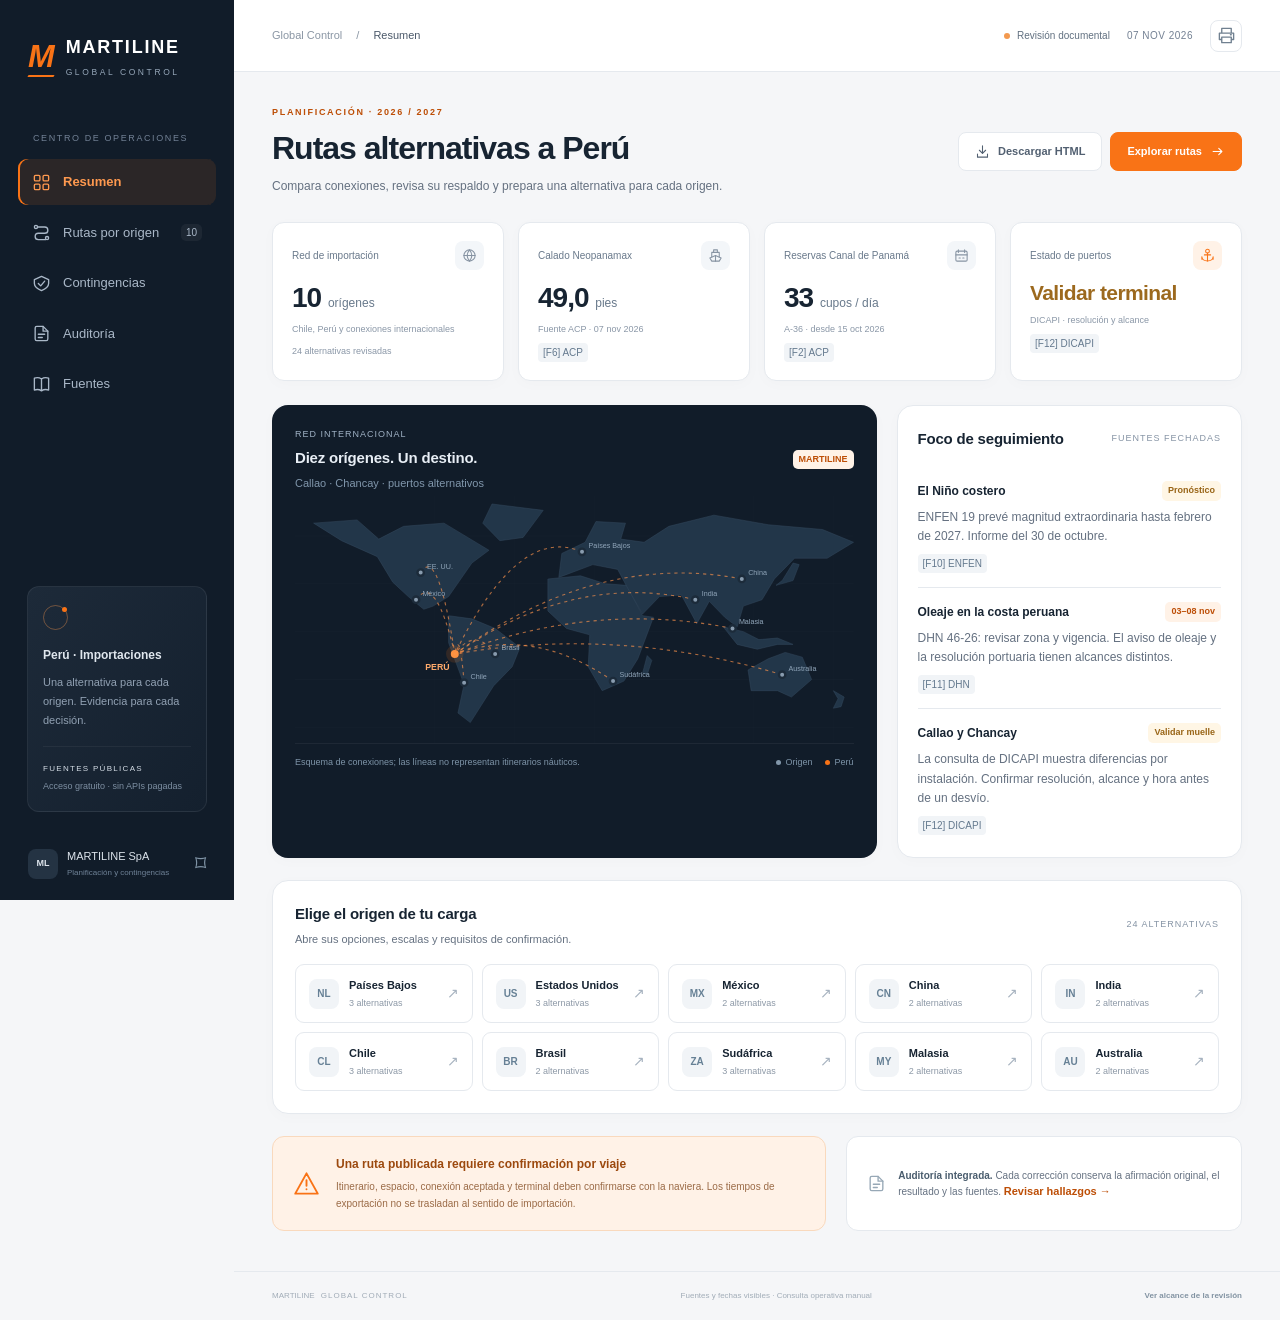
==== index.html @ 48097416 "Add MARTILINE Global Control routes dashboard and source audit" ====
<!doctype html>
<html lang="es">
<head>
  <meta charset="UTF-8">
  <meta name="viewport" content="width=device-width, initial-scale=1">
  <meta name="description" content="MARTILINE Global Control: rutas alternativas de importación a Perú, contingencias y auditoría de fuentes oficiales.">
  <meta name="theme-color" content="#111a27">
  <title>MARTILINE · Global Control</title>
  <style>:root{--ink:#172432;--muted:#657181;--light:#95a1ad;--orange:#f97316;--orange-dark:#bd4e06;--orange-soft:#fff2e7;--navy:#111c29;--navy2:#182737;--bg:#f5f6f8;--line:#e5e9ee;--paper:#fff;--green:#087d66;--green-soft:#eaf6f1;--amber:#986416;--amber-soft:#fff6e5;--red:#ad4b47;--red-soft:#fff0ef;--radius:16px;--shadow:0 3px 15px #14223505;font-family:Inter,"Segoe UI",Arial,sans-serif;color-scheme:light}
*{box-sizing:border-box}body{margin:0;background:var(--bg);color:var(--ink);font-size:14px;line-height:1.5}button,input,select,textarea{font:inherit}button,a,input,select,textarea{-webkit-tap-highlight-color:transparent}button{cursor:pointer}a{color:inherit;text-decoration:none}button{color:inherit}button:disabled{cursor:default;opacity:.55}button:focus-visible,a:focus-visible,input:focus-visible,select:focus-visible,textarea:focus-visible{outline:3px solid #fb923c;outline-offset:3px}button svg,a svg{flex-shrink:0}svg.icon{width:19px;height:19px;fill:none;stroke:currentColor;stroke-width:1.7;stroke-linecap:round;stroke-linejoin:round}.skip{position:fixed;left:260px;top:-60px;background:var(--navy);color:white;padding:12px 20px;z-index:100}.skip:focus{top:8px}
.sidebar{position:fixed;inset:0 auto 0 0;width:234px;background:var(--navy);color:#b6c2cf;z-index:20;display:flex;flex-direction:column;padding:32px 18px 20px}.brand{display:flex;align-items:center;gap:12px;color:white;padding:2px 10px 37px;font-weight:800;letter-spacing:1.8px;font-size:18px}.brand small{display:block;font-size:8.5px;letter-spacing:2.6px;font-weight:500;color:#95a6b8;margin-top:5px}.brand-mark{font-style:italic;font-size:32px;color:var(--orange);font-weight:900;line-height:1;letter-spacing:-7px;position:relative;padding-right:6px}.brand-mark:after{content:"";position:absolute;width:26px;height:2px;background:var(--orange);left:0;bottom:-5px;transform:skewX(-30deg)}.nav-caption{font-size:9px;letter-spacing:1.6px;color:#728195;padding:0 15px;margin:16px 0 14px}.nav-button{border:0;background:none;width:100%;display:flex;align-items:center;gap:12px;padding:13px 14px;margin-bottom:5px;border-radius:9px;text-align:left;color:#aab8c8;font-size:13px}.nav-button:hover{background:#ffffff08;color:#fff}.nav-button.active{background:#f973161c;color:#ff994f;box-shadow:inset 2px 0 var(--orange);font-weight:600}.nav-button .count{margin-left:auto;min-width:21px;padding:1px 5px;text-align:center;background:#ffffff0d;font-size:10px;border-radius:5px}.sidebar-note{margin:auto 9px 35px;border:1px solid #ffffff12;border-radius:12px;padding:18px 15px;background:linear-gradient(125deg,#1d2a39,#14202e);position:relative}.orbit{width:25px;height:25px;display:block;border:1px solid #ff9a4f60;border-radius:50%;margin-bottom:14px;position:relative}.orbit:after{content:"";position:absolute;width:5px;height:5px;background:var(--orange);border-radius:50%;right:0;top:1px}.sidebar-note strong{font-size:12px;color:#e0e7ee}.sidebar-note p{font-size:11px;line-height:1.7;color:#91a1b3;margin:8px 0 16px}.sidebar-rule{height:1px;background:#ffffff0d;margin:16px 0}.mini-label{display:block;font-size:8px;letter-spacing:1.3px;color:#d5dde6}.sidebar-note small{display:block;font-size:9px;color:#7d8fa2;margin-top:5px}.sidebar-bottom{display:flex;gap:9px;align-items:center;padding:0 10px;font-size:11px;color:#dce3eb}.sidebar-bottom small{display:block;color:#6f8297;font-size:8px;margin-top:3px}.company-avatar{width:30px;height:30px;background:#243343;border-radius:8px;display:grid;place-items:center;font-size:9px;font-weight:700}.secure{margin-left:auto;color:#8195a7;font-size:22px}.workspace{margin-left:234px}.topbar{min-height:72px;padding:0 38px;border-bottom:1px solid var(--line);background:var(--paper);display:flex;align-items:center;justify-content:space-between;gap:15px}.breadcrumb{display:flex;align-items:center;gap:14px;font-size:11px;color:#8a96a4}.breadcrumb strong{color:#4a5869;font-weight:500}.topbar-right{display:flex;align-items:center;gap:17px}.topbar time{font-size:10px;letter-spacing:.5px;color:#738093}.review-pill{font-size:10px;color:#617080;display:flex;align-items:center;gap:7px}.review-pill i{width:6px;height:6px;background:#f3994f;border-radius:50%}.icon-button{width:32px;height:32px;background:white;border:1px solid var(--line);border-radius:8px;display:grid;place-items:center;color:#708090}.icon-button:hover{border-color:var(--orange);color:var(--orange)}main{max-width:1600px;margin:0 auto;padding:34px 38px 40px;min-height:calc(100vh - 130px)}.page-head{display:flex;align-items:center;justify-content:space-between;gap:20px;margin-bottom:26px}.eyebrow{font-size:9px;font-weight:700;color:var(--orange-dark);letter-spacing:1.7px;text-transform:uppercase;margin:0 0 9px}.page-head h1{font-size:clamp(25px,2.5vw,34px);line-height:1.2;letter-spacing:-1px;margin:0 0 10px;font-weight:700}.page-head p{margin:0;font-size:12px;color:var(--muted);max-width:760px;line-height:1.6}.head-actions{display:flex;gap:8px;flex-shrink:0}.button{display:inline-flex;align-items:center;justify-content:center;gap:8px;min-height:39px;padding:10px 16px;background:var(--orange);color:#fff;border:1px solid var(--orange);font-size:11px;font-weight:600;border-radius:8px;transition:background .15s;white-space:nowrap}.button:hover{background:#df610c;border-color:#df610c}.button.secondary{background:white;color:#526071;border-color:var(--line)}.button.secondary:hover{border-color:#f2b282;color:var(--orange-dark)}.button.dark{background:#1d2d3e;border-color:#1d2d3e;color:#edf1f5}.button svg.icon{width:15px;height:15px}.text-button{background:none;border:0;padding:0;color:var(--orange-dark);font-size:11px;font-weight:600}.text-button:hover{text-decoration:underline}.section-heading{display:flex;align-items:center;justify-content:space-between;margin-bottom:17px;gap:10px}.section-heading h2{font-size:15px;margin:0;font-weight:650;letter-spacing:-.2px}.section-heading p{font-size:11px;color:var(--muted);margin:5px 0 0}.section-kicker{color:#8694a5;letter-spacing:1px;font-size:9px;text-transform:uppercase}.muted{color:var(--muted)}.small{font-size:11px}.tiny{font-size:10px}.stats{display:grid;grid-template-columns:repeat(4,minmax(0,1fr));gap:14px;margin-bottom:24px}.stat{background:white;border:1px solid var(--line);border-radius:12px;padding:18px 19px;box-shadow:var(--shadow)}.stat-top{display:flex;align-items:center;justify-content:space-between;color:#69798b;font-size:10px;font-weight:500;margin-bottom:10px}.stat-icon{width:29px;height:29px;border-radius:8px;background:#f3f6f9;color:#8794a3;display:grid;place-items:center}.stat-icon.orange{background:var(--orange-soft);color:var(--orange)}.stat-icon svg{width:15px;height:15px}.stat-value{font-size:28px;font-weight:650;letter-spacing:-1px;line-height:1.25}.stat-value span{font-size:12px;font-weight:500;letter-spacing:0;color:#68798b}.stat-value.pending{font-size:21px;letter-spacing:-.6px;color:#9c691e;margin:8px 0 3px}.stat-detail{font-size:9px;color:#8a97a7;margin-top:8px;display:flex;gap:5px;align-items:center;flex-wrap:wrap}.stat-detail .source-ref{font-size:9px}.panel{background:white;border:1px solid var(--line);border-radius:var(--radius);padding:22px;box-shadow:var(--shadow)}.overview-grid{display:grid;grid-template-columns:minmax(0,1.75fr) minmax(280px,1fr);gap:20px}.network-panel{background:var(--navy);color:#e8eef5;border:0;overflow:hidden;padding:23px 23px 18px;position:relative}.network-panel .section-heading{margin-bottom:0}.network-panel .section-heading p{color:#8197ac}.network-panel .section-kicker{color:#9fb1c4}.network-map{width:100%;display:block;aspect-ratio:700/310;margin-top:5px}.network-map .land{fill:#223649;stroke:#354b60;stroke-width:.6}.network-map .grid-line{stroke:#ffffff07;stroke-width:.7}.network-map .point{fill:#899caf;stroke:#1c2b3a;stroke-width:3}.network-map .point.active{fill:#ff9749;stroke:#f9731625;stroke-width:9}.network-map .point.peru{fill:#ff9749;stroke:#f9731625;stroke-width:12}.network-map .route-line{stroke:#ff944c;fill:none;stroke-width:1.4;stroke-dasharray:4 5;opacity:.65}.network-map .label{font:9px "Segoe UI",sans-serif;fill:#91a6ba}.network-map .peru-label{font:bold 11px "Segoe UI",sans-serif;fill:#ffab6c}.map-foot{display:flex;justify-content:space-between;align-items:center;color:#7e94a8;font-size:9px;border-top:1px solid #ffffff0e;padding-top:12px;gap:15px}.map-legend{display:flex;gap:12px;align-items:center;white-space:nowrap}.dot{width:5px;height:5px;border-radius:50%;display:inline-block;margin-right:5px;background:#8297aa}.dot.orange{background:var(--orange)}.pulse-panel{padding:22px 20px}.pulse-item{padding:14px 0;border-bottom:1px solid var(--line)}.pulse-item:first-of-type{padding-top:4px}.pulse-item:last-child{border-bottom:0;padding-bottom:0}.pulse-top{display:flex;gap:10px;align-items:center;justify-content:space-between}.pulse-top strong{font-size:12px;font-weight:600}.pulse-item p{font-size:12px;line-height:1.65;color:var(--muted);margin:7px 0}.pill{font-size:9px;font-weight:600;border-radius:5px;padding:3px 6px;white-space:nowrap;display:inline-flex;gap:5px;align-items:center}.pill.green{color:var(--green);background:var(--green-soft)}.pill.amber{color:var(--amber);background:var(--amber-soft)}.pill.orange{color:var(--orange-dark);background:var(--orange-soft)}.pill.red{color:var(--red);background:var(--red-soft)}.pill.gray{color:#687c92;background:#edf1f6}.sources-inline{display:flex;gap:6px;flex-wrap:wrap;align-items:center}.source-ref{border:0;padding:2px 5px;border-radius:4px;background:#f1f4f7;color:#64798e;font-size:10px;cursor:pointer}.source-ref:hover{background:var(--orange-soft);color:var(--orange-dark)}.network-panel .source-ref{background:#2c3b4d;color:#b3c0cc}.origins-panel{margin-top:22px}.origin-grid{display:grid;grid-template-columns:repeat(5,minmax(0,1fr));gap:9px}.origin-shortcut{padding:12px 13px;border:1px solid var(--line);background:#fff;border-radius:9px;text-align:left;display:flex;gap:10px;align-items:center;transition:all .15s}.origin-shortcut:hover{border-color:#f7bf96;background:#fffaf6;transform:translateY(-1px)}.country-code{width:30px;height:30px;border-radius:8px;background:#f1f4f7;color:#668095;font-size:10px;font-weight:700;display:grid;place-items:center;flex-shrink:0}.origin-shortcut strong{font-size:11px;font-weight:600;display:block}.origin-shortcut small{font-size:9px;color:#8c98a6;display:block;margin-top:3px}.origin-shortcut .arrow-short{margin-left:auto;font-size:14px;color:#a6b2bf}.lower-grid{display:grid;grid-template-columns:1.4fr 1fr;gap:20px;margin-top:22px}.focus-note{background:var(--orange-soft);border:1px solid #f9d9bd;border-radius:12px;padding:18px 20px;display:flex;align-items:center;gap:16px}.focus-note h3{font-size:12px;margin:0 0 5px;color:#9c490e}.focus-note p{font-size:10px;margin:0;line-height:1.7;color:#9b6b47}.focus-note .icon{flex-shrink:0;color:var(--orange);width:27px;height:27px}.scope-note{display:flex;gap:12px;align-items:center;padding:16px 20px;background:white;border:1px solid var(--line);border-radius:12px}.scope-note p{font-size:10px;color:var(--muted);margin:0}.scope-note strong{font-weight:600;color:#4a5d6e}.scope-note .icon{color:#97a8b6;flex-shrink:0}
.toolbar{display:flex;gap:12px;align-items:flex-end;flex-wrap:wrap;background:white;border:1px solid var(--line);padding:17px 20px;border-radius:12px;margin-bottom:20px}.control-label{font-size:10px;color:#718092;display:flex;flex-direction:column;gap:6px;min-width:170px}.control-label select,.control-label input,.control-label textarea{border:1px solid #dde4eb;border-radius:7px;min-height:36px;padding:7px 11px;background:white;color:#33475a;font-size:12px}.control-label.grow{flex:1}.toggle-control{display:flex;align-items:center;gap:8px;font-size:11px;min-height:36px;margin-left:auto;color:#5b6c7b;cursor:pointer}.toggle-control input{accent-color:var(--orange);width:16px;height:16px;cursor:pointer}.route-layout{display:grid;grid-template-columns:205px minmax(0,1fr);gap:20px}.origin-list{padding:10px;background:white;border:1px solid var(--line);border-radius:12px;align-self:start}.origin-list button{width:100%;display:flex;gap:10px;align-items:center;padding:10px;border:0;border-radius:8px;background:white;text-align:left;margin:2px 0}.origin-list button:hover{background:#f6f8fa}.origin-list button.active{background:var(--orange-soft);color:var(--orange-dark)}.origin-list button.active .country-code{background:#ffe4d0;color:var(--orange-dark)}.origin-list strong{display:block;font-size:11px;font-weight:600}.origin-list small{display:block;font-size:9px;color:#8b98a7}.origin-list .active small{color:#b2825c}.origin-intro{margin-bottom:17px}.origin-intro h2{font-size:21px;letter-spacing:-.4px;margin:0 0 8px}.origin-intro p{font-size:11px;color:var(--muted);line-height:1.7;max-width:850px;margin:0}.option-tabs{display:flex;gap:7px;flex-wrap:wrap;margin-bottom:15px}.option-tab{border:1px solid var(--line);background:white;border-radius:8px;padding:10px 13px;font-size:11px;display:flex;gap:8px;align-items:center;text-align:left}.option-tab[aria-pressed=true]{border-color:#fbbd90;background:#fff8f1;color:var(--orange-dark)}.option-tab .dot{margin:0;background:#a3b1bf}.option-tab .dot.documentada{background:var(--green)}.route-card{padding:24px;background:white;border:1px solid var(--line);border-radius:14px}.route-card-head{display:flex;justify-content:space-between;align-items:flex-start;gap:16px;margin-bottom:20px}.route-card-head h3{font-size:16px;margin:0 0 6px;letter-spacing:-.2px}.route-card-head p{font-size:11px;color:#7c8b99;margin:0}.route-path{display:flex;align-items:stretch;gap:0;padding:20px 0 23px;overflow-x:auto;border-top:1px solid #eef1f4;border-bottom:1px solid #eef1f4;margin-bottom:21px}.route-stop{min-width:98px;max-width:170px;flex:1;position:relative;padding-right:19px}.route-stop:last-child{padding-right:0}.route-stop:after{content:"";position:absolute;left:16px;top:7px;height:1px;width:calc(100% - 16px);background:#dbe3eb}.route-stop:last-child:after{display:none}.stop-dot{height:15px;width:15px;background:#fff;border:2px solid #a1b1c2;border-radius:50%;position:relative;z-index:1;margin-bottom:10px}.route-stop:first-child .stop-dot{border-color:var(--orange);background:var(--orange)}.route-stop:last-child .stop-dot{border-color:var(--green);background:var(--green)}.route-stop strong{display:block;font-size:11px;line-height:1.5;font-weight:600;padding-right:8px}.route-stop small{display:block;color:#95a1ac;font-size:9px;margin-top:4px}.route-facts{display:grid;grid-template-columns:1fr 1fr;gap:18px;margin-bottom:20px}.route-facts dt{font-size:9px;letter-spacing:.7px;color:#8393a3;text-transform:uppercase;margin-bottom:5px}.route-facts dd{font-size:12px;line-height:1.65;margin:0;color:#43596e}.route-explanation{font-size:12px;line-height:1.8;padding:13px 15px;background:#f6f8fa;border-radius:9px;color:#65758a;margin:0 0 17px;border-left:2px solid #bcc9d5}.requirements{padding:0;margin:10px 0 0;list-style:none;display:grid;grid-template-columns:1fr 1fr;gap:9px}.requirements li{font-size:12px;color:#65778a;display:flex;gap:7px;align-items:flex-start;line-height:1.6}.requirements .icon{width:14px;height:14px;color:#c28a62;flex-shrink:0;margin-top:2px}.route-card-foot{border-top:1px solid var(--line);margin-top:21px;padding-top:15px;display:flex;align-items:center;justify-content:space-between;gap:12px}.empty{background:white;border:1px dashed #ced9e2;border-radius:12px;text-align:center;padding:45px 25px;color:#7c8c9e;font-size:12px}.empty h3{font-size:15px;color:#4c6074}.compare-section{margin-top:28px}.table-wrap{overflow-x:auto;background:white;border:1px solid var(--line);border-radius:12px}table{border-collapse:collapse;width:100%;font-size:11px}th{text-align:left;background:#f9fafc;color:#8391a2;font-size:9px;text-transform:uppercase;letter-spacing:.6px;font-weight:600;padding:13px 15px;white-space:nowrap}td{padding:13px 15px;border-top:1px solid var(--line);color:#607183;line-height:1.6;vertical-align:top}td strong{font-weight:600;color:#314b61}tbody tr:hover{background:#fffdfb}.table-wrap td:first-child{min-width:120px}.legend-bar{display:flex;gap:16px;align-items:center;flex-wrap:wrap;font-size:10px;color:#8797a7;margin:14px 0}.legend-bar strong{font-weight:600}.info-strip{display:flex;gap:10px;padding:14px 16px;font-size:11px;line-height:1.7;color:#6c7c8f;background:#eef2f6;border-radius:9px;margin-bottom:20px}.info-strip .icon{flex-shrink:0;width:17px;margin-top:2px}.info-strip.amber{background:var(--amber-soft);color:#966d2e}.contingency-grid{display:grid;grid-template-columns:minmax(0,1.2fr) minmax(300px,1fr);gap:20px;align-items:start}.scenario-options{display:grid;grid-template-columns:1fr 1fr;gap:10px;margin:17px 0}.scenario-card{border:1px solid var(--line);background:white;border-radius:10px;text-align:left;padding:15px;display:flex;align-items:flex-start;gap:10px}.scenario-card .icon{color:#8395a7;flex-shrink:0}.scenario-card strong{font-size:11px;display:block;font-weight:600}.scenario-card small{font-size:10px;display:block;color:#8c9aaa;margin-top:5px;line-height:1.5}.scenario-card[aria-pressed=true]{background:var(--orange-soft);border-color:#f9bd92}.scenario-card[aria-pressed=true] .icon{color:var(--orange)}.scenario-details{background:#f7f9fb;border-radius:10px;padding:20px;margin-top:18px}.scenario-details h3{font-size:13px;margin:0 0 9px}.scenario-details p{font-size:12px;color:#6b7d8f;line-height:1.8}.action-steps{list-style:none;counter-reset:step;padding:0;margin:15px 0 0}.action-steps li{counter-increment:step;display:flex;gap:11px;margin:12px 0;align-items:flex-start;font-size:12px;color:#62768a;line-height:1.7}.action-steps li:before{content:counter(step);font-size:10px;background:white;border:1px solid #dce5ec;width:23px;height:23px;min-width:23px;border-radius:6px;display:grid;place-items:center;color:#bc6c33}.checklist{padding:0;margin:15px 0;list-style:none}.checklist li{border-bottom:1px solid var(--line);padding:13px 0}.checklist li:last-child{border:0}.checklist label{display:flex;gap:11px;align-items:flex-start;cursor:pointer}.checklist input{width:16px;height:16px;margin-top:2px;accent-color:var(--orange);flex-shrink:0}.checklist strong{display:block;font-size:11px;font-weight:600}.checklist small{display:block;font-size:10px;color:#8a98a8;margin-top:4px;line-height:1.6}.checklist input:checked+span strong{color:#428d79}.progress-track{height:5px;border-radius:5px;background:#edf0f4;overflow:hidden}.progress-track span{display:block;background:var(--orange);height:100%;transition:width .2s}.checklist-caption{display:flex;justify-content:space-between;font-size:10px;color:#8c9bab;margin-top:8px}.ports-grid{display:grid;grid-template-columns:repeat(3,1fr);gap:13px;margin-top:20px}.port-card{background:white;border:1px solid var(--line);border-radius:12px;padding:18px}.port-card h3{font-size:13px;margin:0 0 9px}.port-card p{font-size:10px;line-height:1.8;color:#7c8ea0}.port-card .button{font-size:10px;padding:7px 10px;min-height:32px;margin-top:5px}.audit-summary{display:grid;grid-template-columns:repeat(3,1fr);gap:14px;margin-bottom:20px}.audit-stat{padding:20px;background:white;border:1px solid var(--line);border-radius:12px;display:flex;align-items:center;gap:15px}.audit-stat b{font-size:29px;letter-spacing:-1px;color:var(--orange-dark)}.audit-stat strong{font-size:11px;display:block;color:#536a7e}.audit-stat small{font-size:10px;color:#8c9aac}.audit-list{display:grid;gap:12px}.audit-item{background:white;border:1px solid var(--line);border-radius:12px;overflow:hidden}.audit-item summary{cursor:pointer;display:flex;gap:13px;align-items:center;padding:18px 20px;list-style:none}.audit-item summary::-webkit-details-marker{display:none}.audit-item summary:after{content:"+";margin-left:auto;color:#97a8b8;font-size:18px}.audit-item[open] summary:after{content:"−"}.audit-index{font-size:10px;color:#a0acb8;min-width:20px}.audit-item summary strong{font-size:12px;font-weight:600}.audit-content{border-top:1px solid var(--line);padding:19px 20px 19px 53px}.audit-columns{display:grid;grid-template-columns:1fr 1fr;gap:28px}.audit-columns h4{font-size:9px;color:#8b9aab;text-transform:uppercase;letter-spacing:.8px;margin:0 0 8px}.audit-columns p{font-size:12px;line-height:1.9;color:#657b8e;margin:0 0 13px}.audit-columns .correction{color:#345e69}.audit-item .sources-inline{margin-top:10px}.methodology{margin-top:23px;padding:20px 22px;border:1px solid var(--line);border-radius:12px;background:#eef2f6}.methodology h3{font-size:13px;margin:0 0 9px}.methodology p{font-size:11px;color:#6c7e8e;line-height:1.9;margin:0}.source-grid{display:grid;grid-template-columns:repeat(3,minmax(0,1fr));gap:14px}.source-card{padding:20px;background:white;border:1px solid var(--line);border-radius:12px;display:flex;flex-direction:column;gap:11px}.source-card .source-card-top{display:flex;justify-content:space-between;align-items:center;gap:10px}.source-card .publisher{color:#8091a3;font-size:9px;text-transform:uppercase;letter-spacing:.7px}.source-card h3{font-size:13px;line-height:1.6;margin:0;font-weight:600}.source-card p{color:#7b8b9d;font-size:12px;line-height:1.8;margin:0}.source-card .source-bottom{display:flex;align-items:center;justify-content:space-between;margin-top:auto;padding-top:7px;font-size:10px;color:#95a2b0}.source-card a{font-size:10px;font-weight:600;color:var(--orange-dark)}.source-card a:hover{text-decoration:underline}.filter-chips{display:flex;gap:7px;flex-wrap:wrap;margin-bottom:20px}.filter-chip{font-size:10px;background:white;border:1px solid var(--line);padding:7px 12px;border-radius:7px;color:#7a8c9e}.filter-chip.active{border-color:#f6bf94;color:var(--orange-dark);background:var(--orange-soft)}.app-footer{display:flex;justify-content:space-between;gap:15px;padding:18px 38px;border-top:1px solid var(--line);font-size:8px;color:#a1acb7;align-items:center}.app-footer b{font-weight:400;letter-spacing:1px;margin-left:4px}.app-footer .text-button{font-size:8px;color:#8293a2}.toast{position:fixed;bottom:25px;right:25px;max-width:420px;background:#1e3245;color:white;border-radius:9px;padding:13px 20px;font-size:12px;opacity:0;pointer-events:none;transform:translateY(12px);transition:all .2s;z-index:100;box-shadow:0 8px 35px #0003}.toast.show{opacity:1;transform:translateY(0)}dialog{max-width:580px;width:calc(100% - 40px);border:1px solid var(--line);border-radius:16px;padding:30px;box-shadow:0 20px 80px #15243330;color:var(--ink)}dialog::backdrop{background:#111c2960;backdrop-filter:blur(3px)}dialog h2{font-size:20px;line-height:1.4;letter-spacing:-.4px;margin:15px 0}dialog p{font-size:12px;line-height:1.9;color:#6d8193}dialog .button{margin:15px 5px 0 0}dialog .source-url{font-size:10px;overflow-wrap:anywhere;color:#8d9aab}.noscript{position:fixed;inset:50px;background:white;padding:30px;z-index:200}.audit-item:target{outline:2px solid var(--orange)}
@media(min-width:1600px){main{padding-top:42px}.network-map{aspect-ratio:700/290}.stat{padding:22px 24px}.stat-value{font-size:32px}}
@media(max-width:1190px){.sidebar{width:202px;padding-left:12px;padding-right:12px}.workspace{margin-left:202px}.brand{font-size:16px;gap:9px;padding-left:8px}.brand small{font-size:7px}.topbar{padding:0 25px}main{padding:28px 25px 35px}.overview-grid{grid-template-columns:minmax(0,1.45fr) minmax(260px,1fr);gap:15px}.stat{padding:15px}.stat-top{font-size:9px}.stat-value{font-size:25px}.origin-grid{grid-template-columns:repeat(5,1fr)}.origin-shortcut{padding:10px 9px;gap:7px}.origin-shortcut strong{font-size:10px}.origin-shortcut .arrow-short{display:none}.source-grid{grid-template-columns:repeat(2,1fr)}.route-layout{grid-template-columns:175px 1fr}.contingency-grid{grid-template-columns:1.1fr 1fr}.lower-grid{grid-template-columns:1fr 1fr}.app-footer{padding-left:25px;padding-right:25px}}
@media(max-width:980px){.sidebar{width:178px}.workspace{margin-left:178px}.brand{font-size:14px;padding-bottom:26px}.brand small{letter-spacing:1.6px}.brand-mark{font-size:27px}.nav-caption{padding-left:10px;font-size:8px}.nav-button{padding:12px 10px;font-size:11px;gap:9px}.sidebar-note{margin-left:3px;margin-right:3px}.sidebar-bottom{padding:0 4px}.sidebar-bottom small{font-size:7px}.topbar-right{gap:10px}.topbar time{font-size:8px}.review-pill{font-size:9px}.page-head{align-items:flex-start}.head-actions{flex-direction:column}.page-head h1{font-size:27px}.overview-grid{grid-template-columns:1fr}.pulse-panel{display:grid;grid-template-columns:repeat(3,1fr);gap:18px}.pulse-panel .section-heading{grid-column:1/-1;margin-bottom:0}.pulse-item{border:0;padding:0!important}.pulse-top{align-items:flex-start;gap:6px;flex-direction:column}.origin-grid{grid-template-columns:repeat(5,1fr)}.origin-shortcut{flex-direction:column;align-items:flex-start}.stats{gap:9px}.stat-value{font-size:22px}.stat-value.pending{font-size:16px}.stat-icon{width:24px;height:24px}.stat-detail{font-size:8px}.route-layout{grid-template-columns:1fr}.origin-list{display:flex;overflow-x:auto;padding:7px;gap:4px}.origin-list button{min-width:125px;max-width:150px;padding:7px}.route-facts{gap:14px}.contingency-grid{grid-template-columns:1fr}.checklist{display:grid;grid-template-columns:1fr 1fr;gap:0 18px}.ports-grid{grid-template-columns:repeat(2,1fr)}.audit-summary{gap:8px}.audit-stat{padding:14px;gap:10px}.audit-stat strong{font-size:10px}.audit-stat small{font-size:9px}.toolbar .toggle-control{margin-left:0}.lower-grid{grid-template-columns:1fr}.app-footer>span:nth-child(2){display:none}}
@media(max-width:720px){.sidebar{position:sticky;top:0;inset:0 0 auto;width:100%;padding:12px 16px 0;display:block;box-shadow:0 3px 12px #16253612}.brand{font-size:16px;padding:0 2px 12px;gap:13px}.brand-mark{font-size:25px}.brand small{display:inline;margin-left:9px;letter-spacing:1.8px;font-size:7px}.nav-caption,.sidebar-note,.sidebar-bottom{display:none}#navigation{display:flex;gap:1px;overflow-x:auto;scrollbar-width:none}.nav-button{width:auto;min-width:max-content;margin:0;padding:10px 10px;font-size:10px;border-radius:6px 6px 0 0;gap:6px}.nav-button.active{box-shadow:inset 0 -2px var(--orange)}.nav-button .icon{width:15px;height:15px}.nav-button .count{display:none}.workspace{margin-left:0}.topbar{min-height:49px;padding:0 18px}.breadcrumb{font-size:9px;gap:9px}.topbar-right{gap:9px}.review-pill{font-size:8px}.topbar time{display:none}.icon-button{width:27px;height:27px}.icon-button svg{width:15px}main{padding:24px 18px 30px}.page-head{gap:12px;margin-bottom:22px}.page-head h1{font-size:25px;letter-spacing:-.6px}.page-head p{font-size:11px}.eyebrow{font-size:8px;margin-bottom:8px}.head-actions .button{font-size:9px;min-height:34px;padding:8px 10px}.head-actions .button svg{display:none}.stats{grid-template-columns:1fr 1fr;gap:10px;margin-bottom:18px}.stat{padding:14px 16px}.stat-top{font-size:9px}.stat-value{font-size:25px}.stat-value.pending{font-size:21px}.stat-detail{font-size:9px}.overview-grid{gap:17px}.panel{padding:18px}.network-panel{padding:18px 15px 14px}.network-map{margin:12px 0}.map-foot{align-items:flex-start;font-size:8px}.map-legend{font-size:8px;gap:9px}.pulse-panel{gap:16px;padding:18px}.pulse-item p{font-size:9px}.pulse-top strong{font-size:10px}.pill{font-size:8px}.source-ref{font-size:9px}.origin-grid{grid-template-columns:repeat(2,1fr);gap:8px}.origin-shortcut{flex-direction:row;align-items:center;padding:11px;gap:10px}.origin-shortcut strong{font-size:11px}.origin-shortcut .arrow-short{display:block}.section-heading h2{font-size:14px}.section-kicker{font-size:8px}.focus-note,.scope-note{padding:16px}.toolbar{padding:14px;gap:12px}.control-label{min-width:130px;flex:1}.control-label select{font-size:11px;max-width:100%;width:100%}.toolbar .toggle-control{font-size:10px;width:100%;min-height:24px}.route-card{padding:18px}.route-card-head{gap:10px}.route-card-head h3{font-size:14px}.route-card-head p{font-size:10px}.route-facts{grid-template-columns:1fr}.requirements{grid-template-columns:1fr}.route-card-foot{align-items:flex-start;flex-direction:column}.route-stop{min-width:108px}.source-grid{grid-template-columns:1fr}.scenario-options{gap:8px}.scenario-card{padding:12px;gap:8px}.scenario-card strong{font-size:10px}.scenario-card small{font-size:9px}.scenario-card .icon{width:16px}.checklist{display:block}.ports-grid{grid-template-columns:1fr 1fr}.port-card{padding:15px}.port-card h3{font-size:12px}.audit-summary{grid-template-columns:1fr 1fr 1fr;gap:8px}.audit-stat{display:block;padding:13px 10px}.audit-stat b{font-size:25px}.audit-stat strong{font-size:9px;margin-top:5px}.audit-stat small{display:none}.audit-item summary{padding:15px 14px;gap:9px;flex-wrap:wrap}.audit-item summary strong{font-size:11px;flex:1}.audit-item summary .pill{order:4;margin-left:29px}.audit-item summary:after{margin-left:5px}.audit-content{padding:17px}.audit-columns{grid-template-columns:1fr;gap:5px}.app-footer{padding:17px 18px;gap:10px;font-size:7px}.app-footer .text-button{font-size:7px}.toast{bottom:15px;right:15px;left:15px;max-width:none}.skip{left:15px}.methodology{padding:17px}.source-card{padding:18px}.info-strip{font-size:10px}}
@media(prefers-reduced-motion:reduce){*{scroll-behavior:auto!important;transition:none!important}}
@media print{body{background:#fff;font-size:11px}.sidebar,.topbar,.app-footer,.head-actions,.toolbar,.toast,dialog,.filter-chips,.icon-button{display:none!important}.workspace{margin:0}main{padding:0;max-width:none}.page-head h1{font-size:25px}.audit-item,.panel,.stat,.source-card,.route-card{box-shadow:none;break-inside:avoid}.audit-item{margin-bottom:10px}.audit-content{display:block!important}.audit-item summary{padding:12px}.audit-item summary:after{display:none}.audit-columns{gap:18px}.audit-columns p{font-size:10px}.audit-summary{margin:15px 0}.source-ref{border:1px solid #ddd}.source-grid{grid-template-columns:1fr 1fr}.source-card a:after{content:" (" attr(href) ")";font-size:8px;overflow-wrap:anywhere;display:block;color:#637281}.network-panel{-webkit-print-color-adjust:exact;print-color-adjust:exact}.audit-item .sources-inline:after{content:"Documentos y enlaces completos en la sección Fuentes del dashboard";display:block;font-size:8px;color:#888}.source-url{overflow-wrap:anywhere}}
</style>

</head>
<body>
  <a class="skip" href="#main">Saltar al contenido</a>
  <aside class="sidebar" aria-label="Navegación principal">
    <a class="brand" href="#resumen" aria-label="Martiline Global Control, inicio"><span class="brand-mark" aria-hidden="true">M<span></span></span><span>MARTILINE<small>GLOBAL CONTROL</small></span></a>
    <div class="nav-caption">CENTRO DE OPERACIONES</div>
    <nav id="navigation"></nav>
    <div class="sidebar-note"><span class="orbit" aria-hidden="true"></span><strong>Perú · Importaciones</strong><p>Una alternativa para cada origen. Evidencia para cada decisión.</p><div class="sidebar-rule"></div><span class="mini-label">FUENTES PÚBLICAS</span><small>Acceso gratuito · sin APIs pagadas</small></div>
    <div class="sidebar-bottom"><span class="company-avatar">ML</span><div>MARTILINE SpA<small>Planificación y contingencias</small></div><span class="secure" title="Panel de planificación" aria-hidden="true">⌑</span></div>
  </aside>
  <div class="workspace">
    <header class="topbar"><div class="breadcrumb"><span>Global Control</span><span aria-hidden="true">/</span><strong id="breadcrumb">Resumen</strong></div><div class="topbar-right"><span class="review-pill"><i aria-hidden="true"></i>Revisión documental</span><time datetime="2026-11-07">07 NOV 2026</time><button class="icon-button" id="print-button" title="Imprimir informe de auditoría" aria-label="Imprimir informe de auditoría"></button></div></header>
    <main id="main" tabindex="-1"></main>
    <footer class="app-footer"><span>MARTILINE <b>GLOBAL CONTROL</b></span><span>Fuentes y fechas visibles · Consulta operativa manual</span><button class="text-button" data-view="auditoria">Ver alcance de la revisión</button></footer>
  </div>
  <div class="toast" id="toast" role="status" aria-live="polite"></div>
  <dialog id="source-dialog" aria-labelledby="source-dialog-title"><div id="source-dialog-content"></div><button class="button secondary" id="close-dialog">Cerrar</button></dialog>
  <noscript><div class="noscript">Activa JavaScript para utilizar los filtros y leer las rutas. Las fuentes oficiales deben consultarse antes de una reserva.</div></noscript>
<script>window.MARTILINE_DATA = {
  "meta": {
    "auditedAt": "2026-11-07",
    "timezone": "America/Santiago",
    "version": "1.0"
  },
  "sources": [
    {
      "id": "acp-advisories",
      "number": 1,
      "title": "ACP — Advisory to Shipping, índice 2026",
      "shortName": "ACP",
      "publisher": "Autoridad del Canal de Panamá",
      "url": "https://pancanal.com/en/maritime-services/advisory-to-shipping/",
      "publishedAt": null,
      "dateNote": "Fecha de publicación no visible; consulta del 7-nov-2026.",
      "summary": "El índice consultado llega al aviso A-40-2026 y enlaza A-36, A-39 y A-29.",
      "coverage": "Índice de avisos oficiales consultado; no garantiza ausencia de una publicación posterior fuera del índice.",
      "category": "Canal",
      "access": "Consulta pública sin pago. Documento o página oficial leídos; vigencia y alcance según ficha."
    },
    {
      "id": "acp-a36",
      "number": 2,
      "title": "ACP A-36-2026 — Cupos Neopanamax, calado y reservas",
      "shortName": "ACP",
      "publisher": "Autoridad del Canal de Panamá",
      "url": "https://pancanal.com/wp-content/uploads/2026/04/ADV-36-2026-Increase-in-the-Number-of-Neopanamax-Booking-Slots-Draft-Adjustment-and-Transit-Reservation-System.pdf",
      "publishedAt": "2026-09-28",
      "dateNote": "",
      "summary": "Establece 10 cupos Neopanamax y 33 cupos totales diarios de reserva desde 15-oct-2026; calado máximo Neopanamax 14,94 m (49,0 pies) hasta nuevo aviso.",
      "coverage": "PDF oficial, fecha interna 28-sep-2026. La carpeta URL /2026/04 y el título técnico del PDF no son la fecha de emisión. Cupos de reserva no equivalen a tránsitos diarios realizados.",
      "category": "Canal",
      "access": "Consulta pública sin pago. Documento o página oficial leídos; vigencia y alcance según ficha."
    },
    {
      "id": "acp-a39",
      "number": 3,
      "title": "ACP A-39-2026 — Modificaciones al sistema de reservas",
      "shortName": "ACP",
      "publisher": "Autoridad del Canal de Panamá",
      "url": "https://pancanal.com/wp-content/uploads/2026/10/ADV-39-2026-Modifications-to-the-Transit-Reservation-Booking-System.pdf",
      "publishedAt": "2026-10-21",
      "dateNote": "",
      "summary": "Restablece reservas de último minuto Panamax; señala persistencia del déficit hídrico y riesgo de demoras extensas sin reserva.",
      "coverage": "Confirma condiciones de reserva y déficit; no establece un nuevo calado máximo.",
      "category": "Canal",
      "access": "Consulta pública sin pago. Documento o página oficial leídos; vigencia y alcance según ficha."
    },
    {
      "id": "acp-a40",
      "number": 4,
      "title": "ACP A-40-2026 — Requisitos NetZero y cambios de reservas",
      "shortName": "ACP",
      "publisher": "Autoridad del Canal de Panamá",
      "url": "https://pancanal.com/wp-content/uploads/2026/10/ADV-40-2026-Updated-NetZero-Slot-Eligibility-Requirements.pdf",
      "publishedAt": "2026-10-30",
      "dateNote": "",
      "summary": "Actualiza elegibilidad NetZero desde 1-nov y asignación de cupos cancelados Neopanamax. Reitera déficit hídrico y necesidad de reserva para garantizar fecha.",
      "coverage": "Último aviso del índice revisado. No modifica en el texto los 49 pies ni los 33 cupos fijados en A-36.",
      "category": "Canal",
      "access": "Consulta pública sin pago. Documento o página oficial leídos; vigencia y alcance según ficha."
    },
    {
      "id": "acp-a29",
      "number": 5,
      "title": "ACP A-29-2026 — Medidas por precipitaciones reducidas",
      "shortName": "ACP",
      "publisher": "Autoridad del Canal de Panamá",
      "url": "https://pancanal.com/wp-content/uploads/2026/08/ADV-29-2026-Additional-Measures-to-Address-Reduced-Precipitation-in-the-Canal-Watershed.pdf",
      "publishedAt": "2026-08-20",
      "dateNote": "",
      "summary": "Documenta déficit hidrológico y preocupación por disponibilidad de agua durante enero–abril de 2027.",
      "coverage": "Contexto histórico de riesgo; sus cupos y ajustes anteriores no deben sustituir los avisos posteriores. No acredita un calado futuro obligatorio de 44 pies.",
      "category": "Canal",
      "access": "Consulta pública sin pago. Documento o página oficial leídos; vigencia y alcance según ficha."
    },
    {
      "id": "acp-gatun-20261107",
      "number": 6,
      "title": "ACP — Gatun Water Indicators, 7-nov-2026",
      "shortName": "ACP",
      "publisher": "Autoridad del Canal de Panamá",
      "url": "https://evtms-rpts.pancanal.com/eng/h2o/GatunWaterIndicators.pdf",
      "publishedAt": "2026-11-07",
      "dateNote": "",
      "summary": "PDF diario fechado 7-nov-2026: nivel oficial Gatún 87,1 pies y calado oficial Neopanamax 49,0 pies; Panamax 39,5 pies.",
      "coverage": "La misma URL cambia con el tiempo. Los calados proyectados son estimaciones; el propio PDF remite a los avisos oficiales para límites autorizados.",
      "category": "Canal",
      "access": "Consulta pública sin pago. Documento o página oficial leídos; vigencia y alcance según ficha."
    },
    {
      "id": "acp-gatun-index",
      "number": 7,
      "title": "ACP — Gatun Water Level Indicators, recursos públicos",
      "shortName": "ACP",
      "publisher": "Autoridad del Canal de Panamá",
      "url": "https://evtms-rpts.pancanal.com/eng/h2o/index.html",
      "publishedAt": null,
      "dateNote": "Fecha de publicación no visible; consulta del 7-nov-2026.",
      "summary": "La página anuncia dashboard, PDF diario, niveles históricos CSV y proyecciones CSV.",
      "coverage": "PDF leído. Los endpoints CSV y su descarga automática no fueron verificados. No constituye una API documentada comprobada.",
      "category": "Canal",
      "access": "Consulta pública sin pago. Documento o página oficial leídos; vigencia y alcance según ficha."
    },
    {
      "id": "noaa-enso-20261008",
      "number": 8,
      "title": "NOAA CPC — ENSO Diagnostic Discussion, 8 October 2026",
      "shortName": "NOAA CPC",
      "publisher": "NOAA Climate Prediction Center / NCEP / NWS",
      "url": "https://www.cpc.ncep.noaa.gov/products/analysis_monitoring/enso_disc_oct2026/ensodisc.shtml",
      "publishedAt": "2026-10-08",
      "dateNote": "",
      "summary": "Informa Niño 1+2 de +3,9 °C y un escenario fuerte a muy fuerte con probabilidad superior al 83% hasta enero–marzo de 2027. Próxima discusión mensual: 12-nov-2026.",
      "coverage": "Valores del informe mensual de octubre, no mediciones nuevas del 7-nov. El texto distingue probabilidad climática de impactos locales; no garantiza cierres portuarios.",
      "category": "Clima",
      "access": "Consulta pública sin pago. Documento o página oficial leídos; vigencia y alcance según ficha."
    },
    {
      "id": "enfen18",
      "number": 9,
      "title": "ENFEN — Comunicado Oficial N.º 18-2026",
      "shortName": "ENFEN",
      "publisher": "Comisión Multisectorial ENFEN",
      "url": "https://enfen.imarpe.gob.pe/download/comunicado-oficial-enfen-n-18-2026/",
      "publishedAt": "2026-10-16",
      "dateNote": "",
      "summary": "Pronosticaba magnitud extraordinaria del Niño costero hasta enero de 2027.",
      "coverage": "Respalda el contenido histórico del HTML; reemplazado para seguimiento por comunicado 19 del 30-oct.",
      "category": "Clima",
      "access": "Consulta pública sin pago. Documento o página oficial leídos; vigencia y alcance según ficha."
    },
    {
      "id": "enfen19",
      "number": 10,
      "title": "ENFEN — Comunicado Oficial N.º 19-2026",
      "shortName": "ENFEN",
      "publisher": "Comisión Multisectorial ENFEN",
      "url": "https://enfen.imarpe.gob.pe/download/comunicado-oficial-enfen-n-19-2026/",
      "publishedAt": "2026-10-30",
      "dateNote": "",
      "summary": "Proyecta magnitud extraordinaria del Niño costero hasta febrero de 2027 y descenso gradual posterior. Prevé lluvias superiores a lo normal en costa norte y central; próxima publicación 13-nov.",
      "coverage": "Se abrió también el PDF oficial. Es un pronóstico regional, no una constatación de cierre de una carretera o puerto concreto.",
      "category": "Clima",
      "access": "Consulta pública sin pago. Documento o página oficial leídos; vigencia y alcance según ficha."
    },
    {
      "id": "dhn-avisos",
      "number": 11,
      "title": "DHN — Avisos especiales de oleaje, aviso 46-26",
      "shortName": "DHN",
      "publisher": "Dirección de Hidrografía y Navegación, Marina de Guerra del Perú",
      "url": "https://www.dhn.mil.pe/portal/avisos-especiales",
      "publishedAt": "2026-11-03",
      "dateNote": "",
      "summary": "Aviso 46-26 válido del 3 al 8-nov-2026: oleaje del suroeste con variaciones por tramo costero. El mismo archivo contiene el aviso 42-26, válido 20–25-oct, y posteriores.",
      "coverage": "La página es un archivo dinámico de avisos. Pronostica oleaje; no prueba por sí misma que Callao o Chancay estén cerrados o abiertos.",
      "category": "Clima",
      "access": "Consulta pública sin pago. Documento o página oficial leídos; vigencia y alcance según ficha."
    },
    {
      "id": "dicapi-status",
      "number": 12,
      "title": "DICAPI — Estado de Puertos",
      "shortName": "DICAPI",
      "publisher": "Dirección General de Capitanías y Guardacostas, Marina de Guerra del Perú",
      "url": "https://www.dicapi.mil.pe/estado-de-puertos",
      "publishedAt": null,
      "dateNote": "Fecha de publicación no visible; consulta del 7-nov-2026.",
      "summary": "Portal oficial consultado de forma interactiva. Se pudieron leer resúmenes y registros de Callao y Chancay; la observación no acredita un estado agregado vigente para todos sus terminales.",
      "coverage": "Callao: resumen de 8 abiertos, frente a un registro superior de cierre parcial para Bahía del Callao (rada y Muelle Grau). Chancay: resumen de 2 abiertos, 2 parciales y 2 cerrados; muelles 1/2 en rojo y 3/4 en verde. El alcance y la vigencia deben conciliarse por terminal y resolución. Las dos resoluciones PDF enlazadas no se pudieron abrir. API pública documentada no localizada.",
      "category": "Puertos",
      "access": "Consulta interactiva del portal completada; dos PDF enlazados no leídos"
    },
    {
      "id": "andina-84-20261023",
      "number": 13,
      "title": "Andina — Oleajes anómalos: 84 puertos permanecen cerrados",
      "shortName": "Andina",
      "publisher": "Agencia Peruana de Noticias Andina, con vocero de DHN y reporte COEN/INDECI",
      "url": "https://andina.pe/agencia/noticia-oleajes-anomalos-84-puertos-permanecen-cerrados-el-litoral-peruano-1097093.aspx",
      "publishedAt": "2026-10-23",
      "dateNote": "",
      "summary": "Reportó 84 instalaciones cerradas el 23-oct: 36 en litoral norte y 48 en centro, sin cierres reportados en sur para ese corte.",
      "coverage": "Prensa estatal con declaraciones directas y reporte oficial citado. Evidencia histórica del 23-oct, no estado vigente el 7-nov ni una lista verificada de terminales.",
      "category": "Puertos",
      "access": "Consulta pública sin pago. Documento o página oficial leídos; vigencia y alcance según ficha."
    },
    {
      "id": "dicapi-callao-rc269-link",
      "number": 14,
      "title": "DICAPI — resolución enlazada RC 269-2026, Bahía del Callao",
      "shortName": "DICAPI",
      "publisher": "Dirección General de Capitanías y Guardacostas, Marina de Guerra del Perú",
      "url": "https://www.dicapi.mil.pe/storage/state-ports/6819cb52-189e-4596-af64-3825ad55d0f0.pdf",
      "publishedAt": null,
      "dateNote": "El registro del portal muestra 31-oct-2026, 09:00; zona horaria no identificada. PDF no leído.",
      "summary": "Enlace observado desde el registro de Bahía del Callao (rada y Muelle Grau). La fila superior mostraba cierre parcial, nivel III, RC 269-2026/MGP/DICAPI/CO.",
      "coverage": "Se verificó el enlace y la información mostrada por el portal, no el contenido, vigencia ni alcance jurídico del PDF. No atribuir a toda Callao este estado.",
      "category": "Puertos",
      "access": "Enlace oficial observado; apertura del PDF no completada"
    },
    {
      "id": "dicapi-chancay-rc085-link",
      "number": 15,
      "title": "DICAPI — resolución enlazada RC 085-2026, muelle 3 Chancay",
      "shortName": "DICAPI",
      "publisher": "Dirección General de Capitanías y Guardacostas, Marina de Guerra del Perú",
      "url": "https://www.dicapi.mil.pe/storage/state-ports/ad4ac3fe-4e43-4839-9a47-e2763f651f92.pdf",
      "publishedAt": null,
      "dateNote": "El registro del portal muestra 25-oct-2026, 17:30; zona horaria no identificada. PDF no leído.",
      "summary": "Enlace observado al consultar el muelle 3. La fila superior mostraba puerto abierto, nivel I, RC 085-2026/MGP/DICAPI/CY.",
      "coverage": "Se verificó el enlace y la información mostrada por el portal, no el contenido, vigencia ni alcance jurídico del PDF. No atribuir a todo Chancay este estado.",
      "category": "Puertos",
      "access": "Enlace oficial observado; apertura del PDF no completada"
    },
    {
      "id": "atl-swx",
      "number": 16,
      "title": "SWX: actualización de rotación desde junio de 2025",
      "shortName": "Hapag-Lloyd",
      "publisher": "Hapag-Lloyd",
      "url": "https://www.hapag-lloyd.com/es/services-information/news/2025/05/shipping-with-our-south-america-westcoast-service-heres-an-updat.html",
      "publishedAt": "2025-05-28",
      "dateNote": "",
      "summary": "La rotación publicada une Rotterdam y otros puertos del norte de Europa con Callao. La retirada de Manzanillo, Panamá, se limita al sentido norte; el recorrido sur lo conserva. Revalidar itinerario por viaje.",
      "coverage": "Alcance limitado al documento y su fecha. La rotación publicada une Rotterdam y otros puertos del norte de Europa con Callao. La retirada de Manzanillo, Panamá, se limita al sentido norte; el recorrido sur lo conserva. Revalidar itinerario por viaje.",
      "category": "Navieras",
      "access": "Consulta pública sin pago. Documento abierto; fecha visible en resultado oficial indexado"
    },
    {
      "id": "atl-msw",
      "number": 17,
      "title": "MSW incorpora Callao: primera escala anunciada el 18 de abril de 2026",
      "shortName": "Hapag-Lloyd",
      "publisher": "Hapag-Lloyd",
      "url": "https://www.hapag-lloyd.com/es/services-information/news/2026/03/shipping-with-our-msw-service--here-s-an-update-for-your-cargo-p.headless.html",
      "publishedAt": null,
      "dateNote": "Aviso de marzo de 2026; día de publicación no expuesto. Primera escala anunciada: 18-04-2026.",
      "summary": "Confirma el enlace Mediterráneo–Callao y la exposición al Canal. Una conexión desde Rotterdam al Mediterráneo requiere validar el tramo adicional y el transbordo; no constituye una alternativa sin Panamá.",
      "coverage": "Alcance limitado al documento y su fecha. Confirma el enlace Mediterráneo–Callao y la exposición al Canal. Una conexión desde Rotterdam al Mediterráneo requiere validar el tramo adicional y el transbordo; no constituye una alternativa sin Panamá.",
      "category": "Navieras",
      "access": "Consulta pública sin pago. Documento abierto"
    },
    {
      "id": "atl-pcrc",
      "number": 18,
      "title": "APM Terminals adquiere Panama Canal Railway Company",
      "shortName": "APM Terminals",
      "publisher": "APM Terminals",
      "url": "https://www2.apmterminals.com/en/news/news-releases/2025/250402-apm-terminals-acquires-panama-canal-railway-co",
      "publishedAt": "2025-04-02",
      "dateNote": "",
      "summary": "Confirma la adquisición y una infraestructura ferroviaria de 76 km para movimiento de carga entre ambos océanos. No acredita cupos, tránsito integral ni una conexión contratada desde Europa o USA hacia Perú.",
      "coverage": "Alcance limitado al documento y su fecha. Confirma la adquisición y una infraestructura ferroviaria de 76 km para movimiento de carga entre ambos océanos. No acredita cupos, tránsito integral ni una conexión contratada desde Europa o USA hacia Perú.",
      "category": "Terrestre",
      "access": "Consulta pública sin pago. Documento abierto"
    },
    {
      "id": "atl-ecx",
      "number": 19,
      "title": "ECX: cambio de rotación desde el 13 de marzo de 2026",
      "shortName": "Hapag-Lloyd",
      "publisher": "Hapag-Lloyd",
      "url": "https://www.hapag-lloyd.com/es/services-information/news/2026/02/shipping-with-our-ecx-service--here-s-a-rotation-update.html",
      "publishedAt": null,
      "dateNote": "Aviso de febrero de 2026; día de publicación no expuesto. Cambio efectivo: 13-03-2026.",
      "summary": "Publica un servicio Europa–costa este sudamericana que incluye Rotterdam y Santos/Itapoá. Sirve como evidencia del primer tramo de una alternativa vía Brasil; la conexión con CON debe cotizarse y confirmarse.",
      "coverage": "Alcance limitado al documento y su fecha. Publica un servicio Europa–costa este sudamericana que incluye Rotterdam y Santos/Itapoá. Sirve como evidencia del primer tramo de una alternativa vía Brasil; la conexión con CON debe cotizarse y confirmarse.",
      "category": "Navieras",
      "access": "Consulta pública sin pago. Documento abierto"
    },
    {
      "id": "atl-con",
      "number": 20,
      "title": "CON: ajuste temporal de escalas chilenas desde el 3 de agosto de 2026",
      "shortName": "Hapag-Lloyd",
      "publisher": "Hapag-Lloyd",
      "url": "https://www.hapag-lloyd.com/en/services-information/offices-localinfo/local-news/2026/07/shipping-to-or-from-chile--here-s-a-temporary-adjustment-for-our.html",
      "publishedAt": null,
      "dateNote": "Aviso de julio de 2026; día de publicación no expuesto. Inicio del ajuste: 03-08-2026.",
      "summary": "La rotación incluye puertos brasileños, San Antonio y Callao. La frecuencia quincenal mencionada corresponde a Antofagasta/Puerto Angamos; no demuestra que Callao sea quincenal ni que todo CON tenga esa frecuencia.",
      "coverage": "Alcance limitado al documento y su fecha. La rotación incluye puertos brasileños, San Antonio y Callao. La frecuencia quincenal mencionada corresponde a Antofagasta/Puerto Angamos; no demuestra que Callao sea quincenal ni que todo CON tenga esa frecuencia.",
      "category": "Navieras",
      "access": "Consulta pública sin pago. Documento abierto"
    },
    {
      "id": "atl-intra",
      "number": 21,
      "title": "Red Intra Americas de Hapag-Lloyd",
      "shortName": "Hapag-Lloyd",
      "publisher": "Hapag-Lloyd",
      "url": "https://www.hapag-lloyd.com/de/services-information/routes-trades/trades/irt-americas.html",
      "publishedAt": null,
      "dateNote": "Página de producto sin fecha de publicación visible",
      "summary": "Describe CON por el Estrecho de Magallanes y las conexiones México Pacífico–costa oeste sudamericana. Publica servicios regionales, sin garantizar espacio ni tránsito de una operación particular.",
      "coverage": "Alcance limitado al documento y su fecha. Describe CON por el Estrecho de Magallanes y las conexiones México Pacífico–costa oeste sudamericana. Publica servicios regionales, sin garantizar espacio ni tránsito de una operación particular.",
      "category": "Navieras",
      "access": "Consulta pública sin pago. Documento abierto"
    },
    {
      "id": "atl-amerxl",
      "number": 22,
      "title": "Ficha de servicio Americas XL (AMERXL)",
      "shortName": "CMA CGM",
      "publisher": "CMA CGM",
      "url": "https://www.cma-cgm.com/ebusiness/schedules/line-services/flyer/AMERXL",
      "publishedAt": null,
      "dateNote": "Ficha de producto sin fecha visible; consulta del 07-11-2026",
      "summary": "Publica frecuencia semanal y una secuencia sur desde Port Everglades, Filadelfia y Nueva York hasta Cartagena, Guayaquil y Callao. Los días de la ficha son orientativos y no sustituyen el itinerario del viaje.",
      "coverage": "Alcance limitado al documento y su fecha. Publica frecuencia semanal y una secuencia sur desde Port Everglades, Filadelfia y Nueva York hasta Cartagena, Guayaquil y Callao. Los días de la ficha son orientativos y no sustituyen el itinerario del viaje.",
      "category": "Navieras",
      "access": "Consulta pública sin pago. Documento abierto"
    },
    {
      "id": "atl-amerxl-schedule",
      "number": 23,
      "title": "Itinerarios AMERXL con escalas de octubre y noviembre de 2026",
      "shortName": "CMA CGM",
      "publisher": "CMA CGM",
      "url": "https://www.cma-cgm.com/ebusiness/schedules/line-services/schedules/AMERXL",
      "publishedAt": null,
      "dateNote": "Contenido dinámico; muestra viajes de octubre/noviembre de 2026 en el índice consultado",
      "summary": "La consulta indexada muestra el paso por Panamá y omisiones de Callao en algunos viajes. La apertura directa no expone toda la tabla dinámica: el próximo embarque debe confirmarse en el buscador de la naviera.",
      "coverage": "Alcance limitado al documento y su fecha. La consulta indexada muestra el paso por Panamá y omisiones de Callao en algunos viajes. La apertura directa no expone toda la tabla dinámica: el próximo embarque debe confirmarse en el buscador de la naviera.",
      "category": "Navieras",
      "access": "Fuente pública localizada en índice; apertura directa limitada. Tabla recuperada por búsqueda; apertura directa mostró solo interfaz y condiciones"
    },
    {
      "id": "atl-wcca-2024",
      "number": 24,
      "title": "Cobertura WCCA2 de la costa oeste americana",
      "shortName": "Maersk",
      "publisher": "Maersk",
      "url": "https://www.maersk.com/de-de/news/articles/2024/05/13/west-coast-america-coverage",
      "publishedAt": "2024-05-13",
      "dateNote": "",
      "summary": "Publica una conexión Los Ángeles/Port Hueneme–Centroamérica–Balboa. Es antecedente histórico, modificado posteriormente; no usar sus escalas ni tránsitos de 2024 como itinerario vigente.",
      "coverage": "Alcance limitado al documento y su fecha. Publica una conexión Los Ángeles/Port Hueneme–Centroamérica–Balboa. Es antecedente histórico, modificado posteriormente; no usar sus escalas ni tránsitos de 2024 como itinerario vigente.",
      "category": "Navieras",
      "access": "Consulta pública sin pago. Documento abierto"
    },
    {
      "id": "atl-wcca-2026",
      "number": 25,
      "title": "Maersk North America Market Update — February 2026",
      "shortName": "Maersk",
      "publisher": "Maersk",
      "url": "https://www.maersk.com/news/articles/2026/02/06/north-america-market-update-february",
      "publishedAt": "2026-02-06",
      "dateNote": "",
      "summary": "Informa la retirada de Manzanillo, México, de WCCA2; menciona Peru Feeder y otros servicios del Pacífico. La continuidad de una conexión USA–Perú debe confirmarse por viaje, puerto de transbordo y ventana operativa.",
      "coverage": "Alcance limitado al documento y su fecha. Informa la retirada de Manzanillo, México, de WCCA2; menciona Peru Feeder y otros servicios del Pacífico. La continuidad de una conexión USA–Perú debe confirmarse por viaje, puerto de transbordo y ventana operativa.",
      "category": "Navieras",
      "access": "Consulta pública sin pago. Documento abierto"
    },
    {
      "id": "atl-ax4",
      "number": 26,
      "title": "AX4: nuevas escalas y terminales desde abril de 2026",
      "shortName": "ONE",
      "publisher": "Ocean Network Express (ONE)",
      "url": "https://www.one-line.com/en/local-information/mx/news/ax4-update-one-announces-enhancement-new-port-calls-and-terminal",
      "publishedAt": "2026-04-06",
      "dateNote": "",
      "summary": "La publicación oficial indexada anuncia frecuencia semanal y la secuencia Ensenada–Lázaro Cárdenas–Manzanillo–Callao; terminal DP World en Callao. La apertura directa devuelve 403, por lo que se declara esta limitación de recuperación.",
      "coverage": "Alcance limitado al documento y su fecha. La publicación oficial indexada anuncia frecuencia semanal y la secuencia Ensenada–Lázaro Cárdenas–Manzanillo–Callao; terminal DP World en Callao. La apertura directa devuelve 403, por lo que se declara esta limitación de recuperación.",
      "category": "Navieras",
      "access": "Fuente pública localizada en índice; apertura directa limitada. Contenido oficial recuperado por buscador; apertura directa 403"
    },
    {
      "id": "atl-gulf-saec",
      "number": 27,
      "title": "MSC incorpora Suape al servicio Gulf to SAEC I",
      "shortName": "MSC",
      "publisher": "MSC",
      "url": "https://www.msc.com/tr/newsroom/customer-advisories/2026/october/msc-strengthens-northeast-brazil-connectivity-with-new-suape-port-call",
      "publishedAt": "2026-10-12",
      "dateNote": "El buscador usa 12/10/2026 y la página cambia el orden al formatear; octubre y anuncio de escala del 26-oct confirman 12 de octubre.",
      "summary": "Rotación publicada con Santos/Río de Janeiro–Cartagena y primera nueva escala en Suape prevista para el 26 de octubre. Respalda un tramo Brasil–Cartagena; el enlace a Callao es una conexión adicional a confirmar.",
      "coverage": "Alcance limitado al documento y su fecha. Rotación publicada con Santos/Río de Janeiro–Cartagena y primera nueva escala en Suape prevista para el 26 de octubre. Respalda un tramo Brasil–Cartagena; el enlace a Callao es una conexión adicional a confirmar.",
      "category": "Navieras",
      "access": "Consulta pública sin pago. Documento abierto"
    },
    {
      "id": "atl-sat",
      "number": 28,
      "title": "SAT retira Santos y pasa a utilizar Paranaguá",
      "shortName": "Hapag-Lloyd",
      "publisher": "Hapag-Lloyd",
      "url": "https://www.hapag-lloyd.com/es/services-information/news/2025/09/shipping-with-our-south-america-africa-triangle--sat--service--h.html",
      "publishedAt": null,
      "dateNote": "Aviso de septiembre de 2025; día de publicación no expuesto. Retirada de Santos desde noviembre de 2025.",
      "summary": "Publica la secuencia Durban–Luanda–Paranaguá en el retorno a Brasil. No permite enlazar automáticamente Durban–Santos con CON; tampoco demuestra que ningún otro operador sirva Durban–Santos.",
      "coverage": "Alcance limitado al documento y su fecha. Publica la secuencia Durban–Luanda–Paranaguá en el retorno a Brasil. No permite enlazar automáticamente Durban–Santos con CON; tampoco demuestra que ningún otro operador sirva Durban–Santos.",
      "category": "Navieras",
      "access": "Consulta pública sin pago. Documento abierto"
    },
    {
      "id": "atl-africa-week35",
      "number": 29,
      "title": "Week 35 – Africa Operational Update",
      "shortName": "Hapag-Lloyd",
      "publisher": "Hapag-Lloyd",
      "url": "https://www.hapag-lloyd.com/en/services-information/operational-updates/updates/2026/08/ops-update-africa-week35.html",
      "publishedAt": "2026-08-24",
      "dateNote": "",
      "summary": "Confirma actividad de SA1 y SA2 entre Sudáfrica y Asia durante 2026. No confirma una conexión única Sudáfrica–Perú ni su duración total.",
      "coverage": "Alcance limitado al documento y su fecha. Confirma actividad de SA1 y SA2 entre Sudáfrica y Asia durante 2026. No confirma una conexión única Sudáfrica–Perú ni su duración total.",
      "category": "Navieras",
      "access": "Consulta pública sin pago. Documento abierto"
    },
    {
      "id": "atl-africa-week45",
      "number": 30,
      "title": "Week 45 – Africa Operational Update",
      "shortName": "Hapag-Lloyd",
      "publisher": "Hapag-Lloyd",
      "url": "https://www.hapag-lloyd.com/en/services-information/operational-updates/updates/2026/11/ops-update-africa-week45.html",
      "publishedAt": "2026-11-06",
      "dateNote": "",
      "summary": "Confirma ajustes de SAT asociados a esperas en Paranaguá y la reanudación de una rotación SAX desde Cape Town a London Gateway. Es evidencia operativa reciente, no una reserva de Sudáfrica a Perú.",
      "coverage": "Alcance limitado al documento y su fecha. Confirma ajustes de SAT asociados a esperas en Paranaguá y la reanudación de una rotación SAX desde Cape Town a London Gateway. Es evidencia operativa reciente, no una reserva de Sudáfrica a Perú.",
      "category": "Navieras",
      "access": "Consulta pública sin pago. Documento abierto"
    },
    {
      "id": "p_msc_alpaca",
      "number": 31,
      "title": "MSC announces Alpaca: rotación Ningbo–Busan–Callao",
      "shortName": "MSC",
      "publisher": "MSC",
      "url": "https://www.msc.com/ko/newsroom/news/2025/july/msc-launches-fast-new-alpaca-service-for-trade-far-east-to-south-america-west-coast",
      "publishedAt": "2025-07-31",
      "dateNote": "",
      "summary": "Anuncio de servicio semanal para septiembre de 2025. Publica Ningbo–Busan–Callao y continuación a puertos chilenos. No verifica una salida de noviembre de 2026.",
      "coverage": "Alcance limitado al documento y su fecha. Anuncio de servicio semanal para septiembre de 2025. Publica Ningbo–Busan–Callao y continuación a puertos chilenos. No verifica una salida de noviembre de 2026.",
      "category": "Navieras",
      "access": "Consulta pública sin pago. Documento o página oficial leídos; vigencia y alcance según ficha."
    },
    {
      "id": "p_apm_23",
      "number": 32,
      "title": "APM Callao anuncia el servicio Alpaca con 23 días Asia–Perú",
      "shortName": "APM Terminals",
      "publisher": "APM Terminals Callao",
      "url": "https://akamai.apmterminals.com/es/callao/customer-zone/news-and-alerts/2025/251126-APM-Terminals-Callao-and-MSC-Launch-the-Alpaca-Service",
      "publishedAt": "2025-11-26",
      "dateNote": "",
      "summary": "Publica 23 días de tránsito desde Asia al Callao y frecuencia semanal. Es referencia comercial fechada, no un compromiso para cualquier origen asiático o cualquier viaje.",
      "coverage": "Alcance limitado al documento y su fecha. Publica 23 días de tránsito desde Asia al Callao y frecuencia semanal. Es referencia comercial fechada, no un compromiso para cualquier origen asiático o cualquier viaje.",
      "category": "Puertos",
      "access": "Consulta pública sin pago. Documento o página oficial leídos; vigencia y alcance según ficha."
    },
    {
      "id": "p_cosco_23_export",
      "number": 33,
      "title": "COSCO: Chancay Express transporta plátanos peruanos a Shanghái",
      "shortName": "COSCO",
      "publisher": "COSCO SHIPPING, publicación de su cuenta corporativa",
      "url": "https://www.linkedin.com/posts/coscoshipping_coscoshipping-connectingtheworld-letsgodigital-activity-7503422987459694592-UdIi",
      "publishedAt": null,
      "dateNote": "Fecha exacta no visible; la página indica hace 1 mes",
      "summary": "La publicación define expresamente 23 días para Chancay→Shanghái. No prueba el tránsito inverso de importación a Perú ni dos salidas semanales WSA5.",
      "coverage": "Alcance limitado al documento y su fecha. La publicación define expresamente 23 días para Chancay→Shanghái. No prueba el tránsito inverso de importación a Perú ni dos salidas semanales WSA5.",
      "category": "Navieras",
      "access": "Consulta pública sin pago. Documento o página oficial leídos; vigencia y alcance según ficha."
    },
    {
      "id": "p_oocl_tlp5",
      "number": 34,
      "title": "OOCL TLP5: programa por servicio",
      "shortName": "OOCL",
      "publisher": "OOCL",
      "url": "https://www.oocl.com/SiteCollectionDocuments/OOCL/eServices/Sailing%20Schedule%20by%20Service/TLP5_LT.pdf",
      "publishedAt": "2025-11-19",
      "dateNote": "",
      "summary": "El programa histórico muestra Shanghái, Qingdao, puertos mexicanos, Buenaventura, Guayaquil y Chancay antes de retornar a Shanghái. La dirección hacia Perú tiene escalas; verificar rotación y calendario actuales.",
      "coverage": "Alcance limitado al documento y su fecha. El programa histórico muestra Shanghái, Qingdao, puertos mexicanos, Buenaventura, Guayaquil y Chancay antes de retornar a Shanghái. La dirección hacia Perú tiene escalas; verificar rotación y calendario actuales.",
      "category": "Navieras",
      "access": "Consulta pública sin pago. Documento o página oficial leídos; vigencia y alcance según ficha."
    },
    {
      "id": "p_hlag_iax",
      "number": 35,
      "title": "Hapag-Lloyd India Asia Express (IAX)",
      "shortName": "Hapag-Lloyd",
      "publisher": "Hapag-Lloyd",
      "url": "https://www.hapag-lloyd.com/en/services-information/news/2025/01/iax-service-india-north-america-asia.html",
      "publishedAt": null,
      "dateNote": "2025-01; día no visible",
      "summary": "Publica conexión desde Mundra vía Singapur, Qingdao, Tianjin/Xingang y Busan a partir de febrero de 2025. No publica en este anuncio una conexión contratada hasta Perú.",
      "coverage": "Alcance limitado al documento y su fecha. Publica conexión desde Mundra vía Singapur, Qingdao, Tianjin/Xingang y Busan a partir de febrero de 2025. No publica en este anuncio una conexión contratada hasta Perú.",
      "category": "Navieras",
      "access": "Consulta pública sin pago. Documento o página oficial leídos; vigencia y alcance según ficha."
    },
    {
      "id": "p_oocl_cix3",
      "number": 36,
      "title": "OOCL India: rutas de servicio",
      "shortName": "OOCL",
      "publisher": "OOCL",
      "url": "https://www.oocl.com/india/eng/localinformation/serviceprofile/Pages/ServiceRoute.aspx",
      "publishedAt": null,
      "dateNote": "Sin fecha de actualización visible",
      "summary": "CIX3 eastbound enumera Nhava Sheva, Pipavav, Port Klang, Singapur, Hong Kong, Shanghái, Ningbo y Xiamen. Sirve como prueba de un tramo hacia hubs asiáticos; no confirma una conexión India–Perú.",
      "coverage": "Alcance limitado al documento y su fecha. CIX3 eastbound enumera Nhava Sheva, Pipavav, Port Klang, Singapur, Hong Kong, Shanghái, Ningbo y Xiamen. Sirve como prueba de un tramo hacia hubs asiáticos; no confirma una conexión India–Perú.",
      "category": "Navieras",
      "access": "Consulta pública sin pago. Documento o página oficial leídos; vigencia y alcance según ficha."
    },
    {
      "id": "p_oocl_sis",
      "number": 37,
      "title": "OOCL anuncia Southeast Asia–Indian Subcontinent Service",
      "shortName": "OOCL",
      "publisher": "OOCL",
      "url": "https://www.oocl.com/eng/aboutoocl/corporatemessages/2026/Pages/01Apr2026.aspx",
      "publishedAt": "2026-04-01",
      "dateNote": "",
      "summary": "Anuncia SIS desde el 24 de abril de 2026. Rotación con Nhava Sheva, Mundra, Karachi, Port Klang y Singapur. Confirma conectividad intraasiática, sin ofrecer un tránsito a Perú.",
      "coverage": "Alcance limitado al documento y su fecha. Anuncia SIS desde el 24 de abril de 2026. Rotación con Nhava Sheva, Mundra, Karachi, Port Klang y Singapur. Confirma conectividad intraasiática, sin ofrecer un tránsito a Perú.",
      "category": "Navieras",
      "access": "Consulta pública sin pago. Documento o página oficial leídos; vigencia y alcance según ficha."
    },
    {
      "id": "p_msc_bungaraya",
      "number": 38,
      "title": "MSC Intra Asia Network: Bungaraya northbound",
      "shortName": "MSC",
      "publisher": "MSC",
      "url": "https://www.msc.com/-/media/files/msc-cargo/msc-solutions/trades/east-west-network/intra-asia-network.pdf?rev=d8727e94f23044419862557c2e339422",
      "publishedAt": null,
      "dateNote": "Sin fecha de edición visible",
      "summary": "El PDF oficial publica cobertura norte desde Port Klang y Penang hacia Shanghái, Ningbo y Nansha. Sus tiempos son indicativos. No prueba el enlace con Alpaca ni una fecha de transbordo.",
      "coverage": "Alcance limitado al documento y su fecha. El PDF oficial publica cobertura norte desde Port Klang y Penang hacia Shanghái, Ningbo y Nansha. Sus tiempos son indicativos. No prueba el enlace con Alpaca ni una fecha de transbordo.",
      "category": "Navieras",
      "access": "Consulta pública sin pago. Documento o página oficial leídos; vigencia y alcance según ficha."
    },
    {
      "id": "p_cnc_kcm2",
      "number": 39,
      "title": "CNC KCM2: rotación norte Malasia–China",
      "shortName": "CNC",
      "publisher": "CNC / Grupo CMA CGM",
      "url": "https://www.cnc-line.com/ebusiness/schedules/line-services/flyer/KCM2CNC",
      "publishedAt": null,
      "dateNote": "Sin fecha de actualización visible",
      "summary": "La ficha publica Port Klang–Singapur–Nansha–Xiamen–Qingdao–Tianjin en dirección norte. No se debe usar su tramo sur para deducir una conexión inversa hacia Perú.",
      "coverage": "Alcance limitado al documento y su fecha. La ficha publica Port Klang–Singapur–Nansha–Xiamen–Qingdao–Tianjin en dirección norte. No se debe usar su tramo sur para deducir una conexión inversa hacia Perú.",
      "category": "Navieras",
      "access": "Consulta pública sin pago. Documento o página oficial leídos; vigencia y alcance según ficha."
    },
    {
      "id": "p_maersk_melbourne",
      "number": 40,
      "title": "Melbourne Star: escala estacional en Southern Star",
      "shortName": "Maersk",
      "publisher": "Maersk",
      "url": "https://www.maersk.com/news/articles/2026/07/06/melbourne-star-seasonal-inducement-of-southern-star-oceania-network",
      "publishedAt": "2026-07-06",
      "dateNote": "",
      "summary": "Anuncia escalas de Melbourne para agosto–5 de octubre de 2026 y tiempos indicativos a Tanjung Pelepas/Singapur. No confirma una salida de Melbourne en noviembre ni el tránsito total a Perú.",
      "coverage": "Alcance limitado al documento y su fecha. Anuncia escalas de Melbourne para agosto–5 de octubre de 2026 y tiempos indicativos a Tanjung Pelepas/Singapur. No confirma una salida de Melbourne en noviembre ni el tránsito total a Perú.",
      "category": "Navieras",
      "access": "Consulta pública sin pago. Documento o página oficial leídos; vigencia y alcance según ficha."
    },
    {
      "id": "p_cma_pad",
      "number": 41,
      "title": "CMA CGM Panama Direct Line: ficha de marzo de 2026",
      "shortName": "CMA CGM",
      "publisher": "CMA CGM",
      "url": "https://www.cma-cgm.com/assets/public/documents/PAD_2.pdf",
      "publishedAt": null,
      "dateNote": "2026-03",
      "summary": "Ficha oficial de PAD con Australia, Nueva Zelanda, Europa y costa este de Estados Unidos. La rotación mostrada no incluye Pisco; por ser anterior no refuta por sí sola un cambio anunciado para diciembre.",
      "coverage": "Alcance limitado al documento y su fecha. Ficha oficial de PAD con Australia, Nueva Zelanda, Europa y costa este de Estados Unidos. La rotación mostrada no incluye Pisco; por ser anterior no refuta por sí sola un cambio anunciado para diciembre.",
      "category": "Navieras",
      "access": "Consulta pública sin pago. Documento o página oficial leídos; vigencia y alcance según ficha."
    },
    {
      "id": "p_cma_pisco_cutoff",
      "number": 42,
      "title": "CMA CGM Perú: standard cut-offs, enero 2026",
      "shortName": "CMA CGM",
      "publisher": "CMA CGM Perú",
      "url": "https://www.cma-cgm.com/assets/public/documents/PERU%20EXPORTATION%20SCHEDULE%20%E2%80%93%20Standard%20Cut-Off%20-%20Jan%202026.pdf",
      "publishedAt": null,
      "dateNote": "2026-01",
      "summary": "El documento incluye Panama Direct Line (RTWPAN) en Pisco. Son instrucciones de exportación de enero; no acreditan aceptación de importaciones desde Australia ni la temporada diciembre 2026.",
      "coverage": "Alcance limitado al documento y su fecha. El documento incluye Panama Direct Line (RTWPAN) en Pisco. Son instrucciones de exportación de enero; no acreditan aceptación de importaciones desde Australia ni la temporada diciembre 2026.",
      "category": "Navieras",
      "access": "Consulta pública sin pago. Documento o página oficial leídos; vigencia y alcance según ficha."
    },
    {
      "id": "p_hlag_chile",
      "number": 43,
      "title": "Hapag-Lloyd Chile: servicios locales",
      "shortName": "Hapag-Lloyd",
      "publisher": "Hapag-Lloyd",
      "url": "https://www.hapag-lloyd.com/es/services-information/offices-localinfo/latin-america/chile.html",
      "publishedAt": null,
      "dateNote": "Sin fecha específica de actualización de servicios",
      "summary": "La sección Servicios lista AN2 hacia Perú, CON hacia Callao/Guayaquil y WS3 como feeder a Callao. AND se identifica separadamente como cabotaje chileno.",
      "coverage": "Alcance limitado al documento y su fecha. La sección Servicios lista AN2 hacia Perú, CON hacia Callao/Guayaquil y WS3 como feeder a Callao. AND se identifica separadamente como cabotaje chileno.",
      "category": "Navieras",
      "access": "Consulta pública sin pago. Documento o página oficial leídos; vigencia y alcance según ficha."
    },
    {
      "id": "p_iti_chancay",
      "number": 44,
      "title": "ITI y COSCO ponen en marcha Chancay Express",
      "shortName": "ITI",
      "publisher": "Iquique Terminal Internacional",
      "url": "https://www.iti.cl/iti-y-cosco-shipping-ponen-en-marcha-nuevo-servicio-chancay-express/",
      "publishedAt": "2025-02-21",
      "dateNote": "",
      "summary": "El terminal anuncia recaladas semanales y conexión Iquique–Chancay–Shanghái. Confirma un antecedente primario de conectividad; requiere verificar salida y aceptación actuales.",
      "coverage": "Alcance limitado al documento y su fecha. El terminal anuncia recaladas semanales y conexión Iquique–Chancay–Shanghái. Confirma un antecedente primario de conectividad; requiere verificar salida y aceptación actuales.",
      "category": "Puertos",
      "access": "Consulta pública sin pago. Documento o página oficial leídos; vigencia y alcance según ficha."
    },
    {
      "id": "p_chacalluta",
      "number": 45,
      "title": "Horarios de carga en Chacalluta y otros complejos",
      "shortName": "Pasos Fronterizos",
      "publisher": "Unidad de Pasos Fronterizos, Gobierno de Chile",
      "url": "https://www.pasosfronterizos.gov.cl/noticias/chacalluta-chungara-y-colchane-complejos-fronterizos-extienden-su-horario-24-7/",
      "publishedAt": "2024-05-15",
      "dateNote": "",
      "summary": "Documenta atención de transporte de carga por Chacalluta. No acredita estado vial ni horario vigente el día del embarque; la información diferencia carga, carga agrícola y vehículos vacíos.",
      "coverage": "Alcance limitado al documento y su fecha. Documenta atención de transporte de carga por Chacalluta. No acredita estado vial ni horario vigente el día del embarque; la información diferencia carga, carga agrícola y vehículos vacíos.",
      "category": "Terrestre",
      "access": "Consulta pública sin pago. Documento o página oficial leídos; vigencia y alcance según ficha."
    },
    {
      "id": "maersk-suez-sep2026",
      "number": 46,
      "title": "Structural changes to AE5, AE11, AE12 and ME2 Gemini services",
      "shortName": "Maersk",
      "publisher": "Maersk",
      "url": "https://www.maersk.com/news/articles/2026/09/14/structural-changes-ae5-ae11-ae12-me2-gemini-services",
      "publishedAt": "2026-09-14",
      "dateNote": "",
      "summary": "Anuncia rutas por Suez para cuatro servicios Gemini, sujetas a condiciones de seguridad. No menciona escolta naval.",
      "coverage": "Comunicado primario abierto completo. Es anuncio por servicios concretos; no acredita normalización de toda la red o ejecución de cada viaje.",
      "category": "Navieras",
      "access": "Consulta pública sin pago. Documento o página oficial leídos; vigencia y alcance según ficha."
    },
    {
      "id": "hapag-suez-sep2026",
      "number": 47,
      "title": "Routing update for our NE4, SE1, SE2 and IEX services",
      "shortName": "Hapag-Lloyd",
      "publisher": "Hapag-Lloyd",
      "url": "https://www.hapag-lloyd.com/es/services-information/news/2026/09/routing-update-for-our-ne4--se1--se2-and-iex-services.html",
      "publishedAt": null,
      "dateNote": "2026-09",
      "summary": "Anuncia transición de esos servicios por Mar Rojo, con salidas previstas de septiembre y octubre. Sujeta operación a seguimiento de seguridad.",
      "coverage": "Comunicado primario abierto. No se debe inferir escolta naval ni servicio general normalizado. Hay diferencia entre fechas de IEX/ME2 publicadas por ambas navieras; usar itinerario reservado para una expedición concreta.",
      "category": "Navieras",
      "access": "Consulta pública sin pago. Documento o página oficial leídos; vigencia y alcance según ficha."
    },
    {
      "id": "maersk-fm1-oct2026",
      "number": 48,
      "title": "FM1 service to re-launch on Gemini Network: Asia–Middle East",
      "shortName": "Maersk",
      "publisher": "Maersk",
      "url": "https://www.maersk.com/news/articles/2026/10/13/fm1-service-relaunch-gemini-network-asia-middle-east",
      "publishedAt": "2026-10-13",
      "dateNote": "",
      "summary": "Anuncia Qingdao–Ningbo–Tanjung Pelepas–Khor Fakkan–Singapore–Qingdao. Primera salida prevista 17-oct y llegada Khor Fakkan 16-nov; siguen restricciones de reservas y aceptación.",
      "coverage": "La rotación anunciada no incluye Jebel Ali. No confirma la ejecución del viaje ni cuantifica el tráfico total por Ormuz.",
      "category": "Navieras",
      "access": "Consulta pública sin pago. Documento o página oficial leídos; vigencia y alcance según ficha."
    },
    {
      "id": "segob-133-2026",
      "number": 49,
      "title": "Segob informa sobre movilizaciones de transportistas en 19 entidades del país",
      "shortName": "Segob México",
      "publisher": "Secretaría de Gobernación, México",
      "url": "https://www.gob.mx/segob/prensa/segob-informa-sobre-movilizaciones-de-transportistas-en-19-entidades-del-pais?idiom=es-MX",
      "publishedAt": "2026-10-26",
      "dateNote": "",
      "summary": "Comunicado 133 indexado: 38 puntos de manifestación en 19 entidades a las 09:30 del 26-oct.",
      "coverage": "Fuente oficial localizada y texto legible en resultado indexado; apertura directa falló. No equivale a 38 bloqueos totales ni a situación actual.",
      "category": "Terrestre",
      "access": "Fuente pública localizada en índice; apertura directa limitada. indexed_official_excerpt; direct_open_failed"
    },
    {
      "id": "segob-138-2026",
      "number": 50,
      "title": "Tras diálogo con Segob, CANACAR acuerda retirar bloqueos y sentarse a dialogar",
      "shortName": "Segob México",
      "publisher": "Secretaría de Gobernación, México",
      "url": "https://www.gob.mx/segob/prensa/acuerdan-segob-y-canacar-retiro-de-bloqueos-y-mesas-de-dialogo?idiom=es",
      "publishedAt": "2026-10-27",
      "dateNote": "",
      "summary": "Comunicado 138 indexado: organizaciones participantes se comprometieron a retirar bloqueos y suspender manifestaciones.",
      "coverage": "Fuente oficial indexada; apertura directa falló con error/403. Un compromiso no demuestra ejecución ni reapertura completa de todas las carreteras.",
      "category": "Terrestre",
      "access": "Fuente pública localizada en índice; apertura directa limitada. indexed_official_excerpt; direct_open_failed"
    },
    {
      "id": "cechap-chancay-jan2026",
      "number": 51,
      "title": "Puerto de Chancay en su primer año: Conectado al mar, ¿de espaldas a la ciudad? Reporte N.º 3",
      "shortName": "CECHAP",
      "publisher": "Universidad del Pacífico, CECHAP/CIUP, Observatorio de Chancay",
      "url": "https://cechap.up.edu.pe/wp-content/uploads/InformeChancay.pdf",
      "publishedAt": null,
      "dateNote": "2026-01",
      "summary": "Reporte primario de investigación: 286.255 TEU noviembre 2024–noviembre 2025, transbordo aproximado 45,5%. Usa datos APN y describe servicios de ese periodo.",
      "coverage": "PDF abierto. El porcentaje y posición portuaria son históricos; el informe no acredita 200.000 TEU del primer semestre de 2026 ni una red de servicios vigente a noviembre.",
      "category": "Puertos",
      "access": "Consulta pública sin pago. Documento o página oficial leídos; vigencia y alcance según ficha."
    },
    {
      "id": "tisur-containers",
      "number": 52,
      "title": "TISUR — Servicios de contenedores",
      "shortName": "TISUR",
      "publisher": "Terminal Internacional del Sur (operador Matarani)",
      "url": "https://tisur.com.pe/servicios/contenedores/",
      "publishedAt": null,
      "dateNote": "Fecha de publicación no visible; consulta del 7-nov-2026.",
      "summary": "Texto oficial indexado declara servicios de contenedores y líneas Evergreen/Hapag-Lloyd con itinerario regular.",
      "coverage": "Apertura directa falló 502; página sin fecha visible y sin calendario de viajes corroborado. No basta para confirmar una escala o espacio al 7-nov.",
      "category": "Puertos",
      "access": "Fuente pública localizada en índice; apertura directa limitada. indexed_operator_excerpt; direct_open_failed"
    },
    {
      "id": "apn-matarani-2025",
      "number": 53,
      "title": "Terminal Portuario de Matarani movilizó más de 8,3 millones de TM y registró fuerte crecimiento de contenedores en 2025",
      "shortName": "APN",
      "publisher": "Autoridad Portuaria Nacional, Perú",
      "url": "https://www.gob.pe/institucion/apn/noticias/1348766-terminal-portuario-de-matarani-movilizo-mas-de-8-3-millones-de-tm-y-registro-fuerte-crecimiento-en-movimiento-de-contenedores-en-el-2025",
      "publishedAt": "2026-02-06",
      "dateNote": "",
      "summary": "Nota oficial indexada reporta 8.392 TEU movilizados durante 2025 en Matarani.",
      "coverage": "Apertura directa falló 418. Acredita actividad histórica según autoridad, no itinerarios o capacidad disponible en una fecha actual.",
      "category": "Puertos",
      "access": "Fuente pública localizada en índice; apertura directa limitada. indexed_official_excerpt; direct_open_failed"
    }
  ],
  "origins": [
    {
      "id": "nl",
      "name": "Países Bajos",
      "overview": "La ruta SWX a Callao está publicada. Para evitar las esclusas, evaluar una conexión ferroviaria en Panamá o un transbordo en Brasil, ambos sujetos a confirmación integral.",
      "options": [
        {
          "id": "nl-swx",
          "label": "Base · SWX a Callao",
          "path": [
            "Rotterdam",
            "Puertos de Europa y Caribe",
            "Canal de Panamá",
            "Buenaventura / Posorja",
            "Callao"
          ],
          "mode": "Marítimo",
          "panama": true,
          "status": "documentada",
          "service": "Hapag-Lloyd SWX",
          "transit": "A confirmar para buque y viaje",
          "note": "El servicio publicado incluye Callao. Un servicio directo puede realizar escalas sin transbordar la carga; no significa navegación sin escalas.",
          "sourceIds": [
            "atl-swx"
          ],
          "requirements": [
            "Confirmar nave, viaje, ETA/ETD y escala efectiva en Callao",
            "Validar cupo, equipo y condiciones del embarque"
          ]
        },
        {
          "id": "nl-rail",
          "label": "Alterna · cruce ferroviario de Panamá",
          "path": [
            "Rotterdam",
            "Puerto atlántico de Panamá",
            "Ferrocarril interoceánico",
            "Balboa / terminal del Pacífico",
            "Callao"
          ],
          "mode": "Marítimo + ferrocarril + marítimo",
          "panama": false,
          "status": "propuesta",
          "service": "PCRC y conexiones marítimas por contratar",
          "transit": "Sin tiempo integral confirmado",
          "note": "La infraestructura ferroviaria existe. Falta confirmar los dos tramos marítimos, transferencia, cupo ferroviario y tiempo de espera; la duración del tren no es el tránsito puerta a puerta.",
          "sourceIds": [
            "atl-pcrc",
            "atl-wcca-2026"
          ],
          "requirements": [
            "Cotización integral de los tres tramos",
            "Confirmación escrita de terminales, ventanas y cupo ferroviario",
            "Revisar custodia, documentos, equipo y cargos de transferencias"
          ]
        },
        {
          "id": "nl-brazil",
          "label": "Alterna · Brasil y Magallanes",
          "path": [
            "Rotterdam",
            "Santos / Itapoá",
            "Transbordo a CON",
            "Estrecho de Magallanes",
            "San Antonio",
            "Callao"
          ],
          "mode": "Marítimo con transbordo",
          "panama": false,
          "status": "propuesta",
          "service": "ECX + CON, combinación a confirmar",
          "transit": "Sin tiempo integral confirmado",
          "note": "Los dos servicios están documentados; su encadenamiento comercial y la ventana de transbordo no se han confirmado.",
          "sourceIds": [
            "atl-ecx",
            "atl-con",
            "atl-intra"
          ],
          "requirements": [
            "Confirmar puerto común, terminal y ventana de conexión",
            "Solicitar cotización total y responsabilidad entre tramos",
            "Comparar plazo total con la necesidad real de entrega"
          ]
        }
      ]
    },
    {
      "id": "us",
      "name": "Estados Unidos",
      "overview": "Separar costa este/Golfo de costa oeste. El cruce de Panamá corresponde al itinerario elegido; no a toda carga estadounidense. Un puente terrestre al Pacífico requiere cotización total.",
      "options": [
        {
          "id": "us-amerxl",
          "label": "Base · costa este por AMERXL",
          "path": [
            "Port Everglades / Filadelfia / Nueva York",
            "Cartagena",
            "Canal de Panamá",
            "Guayaquil",
            "Callao"
          ],
          "mode": "Marítimo",
          "panama": true,
          "status": "documentada",
          "service": "CMA CGM AMERXL",
          "transit": "Referencia de ficha: 20 días Port Everglades–Callao; confirmar viaje",
          "note": "Frecuencia semanal publicada; la tabla dinámica puede contener omisiones por nave. La ficha comercial no garantiza el plazo de un booking.",
          "sourceIds": [
            "atl-amerxl",
            "atl-amerxl-schedule"
          ],
          "requirements": [
            "Confirmar puerto exacto de carga y escala de descarga en el viaje",
            "Verificar omisiones y ETA real antes de prometer fecha"
          ]
        },
        {
          "id": "us-pacific",
          "label": "Alterna · salida por el Pacífico",
          "path": [
            "Origen USA",
            "Camión / ferrocarril a costa oeste",
            "Los Ángeles / puerto confirmado",
            "Conexión del Pacífico a confirmar",
            "Callao"
          ],
          "mode": "Terrestre + marítimo con conexión",
          "panama": false,
          "status": "propuesta",
          "service": "Servicios de costa oeste y enlace a Perú por cotizar",
          "transit": "Sin tiempo integral confirmado",
          "note": "WCCA2 es antecedente para conectar con Centroamérica/Balboa. Manzanillo fue retirado según actualización de febrero de 2026; no fijar ese puerto ni copiar tránsitos de sentido inverso.",
          "sourceIds": [
            "atl-wcca-2024",
            "atl-wcca-2026"
          ],
          "requirements": [
            "Confirmar ruta sur actual y puerto de transbordo",
            "Verificar costo y plazo del traslado interno en USA",
            "Asegurar continuidad comercial hasta Callao sin cruce de esclusas"
          ]
        },
        {
          "id": "us-rail",
          "label": "Alterna · ferrocarril en Panamá",
          "path": [
            "Costa este / Golfo",
            "Puerto atlántico de Panamá",
            "Ferrocarril interoceánico",
            "Puerto del Pacífico",
            "Callao"
          ],
          "mode": "Marítimo + ferrocarril + marítimo",
          "panama": false,
          "status": "propuesta",
          "service": "PCRC y dos tramos marítimos por confirmar",
          "transit": "Sin tiempo integral confirmado",
          "note": "Evita el uso de esclusas en el cruce interoceánico propuesto. La capacidad ferroviaria y las conexiones marítimas deben confirmarse conjuntamente.",
          "sourceIds": [
            "atl-pcrc"
          ],
          "requirements": [
            "Confirmación de espacio en los tres tramos",
            "Terminales y transferencias acordadas",
            "Cotización de gastos locales y tiempo total"
          ]
        }
      ]
    },
    {
      "id": "mx",
      "name": "México",
      "overview": "El embarque desde el Pacífico mexicano ofrece conexiones publicadas con Callao sin Panamá. La carga del Golfo necesita resolver el traslado hacia un puerto del Pacífico o elegir otro itinerario marítimo.",
      "options": [
        {
          "id": "mx-ax4",
          "label": "Base · Pacífico mexicano–Callao",
          "path": [
            "Ensenada / Lázaro Cárdenas / Manzanillo",
            "Callao"
          ],
          "mode": "Marítimo",
          "panama": false,
          "status": "documentada",
          "service": "ONE AX4; otras opciones regionales a consultar",
          "transit": "A confirmar por puerto y viaje",
          "note": "El aviso oficial de abril de 2026 publica la secuencia de puertos y frecuencia semanal. Se recuperó por buscador; el sitio bloqueó la apertura directa con 403.",
          "sourceIds": [
            "atl-ax4",
            "atl-intra"
          ],
          "requirements": [
            "Confirmar servicio y espacio intra-Américas para el puerto mexicano elegido",
            "Verificar si la escala se mantiene en la nave propuesta"
          ]
        },
        {
          "id": "mx-land",
          "label": "Alterna · Golfo a puerto del Pacífico",
          "path": [
            "Veracruz / Altamira / origen interior",
            "Camión o ferrocarril a confirmar",
            "Manzanillo / Lázaro Cárdenas",
            "Callao"
          ],
          "mode": "Terrestre + marítimo",
          "panama": false,
          "status": "propuesta",
          "service": "Operador terrestre + servicio del Pacífico",
          "transit": "Sin tiempo integral confirmado",
          "note": "Es una propuesta multimodal. La existencia del tramo marítimo no acredita un producto terrestre integral ni un costo competitivo.",
          "sourceIds": [
            "atl-ax4"
          ],
          "requirements": [
            "Cotizar traslado interno según ubicación real de la carga",
            "Confirmar disponibilidad de equipo y recepción portuaria",
            "Verificar continuidad, plazo y costos completos"
          ]
        }
      ]
    },
    {
      "id": "cn",
      "name": "China",
      "overview": "Existen servicios transpacíficos documentados al Callao y Chancay. Confirmar sentido, escalas, nave y tránsito del viaje; la cifra WSA5 de 23 días corresponde a exportación desde Perú.",
      "options": [
        {
          "id": "cn-alpaca",
          "label": "Alpaca hacia Callao",
          "path": [
            "Ningbo",
            "Busan",
            "Callao"
          ],
          "mode": "Marítimo",
          "panama": false,
          "status": "documentada",
          "service": "MSC Alpaca",
          "transit": "Referencia publicada: 23 días Asia→Callao (APM, 26-nov-2025). Confirmar puerto exacto y viaje.",
          "note": "Rotación publicada por MSC en 2025; no implica cupo ni salida vigente. Servicio directo puede incluir escalas sin cambiar de buque.",
          "sourceIds": [
            "p_msc_alpaca",
            "p_apm_23"
          ],
          "requirements": [
            "Itinerario por nave/viaje y puerto de carga",
            "Confirmación de espacio y equipo",
            "Terminal y estado operativo al arribo"
          ]
        },
        {
          "id": "cn-chancay",
          "label": "Transpacífico hacia Chancay",
          "path": [
            "Shanghái",
            "Qingdao",
            "Pacífico mexicano",
            "Buenaventura",
            "Guayaquil",
            "Chancay"
          ],
          "mode": "Marítimo",
          "panama": false,
          "status": "documentada",
          "service": "OOCL TLP5 / familia de servicio WSA5",
          "transit": "No fijado: pedir tránsito China→Perú; no reutilizar 23 días del sentido Chancay→Shanghái.",
          "note": "La evidencia oficial de rotación consultada es del 19-nov-2025. Conservar como ruta documentada histórica y reconfirmar escala actual.",
          "sourceIds": [
            "p_oocl_tlp5",
            "p_cosco_23_export"
          ],
          "requirements": [
            "Rotación vigente en sentido este",
            "Confirmar número de escalas y transbordos",
            "Terminal, retiro y camión Chancay–destino"
          ]
        }
      ]
    },
    {
      "id": "in",
      "name": "India",
      "overview": "Hay tramos oficiales desde India a hubs asiáticos. El enlace completo a Perú se plantea para cotización; no se verificó un servicio directo ni un tránsito total con naviera.",
      "options": [
        {
          "id": "in-busan",
          "label": "Vía hub del norte de Asia",
          "path": [
            "Mundra",
            "Hub asiático (p. ej. Busan)",
            "Callao"
          ],
          "mode": "Marítimo con transbordo",
          "panama": false,
          "status": "propuesta",
          "service": "Tramo India–Asia documentado (IAX); conexión transpacífica a confirmar",
          "transit": "Pendiente de itinerario integrado y espera de conexión.",
          "note": "La existencia de IAX y de servicios Asia–Callao no prueba compatibilidad comercial ni transbordo entre ellos.",
          "sourceIds": [
            "p_hlag_iax",
            "p_msc_alpaca"
          ],
          "requirements": [
            "Cotización end-to-end con naviera/NVOCC",
            "Naviera receptora y terminal de transbordo",
            "Aceptación de mercancía y BL",
            "ETD/ETA de ambos tramos y margen de conexión"
          ]
        },
        {
          "id": "in-shanghai",
          "label": "Vía Shanghái hacia Chancay",
          "path": [
            "Nhava Sheva",
            "Hub de China",
            "Chancay"
          ],
          "mode": "Marítimo con transbordo",
          "panama": false,
          "status": "propuesta",
          "service": "CIX3 documenta India–China; enlace transpacífico a confirmar",
          "transit": "No verificado con naviera para el viaje completo.",
          "note": "Esquema de conexión. El tramo final puede incluir escalas mexicanas y sudamericanas; no es un servicio India–Perú directo.",
          "sourceIds": [
            "p_oocl_cix3",
            "p_oocl_tlp5"
          ],
          "requirements": [
            "Puerto/hub definitivo",
            "Confirmación de conexión bajo contrato de transporte",
            "Escalas, ventanas y disponibilidad",
            "Cotización total incluido transbordo"
          ]
        }
      ]
    },
    {
      "id": "cl",
      "name": "Chile",
      "overview": "Las fuentes primarias documentan servicios a Callao y Chancay y el paso terrestre Chacalluta. Debe elegirse según disponibilidad real, estado portuario y destino; no por una presunción general de menor riesgo climático.",
      "options": [
        {
          "id": "cl-callao",
          "label": "Servicio marítimo hacia Callao",
          "path": [
            "Puerto chileno confirmado",
            "Callao"
          ],
          "mode": "Marítimo",
          "panama": false,
          "status": "documentada",
          "service": "Hapag-Lloyd: AN2 / CON / WS3, según puerto y salida",
          "transit": "Consultar itinerario del servicio y sentido concreto.",
          "note": "La página local de la naviera publica servicios desde Chile hacia Perú. No se verificó una salida específica desde San Antonio. Tratar como transporte internacional, no como cabotaje chileno.",
          "sourceIds": [
            "p_hlag_chile"
          ],
          "requirements": [
            "Puerto chileno y nave/viaje",
            "Aceptar carga local Chile–Perú",
            "Cupo, equipo y terminal peruano",
            "Estado oficial de puerto al arribo"
          ]
        },
        {
          "id": "cl-chancay",
          "label": "Iquique hacia Chancay",
          "path": [
            "Iquique",
            "Chancay"
          ],
          "mode": "Marítimo",
          "panama": false,
          "status": "documentada",
          "service": "COSCO Chancay Express",
          "transit": "No verificado para una salida actual.",
          "note": "ITI anunció conexión y frecuencia semanal en febrero de 2025. Se requiere reconfirmar continuidad, sentido y aceptación local.",
          "sourceIds": [
            "p_iti_chancay"
          ],
          "requirements": [
            "Servicio y salida actualmente ofrecidos",
            "Aceptación de carga Iquique–Chancay",
            "Cupo/equipo y retiro terrestre"
          ]
        },
        {
          "id": "cl-road",
          "label": "Terrestre por Chacalluta–Santa Rosa",
          "path": [
            "Arica",
            "Chacalluta–Santa Rosa",
            "Tacna",
            "Destino en Perú"
          ],
          "mode": "Camión",
          "panama": false,
          "status": "propuesta",
          "service": "Transporte internacional terrestre a contratar",
          "transit": "Cotizar según origen, destino, frontera y condición vial.",
          "note": "El corredor está documentado oficialmente; la fuente no certifica su estado actual. Verificar por separado horario de carga, requisitos aduaneros y carretera.",
          "sourceIds": [
            "p_chacalluta"
          ],
          "requirements": [
            "Transportista habilitado y documentación",
            "Estado y horario vigente de frontera para el tipo de carga",
            "Condiciones de Panamericana y última milla",
            "Seguro, pesos/dimensiones y costo total"
          ]
        }
      ]
    },
    {
      "id": "br",
      "name": "Brasil",
      "overview": "CON ofrece un recorrido publicado a Callao por el extremo austral. Vía Cartagena existe una alternativa con conexión que vuelve a quedar expuesta a Panamá.",
      "options": [
        {
          "id": "br-con",
          "label": "Base · CON por Magallanes",
          "path": [
            "Itapoá / Río de Janeiro / Santos / Río Grande",
            "Estrecho de Magallanes",
            "San Antonio",
            "Callao"
          ],
          "mode": "Marítimo",
          "panama": false,
          "status": "documentada",
          "service": "Hapag-Lloyd CON",
          "transit": "A confirmar por puerto y viaje",
          "note": "Callao aparece en la rotación oficial. No se afirma una frecuencia quincenal para Perú ni exclusividad del servicio frente a todo el mercado.",
          "sourceIds": [
            "atl-con",
            "atl-intra"
          ],
          "requirements": [
            "Confirmar escala del puerto brasileño y de Callao en el viaje",
            "Solicitar tránsito y frecuencia vigentes",
            "Revisar ajustes de rotación estacional"
          ]
        },
        {
          "id": "br-cartagena",
          "label": "Alterna · conexión en Cartagena",
          "path": [
            "Santos / Río de Janeiro",
            "Cartagena",
            "Transbordo a servicio WCSA",
            "Canal de Panamá",
            "Callao"
          ],
          "mode": "Marítimo con transbordo",
          "panama": true,
          "status": "propuesta",
          "service": "MSC Gulf to SAEC I + conexión a Perú por confirmar",
          "transit": "Sin tiempo integral confirmado",
          "note": "Se documentan tramos a Cartagena y desde Cartagena a Callao, pero falta una confirmación comercial integral. No sirve para evitar el Canal.",
          "sourceIds": [
            "atl-gulf-saec",
            "atl-swx",
            "atl-msw"
          ],
          "requirements": [
            "Confirmar conexión, terminal y espera en Cartagena",
            "Validar cupo en ambos servicios",
            "Incluir recargos y exposición al Canal en la comparación"
          ]
        }
      ]
    },
    {
      "id": "za",
      "name": "Sudáfrica",
      "overview": "No quedó confirmado un servicio integral directo a Perú. Hay tramos publicados hacia Asia, Europa y Brasil; cada combinación a Callao debe validarse con una cotización e itinerario completos.",
      "options": [
        {
          "id": "za-asia",
          "label": "Propuesta · transbordo en Asia",
          "path": [
            "Durban / puerto sudafricano confirmado",
            "Hub asiático a confirmar",
            "Servicio transpacífico",
            "Callao"
          ],
          "mode": "Marítimo con transbordo",
          "panama": false,
          "status": "propuesta",
          "service": "SA1 / SA2 u otro enlace + transpacífico a contratar",
          "transit": "Sin tiempo integral confirmado",
          "note": "La actividad Sudáfrica–Asia está documentada en 2026. No se validaron los 57 días del agregador ni una conexión concreta hasta Perú.",
          "sourceIds": [
            "atl-africa-week35",
            "atl-ax4"
          ],
          "requirements": [
            "Confirmar hub común y tránsito completo en sentido Sudáfrica→Perú",
            "Validar ventanas y cantidad real de transbordos",
            "Comparar costo y plazo con la ruta vía Europa"
          ]
        },
        {
          "id": "za-brazil",
          "label": "Propuesta · Brasil y conexión a CON",
          "path": [
            "Durban",
            "Luanda",
            "Paranaguá",
            "Enlace brasileño a confirmar",
            "Santos / Itapoá",
            "Magallanes",
            "Callao"
          ],
          "mode": "Marítimo y conexión regional por definir",
          "panama": false,
          "status": "propuesta",
          "service": "SAT + enlace regional + CON, a confirmar",
          "transit": "Sin tiempo integral confirmado",
          "note": "SAT retiró Santos desde noviembre de 2025. Con la evidencia hallada hay un enlace faltante entre el puerto de llegada en Brasil y CON; no tratarlo como simple transbordo Durban–Santos–Callao.",
          "sourceIds": [
            "atl-sat",
            "atl-con",
            "atl-africa-week45"
          ],
          "requirements": [
            "Resolver y cotizar el enlace entre puertos o servicios de Brasil",
            "Confirmar si existe alternativa comercial con puerto común",
            "No asumir 13 días a partir del sentido inverso Santos→Durban"
          ]
        },
        {
          "id": "za-europe",
          "label": "Propuesta · conexión por Europa",
          "path": [
            "Cape Town / puerto sudafricano confirmado",
            "London Gateway / norte de Europa",
            "Transbordo a SWX",
            "Canal de Panamá",
            "Callao"
          ],
          "mode": "Marítimo con transbordo",
          "panama": true,
          "status": "propuesta",
          "service": "SAX + SWX, combinación por confirmar",
          "transit": "Sin tiempo integral confirmado",
          "note": "La actualización del 6 de noviembre documenta una salida SAX directa Cape Town–London Gateway; SWX cubre Europa–Callao. La combinación integral requiere confirmación.",
          "sourceIds": [
            "atl-africa-week45",
            "atl-swx"
          ],
          "requirements": [
            "Confirmar llegada y conexión en un puerto común",
            "Comparar distancia, plazo y costo total",
            "Validar exposición al Canal en el viaje propuesto"
          ]
        }
      ]
    },
    {
      "id": "my",
      "name": "Malasia",
      "overview": "Port Klang tiene tramos documentados hacia China. El enlace a Callao o Chancay requiere confirmar conexión; se retiran los tránsitos tomados del sentido Perú→Malasia.",
      "options": [
        {
          "id": "my-ningbo",
          "label": "Vía Ningbo hacia Callao",
          "path": [
            "Port Klang",
            "Ningbo (transbordo)",
            "Busan",
            "Callao"
          ],
          "mode": "Marítimo con transbordo",
          "panama": false,
          "status": "propuesta",
          "service": "MSC Bungaraya + enlace con Alpaca sujeto a confirmación",
          "transit": "No verificado para Malasia→Perú.",
          "note": "Ambos servicios tienen evidencia oficial independiente; no se confirmó un producto conectado ni el tiempo de espera.",
          "sourceIds": [
            "p_msc_bungaraya",
            "p_msc_alpaca"
          ],
          "requirements": [
            "Itinerario integrado MSC y conexión aceptada",
            "Equipo y aceptación de carga",
            "Cut-off de cada tramo",
            "Costo de transbordo y estadías"
          ]
        },
        {
          "id": "my-chancay",
          "label": "Vía China hacia Chancay",
          "path": [
            "Port Klang",
            "Hub chino (p. ej. Shanghái)",
            "Chancay"
          ],
          "mode": "Marítimo con transbordo",
          "panama": false,
          "status": "propuesta",
          "service": "Cobertura intra-Asia + transpacífico a seleccionar",
          "transit": "Pendiente de cotización e itinerario en sentido de importación.",
          "note": "La documentación intra-Asia prueba cobertura hacia China, no la conexión final ni una tarifa combinada.",
          "sourceIds": [
            "p_msc_bungaraya",
            "p_oocl_tlp5"
          ],
          "requirements": [
            "Seleccionar naviera con conexión aceptada",
            "Validar dirección de cada tramo",
            "Fecha de arribo a Chancay y retiro terrestre"
          ]
        }
      ]
    },
    {
      "id": "au",
      "name": "Australia",
      "overview": "Vía Asia es una alternativa a cotizar. La escala estacional PAD en Pisco para diciembre 2026 no quedó confirmada por un comunicado primario vigente en esta revisión.",
      "options": [
        {
          "id": "au-asia",
          "label": "Vía Asia hacia Callao",
          "path": [
            "Puerto australiano",
            "Hub del Sudeste Asiático",
            "Hub transpacífico",
            "Callao"
          ],
          "mode": "Marítimo con transbordos",
          "panama": false,
          "status": "propuesta",
          "service": "Oceanía–Asia + servicio transpacífico a contratar",
          "transit": "No verificado para Australia→Perú; retirar estimación genérica de 42 días.",
          "note": "Maersk documenta conectividad estacional Melbourne–hubs asiáticos en agosto–octubre de 2026. Esa publicación no confirma una salida posterior al 5-oct ni toda la conexión a Perú.",
          "sourceIds": [
            "p_maersk_melbourne",
            "p_msc_alpaca"
          ],
          "requirements": [
            "Elegir puerto australiano y servicio vigente",
            "Reconfirmar escalas estacionales",
            "Cotización completa y número de transbordos",
            "ETD/ETA por tramo"
          ]
        },
        {
          "id": "au-pisco",
          "label": "PAD a Pisco: pendiente de confirmación",
          "path": [
            "Australia",
            "Tauranga",
            "Pisco",
            "Destino terrestre en Perú"
          ],
          "mode": "Marítimo + camión",
          "panama": false,
          "status": "no_sustentada",
          "service": "Hipótesis estacional CMA CGM PAD",
          "transit": "Sin calendario primario de importación validado.",
          "note": "La ficha PAD de marzo no muestra Pisco; los cut-offs peruanos de enero sí lo mencionan para exportación. Ninguno confirma la nueva temporada diciembre 2026 ni carga Australia→Pisco. Mantener fuera de rutas disponibles hasta respuesta oficial.",
          "sourceIds": [
            "p_cma_pad",
            "p_cma_pisco_cutoff"
          ],
          "requirements": [
            "Comunicado oficial de temporada 2026–27",
            "Aceptación expresa de importación desde Australia",
            "Nave/viaje y fecha inicial efectiva",
            "Terminal, despacho y traslado Pisco–destino"
          ]
        }
      ]
    }
  ],
  "findings": [
    {
      "id": "risk-01",
      "title": "Calado y cupos de reserva del Canal",
      "category": "Riesgos",
      "level": "validado",
      "original": "Calado Neopanamax 49,0 pies; 33 cupos diarios desde 15-oct.",
      "verdict": "Confirmado, con precisión de alcance",
      "evidence": "A-36 fija ambos valores; el PDF oficial Gatún fechado 7-nov confirma 49,0 pies. A-39/A-40 consultados no alteran esas magnitudes.",
      "correction": "Mostrar «49,0 pies · calado Neopanamax, fuente 7-nov» y «33 cupos diarios de reserva · A-36, vigentes desde 15-oct». No llamarlos 33 tránsitos efectivamente realizados.",
      "sourceIds": [
        "acp-a36",
        "acp-a39",
        "acp-a40",
        "acp-gatun-20261107"
      ]
    },
    {
      "id": "risk-02",
      "title": "Escenario 2027 y umbrales de calado",
      "category": "Riesgos",
      "level": "corregido",
      "original": "La ventana crítica es enero a abril de 2027 y la ACP advirtió posible calado de 44 pies.",
      "verdict": "Riesgo estacional respaldado; cifra de 44 pies no verificada en fuente primaria revisada",
      "evidence": "A-29 expresa preocupación por enero–abril de 2027. Los avisos oficiales abiertos no establecen 44 pies; solo se localizaron notas secundarias sobre esa posibilidad.",
      "correction": "Mantener enero–abril como escenario de planificación y retirar 44 pies de los datos verificados. Un umbral interno de 47 pies también debe identificarse como propuesta empresarial, no regla ACP.",
      "sourceIds": [
        "acp-a29",
        "acp-a36",
        "acp-a40"
      ]
    },
    {
      "id": "risk-03",
      "title": "NOAA: datos mensuales con fecha visible",
      "category": "Riesgos",
      "level": "validado",
      "original": "NOAA 8-oct: Niño 1+2 +3,9 °C; El Niño fuerte a muy fuerte probable hasta enero–marzo 2027, >83%.",
      "verdict": "Confirmado como informe mensual de octubre",
      "evidence": "La discusión oficial del 8-oct contiene ambos datos y anuncia próxima edición el 12-nov.",
      "correction": "Conservar con fecha de publicación visible y etiqueta «informe mensual». No presentarlo como temperatura medida hoy ni deducir cierres locales de la probabilidad ENSO.",
      "sourceIds": [
        "noaa-enso-20261008"
      ]
    },
    {
      "id": "risk-04",
      "title": "ENFEN: actualización al comunicado 19",
      "category": "Riesgos",
      "level": "actualizado",
      "original": "ENFEN 18: magnitud extraordinaria hasta enero de 2027; próximo comunicado 30-oct.",
      "verdict": "Correcto históricamente; actualización requerida",
      "evidence": "ENFEN19 del 30-oct extiende la previsión extraordinaria hasta febrero de 2027; próxima edición 13-nov.",
      "correction": "Sustituir el estado principal por ENFEN19 y su horizonte; conservar ENFEN18 solo en historial. Mantener el carácter probabilístico del pronóstico.",
      "sourceIds": [
        "enfen18",
        "enfen19"
      ]
    },
    {
      "id": "risk-05",
      "title": "84 cierres: conservar solo como dato histórico",
      "category": "Puertos",
      "level": "corregido",
      "original": "84 puertos/caletas cerrados, KPI de situación.",
      "verdict": "Dato histórico confirmado; no válido como KPI actual",
      "evidence": "Andina documenta el corte de 23-oct con información DHN/COEN. No se obtuvo un nuevo conteo operativo fechado.",
      "correction": "Mover «84» a historial con fecha 23-oct. En estado actual de puertos usar «pendiente de verificación DICAPI» hasta comprobar terminal y hora.",
      "sourceIds": [
        "andina-84-20261023",
        "dicapi-status"
      ]
    },
    {
      "id": "risk-06",
      "title": "Oleaje: reemplazo del aviso vencido",
      "category": "Riesgos",
      "level": "actualizado",
      "original": "Aviso N.º 42 hasta el 25-oct como estado de oleaje.",
      "verdict": "Aviso vencido",
      "evidence": "DHN ya publica aviso 46-26 de 3-nov, válido hasta 8-nov; su archivo muestra los avisos intermedios.",
      "correction": "Mostrar aviso 46-26 y su validez. Separar «pronóstico de oleaje DHN» de «estado oficial del puerto DICAPI».",
      "sourceIds": [
        "dhn-avisos",
        "dicapi-status"
      ]
    },
    {
      "id": "risk-07",
      "title": "Desvíos sujetos a terminal y resolución vigente",
      "category": "Puertos",
      "level": "pendiente",
      "original": "Redirigir Callao a Chancay si está abierto, o Paita/Matarani ante cierre de costa centro.",
      "verdict": "Regla condicional de planificación; estado actual por terminal pendiente de confirmar",
      "evidence": "La consulta interactiva de DICAPI permitió leer resúmenes y registros de Callao/Chancay. Se observaron diferencias de alcance entre el agregado y las filas consultadas; no se abrieron los PDF de las resoluciones enlazadas. El aviso DHN describe oleaje y no resuelve esta validación por terminal.",
      "correction": "Mantener el estado actual por verificar hasta comprobar terminal, resolución vigente y alcance. Antes de desviar, confirmar aceptación de naviera, escala efectiva, capacidad, retiro terrestre y efecto aduanero. No derivar apertura/cierre del pronóstico regional ni del resumen agregado.",
      "sourceIds": [
        "dicapi-status",
        "dicapi-callao-rc269-link",
        "dicapi-chancay-rc085-link",
        "dhn-avisos"
      ]
    },
    {
      "id": "risk-08",
      "title": "Consulta gratuita e integración automática",
      "category": "Fuentes",
      "level": "corregido",
      "original": "Fuentes gratuitas para monitorear; estas fuentes sí se actualizan.",
      "verdict": "Consulta pública comprobada; integración automática no demostrada",
      "evidence": "ACP, NOAA, ENFEN y DHN se leyeron sin autenticación. DICAPI sí permitió consulta interactiva de resúmenes y registros. No se validó una API documentada ni una integración automática del dashboard; dos resoluciones PDF enlazadas no fueron leídas.",
      "correction": "Identificar las fuentes como consultas públicas, con sus fechas y límites. Ofrecer acceso manual DICAPI por terminal y resolución. El dashboard utiliza información auditada al corte y no debe simular actualización en vivo; automatización posterior sujeta a prueba de endpoint y condiciones.",
      "sourceIds": [
        "acp-advisories",
        "acp-gatun-index",
        "noaa-enso-20261008",
        "enfen19",
        "dhn-avisos",
        "dicapi-status"
      ]
    },
    {
      "id": "atl-f1",
      "title": "SWX y MSW: alcance de la conexión a Callao",
      "category": "Rutas",
      "level": "validado",
      "original": "SWX Rotterdam–Callao y MSW Mediterráneo–Callao",
      "verdict": "Sustentada con alcance",
      "evidence": "La rotación publicada une Rotterdam y otros puertos del norte de Europa con Callao. La retirada de Manzanillo, Panamá, se limita al sentido norte; el recorrido sur lo conserva. Revalidar itinerario por viaje. Confirma el enlace Mediterráneo–Callao y la exposición al Canal. Una conexión desde Rotterdam al Mediterráneo requiere validar el tramo adicional y el transbordo; no constituye una alternativa sin Panamá.",
      "correction": "Los servicios están documentados. MSW sigue expuesto a Panamá; para salir de Rotterdam vía Mediterráneo falta confirmar el tramo de conexión. La documentación no equivale a booking vigente.",
      "sourceIds": [
        "atl-swx",
        "atl-msw"
      ]
    },
    {
      "id": "atl-f2",
      "title": "El tiempo del tren no es el tránsito total",
      "category": "Rutas",
      "level": "corregido",
      "original": "PCRC mantiene un tiempo total cercano al cruce por agua; 1,5 h de tren",
      "verdict": "No sustentada como transito integral",
      "evidence": "Confirma la adquisición y una infraestructura ferroviaria de 76 km para movimiento de carga entre ambos océanos. No acredita cupos, tránsito integral ni una conexión contratada desde Europa o USA hacia Perú.",
      "correction": "Se confirma la infraestructura y adquisición. Retirar la equivalencia de tiempo total: incluir descarga, transferencia, espera, tren, nueva carga y conexión marítima.",
      "sourceIds": [
        "atl-pcrc"
      ]
    },
    {
      "id": "atl-f3",
      "title": "CON: frecuencia y exclusividad no generalizables",
      "category": "Rutas",
      "level": "corregido",
      "original": "CON es quincenal y Brasil depende de un único servicio",
      "verdict": "Generalizacion no sustentada",
      "evidence": "La rotación incluye puertos brasileños, San Antonio y Callao. La frecuencia quincenal mencionada corresponde a Antofagasta/Puerto Angamos; no demuestra que Callao sea quincenal ni que todo CON tenga esa frecuencia.",
      "correction": "El aviso asigna frecuencia quincenal a Antofagasta/Puerto Angamos. No prueba la frecuencia a Callao ni que no existan alternativas en todo el mercado.",
      "sourceIds": [
        "atl-con"
      ]
    },
    {
      "id": "atl-f4",
      "title": "USA Pacífico: validar ruta sur y conexión",
      "category": "Rutas",
      "level": "corregido",
      "original": "USA Pacífico–Manzanillo–Callao como alterna y 20 días del sentido inverso",
      "verdict": "Requiere correccion",
      "evidence": "Publica una conexión Los Ángeles/Port Hueneme–Centroamérica–Balboa. Es antecedente histórico, modificado posteriormente; no usar sus escalas ni tránsitos de 2024 como itinerario vigente. Informa la retirada de Manzanillo, México, de WCCA2; menciona Peru Feeder y otros servicios del Pacífico. La continuidad de una conexión USA–Perú debe confirmarse por viaje, puerto de transbordo y ventana operativa.",
      "correction": "Separar propuesta geográfica de conexión contratada. Maersk retiró Manzanillo de WCCA2 según boletín de febrero de 2026. No transferir al sentido USA→Perú un tránsito Perú→USA.",
      "sourceIds": [
        "atl-wcca-2024",
        "atl-wcca-2026"
      ]
    },
    {
      "id": "atl-f5",
      "title": "AMERXL: corregir la mezcla de rotaciones",
      "category": "Rutas",
      "level": "corregido",
      "original": "La base AMER-XL pasa por Kingston",
      "verdict": "Rotacion no coincide con ficha consultada",
      "evidence": "Publica frecuencia semanal y una secuencia sur desde Port Everglades, Filadelfia y Nueva York hasta Cartagena, Guayaquil y Callao. Los días de la ficha son orientativos y no sustituyen el itinerario del viaje. La consulta indexada muestra el paso por Panamá y omisiones de Callao en algunos viajes. La apertura directa no expone toda la tabla dinámica: el próximo embarque debe confirmarse en el buscador de la naviera.",
      "correction": "La ficha CMA CGM consultada muestra Cartagena y Guayaquil, no Kingston. Presentar cada servicio por separado y comprobar el buque/viaje; evitar mezclar AMERXL con ZCX.",
      "sourceIds": [
        "atl-amerxl",
        "atl-amerxl-schedule"
      ]
    },
    {
      "id": "atl-f6",
      "title": "Seaboard: nueve días sin vigencia confirmada",
      "category": "Rutas",
      "level": "pendiente",
      "original": "Seaboard Miami–Callao en nueve días, documento sin fecha",
      "verdict": "Vigencia no verificada",
      "evidence": "No quedó localizada una fuente primaria suficiente y fechada para validar el tránsito en 2026. Este límite no prueba que el servicio no exista.",
      "correction": "No conservar nueve días como KPI vigente. La investigación halló documentos antiguos y referencias de distintos alcances (LCL/puerto a puerto), insuficientes para fijar el tránsito de 2026.",
      "sourceIds": []
    },
    {
      "id": "atl-f7",
      "title": "México Pacífico: conexión publicada a Callao",
      "category": "Rutas",
      "level": "validado",
      "original": "México Pacífico–Callao sin Panamá",
      "verdict": "Sustentada con alcance",
      "evidence": "La publicación oficial indexada anuncia frecuencia semanal y la secuencia Ensenada–Lázaro Cárdenas–Manzanillo–Callao; terminal DP World en Callao. La apertura directa devuelve 403, por lo que se declara esta limitación de recuperación. Describe CON por el Estrecho de Magallanes y las conexiones México Pacífico–costa oeste sudamericana. Publica servicios regionales, sin garantizar espacio ni tránsito de una operación particular.",
      "correction": "AX4 está publicado para esta secuencia desde abril de 2026. Confirmar espacio y escalas por viaje. No convertir Salina Cruz–Perú ni una desconsolidación LCL en servicio verificado sin evidencia específica.",
      "sourceIds": [
        "atl-ax4",
        "atl-intra"
      ]
    },
    {
      "id": "atl-f8",
      "title": "Sudáfrica–Brasil: enlace faltante hacia CON",
      "category": "Rutas",
      "level": "corregido",
      "original": "Durban–Santos + CON como alterna y trece días del sentido Santos–Durban",
      "verdict": "Conexion no sustentada",
      "evidence": "Publica la secuencia Durban–Luanda–Paranaguá en el retorno a Brasil. No permite enlazar automáticamente Durban–Santos con CON; tampoco demuestra que ningún otro operador sirva Durban–Santos. La rotación incluye puertos brasileños, San Antonio y Callao. La frecuencia quincenal mencionada corresponde a Antofagasta/Puerto Angamos; no demuestra que Callao sea quincenal ni que todo CON tenga esa frecuencia. Confirma ajustes de SAT asociados a esperas en Paranaguá y la reanudación de una rotación SAX desde Cape Town a London Gateway. Es evidencia operativa reciente, no una reserva de Sudáfrica a Perú.",
      "correction": "SAT retiró Santos y usa Paranaguá desde noviembre de 2025. El circuito propuesto necesita un enlace adicional o un operador distinto confirmado. El dato inverso no valida el tránsito Durban→Brasil.",
      "sourceIds": [
        "atl-sat",
        "atl-con",
        "atl-africa-week45"
      ]
    },
    {
      "id": "atl-f9",
      "title": "Países Bajos vía Brasil: conexión por confirmar",
      "category": "Rutas",
      "level": "pendiente",
      "original": "Alternativa Holanda–Brasil–CON",
      "verdict": "Tramos documentados conexion pendiente",
      "evidence": "Publica un servicio Europa–costa este sudamericana que incluye Rotterdam y Santos/Itapoá. Sirve como evidencia del primer tramo de una alternativa vía Brasil; la conexión con CON debe cotizarse y confirmarse. La rotación incluye puertos brasileños, San Antonio y Callao. La frecuencia quincenal mencionada corresponde a Antofagasta/Puerto Angamos; no demuestra que Callao sea quincenal ni que todo CON tenga esa frecuencia.",
      "correction": "ECX y CON publican puertos comunes en Brasil. Mantener como propuesta hasta confirmar transbordo, cupo y precio integral; no prometer frecuencia combinada ni días adicionales sin cotización.",
      "sourceIds": [
        "atl-ecx",
        "atl-con"
      ]
    },
    {
      "id": "atl-f10",
      "title": "La exposición a Panamá depende del itinerario",
      "category": "Rutas",
      "level": "corregido",
      "original": "Toda carga desde costa este o Golfo cruza Panamá",
      "verdict": "Afirmacion absoluta incorrecta",
      "evidence": "Publica frecuencia semanal y una secuencia sur desde Port Everglades, Filadelfia y Nueva York hasta Cartagena, Guayaquil y Callao. Los días de la ficha son orientativos y no sustituyen el itinerario del viaje. Confirma la adquisición y una infraestructura ferroviaria de 76 km para movimiento de carga entre ambos océanos. No acredita cupos, tránsito integral ni una conexión contratada desde Europa o USA hacia Perú.",
      "correction": "El cruce depende del itinerario. La ruta marítima base estudiada lo utiliza; un puente terrestre o ferroviario puede evitar las esclusas. Mantener dependencia por opción, no por país completo.",
      "sourceIds": [
        "atl-amerxl",
        "atl-pcrc"
      ]
    },
    {
      "id": "p01",
      "title": "WSA5: corregir el sentido de los 23 días",
      "category": "Rutas",
      "level": "corregido",
      "original": "COSCO WSA5: Shanghái→Chancay directo en 23 días, dos salidas semanales.",
      "verdict": "Corregir",
      "evidence": "La publicación define expresamente 23 días para Chancay→Shanghái. No prueba el tránsito inverso de importación a Perú ni dos salidas semanales WSA5. El programa histórico muestra Shanghái, Qingdao, puertos mexicanos, Buenaventura, Guayaquil y Chancay antes de retornar a Shanghái. La dirección hacia Perú tiene escalas; verificar rotación y calendario actuales.",
      "correction": "La publicación corporativa de COSCO atribuye 23 días a Chancay→Shanghái. OOCL documenta escalas en el sentido hacia Perú. Retirar los 23 días de importación y la frecuencia de dos salidas hasta obtener respaldo específico.",
      "sourceIds": [
        "p_cosco_23_export",
        "p_oocl_tlp5"
      ]
    },
    {
      "id": "p02",
      "title": "Alpaca: 23 días como referencia comercial fechada",
      "category": "Rutas",
      "level": "validado",
      "original": "MSC Alpaca 23 días: el tránsito Asia–Perú más rápido publicado.",
      "verdict": "Parcialmente sustentado",
      "evidence": "Publica 23 días de tránsito desde Asia al Callao y frecuencia semanal. Es referencia comercial fechada, no un compromiso para cualquier origen asiático o cualquier viaje. Anuncio de servicio semanal para septiembre de 2025. Publica Ningbo–Busan–Callao y continuación a puertos chilenos. No verifica una salida de noviembre de 2026.",
      "correction": "APM publicó 23 días en noviembre de 2025 y MSC documentó la rotación. Conservar como referencia histórica comercial; no afirmar liderazgo universal ni vigencia para cualquier viaje.",
      "sourceIds": [
        "p_apm_23",
        "p_msc_alpaca"
      ]
    },
    {
      "id": "p03",
      "title": "India: falta validar la conexión completa",
      "category": "Rutas",
      "level": "pendiente",
      "original": "India–Perú: 55–79 días de agregador; rutas conectadas vía Asia.",
      "verdict": "Sin validacion completa",
      "evidence": "Publica conexión desde Mundra vía Singapur, Qingdao, Tianjin/Xingang y Busan a partir de febrero de 2025. No publica en este anuncio una conexión contratada hasta Perú. Anuncia SIS desde el 24 de abril de 2026. Rotación con Nhava Sheva, Mundra, Karachi, Port Klang y Singapur. Confirma conectividad intraasiática, sin ofrecer un tránsito a Perú. CIX3 eastbound enumera Nhava Sheva, Pipavav, Port Klang, Singapur, Hong Kong, Shanghái, Ningbo y Xiamen. Sirve como prueba de un tramo hacia hubs asiáticos; no confirma una conexión India–Perú.",
      "correction": "Se documentaron tramos India–Asia. Mostrar las conexiones a Perú como propuestas pendientes y solicitar tránsito completo de naviera; retirar el rango de agregador como base operativa.",
      "sourceIds": [
        "p_hlag_iax",
        "p_oocl_sis",
        "p_oocl_cix3"
      ]
    },
    {
      "id": "p04",
      "title": "Malasia: retirar el tránsito del sentido inverso",
      "category": "Rutas",
      "level": "corregido",
      "original": "Malasia–Perú: referencia 38–39 días en sentido Perú→Malasia.",
      "verdict": "Corregir",
      "evidence": "El PDF oficial publica cobertura norte desde Port Klang y Penang hacia Shanghái, Ningbo y Nansha. Sus tiempos son indicativos. No prueba el enlace con Alpaca ni una fecha de transbordo. La ficha publica Port Klang–Singapur–Nansha–Xiamen–Qingdao–Tianjin en dirección norte. No se debe usar su tramo sur para deducir una conexión inversa hacia Perú.",
      "correction": "El sentido inverso no acredita el tránsito de importación. Sustituir por pendiente de itinerario Malasia→Perú.",
      "sourceIds": [
        "p_msc_bungaraya",
        "p_cnc_kcm2"
      ]
    },
    {
      "id": "p05",
      "title": "Dos servicios no garantizan un transbordo aceptado",
      "category": "Rutas",
      "level": "pendiente",
      "original": "Evergreen NCX + MSC Alpaca o cualquier combinación de navieras se presenta como alternativa enlazada.",
      "verdict": "Requiere confirmacion comercial",
      "evidence": "El PDF oficial publica cobertura norte desde Port Klang y Penang hacia Shanghái, Ningbo y Nansha. Sus tiempos son indicativos. No prueba el enlace con Alpaca ni una fecha de transbordo. Anuncio de servicio semanal para septiembre de 2025. Publica Ningbo–Busan–Callao y continuación a puertos chilenos. No verifica una salida de noviembre de 2026.",
      "correction": "Publicar dos servicios no prueba un producto contratado, transferencia de carga ni espacio. Exigir cotización completa y conexión aceptada. Incluso los tramos de una misma naviera deben validarse por viaje.",
      "sourceIds": [
        "p_msc_bungaraya",
        "p_msc_alpaca"
      ]
    },
    {
      "id": "p06",
      "title": "Australia: alcance estacional de Southern Star",
      "category": "Rutas",
      "level": "corregido",
      "original": "Australia vía Southern Star como ruta base permanente.",
      "verdict": "Corregir alcance temporal",
      "evidence": "Anuncia escalas de Melbourne para agosto–5 de octubre de 2026 y tiempos indicativos a Tanjung Pelepas/Singapur. No confirma una salida de Melbourne en noviembre ni el tránsito total a Perú.",
      "correction": "La evidencia primaria encontrada para Melbourne enumera escalas estacionales hasta el 5-oct-2026. Mantener el esquema vía Asia sujeto a servicio vigente, sin atribuir continuidad ni 42 días a todo Australia.",
      "sourceIds": [
        "p_maersk_melbourne"
      ]
    },
    {
      "id": "p07",
      "title": "PAD a Pisco: temporada e importación pendientes",
      "category": "Rutas",
      "level": "pendiente",
      "original": "CMA CGM PAD incorporará Pisco desde diciembre 2026 como alternativa directa Australia–Perú verificada.",
      "verdict": "Pendiente de fuente primaria",
      "evidence": "Ficha oficial de PAD con Australia, Nueva Zelanda, Europa y costa este de Estados Unidos. La rotación mostrada no incluye Pisco; por ser anterior no refuta por sí sola un cambio anunciado para diciembre. El documento incluye Panama Direct Line (RTWPAN) en Pisco. Son instrucciones de exportación de enero; no acreditan aceptación de importaciones desde Australia ni la temporada diciembre 2026.",
      "correction": "No se encontró comunicado primario que confirme esa temporada e importación. La ficha de marzo y los cut-offs de enero son insuficientes. Conservar como opción en investigación, no disponible.",
      "sourceIds": [
        "p_cma_pad",
        "p_cma_pisco_cutoff"
      ]
    },
    {
      "id": "p08",
      "title": "Chile–Perú: servicio internacional y cabotaje",
      "category": "Rutas",
      "level": "corregido",
      "original": "Hapag-Lloyd WS3 / WS4 (cabotaje) para San Antonio→Callao.",
      "verdict": "Corregir terminologia y servicio",
      "evidence": "La sección Servicios lista AN2 hacia Perú, CON hacia Callao/Guayaquil y WS3 como feeder a Callao. AND se identifica separadamente como cabotaje chileno.",
      "correction": "La fuente local identifica AND como cabotaje y WS3 como feeder a Callao; no respalda esa equivalencia con WS4. Etiquetar Chile–Perú como marítimo internacional y verificar puerto/servicio específico.",
      "sourceIds": [
        "p_hlag_chile"
      ]
    },
    {
      "id": "p09",
      "title": "Chile terrestre: verificar frontera y carretera",
      "category": "Rutas",
      "level": "pendiente",
      "original": "Chile terrestre: menor exposición por pronóstico de lluvias del sur.",
      "verdict": "Inferencia insuficiente para operar",
      "evidence": "Documenta atención de transporte de carga por Chacalluta. No acredita estado vial ni horario vigente el día del embarque; la información diferencia carga, carga agrícola y vehículos vacíos.",
      "correction": "La existencia del corredor no prueba disponibilidad del día ni riesgo menor de todo el trayecto. Verificar frontera, carretera, destino, permisos y cobertura de transporte.",
      "sourceIds": [
        "p_chacalluta"
      ]
    },
    {
      "id": "extra-01",
      "title": "Suez: retorno selectivo, sin escolta corroborada",
      "category": "Riesgos",
      "level": "corregido",
      "original": "Maersk/Hapag regresan servicios a Suez de forma gradual, con escolta naval y reversible.",
      "verdict": "Retorno selectivo anunciado confirmado; escolta naval no corroborada",
      "evidence": "Comunicados Maersk/Hapag identifican servicios y cambios sujetos a seguridad, pero no incluyen la afirmación de escolta.",
      "correction": "Mostrar «Retorno anunciado de determinados servicios Gemini vía Suez; sujeto a seguridad e itinerario vigente». Retirar «con escolta naval». No inferir reducción segura de fletes ni regreso de toda la red.",
      "sourceIds": [
        "maersk-suez-sep2026",
        "hapag-suez-sep2026"
      ]
    },
    {
      "id": "extra-02",
      "title": "FM1: anuncio de ruta y fechas aún por confirmar",
      "category": "Riesgos",
      "level": "corregido",
      "original": "Ormuz: tráfico muy restringido; Gemini reinició FM1 vía Khor Fakkan sin Jebel Ali.",
      "verdict": "Rotación FM1 anunciada corroborada; estado general de tráfico no cuantificado",
      "evidence": "Aviso del 13-oct fija rotación sin Jebel Ali y mantiene restricciones. Fecha de arribo previsto a Khor Fakkan: 16-nov, posterior al corte de esta revisión.",
      "correction": "Usar «FM1: relanzamiento anunciado vía Khor Fakkan; confirmar salida/arribo y aceptación». No afirmar arribo realizado ni usar el servicio como prueba de reapertura general de Ormuz.",
      "sourceIds": [
        "maersk-fm1-oct2026"
      ]
    },
    {
      "id": "extra-03",
      "title": "México: acuerdo de retiro no prueba reapertura",
      "category": "Riesgos",
      "level": "corregido",
      "original": "México: 38 puntos en 19 estados el 26-oct; bloqueos retirados el 27-oct.",
      "verdict": "Conteo histórico corroborado en índice oficial; retiro efectivo general no acreditado",
      "evidence": "Segob133 registra corte de 09:30. Segob138 anuncia compromiso de retiro, no una constatación de reapertura completa. Las aperturas directas no fueron posibles.",
      "correction": "Historial: «38 puntos de manifestación/19 entidades, 26-oct 09:30; acuerdo de retiro anunciado 27-oct». Para situación actual, «pendiente de verificación por corredor». No equiparar manifestaciones con bloqueos totales.",
      "sourceIds": [
        "segob-133-2026",
        "segob-138-2026"
      ]
    },
    {
      "id": "extra-04",
      "title": "Chancay: separar cifras históricas y actuales",
      "category": "Puertos",
      "level": "corregido",
      "original": "Chancay: 200 mil TEU primer semestre 2026; 45,5% transbordo en primer año; cuarto puerto.",
      "verdict": "45,5% y posición histórica respaldados; 200 mil TEU semestrales no corroborados con primaria abierta",
      "evidence": "Informe CECHAP abierto contiene proporción de transbordo y datos noviembre2024–noviembre2025. La cifra semestral2026 apareció solo en fuentes secundarias en esta búsqueda breve.",
      "correction": "Conservar como contexto histórico «45,5% transbordo, periodo nov2024–nov2025, reporte enero2026». Retirar 200mil TEU y ranking del estado actual hasta disponer de estadística primaria del periodo correspondiente.",
      "sourceIds": [
        "cechap-chancay-jan2026"
      ]
    },
    {
      "id": "extra-05",
      "title": "Matarani: próxima escala y aceptación pendientes",
      "category": "Puertos",
      "level": "pendiente",
      "original": "Matarani: no puedo verificar servicios regulares de contenedores vigentes.",
      "verdict": "Existe evidencia oficial/indexada de actividad, pero itinerario actual aún no verificado",
      "evidence": "TISUR anuncia Evergreen/Hapag en página sin fecha; APN reporta contenedores2025. Ambas aperturas directas fallaron, y no se cotejó un calendario vigente de naviera.",
      "correction": "Mostrar «Terminal con operación de contenedores; servicio, próxima escala y aceptación por confirmar». No habilitarlo como desvío confirmado solo por esa página.",
      "sourceIds": [
        "tisur-containers",
        "apn-matarani-2025"
      ]
    },
    {
      "id": "ui-panama-filter",
      "title": "Filtro Panamá: tabla y detalle sincronizados",
      "category": "Funcionalidad",
      "level": "corregido",
      "original": "El interruptor sin Canal de Panamá filtraba la tabla pero dejaba visibles todas las pestañas y el detalle de una ruta excluida.",
      "verdict": "Corregido en la nueva interfaz",
      "evidence": "La revisión del HTML original identificó que tabla y pestañas tomaban listas distintas. La nueva interfaz usa el conjunto visible para seleccionar y mostrar opciones.",
      "correction": "Aplicar el filtro a todas las opciones y sincronizar la selección con una ruta visible. Si no quedan resultados, mostrar estado vacío en lugar de información de una ruta excluida.",
      "sourceIds": []
    },
    {
      "id": "dicapi-scope-reconciliation",
      "title": "DICAPI: conciliar resumen, terminal y resolución",
      "category": "Puertos",
      "level": "pendiente",
      "original": "Usar el resumen agregado de Callao o Chancay como estado vigente de cualquier terminal del puerto.",
      "verdict": "Diferencias de alcance o fecha aún no conciliadas",
      "evidence": "Consulta interactiva: Callao mostraba 8 abiertos en el resumen; al buscar Bahía del Callao (rada y Muelle Grau), la fila superior indicaba cierre parcial, nivel III, RC 269-2026/MGP/DICAPI/CO, 31-oct-2026 09:00. Chancay mostraba 2 abiertos, 2 parciales y 2 cerrados, con muelles 1/2 rojos y 3/4 verdes. Para muelle 3, la fila superior indicaba puerto abierto, nivel I, RC 085-2026/MGP/DICAPI/CY, 25-oct-2026 17:30. Esas horas corresponden a los registros mostrados, no a la hora actual. Los dos PDF enlazados no fueron leídos.",
      "correction": "Registrar la observación interactiva como evidencia de consulta. Verificar terminal exacto, resolución aplicable, alcance y vigencia antes de asignar un estado actual o activar un desvío. La diferencia entre resumen y registros puede responder a distintos alcances o fechas y no demuestra por sí sola un error de DICAPI.",
      "sourceIds": [
        "dicapi-status",
        "dicapi-callao-rc269-link",
        "dicapi-chancay-rc085-link"
      ]
    }
  ],
  "readiness": [
    {
      "source": "DICAPI",
      "publicFreeRead": "Consulta interactiva pública completada: resúmenes y registros de Callao/Chancay legibles. Dos PDF de resolución enlazados no pudieron abrirse.",
      "api": "API pública documentada no localizada; no equivale a afirmar que no exista",
      "verifiedStatus": "Observación interactiva documentada; estado actual y alcance de cada terminal/resolución por confirmar.",
      "recommendedMode": "Consulta interactiva por terminal, conciliación de resumen y registros, apertura de resolución vigente y registro de fecha/hora de la fuente.",
      "automaticAppConnectivityTested": false,
      "sourceIds": [
        "dicapi-status",
        "dicapi-callao-rc269-link",
        "dicapi-chancay-rc085-link"
      ]
    },
    {
      "source": "ACP",
      "publicFreeRead": "PDF de avisos y PDF diario Gatún leídos sin autenticación",
      "api": "No se verificó API; página pública anuncia CSV históricos y de proyección, endpoints pendientes",
      "verifiedStatus": "Calado diario fechado 7-nov y reserva A-36 confirmados",
      "recommendedMode": "Enlaces oficiales y carga revisada con fecha; automatización posterior solo tras prueba de endpoint y condiciones",
      "automaticAppConnectivityTested": false,
      "sourceIds": [
        "acp-advisories",
        "acp-gatun-index",
        "acp-gatun-20261107"
      ]
    },
    {
      "source": "NOAA CPC",
      "publicFreeRead": "Informe ENSO HTML mensual leído sin autenticación",
      "api": "Para este producto se comprobó HTML, no una API",
      "verifiedStatus": "Informe 8-oct confirmado; próximo 12-nov",
      "recommendedMode": "Ficha mensual con fecha; sin extrapolar temperatura ni estados de puertos",
      "automaticAppConnectivityTested": false,
      "sourceIds": [
        "noaa-enso-20261008"
      ]
    },
    {
      "source": "ENFEN",
      "publicFreeRead": "Páginas y PDF oficiales leídos sin autenticación",
      "api": "No se comprobó API de comunicados",
      "verifiedStatus": "Comunicado 19 del 30-oct confirmado; próximo 13-nov",
      "recommendedMode": "Consulta de comunicado vigente y carga revisada con fecha",
      "automaticAppConnectivityTested": false,
      "sourceIds": [
        "enfen19"
      ]
    },
    {
      "source": "DHN",
      "api": "No se comprobó API de avisos",
      "verifiedStatus": "Aviso 46-26 válido del 3 al 8-nov confirmado",
      "recommendedMode": "Aviso por región con fecha de emisión y fin de vigencia; no sustituye DICAPI",
      "automaticAppConnectivityTested": false,
      "sourceIds": [
        "dhn-avisos"
      ],
      "publicFreeRead": "Avisos públicos HTML leídos sin autenticación"
    }
  ]
};
</script>
<script>(() => {
  'use strict';
  const D = window.MARTILINE_DATA;
  const main = document.getElementById('main');
  if (!D || !Array.isArray(D.origins)) { main.innerHTML='<div class="panel"><h1>No se pudo cargar el panel</h1><p>Recarga la página para recuperar los datos de la revisión.</p></div>'; return; }
  const esc = value => String(value ?? '').replace(/[&<>"']/g, c => ({'&':'&amp;','<':'&lt;','>':'&gt;','"':'&quot;',"'":'&#39;'}[c]));
  const norm = value => String(value ?? '').normalize('NFD').replace(/[\u0300-\u036f]/g,'').toLowerCase();
  const safeUrl = value => /^https?:\/\//i.test(String(value)) ? esc(value) : '#';
  const icons = {
    grid:'<rect x="3" y="3" width="7" height="7" rx="1.5"/><rect x="14" y="3" width="7" height="7" rx="1.5"/><rect x="3" y="14" width="7" height="7" rx="1.5"/><rect x="14" y="14" width="7" height="7" rx="1.5"/>',
    route:'<circle cx="5" cy="5" r="2"/><circle cx="19" cy="19" r="2"/><path d="M7 5h9a4 4 0 0 1 0 8H8a4 4 0 0 0 0 8h9"/>',
    shield:'<path d="M12 3 3 7v5c0 5 9 9 9 9s9-4 9-9V7l-9-4Z"/><path d="m8 12 3 3 5-6"/>',
    audit:'<path d="M14 3H6a2 2 0 0 0-2 2v14a2 2 0 0 0 2 2h12a2 2 0 0 0 2-2V9Z"/><path d="M14 3v6h6M8 13h8M8 17h5"/>',
    book:'<path d="M12 5c-3-2-6-2-9-1v15c3-1 6-1 9 1 3-2 6-2 9-1V4c-3-1-6-1-9 1Zm0 0v15"/>',
    arrow:'<path d="M5 12h14m-5-5 5 5-5 5"/>',
    external:'<path d="M14 3h7v7m0-7-11 11M10 3H5a2 2 0 0 0-2 2v14a2 2 0 0 0 2 2h14a2 2 0 0 0 2-2v-5"/>',
    globe:'<circle cx="12" cy="12" r="9"/><path d="M3 12h18M12 3c-5 6-5 12 0 18 5-6 5-12 0-18Z"/>',
    ship:'<path d="m3 16 9-4 9 4-3 5H6Z"/><path d="M6 14V7h12v7M9 7V3h6v4M12 12v9"/>',
    waves:'<path d="M2 6c3-5 7 5 10 0s7 5 10 0M2 12c3-5 7 5 10 0s7 5 10 0M2 18c3-5 7 5 10 0s7 5 10 0"/>',
    calendar:'<rect x="3" y="5" width="18" height="16" rx="2"/><path d="M7 3v4m10-4v4M3 11h18m-13 5h2m4 0h2"/>',
    clock:'<circle cx="12" cy="12" r="9"/><path d="M12 7v6l4 2"/>',
    info:'<circle cx="12" cy="12" r="9"/><path d="M12 11v6m0-10v.1"/>',
    warning:'<path d="m12 3 10 18H2L12 3Zm0 6v5m0 3v.1"/>',
    download:'<path d="M12 3v12m-5-5 5 5 5-5M4 16v5h16v-5"/>',
    print:'<path d="M6 8V3h12v5M6 17H3V9h18v8h-3M6 14h12v7H6Zm11-3h1"/>',
    check:'<path d="m5 12 4 4L19 6"/>',
    truck:'<path d="M2 5h12v12H2ZM14 9h4l4 4v4h-8"/><circle cx="6" cy="18" r="2"/><circle cx="18" cy="18" r="2"/>',
    anchor:'<path d="M12 8v13M7 11h10M3 14c0 9 18 9 18 0m-18 0v4m18-4v4"/><circle cx="12" cy="5" r="3"/>'
  };
  const icon = name => '<svg class="icon" viewBox="0 0 24 24" aria-hidden="true">'+(icons[name]||icons.info)+'</svg>';
  const views = [{id:'resumen',label:'Resumen',icon:'grid'},{id:'rutas',label:'Rutas por origen',icon:'route'},{id:'contingencias',label:'Contingencias',icon:'shield'},{id:'auditoria',label:'Auditoría',icon:'audit'},{id:'fuentes',label:'Fuentes',icon:'book'}];
  const state = {view:'resumen',origin:'nl',option:null,panama:false,status:'evaluables',scenario:'canal',sourceCategory:'Todas',sourceSearch:'',auditCategory:'Todos',checks:{}};
  try { const saved=JSON.parse(localStorage.getItem('martiline-route-checks-v1')||'{}');if(saved&&typeof saved==='object'&&!Array.isArray(saved))state.checks=saved; } catch(_){}
  const sourceMap = new Map(D.sources.map(s => [s.id,s]));
  const refs = ids => '<span class="sources-inline">'+[...new Set(ids||[])].filter(id=>sourceMap.has(id)).map(id=>{const s=sourceMap.get(id);return '<button class="source-ref" data-source="'+esc(id)+'" title="'+esc(s.title)+'">[F'+s.number+'] '+esc(s.shortName||s.publisher||'Fuente')+'</button>';}).join('')+'</span>';
  const date = value => {if(!value)return 'Sin fecha explícita';if(/^\d{4}-\d{2}-\d{2}$/.test(value))return new Intl.DateTimeFormat('es-CL',{day:'2-digit',month:'short',year:'numeric',timeZone:'UTC'}).format(new Date(value+'T12:00:00Z'));if(/^\d{4}-\d{2}$/.test(value))return value.slice(5)+'/'+value.slice(0,4);return value;};
  const statusMeta = s => s==='documentada'?{label:'Documentada',tone:'green'}:s==='propuesta'?{label:'Conexión por confirmar',tone:'amber'}:{label:'En investigación',tone:'red'};
  const pill = (label,tone='gray') => '<span class="pill '+tone+'">'+esc(label)+'</span>';
  const optionPill = o => {const s=statusMeta(o.status);return pill(s.label,s.tone);};
  const getOrigin = () => D.origins.find(o=>o.id===state.origin)||D.origins[0];
  function visibleOptions(o){return o.options.filter(x=>(!state.panama||x.panama===false)&&(state.status==='todas'||(state.status==='evaluables'&&x.status!=='no_sustentada')||x.status===state.status));}
  function synchronizeOption(){const options=visibleOptions(getOrigin());if(!options.some(o=>o.id===state.option))state.option=options[0]?.id||null;return options;}
  function head(eyebrow,title,description,actions=''){return '<section class="page-head"><div><div class="eyebrow">'+esc(eyebrow)+'</div><h1>'+esc(title)+'</h1><p>'+esc(description)+'</p></div>'+(actions?'<div class="head-actions">'+actions+'</div>':'')+'</section>';}
  const action = (label,view,ic='arrow',secondary=false) => '<button class="button '+(secondary?'secondary':'')+'" data-view="'+view+'">'+esc(label)+icon(ic)+'</button>';
  function nav(){document.getElementById('navigation').innerHTML=views.map(v=>'<button class="nav-button '+(v.id===state.view?'active':'')+'" data-view="'+v.id+'" '+(v.id===state.view?'aria-current="page"':'')+'>'+icon(v.icon)+'<span>'+v.label+'</span>'+(v.id==='rutas'?'<span class="count">'+D.origins.length+'</span>':'')+'</button>').join('');document.getElementById('breadcrumb').textContent=views.find(v=>v.id===state.view)?.label||'Resumen';}
  function go(view){if(!views.some(v=>v.id===view))view='resumen';state.view=view;if(location.hash!=='#'+view)history.replaceState(null,'','#'+view);render();window.scrollTo({top:0,behavior:'instant'});}
  function stats(){return '<section class="stats" aria-label="Datos del corte documental">'+[
    {title:'Red de importación',value:D.origins.length,unit:'orígenes',detail:'Chile, Perú y conexiones internacionales',ic:'globe'},
    {title:'Calado Neopanamax',value:'49,0',unit:'pies',detail:'Fuente ACP · 07 nov 2026',source:'acp-gatun-20261107',ic:'ship'},
    {title:'Reservas Canal de Panamá',value:'33',unit:'cupos / día',detail:'A-36 · desde 15 oct 2026',source:'acp-a36',ic:'calendar'},
    {title:'Estado de puertos',value:'Validar terminal',detail:'DICAPI · resolución y alcance',source:'dicapi-status',ic:'anchor',pending:true}
  ].map(s=>'<div class="stat"><div class="stat-top">'+s.title+'<span class="stat-icon '+(s.pending?'orange':'')+'">'+icon(s.ic)+'</span></div><div class="stat-value '+(s.pending?'pending':'')+'">'+s.value+(s.unit?' <span>'+s.unit+'</span>':'')+'</div><div class="stat-detail">'+s.detail+'</div>'+(s.source?'<div style="margin-top:6px">'+refs([s.source])+'</div>':'<div class="stat-detail">'+D.origins.reduce((n,o)=>n+o.options.length,0)+' alternativas revisadas</div>')+'</div>').join('')+'</section>';}
  function map(){
    const lands=[[[ -168,70],[-140,72],[-126,60],[-110,68],[-84,70],[-55,53],[-66,45],[-81,24],[-91,18],[-97,16],[-107,24],[-117,33],[-127,49],[-150,59]], [[-81,12],[-66,10],[-51,4],[-35,-8],[-40,-20],[-52,-32],[-67,-55],[-75,-49],[-71,-31],[-81,-5]], [[-53,82],[-20,78],[-33,61],[-48,59],[-59,70]], [[-17,35],[4,37],[20,32],[34,31],[44,12],[51,11],[41,-15],[32,-29],[18,-35],[9,-20],[10,0],[-5,4],[-17,15]], [[-10,36],[-8,51],[7,58],[14,71],[33,70],[30,60],[45,58],[61,68],[90,75],[125,69],[160,66],[180,58],[163,48],[142,48],[129,35],[121,22],[109,18],[105,5],[97,11],[87,21],[79,7],[69,25],[55,24],[44,13],[34,30],[28,41],[12,44]], [[112,-22],[114,-35],[131,-35],[140,-39],[153,-28],[147,-14],[136,-11],[125,-15]], [[47,-13],[50,-16],[47,-25],[44,-24]], [[130,31],[134,34],[141,45],[145,44],[141,34]], [[96,5],[105,-6],[118,-9],[131,-6],[141,-6],[131,-2],[119,-3],[109,2]], [[167,-35],[174,-39],[172,-45],[167,-46],[170,-40]]];
    const xy=([lon,lat])=>[(lon+180)/360*700,(82-lat)/145*290+10];
    const points={nl:[5,52],us:[-99,39],mx:[-102,22],cn:[108,35],in:[78,22],cl:[-71,-30],br:[-51,-12],za:[25,-29],my:[102,4],au:[134,-25]};const peru=xy([-77,-12]);
    return '<svg class="network-map" viewBox="0 0 700 310" role="img" aria-label="Esquema geográfico de diez países de origen y Perú. Las líneas representan conexiones, no itinerarios náuticos.">'+[50,110,170,230,290].map(y=>'<path class="grid-line" d="M0 '+y+'H700"/>').join('')+[75,175,275,375,475,575,675].map(x=>'<path class="grid-line" d="M'+x+' 0V310"/>').join('')+lands.map(poly=>'<polygon class="land" points="'+poly.map(p=>xy(p).map(v=>v.toFixed(1)).join(',')).join(' ')+'"/>').join('')+Object.entries(points).map(([id,p])=>{const [x,y]=xy(p);return '<path class="route-line" d="M'+x+' '+y+' Q'+((x+peru[0])/2)+' '+(Math.min(y,peru[1])-35)+' '+peru.join(' ')+'" opacity=".35"/>';}).join('')+Object.entries(points).map(([id,p])=>{const [x,y]=xy(p);const name=D.origins.find(o=>o.id===id)?.name||id;return '<circle class="point" cx="'+x+'" cy="'+y+'" r="4"/><text class="label" x="'+(x+8)+'" y="'+(y-5)+'">'+esc(name==='Estados Unidos'?'EE. UU.':name)+'</text>';}).join('')+'<circle class="point peru" cx="'+peru[0]+'" cy="'+peru[1]+'" r="5"/><text class="peru-label" x="'+(peru[0]-37)+'" y="'+(peru[1]+20)+'">PERÚ</text></svg>';
  }
  function overview(){return head('PLANIFICACIÓN · 2026 / 2027','Rutas alternativas a Perú','Compara conexiones, revisa su respaldo y prepara una alternativa para cada origen.','<a class="button secondary" href="index.html" download="MARTILINE_Global_Control.html">'+icon('download')+'Descargar HTML</a>'+action('Explorar rutas','rutas'))+stats()+'<div class="overview-grid"><section class="panel network-panel"><div class="section-heading"><div><div class="section-kicker">RED INTERNACIONAL</div><h2 style="margin-top:6px">Diez orígenes. Un destino.</h2><p>Callao · Chancay · puertos alternativos</p></div>'+pill('MARTILINE','orange')+'</div>'+map()+'<div class="map-foot"><span>Esquema de conexiones; las líneas no representan itinerarios náuticos.</span><span class="map-legend"><span><i class="dot"></i>Origen</span><span><i class="dot orange"></i>Perú</span></span></div></section><section class="panel pulse-panel"><div class="section-heading"><h2>Foco de seguimiento</h2><span class="section-kicker">FUENTES FECHADAS</span></div><div class="pulse-item"><div class="pulse-top"><strong>El Niño costero</strong>'+pill('Pronóstico','amber')+'</div><p>ENFEN 19 prevé magnitud extraordinaria hasta febrero de 2027. Informe del 30 de octubre.</p>'+refs(['enfen19'])+'</div><div class="pulse-item"><div class="pulse-top"><strong>Oleaje en la costa peruana</strong>'+pill('03–08 nov','orange')+'</div><p>DHN 46-26: revisar zona y vigencia. El aviso de oleaje y la resolución portuaria tienen alcances distintos.</p>'+refs(['dhn-avisos'])+'</div><div class="pulse-item"><div class="pulse-top"><strong>Callao y Chancay</strong>'+pill('Validar muelle','amber')+'</div><p>La consulta de DICAPI muestra diferencias por instalación. Confirmar resolución, alcance y hora antes de un desvío.</p>'+refs(['dicapi-status'])+'</div></section></div><section class="panel origins-panel"><div class="section-heading"><div><h2>Elige el origen de tu carga</h2><p>Abre sus opciones, escalas y requisitos de confirmación.</p></div><span class="section-kicker">'+D.origins.reduce((n,o)=>n+o.options.length,0)+' ALTERNATIVAS</span></div><div class="origin-grid">'+D.origins.map(o=>'<button class="origin-shortcut" data-origin="'+o.id+'"><span class="country-code">'+o.id.toUpperCase()+'</span><span><strong>'+esc(o.name)+'</strong><small>'+o.options.length+' alternativas</small></span><span class="arrow-short">↗</span></button>').join('')+'</div></section><div class="lower-grid"><div class="focus-note">'+icon('warning')+'<div><h3>Una ruta publicada requiere confirmación por viaje</h3><p>Itinerario, espacio, conexión aceptada y terminal deben confirmarse con la naviera. Los tiempos de exportación no se trasladan al sentido de importación.</p></div></div><div class="scope-note">'+icon('audit')+'<p><strong>Auditoría integrada.</strong> Cada corrección conserva la afirmación original, el resultado y las fuentes. <button class="text-button" data-view="auditoria">Revisar hallazgos →</button></p></div></div>';}
  function routes(){
    const o=getOrigin(),vis=synchronizeOption(),op=vis.find(x=>x.id===state.option);
    return head('EXPLORADOR DE CONEXIONES','Rutas por origen','Selecciona una ruta y comprueba qué está documentado y qué falta confirmar.','<button class="button secondary" data-action="csv-routes">'+icon('download')+'Exportar rutas visibles</button>')+
    '<div class="toolbar"><label class="control-label">Origen<select id="origin-select">'+D.origins.map(x=>'<option value="'+x.id+'" '+(x.id===o.id?'selected':'')+'>'+esc(x.name)+'</option>').join('')+'</select></label><label class="control-label">Respaldo<select id="status-select">'+[['evaluables','Documentadas y propuestas'],['documentada','Solo documentadas'],['propuesta','Conexiones por confirmar'],['no_sustentada','Solo en investigación'],['todas','Todas las alternativas']].map(([v,t])=>'<option value="'+v+'" '+(state.status===v?'selected':'')+'>'+t+'</option>').join('')+'</select></label><label class="toggle-control"><input type="checkbox" id="panama-toggle" '+(state.panama?'checked':'')+'>Solo conexiones sin Canal de Panamá</label></div>'+
    '<div class="route-layout"><aside class="origin-list" aria-label="Elegir origen">'+D.origins.map(x=>'<button class="'+(x.id===o.id?'active':'')+'" data-origin="'+x.id+'" aria-pressed="'+(x.id===o.id)+'"><span class="country-code">'+x.id.toUpperCase()+'</span><span><strong>'+esc(x.name)+'</strong><small>'+visibleOptions(x).length+' opciones visibles</small></span></button>').join('')+'</aside><section><div class="origin-intro"><div class="section-kicker">'+o.id.toUpperCase()+' → PE</div><h2>'+esc(o.name)+' → Perú</h2><p>'+esc(o.overview)+'</p></div><div class="legend-bar"><span>'+pill('Documentada','green')+' Evidencia del servicio o tramo</span><span>'+pill('Por confirmar','amber')+' Conexión propuesta</span><span>Disponibilidad por viaje pendiente</span></div>'+(vis.length?'<div class="option-tabs" role="group" aria-label="Alternativas visibles">'+vis.map(x=>'<button class="option-tab" data-option="'+esc(x.id)+'" aria-pressed="'+(x.id===state.option)+'"><i class="dot '+x.status+'"></i>'+esc(x.label)+'</button>').join('')+'</div>'+routeDetail(o,op):'<div class="empty">'+icon('route')+'<h3>No hay alternativas con estos filtros</h3><p>Prueba otro respaldo o desactiva el filtro de Panamá.</p><button class="button secondary" data-action="reset-filters">Restablecer filtros</button></div>')+'</section></div>'+comparison();
  }
  function routeDetail(o,op){if(!op)return '';return '<article class="route-card" data-selected-route="'+esc(op.id)+'"><div class="route-card-head"><div><h3>'+esc(op.label)+'</h3><p>'+esc(op.mode)+'</p></div>'+optionPill(op)+'</div>'+(op.status==='no_sustentada'?'<div class="info-strip amber">'+icon('warning')+'Opción en investigación. Pendiente de respaldo primario específico para su activación.</div>':'')+'<div class="route-path" aria-label="Secuencia de conexión">'+op.path.map((stop,i)=>'<div class="route-stop"><div class="stop-dot"></div><strong>'+esc(stop)+'</strong><small>'+(i===0?'Origen':i===op.path.length-1?'Destino':'Escala / conexión')+'</small></div>').join('')+'</div><dl class="route-facts"><div><dt>Servicio / operador</dt><dd>'+esc(op.service)+'</dd></div><div><dt>Exposición al Canal</dt><dd>'+pill(op.panama===true?'Cruza Panamá':op.panama===false?'Evita las esclusas del Canal':'Por confirmar',op.panama===true?'orange':op.panama===false?'gray':'amber')+'</dd></div><div style="grid-column:1/-1"><dt>Tiempo de tránsito</dt><dd>'+esc(op.transit)+'</dd></div></dl><p class="route-explanation">'+esc(op.note)+'</p><div class="section-kicker">ANTES DE CONFIRMAR ESTA ALTERNATIVA</div><ul class="requirements">'+(op.requirements||[]).map(r=>'<li>'+icon('check')+'<span>'+esc(r)+'</span></li>').join('')+'</ul><div class="route-card-foot">'+refs(op.sourceIds)+'<button class="button secondary" data-action="route-plan">Preparar contingencia '+icon('arrow')+'</button></div></article>';}
  function comparison(){return '<section class="compare-section"><div class="section-heading"><div><h2>Comparativo de los diez orígenes</h2><p>Aplica los mismos filtros del explorador. La primera opción visible es una referencia, no un ranking.</p></div></div><div class="table-wrap"><table><thead><tr><th scope="col">Origen</th><th scope="col">Opciones</th><th scope="col">Primera alternativa visible</th><th scope="col">Canal de Panamá</th><th scope="col">Respaldo</th></tr></thead><tbody>'+D.origins.map(o=>{const v=visibleOptions(o),p=v[0];return '<tr><td><button class="text-button" data-origin="'+o.id+'">'+esc(o.name)+'</button></td><td>'+v.length+'</td><td>'+(p?esc(p.label):'Sin coincidencias')+'</td><td>'+(p?(p.panama===true?'Sí':p.panama===false?'No':'Por confirmar'):'—')+'</td><td>'+(p?optionPill(p):'—')+'</td></tr>';}).join('')+'</tbody></table></div></section>';}
  const scenarios = [
    {id:'canal',title:'Restricción en Panamá',subtitle:'Calado, reservas o demora prevista',icon:'ship',description:'Escenario de planificación: una reducción de calado o una demora del Canal afecta el viaje seleccionado. No representa una alerta automática.',sourceIds:['acp-a36','acp-a40','acp-advisories'],steps:['Confirmar con la naviera si la restricción afecta la nave, su calado y su reserva. Registrar el aviso ACP y el viaje.','Comparar una conexión sin esclusas: costa oeste de EE. UU., ferrocarril panameño o vía Brasil, según origen.','Pedir tiempo total, manipuleos, costos, seguros, transbordo aceptado y espacio antes de cambiar la reserva.','Mantener la ruta base si la alternativa no tiene confirmación integral. Documentar la decisión y responsable.']},
    {id:'puerto',title:'Puerto restringido',subtitle:'Restricción oficial en terminal o bahía',icon:'anchor',description:'Escenario de planificación: la capitanía restringe la operación pertinente a la carga. Evaluar terminal y alcance de la resolución; un cierre parcial puede afectar actividades específicas.',sourceIds:['dicapi-status','dhn-avisos'],steps:['Consultar DICAPI por instalación y leer resolución, nivel, fecha y hora. Contrastar con terminal y agente de la nave.','Consultar a la naviera qué puerto alternativo puede aceptar el mismo embarque y en qué viaje.','Validar estado oficial del puerto alternativo, calado, atraque, descarga, capacidad y retiro terrestre.','Revisar cambio documental, tratamiento aduanero, sobrecostos y efecto sobre la entrega antes de autorizar el desvío.']},
    {id:'tierra',title:'Acceso terrestre afectado',subtitle:'Carretera, frontera o última milla',icon:'truck',description:'Escenario de planificación: la ruta terrestre prevista presenta una interrupción. El pronóstico regional de lluvias no permite confirmar la apertura de una carretera.',sourceIds:['enfen19','p_chacalluta'],steps:['Obtener evidencia de la vía afectada, tramo, sentido y duración estimada de la restricción.','Comparar acceso al almacén desde Callao, Chancay u otro puerto con escala real y aceptación confirmada.','Confirmar transportista, desvío, pesos, dimensiones, permisos, seguro y costo total.','Coordinar entrega por prioridades y registrar la nueva fecha comprometida con el cliente.']},
    {id:'conexion',title:'Conexión perdida',subtitle:'Transbordo, omisión de escala o cupo',icon:'route',description:'Escenario de planificación: se pierde la conexión o se omite la escala. La documentación de dos servicios por separado no garantiza un enlace contratado.',sourceIds:[],steps:['Confirmar localización de la carga y motivo del cambio con la naviera o el NVOCC.','Solicitar la primera conexión aceptada, con nave, viaje, puerto, fecha y disponibilidad.','Comparar espera en hub, otro servicio y entrega por un puerto alternativo; incluir almacenamiento y manipuleos.','Actualizar la documentación y el seguimiento solamente con itinerario confirmado.']}
  ];
  const checkItems=[['naviera','Itinerario y espacio confirmados','Nave/viaje, fechas, equipo y aceptación de la carga.'],['conexion','Conexión completa aceptada','Transbordos, operador responsable y documento de transporte.'],['puerto','Estado oficial comprobado','Instalación, resolución, nivel, fecha, hora y alcance.'],['tierra','Retiro y última milla resueltos','Transportista, vía, destino, pesos, permisos y capacidad.'],['costo','Costo total comparado','Flete, recargos, manipuleos, estadías y tramo terrestre.'],['decision','Decisión registrada','Responsable, fecha comprometida y comunicación al cliente.']];
  const checklistKey = () => state.origin+':'+state.scenario;
  function contingencies(){const o=getOrigin(),s=scenarios.find(x=>x.id===state.scenario)||scenarios[0],checks=state.checks[checklistKey()]||{},count=checkItems.filter(([id])=>checks[id]).length;return head('PLAN DE RESPUESTA','Prepara la siguiente decisión','Explora una contingencia y deja una lista de verificación por origen y escenario.','<button class="button secondary" data-action="export-plan">'+icon('download')+'Exportar plan</button>')+'<div class="info-strip">'+icon('info')+'Los escenarios son supuestos de trabajo. Las casillas registran tu revisión en este navegador; marcar una no verifica una fuente ni confirma una reserva.</div><div class="contingency-grid"><section class="panel"><div class="section-heading"><h2>1. Define el escenario</h2></div><label class="control-label">Origen de la carga<select id="plan-origin-select">'+D.origins.map(x=>'<option value="'+x.id+'" '+(x.id===o.id?'selected':'')+'>'+esc(x.name)+'</option>').join('')+'</select></label><div class="scenario-options">'+scenarios.map(x=>'<button class="scenario-card" data-scenario="'+x.id+'" aria-pressed="'+(x.id===s.id)+'">'+icon(x.icon)+'<span><strong>'+x.title+'</strong><small>'+x.subtitle+'</small></span></button>').join('')+'</div><div class="scenario-details"><h3>'+esc(s.title)+' · '+esc(o.name)+'</h3><p>'+esc(s.description)+'</p>'+refs(s.sourceIds)+'<ol class="action-steps">'+s.steps.map(x=>'<li>'+esc(x)+'</li>').join('')+'</ol><button class="button dark" data-action="scenario-routes">'+(s.id==='canal'?'Ver alternativas sin Canal':'Ver alternativas del origen')+icon('arrow')+'</button></div></section><section class="panel"><div class="section-heading"><h2>2. Confirma la viabilidad</h2>'+pill(count+' / '+checkItems.length,'orange')+'</div><div class="progress-track" role="progressbar" aria-label="Lista de verificación" aria-valuenow="'+count+'" aria-valuemin="0" aria-valuemax="'+checkItems.length+'"><span style="width:'+count/checkItems.length*100+'%"></span></div><div class="checklist-caption"><span>'+esc(o.name)+' · '+esc(s.title)+'</span><span>Guardado local</span></div><ul class="checklist">'+checkItems.map(([id,title,desc])=>'<li><label><input type="checkbox" data-check="'+id+'" '+(checks[id]?'checked':'')+'><span><strong>'+title+'</strong><small>'+desc+'</small></span></label></li>').join('')+'</ul><button class="text-button" data-action="reset-checks">Reiniciar esta lista</button></section></div><section style="margin-top:28px"><div class="section-heading"><div><h2>Puertos de llegada</h2><p>La selección exige escala confirmada, aceptación de carga y alcance de la resolución portuaria.</p></div></div><div class="ports-grid">'+[
    {name:'Callao',text:'En la consulta interactiva, el resumen mostraba instalaciones abiertas, pero el historial de Zona Centro encabezaba con cierre parcial Nivel III, RC 269, 31-oct 09:00. Resolver alcance antes de operar.',tag:'Validación por terminal'},
    {name:'Chancay',text:'DICAPI distingue muelles: el registro superior del muelle 3 mostraba apertura Nivel I, RC 085, 25-oct 17:30. El resumen incluye instalaciones abiertas, parciales y cerradas.',tag:'Estados diferenciados'},
    {name:'Paita',text:'Alternativa condicionada a escala efectiva, aceptación de importación, resolución de capitanía y acceso terrestre al almacén. Revisar exposición a lluvias del norte.',tag:'Por confirmar'},
    {name:'Pisco',text:'La presencia de una naviera en un documento de exportación no confirma una escala de importación desde Australia. La temporada PAD propuesta necesita respaldo específico.',tag:'Por confirmar'},
    {name:'Matarani',text:'Existe evidencia de actividad de contenedores. La próxima escala, frecuencia y aceptación de este desvío deben confirmarse con terminal y naviera.',tag:'Por confirmar'}
  ].map(p=>'<article class="port-card"><h3>'+p.name+'</h3>'+pill(p.tag,'amber')+'<p>'+p.text+'</p>'+refs(({Callao:['dicapi-status','dicapi-callao-rc269-link'],Chancay:['dicapi-status','dicapi-chancay-rc085-link'],Paita:['dicapi-status','enfen19'],Pisco:['p_cma_pad','p_cma_pisco_cutoff'],Matarani:['tisur-containers','apn-matarani-2025']})[p.name])+'<a class="button secondary" href="https://www.dicapi.mil.pe/estado-de-puertos" target="_blank" rel="noopener noreferrer">Consultar DICAPI '+icon('external')+'</a></article>').join('')+'</div></section>';}
  const levelMeta=level=>({corregido:{label:'Corregido',tone:'orange'},actualizado:{label:'Actualizado',tone:'green'},validado:{label:'Respaldado con alcance',tone:'gray'},pendiente:{label:'Pendiente / condicionado',tone:'amber'}}[level]||{label:'Revisado',tone:'gray'});
  function audit(){const list=D.findings.filter(f=>state.auditCategory==='Todos'||f.category===state.auditCategory),pending=D.findings.filter(f=>f.level==='pendiente').length;return head('TRAZABILIDAD DE LA REVISIÓN','Auditoría del archivo original','Afirmación original, evidencia encontrada y tratamiento aplicado. Corte: 7 de noviembre de 2026.','<button class="button secondary" data-action="csv-audit">'+icon('download')+'Exportar hallazgos</button><button class="button" data-action="print">'+icon('print')+'Imprimir informe</button>')+'<div class="audit-summary"><div class="audit-stat"><b>'+D.findings.length+'</b><div><strong>Hallazgos registrados</strong><small>Rutas, riesgos y funcionamiento</small></div></div><div class="audit-stat"><b>'+D.sources.length+'</b><div><strong>Referencias enlazadas</strong><small>Con fecha y límite de evidencia</small></div></div><div class="audit-stat"><b>'+pending+'</b><div><strong>Aspectos condicionados</strong><small>Requieren evidencia adicional</small></div></div></div><div class="filter-chips" role="group" aria-label="Filtrar hallazgos">'+['Todos','Rutas','Riesgos','Puertos','Fuentes','Funcionalidad'].map(c=>'<button class="filter-chip '+(c===state.auditCategory?'active':'')+'" data-audit-category="'+c+'" aria-pressed="'+(c===state.auditCategory)+'">'+c+'</button>').join('')+'</div><div class="audit-list">'+list.map(f=>{const i=D.findings.indexOf(f)+1,m=levelMeta(f.level);return '<details class="audit-item" id="finding-'+esc(f.id)+'"><summary><span class="audit-index">'+String(i).padStart(2,'0')+'</span><strong>'+esc(f.title||f.original)+'</strong>'+pill(m.label,m.tone)+'</summary><div class="audit-content"><div class="audit-columns"><div><h4>Texto original</h4><p>'+esc(f.original)+'</p><h4>Resultado</h4><p>'+esc(f.verdict)+(f.evidence?' · '+esc(f.evidence):'')+'</p></div><div><h4>Tratamiento en esta versión</h4><p class="correction">'+esc(f.correction)+'</p>'+refs(f.sourceIds)+'</div></div></div></details>';}).join('')+'</div><section class="methodology"><h3>Alcance y criterio de la auditoría</h3><p>Se contrastaron las afirmaciones del HTML entregado con documentos de autoridades, navieras, terminales y emisores originales. Cuando solo se pudo recuperar contenido indexado o una ficha histórica, se declara esa limitación. «Documentada» acredita publicación de un servicio o tramo; «por confirmar» identifica una conexión que necesita aceptación comercial; «en investigación» no acredita una alternativa activable. No se consultaron reservas de embarques, espacios, fletes privados ni cuentas de clientes. Los costos, ETD/ETA y vigencia por viaje permanecen sujetos a confirmación. La revisión es documental y manual, sin monitoreo automático.</p></section>';}
  function sources(){const categories=['Todas','Canal','Clima','Puertos','Navieras','Terrestre'];const list=D.sources.filter(s=>(state.sourceCategory==='Todas'||s.category===state.sourceCategory)&&norm(s.title+' '+s.publisher+' '+s.summary).includes(norm(state.sourceSearch)));return head('BIBLIOTECA DE EVIDENCIA','Fuentes y conectividad','Cada referencia indica qué respalda, cuándo se publicó y qué pudo comprobarse. Consulta pública sin APIs pagadas.','<button class="button secondary" data-action="export-data">'+icon('download')+'Descargar datos</button>')+'<div class="info-strip">'+icon('info')+'El acceso gratuito a una página o PDF no garantiza una API, permiso de reutilización ni una conexión automática. Esta versión conserva una revisión fechada y abre las fuentes para consulta.</div><div class="toolbar"><label class="control-label grow">Buscar fuente<input type="search" id="source-search" placeholder="Organismo, naviera o tema…" value="'+esc(state.sourceSearch)+'"></label><label class="control-label">Categoría<select id="source-category">'+categories.map(c=>'<option '+(state.sourceCategory===c?'selected':'')+'>'+c+'</option>').join('')+'</select></label><span class="small muted" id="source-count">'+list.length+' referencias</span></div><div class="source-grid" id="source-grid">'+sourceCards(list)+'</div><section class="compare-section"><div class="section-heading"><h2>Qué se comprobó de la conectividad</h2></div><div class="table-wrap"><table><thead><tr><th>Fuente</th><th>Consulta pública</th><th>Automatización de esta versión</th></tr></thead><tbody>'+(D.readiness||[]).map(r=>'<tr><td><strong>'+esc(r.source)+'</strong></td><td>'+esc(r.publicFreeRead)+'<br><span class="tiny">'+esc(r.api)+'</span></td><td>Consulta manual con enlaces oficiales. '+esc(r.recommendedMode)+'</td></tr>').join('')+'</tbody></table></div></section>';}
  function sourceCards(list){return list.length?list.map(s=>'<article class="source-card"><div class="source-card-top"><span class="publisher">'+esc(s.publisher)+'</span>'+pill('F'+s.number,'gray')+'</div><h3>'+esc(s.title)+'</h3><p>'+esc(s.summary)+'</p>'+(s.coverage?'<p><strong>Alcance:</strong> '+esc(s.coverage)+'</p>':'')+'<div class="source-bottom"><span>'+esc(date(s.publishedAt))+'</span><button class="text-button" data-source="'+esc(s.id)+'">Ver ficha ↗</button></div></article>').join(''):'<div class="empty"><h3>No hay fuentes con esa búsqueda</h3><p>Prueba el nombre del organismo o una palabra más general.</p></div>';}
  function render(){nav();main.innerHTML=({resumen:overview,rutas:routes,contingencias:contingencies,auditoria:audit,fuentes:sources}[state.view]||overview)();}
  function showSource(id){const s=sourceMap.get(id);if(!s)return;document.getElementById('source-dialog-content').innerHTML=pill('FUENTE F'+s.number,'orange')+'<h2 id="source-dialog-title">'+esc(s.title)+'</h2><p><strong>'+esc(s.publisher)+'</strong><br>Publicación: '+esc(date(s.publishedAt))+'<br>Revisada el 7 de noviembre de 2026</p><p>'+esc(s.summary)+'</p>'+(s.coverage?'<p><strong>Alcance de la evidencia:</strong> '+esc(s.coverage)+'</p>':'')+(s.dateNote?'<p>'+esc(s.dateNote)+'</p>':'')+(s.access?'<p><strong>Acceso comprobado:</strong> '+esc(s.access)+'</p>':'')+'<p class="source-url">'+esc(s.url)+'</p><a class="button" href="'+safeUrl(s.url)+'" target="_blank" rel="noopener noreferrer">Abrir documento original '+icon('external')+'</a>';document.getElementById('source-dialog').showModal();}
  let toastTimer;function toast(message){const el=document.getElementById('toast');el.textContent=message;el.classList.add('show');clearTimeout(toastTimer);toastTimer=setTimeout(()=>el.classList.remove('show'),4000);}
  function download(filename,content,type='text/plain;charset=utf-8'){const blob=new Blob([content],{type}),url=URL.createObjectURL(blob),a=document.createElement('a');a.href=url;a.download=filename;document.body.appendChild(a);a.click();a.remove();setTimeout(()=>URL.revokeObjectURL(url),1000);toast('Archivo preparado: '+filename);}
  const csvCell=value=>{let t=String(value??'');if(/^[=+\-@]/.test(t))t="'"+t;return '"'+t.replace(/"/g,'""')+'"';};
  const csv=rows=>'\uFEFF'+rows.map(row=>row.map(csvCell).join(';')).join('\r\n');
  function persistChecks(){try{localStorage.setItem('martiline-route-checks-v1',JSON.stringify(state.checks));}catch(_){toast('El navegador no permitió guardar la lista. Puedes exportar el plan.');}}
  function printAudit(){state.auditCategory='Todos';go('auditoria');document.querySelectorAll('.audit-item').forEach(e=>e.open=true);const refsSection=document.createElement('section');refsSection.id='print-sources';refsSection.className='compare-section';refsSection.innerHTML='<h2>Referencias documentales</h2><div class="source-grid">'+D.sources.map(s=>'<article class="source-card"><h3>F'+s.number+' · '+esc(s.title)+'</h3><p>'+esc(s.publisher)+' · '+esc(date(s.publishedAt))+'</p><a href="'+safeUrl(s.url)+'">Fuente original</a></article>').join('')+'</div>';main.append(refsSection);window.print();}
  window.addEventListener('afterprint',()=>{document.getElementById('print-sources')?.remove();});
  document.addEventListener('click',e=>{
    const t=e.target.closest('button,a');if(!t)return;
    if(t.dataset.view){e.preventDefault();go(t.dataset.view);return;}
    if(t.dataset.origin){state.origin=t.dataset.origin;state.option=null;go('rutas');return;}
    if(t.dataset.option){state.option=t.dataset.option;render();return;}
    if(t.dataset.source){showSource(t.dataset.source);return;}
    if(t.dataset.scenario){state.scenario=t.dataset.scenario;render();return;}
    if(t.dataset.auditCategory){state.auditCategory=t.dataset.auditCategory;render();return;}
    const a=t.dataset.action;if(!a)return;
    if(a==='reset-filters'){state.panama=false;state.status='evaluables';render();}
    if(a==='route-plan')go('contingencias');
    if(a==='scenario-routes'){state.panama=state.scenario==='canal';state.status='evaluables';state.option=null;go('rutas');}
    if(a==='reset-checks'){delete state.checks[checklistKey()];persistChecks();render();toast('Lista reiniciada para este origen y escenario.');}
    if(a==='csv-routes'){const rows=[['Origen','Opción','Secuencia','Modo','Cruza Panamá','Respaldo','Servicio','Tránsito','Alcance','Requisitos','Fuentes','Fecha revisión']];D.origins.forEach(o=>visibleOptions(o).forEach(p=>rows.push([o.name,p.label,p.path.join(' → '),p.mode,p.panama===true?'Sí':p.panama===false?'No':'Por confirmar',statusMeta(p.status).label,p.service,p.transit,p.note,(p.requirements||[]).join(' | '),(p.sourceIds||[]).map(id=>sourceMap.get(id)?.url||'').join(' | '),D.meta.auditedAt])));download('MARTILINE_rutas_filtradas_2026-11-07.csv',csv(rows),'text/csv;charset=utf-8');}
    if(a==='csv-audit'){download('MARTILINE_auditoria_rutas_2026-11-07.csv',csv([['ID','Categoría','Hallazgo','Texto original','Resultado','Evidencia','Corrección','Fuentes'],...D.findings.map(f=>[f.id,f.category,f.title,f.original,f.verdict,f.evidence,f.correction,(f.sourceIds||[]).map(id=>sourceMap.get(id)?.url||'').join(' | ')])]),'text/csv;charset=utf-8');}
    if(a==='export-data')download('MARTILINE_evidencias_2026-11-07.json',JSON.stringify(D,null,2),'application/json;charset=utf-8');
    if(a==='export-plan'){const o=getOrigin(),s=scenarios.find(x=>x.id===state.scenario),checks=state.checks[checklistKey()]||{};const text='MARTILINE GLOBAL CONTROL\nPLAN DE CONTINGENCIA\n\nOrigen: '+o.name+'\nEscenario: '+s.title+'\nBase documental: 7-nov-2026\n\n'+s.description+'\n\nACCIONES PROPUESTAS\n'+s.steps.map((x,i)=>(i+1)+'. '+x).join('\n')+'\n\nLISTA DE REVISIÓN DEL USUARIO\n'+checkItems.map(([id,title,desc])=>(checks[id]?'[X]':'[ ]')+' '+title+' — '+desc).join('\n')+'\n\nLas casillas son declaraciones del usuario; no constituyen una validación automática ni una reserva confirmada.\n\nFUENTES\n'+s.sourceIds.map(id=>sourceMap.get(id)).filter(Boolean).map(x=>x.title+'\n'+x.url).join('\n\n');download('MARTILINE_plan_'+o.id+'_'+s.id+'.txt',text);}
    if(a==='print')printAudit();
  });
  document.addEventListener('change',e=>{const t=e.target;if(t.id==='origin-select'||t.id==='plan-origin-select'){state.origin=t.value;state.option=null;render();}if(t.id==='status-select'){state.status=t.value;render();}if(t.id==='panama-toggle'){state.panama=t.checked;render();}if(t.id==='source-category'){state.sourceCategory=t.value;render();}if(t.dataset.check){const key=checklistKey();state.checks[key]={...(state.checks[key]||{}),[t.dataset.check]:t.checked};persistChecks();const done=checkItems.filter(([id])=>state.checks[key][id]).length;const progress=main.querySelector('[role="progressbar"]');if(progress){progress.setAttribute('aria-valuenow',String(done));progress.firstElementChild.style.width=(done/checkItems.length*100)+'%';progress.closest('section').querySelector('.section-heading .pill').textContent=done+' / '+checkItems.length;}}});
  document.addEventListener('input',e=>{if(e.target.id==='source-search'){state.sourceSearch=e.target.value;const list=D.sources.filter(s=>(state.sourceCategory==='Todas'||s.category===state.sourceCategory)&&norm(s.title+' '+s.publisher+' '+s.summary).includes(norm(state.sourceSearch)));document.getElementById('source-grid').innerHTML=sourceCards(list);document.getElementById('source-count').textContent=list.length+' referencias';}});
  document.getElementById('close-dialog').addEventListener('click',()=>document.getElementById('source-dialog').close());
  document.getElementById('source-dialog').addEventListener('click',e=>{if(e.target===e.currentTarget)e.currentTarget.close();});
  document.getElementById('print-button').innerHTML=icon('print');document.getElementById('print-button').addEventListener('click',printAudit);
  window.addEventListener('hashchange',()=>{const v=location.hash.slice(1);if(views.some(x=>x.id===v)){state.view=v;render();}});
  const initial=location.hash.slice(1);if(views.some(x=>x.id===initial))state.view=initial;render();
})();
</script>
</body>
</html>
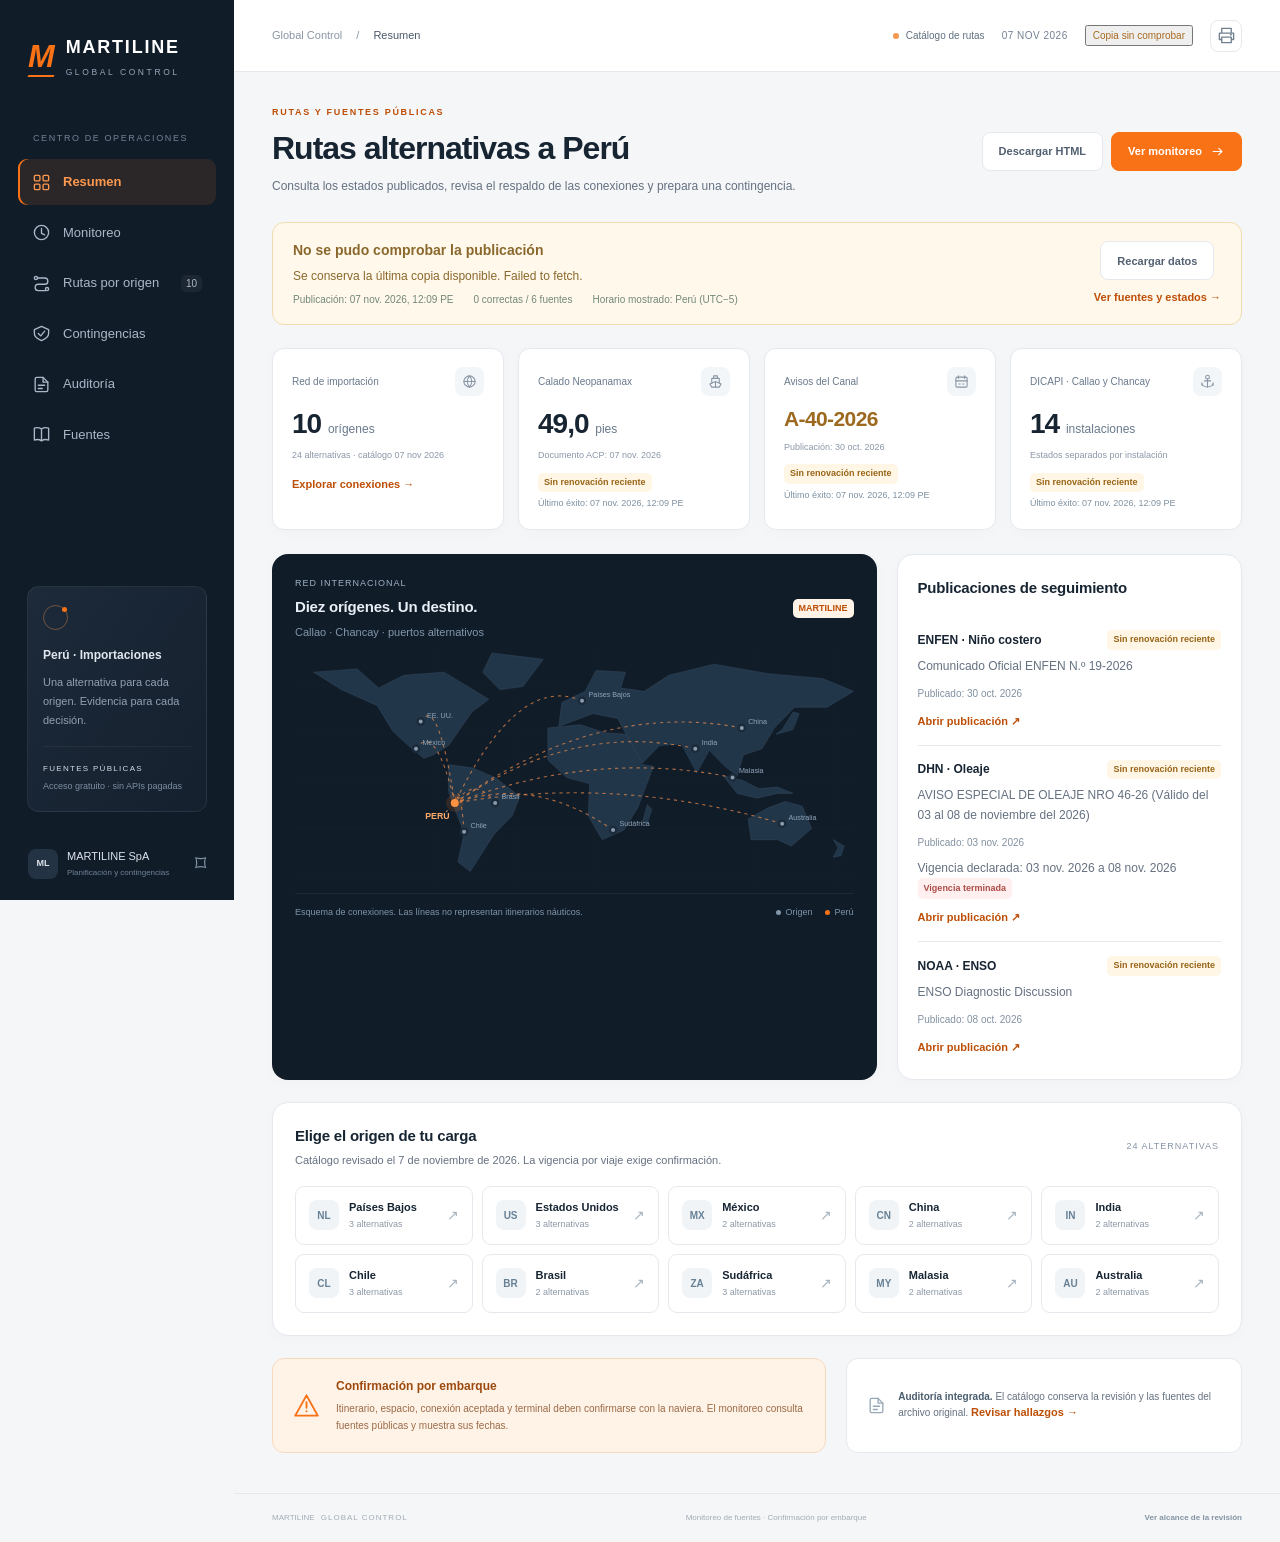
==== commit 2b145a17: "Automatizar fuentes públicas y mostrar estados DICAPI por instalación Añade consultas horarias gratu" ====
--- a/index.html
+++ b/index.html
@@ -16,8 +16,12 @@
 @media(max-width:720px){.sidebar{position:sticky;top:0;inset:0 0 auto;width:100%;padding:12px 16px 0;display:block;box-shadow:0 3px 12px #16253612}.brand{font-size:16px;padding:0 2px 12px;gap:13px}.brand-mark{font-size:25px}.brand small{display:inline;margin-left:9px;letter-spacing:1.8px;font-size:7px}.nav-caption,.sidebar-note,.sidebar-bottom{display:none}#navigation{display:flex;gap:1px;overflow-x:auto;scrollbar-width:none}.nav-button{width:auto;min-width:max-content;margin:0;padding:10px 10px;font-size:10px;border-radius:6px 6px 0 0;gap:6px}.nav-button.active{box-shadow:inset 0 -2px var(--orange)}.nav-button .icon{width:15px;height:15px}.nav-button .count{display:none}.workspace{margin-left:0}.topbar{min-height:49px;padding:0 18px}.breadcrumb{font-size:9px;gap:9px}.topbar-right{gap:9px}.review-pill{font-size:8px}.topbar time{display:none}.icon-button{width:27px;height:27px}.icon-button svg{width:15px}main{padding:24px 18px 30px}.page-head{gap:12px;margin-bottom:22px}.page-head h1{font-size:25px;letter-spacing:-.6px}.page-head p{font-size:11px}.eyebrow{font-size:8px;margin-bottom:8px}.head-actions .button{font-size:9px;min-height:34px;padding:8px 10px}.head-actions .button svg{display:none}.stats{grid-template-columns:1fr 1fr;gap:10px;margin-bottom:18px}.stat{padding:14px 16px}.stat-top{font-size:9px}.stat-value{font-size:25px}.stat-value.pending{font-size:21px}.stat-detail{font-size:9px}.overview-grid{gap:17px}.panel{padding:18px}.network-panel{padding:18px 15px 14px}.network-map{margin:12px 0}.map-foot{align-items:flex-start;font-size:8px}.map-legend{font-size:8px;gap:9px}.pulse-panel{gap:16px;padding:18px}.pulse-item p{font-size:9px}.pulse-top strong{font-size:10px}.pill{font-size:8px}.source-ref{font-size:9px}.origin-grid{grid-template-columns:repeat(2,1fr);gap:8px}.origin-shortcut{flex-direction:row;align-items:center;padding:11px;gap:10px}.origin-shortcut strong{font-size:11px}.origin-shortcut .arrow-short{display:block}.section-heading h2{font-size:14px}.section-kicker{font-size:8px}.focus-note,.scope-note{padding:16px}.toolbar{padding:14px;gap:12px}.control-label{min-width:130px;flex:1}.control-label select{font-size:11px;max-width:100%;width:100%}.toolbar .toggle-control{font-size:10px;width:100%;min-height:24px}.route-card{padding:18px}.route-card-head{gap:10px}.route-card-head h3{font-size:14px}.route-card-head p{font-size:10px}.route-facts{grid-template-columns:1fr}.requirements{grid-template-columns:1fr}.route-card-foot{align-items:flex-start;flex-direction:column}.route-stop{min-width:108px}.source-grid{grid-template-columns:1fr}.scenario-options{gap:8px}.scenario-card{padding:12px;gap:8px}.scenario-card strong{font-size:10px}.scenario-card small{font-size:9px}.scenario-card .icon{width:16px}.checklist{display:block}.ports-grid{grid-template-columns:1fr 1fr}.port-card{padding:15px}.port-card h3{font-size:12px}.audit-summary{grid-template-columns:1fr 1fr 1fr;gap:8px}.audit-stat{display:block;padding:13px 10px}.audit-stat b{font-size:25px}.audit-stat strong{font-size:9px;margin-top:5px}.audit-stat small{display:none}.audit-item summary{padding:15px 14px;gap:9px;flex-wrap:wrap}.audit-item summary strong{font-size:11px;flex:1}.audit-item summary .pill{order:4;margin-left:29px}.audit-item summary:after{margin-left:5px}.audit-content{padding:17px}.audit-columns{grid-template-columns:1fr;gap:5px}.app-footer{padding:17px 18px;gap:10px;font-size:7px}.app-footer .text-button{font-size:7px}.toast{bottom:15px;right:15px;left:15px;max-width:none}.skip{left:15px}.methodology{padding:17px}.source-card{padding:18px}.info-strip{font-size:10px}}
 @media(prefers-reduced-motion:reduce){*{scroll-behavior:auto!important;transition:none!important}}
 @media print{body{background:#fff;font-size:11px}.sidebar,.topbar,.app-footer,.head-actions,.toolbar,.toast,dialog,.filter-chips,.icon-button{display:none!important}.workspace{margin:0}main{padding:0;max-width:none}.page-head h1{font-size:25px}.audit-item,.panel,.stat,.source-card,.route-card{box-shadow:none;break-inside:avoid}.audit-item{margin-bottom:10px}.audit-content{display:block!important}.audit-item summary{padding:12px}.audit-item summary:after{display:none}.audit-columns{gap:18px}.audit-columns p{font-size:10px}.audit-summary{margin:15px 0}.source-ref{border:1px solid #ddd}.source-grid{grid-template-columns:1fr 1fr}.source-card a:after{content:" (" attr(href) ")";font-size:8px;overflow-wrap:anywhere;display:block;color:#637281}.network-panel{-webkit-print-color-adjust:exact;print-color-adjust:exact}.audit-item .sources-inline:after{content:"Documentos y enlaces completos en la sección Fuentes del dashboard";display:block;font-size:8px;color:#888}.source-url{overflow-wrap:anywhere}}
+:root{--live-border:#d9e5df}
+.live-banner{border:1px solid var(--live-border);background:#f4faf6;padding:17px 20px;border-radius:12px;display:flex;justify-content:space-between;gap:18px;margin-bottom:23px;align-items:center}.live-banner strong{font-size:14px;color:#315e48}.live-banner p{font-size:12px;color:#637a6b;margin:6px 0;line-height:1.6}.live-banner.amber{background:#fff8eb;border-color:#f0dcaf}.live-banner.amber strong,.live-banner.amber p{color:#8a682c}.live-banner.red{background:#fff1f1;border-color:#edcccc}.live-banner.red strong,.live-banner.red p{color:#9d4545}.live-banner.gray{background:#f0f4f7;border-color:#dde5eb}.live-banner.gray strong,.live-banner.gray p{color:#5e7183}.live-banner-meta{display:flex;gap:7px 20px;flex-wrap:wrap;font-size:10px;color:#71887a}.live-banner-actions{display:flex;flex-direction:column;gap:9px;align-items:center;flex-shrink:0}.button:disabled{opacity:.6;cursor:wait}.stat-foot{margin-top:10px}.live-source-stamp{display:flex;gap:5px;flex-wrap:wrap;align-items:center;font-size:9px;color:#7e91a1}.stat-foot .live-source-stamp{align-items:flex-start;flex-direction:column}.monitor-top{font-size:10px!important;color:#47755d!important;max-width:210px;text-align:right}.monitor-top.warning{color:#a76a22!important}.live-document-date{font-size:10px;color:#8291a1;margin:9px 0}.live-ports{margin-top:29px}.live-ports .section-heading{align-items:flex-start;gap:20px}.live-port-table{min-width:850px;width:100%;border-collapse:collapse;background:#fff}.live-port-table th{font-size:11px;text-align:left;padding:14px 13px;background:#edf2f6;color:#4c6174;border-bottom:1px solid var(--line)}.live-port-table td{padding:15px 13px;vertical-align:top;font-size:11px;border-bottom:1px solid var(--line);line-height:1.7}.live-port-table td:first-child{width:29%}.live-port-table td:last-child{width:22%}.live-port-table .pill{white-space:normal}.live-cell-detail{display:block;font-size:10px;line-height:1.6;color:#8292a2;margin-top:5px}.live-cell-detail .text-button{font-size:10px}.live-conflict{background:#fff9ed}.live-conflict td:first-child{box-shadow:inset 3px 0 #d49e37}.live-scope{font-size:11px;line-height:1.7;color:#7d8c9b;margin:15px 0 25px}.live-audit-times{padding-top:12px;border-top:1px solid var(--line);display:flex;flex-direction:column;gap:7px;font-size:10px;color:#8292a2;margin-top:auto}.live-source-card .live-error{color:#a74f40;font-size:11px;overflow-wrap:anywhere;background:#fff1ed;padding:10px;border-radius:6px}.live-source-card{min-height:260px}.live-sources{margin-top:12px}.live-source-card p{font-size:12px}.live-source-card>h3{font-size:13px}.live-source-card .source-card-top{align-items:flex-start;flex-wrap:wrap}.live-source-card .publisher{font-size:10px;color:#4f677b;font-weight:600}.live-source-card>a{font-size:11px;margin-top:6px}.live-banner .text-button{font-size:11px}
+@media(max-width:980px){.live-ports .section-heading{flex-direction:column}.topbar-right time{display:none}.monitor-top{max-width:170px}.live-source-card{min-height:auto}}
+@media(max-width:720px){.live-banner{align-items:flex-start;flex-direction:column;padding:16px}.live-banner-actions{flex-direction:row;flex-wrap:wrap;gap:14px}.live-banner strong{font-size:13px}.live-banner p{font-size:11px}.live-banner-meta{font-size:9px;gap:6px 12px}.review-pill{display:none}.monitor-top{max-width:155px;font-size:9px!important}.live-ports .section-heading p{line-height:1.7}.live-source-stamp{font-size:9px}.live-sources{grid-template-columns:1fr}.live-sources .source-card{padding:18px}.pulse-panel{grid-template-columns:1fr}.pulse-item{border-bottom:1px solid var(--line);padding:10px 0!important}.pulse-top{flex-direction:row;align-items:center}.pulse-item p{font-size:12px}.pulse-item:last-child{border-bottom:0}.live-ports{margin-top:22px}.live-banner .button{font-size:10px}}
+@media print{.live-banner-actions,.monitor-top{display:none!important}}
 </style>
-
 </head>
 <body>
   <a class="skip" href="#main">Saltar al contenido</a>
@@ -29,1982 +33,156 @@
     <div class="sidebar-bottom"><span class="company-avatar">ML</span><div>MARTILINE SpA<small>Planificación y contingencias</small></div><span class="secure" title="Panel de planificación" aria-hidden="true">⌑</span></div>
   </aside>
   <div class="workspace">
-    <header class="topbar"><div class="breadcrumb"><span>Global Control</span><span aria-hidden="true">/</span><strong id="breadcrumb">Resumen</strong></div><div class="topbar-right"><span class="review-pill"><i aria-hidden="true"></i>Revisión documental</span><time datetime="2026-11-07">07 NOV 2026</time><button class="icon-button" id="print-button" title="Imprimir informe de auditoría" aria-label="Imprimir informe de auditoría"></button></div></header>
+    <header class="topbar"><div class="breadcrumb"><span>Global Control</span><span aria-hidden="true">/</span><strong id="breadcrumb">Resumen</strong></div><div class="topbar-right"><span class="review-pill"><i aria-hidden="true"></i>Catálogo de rutas</span><time datetime="2026-11-07">07 NOV 2026</time><button class="text-button monitor-top" id="monitor-status" data-view="monitoreo">Comprobando fuentes…</button><button class="icon-button" id="print-button" title="Imprimir informe de auditoría" aria-label="Imprimir informe de auditoría"></button></div></header>
     <main id="main" tabindex="-1"></main>
-    <footer class="app-footer"><span>MARTILINE <b>GLOBAL CONTROL</b></span><span>Fuentes y fechas visibles · Consulta operativa manual</span><button class="text-button" data-view="auditoria">Ver alcance de la revisión</button></footer>
+    <footer class="app-footer"><span>MARTILINE <b>GLOBAL CONTROL</b></span><span>Monitoreo de fuentes · Confirmación por embarque</span><button class="text-button" data-view="auditoria">Ver alcance de la revisión</button></footer>
   </div>
   <div class="toast" id="toast" role="status" aria-live="polite"></div>
   <dialog id="source-dialog" aria-labelledby="source-dialog-title"><div id="source-dialog-content"></div><button class="button secondary" id="close-dialog">Cerrar</button></dialog>
   <noscript><div class="noscript">Activa JavaScript para utilizar los filtros y leer las rutas. Las fuentes oficiales deben consultarse antes de una reserva.</div></noscript>
-<script>window.MARTILINE_DATA = {
-  "meta": {
-    "auditedAt": "2026-11-07",
-    "timezone": "America/Santiago",
-    "version": "1.0"
-  },
-  "sources": [
-    {
-      "id": "acp-advisories",
-      "number": 1,
-      "title": "ACP — Advisory to Shipping, índice 2026",
-      "shortName": "ACP",
-      "publisher": "Autoridad del Canal de Panamá",
-      "url": "https://pancanal.com/en/maritime-services/advisory-to-shipping/",
-      "publishedAt": null,
-      "dateNote": "Fecha de publicación no visible; consulta del 7-nov-2026.",
-      "summary": "El índice consultado llega al aviso A-40-2026 y enlaza A-36, A-39 y A-29.",
-      "coverage": "Índice de avisos oficiales consultado; no garantiza ausencia de una publicación posterior fuera del índice.",
-      "category": "Canal",
-      "access": "Consulta pública sin pago. Documento o página oficial leídos; vigencia y alcance según ficha."
-    },
-    {
-      "id": "acp-a36",
-      "number": 2,
-      "title": "ACP A-36-2026 — Cupos Neopanamax, calado y reservas",
-      "shortName": "ACP",
-      "publisher": "Autoridad del Canal de Panamá",
-      "url": "https://pancanal.com/wp-content/uploads/2026/04/ADV-36-2026-Increase-in-the-Number-of-Neopanamax-Booking-Slots-Draft-Adjustment-and-Transit-Reservation-System.pdf",
-      "publishedAt": "2026-09-28",
-      "dateNote": "",
-      "summary": "Establece 10 cupos Neopanamax y 33 cupos totales diarios de reserva desde 15-oct-2026; calado máximo Neopanamax 14,94 m (49,0 pies) hasta nuevo aviso.",
-      "coverage": "PDF oficial, fecha interna 28-sep-2026. La carpeta URL /2026/04 y el título técnico del PDF no son la fecha de emisión. Cupos de reserva no equivalen a tránsitos diarios realizados.",
-      "category": "Canal",
-      "access": "Consulta pública sin pago. Documento o página oficial leídos; vigencia y alcance según ficha."
-    },
-    {
-      "id": "acp-a39",
-      "number": 3,
-      "title": "ACP A-39-2026 — Modificaciones al sistema de reservas",
-      "shortName": "ACP",
-      "publisher": "Autoridad del Canal de Panamá",
-      "url": "https://pancanal.com/wp-content/uploads/2026/10/ADV-39-2026-Modifications-to-the-Transit-Reservation-Booking-System.pdf",
-      "publishedAt": "2026-10-21",
-      "dateNote": "",
-      "summary": "Restablece reservas de último minuto Panamax; señala persistencia del déficit hídrico y riesgo de demoras extensas sin reserva.",
-      "coverage": "Confirma condiciones de reserva y déficit; no establece un nuevo calado máximo.",
-      "category": "Canal",
-      "access": "Consulta pública sin pago. Documento o página oficial leídos; vigencia y alcance según ficha."
-    },
-    {
-      "id": "acp-a40",
-      "number": 4,
-      "title": "ACP A-40-2026 — Requisitos NetZero y cambios de reservas",
-      "shortName": "ACP",
-      "publisher": "Autoridad del Canal de Panamá",
-      "url": "https://pancanal.com/wp-content/uploads/2026/10/ADV-40-2026-Updated-NetZero-Slot-Eligibility-Requirements.pdf",
-      "publishedAt": "2026-10-30",
-      "dateNote": "",
-      "summary": "Actualiza elegibilidad NetZero desde 1-nov y asignación de cupos cancelados Neopanamax. Reitera déficit hídrico y necesidad de reserva para garantizar fecha.",
-      "coverage": "Último aviso del índice revisado. No modifica en el texto los 49 pies ni los 33 cupos fijados en A-36.",
-      "category": "Canal",
-      "access": "Consulta pública sin pago. Documento o página oficial leídos; vigencia y alcance según ficha."
-    },
-    {
-      "id": "acp-a29",
-      "number": 5,
-      "title": "ACP A-29-2026 — Medidas por precipitaciones reducidas",
-      "shortName": "ACP",
-      "publisher": "Autoridad del Canal de Panamá",
-      "url": "https://pancanal.com/wp-content/uploads/2026/08/ADV-29-2026-Additional-Measures-to-Address-Reduced-Precipitation-in-the-Canal-Watershed.pdf",
-      "publishedAt": "2026-08-20",
-      "dateNote": "",
-      "summary": "Documenta déficit hidrológico y preocupación por disponibilidad de agua durante enero–abril de 2027.",
-      "coverage": "Contexto histórico de riesgo; sus cupos y ajustes anteriores no deben sustituir los avisos posteriores. No acredita un calado futuro obligatorio de 44 pies.",
-      "category": "Canal",
-      "access": "Consulta pública sin pago. Documento o página oficial leídos; vigencia y alcance según ficha."
-    },
-    {
-      "id": "acp-gatun-20261107",
-      "number": 6,
-      "title": "ACP — Gatun Water Indicators, 7-nov-2026",
-      "shortName": "ACP",
-      "publisher": "Autoridad del Canal de Panamá",
-      "url": "https://evtms-rpts.pancanal.com/eng/h2o/GatunWaterIndicators.pdf",
-      "publishedAt": "2026-11-07",
-      "dateNote": "",
-      "summary": "PDF diario fechado 7-nov-2026: nivel oficial Gatún 87,1 pies y calado oficial Neopanamax 49,0 pies; Panamax 39,5 pies.",
-      "coverage": "La misma URL cambia con el tiempo. Los calados proyectados son estimaciones; el propio PDF remite a los avisos oficiales para límites autorizados.",
-      "category": "Canal",
-      "access": "Consulta pública sin pago. Documento o página oficial leídos; vigencia y alcance según ficha."
-    },
-    {
-      "id": "acp-gatun-index",
-      "number": 7,
-      "title": "ACP — Gatun Water Level Indicators, recursos públicos",
-      "shortName": "ACP",
-      "publisher": "Autoridad del Canal de Panamá",
-      "url": "https://evtms-rpts.pancanal.com/eng/h2o/index.html",
-      "publishedAt": null,
-      "dateNote": "Fecha de publicación no visible; consulta del 7-nov-2026.",
-      "summary": "La página anuncia dashboard, PDF diario, niveles históricos CSV y proyecciones CSV.",
-      "coverage": "PDF leído. Los endpoints CSV y su descarga automática no fueron verificados. No constituye una API documentada comprobada.",
-      "category": "Canal",
-      "access": "Consulta pública sin pago. Documento o página oficial leídos; vigencia y alcance según ficha."
-    },
-    {
-      "id": "noaa-enso-20261008",
-      "number": 8,
-      "title": "NOAA CPC — ENSO Diagnostic Discussion, 8 October 2026",
-      "shortName": "NOAA CPC",
-      "publisher": "NOAA Climate Prediction Center / NCEP / NWS",
-      "url": "https://www.cpc.ncep.noaa.gov/products/analysis_monitoring/enso_disc_oct2026/ensodisc.shtml",
-      "publishedAt": "2026-10-08",
-      "dateNote": "",
-      "summary": "Informa Niño 1+2 de +3,9 °C y un escenario fuerte a muy fuerte con probabilidad superior al 83% hasta enero–marzo de 2027. Próxima discusión mensual: 12-nov-2026.",
-      "coverage": "Valores del informe mensual de octubre, no mediciones nuevas del 7-nov. El texto distingue probabilidad climática de impactos locales; no garantiza cierres portuarios.",
-      "category": "Clima",
-      "access": "Consulta pública sin pago. Documento o página oficial leídos; vigencia y alcance según ficha."
-    },
-    {
-      "id": "enfen18",
-      "number": 9,
-      "title": "ENFEN — Comunicado Oficial N.º 18-2026",
-      "shortName": "ENFEN",
-      "publisher": "Comisión Multisectorial ENFEN",
-      "url": "https://enfen.imarpe.gob.pe/download/comunicado-oficial-enfen-n-18-2026/",
-      "publishedAt": "2026-10-16",
-      "dateNote": "",
-      "summary": "Pronosticaba magnitud extraordinaria del Niño costero hasta enero de 2027.",
-      "coverage": "Respalda el contenido histórico del HTML; reemplazado para seguimiento por comunicado 19 del 30-oct.",
-      "category": "Clima",
-      "access": "Consulta pública sin pago. Documento o página oficial leídos; vigencia y alcance según ficha."
-    },
-    {
-      "id": "enfen19",
-      "number": 10,
-      "title": "ENFEN — Comunicado Oficial N.º 19-2026",
-      "shortName": "ENFEN",
-      "publisher": "Comisión Multisectorial ENFEN",
-      "url": "https://enfen.imarpe.gob.pe/download/comunicado-oficial-enfen-n-19-2026/",
-      "publishedAt": "2026-10-30",
-      "dateNote": "",
-      "summary": "Proyecta magnitud extraordinaria del Niño costero hasta febrero de 2027 y descenso gradual posterior. Prevé lluvias superiores a lo normal en costa norte y central; próxima publicación 13-nov.",
-      "coverage": "Se abrió también el PDF oficial. Es un pronóstico regional, no una constatación de cierre de una carretera o puerto concreto.",
-      "category": "Clima",
-      "access": "Consulta pública sin pago. Documento o página oficial leídos; vigencia y alcance según ficha."
-    },
-    {
-      "id": "dhn-avisos",
-      "number": 11,
-      "title": "DHN — Avisos especiales de oleaje, aviso 46-26",
-      "shortName": "DHN",
-      "publisher": "Dirección de Hidrografía y Navegación, Marina de Guerra del Perú",
-      "url": "https://www.dhn.mil.pe/portal/avisos-especiales",
-      "publishedAt": "2026-11-03",
-      "dateNote": "",
-      "summary": "Aviso 46-26 válido del 3 al 8-nov-2026: oleaje del suroeste con variaciones por tramo costero. El mismo archivo contiene el aviso 42-26, válido 20–25-oct, y posteriores.",
-      "coverage": "La página es un archivo dinámico de avisos. Pronostica oleaje; no prueba por sí misma que Callao o Chancay estén cerrados o abiertos.",
-      "category": "Clima",
-      "access": "Consulta pública sin pago. Documento o página oficial leídos; vigencia y alcance según ficha."
-    },
-    {
-      "id": "dicapi-status",
-      "number": 12,
-      "title": "DICAPI — Estado de Puertos",
-      "shortName": "DICAPI",
-      "publisher": "Dirección General de Capitanías y Guardacostas, Marina de Guerra del Perú",
-      "url": "https://www.dicapi.mil.pe/estado-de-puertos",
-      "publishedAt": null,
-      "dateNote": "Fecha de publicación no visible; consulta del 7-nov-2026.",
-      "summary": "Portal oficial consultado de forma interactiva. Se pudieron leer resúmenes y registros de Callao y Chancay; la observación no acredita un estado agregado vigente para todos sus terminales.",
-      "coverage": "Callao: resumen de 8 abiertos, frente a un registro superior de cierre parcial para Bahía del Callao (rada y Muelle Grau). Chancay: resumen de 2 abiertos, 2 parciales y 2 cerrados; muelles 1/2 en rojo y 3/4 en verde. El alcance y la vigencia deben conciliarse por terminal y resolución. Las dos resoluciones PDF enlazadas no se pudieron abrir. API pública documentada no localizada.",
-      "category": "Puertos",
-      "access": "Consulta interactiva del portal completada; dos PDF enlazados no leídos"
-    },
-    {
-      "id": "andina-84-20261023",
-      "number": 13,
-      "title": "Andina — Oleajes anómalos: 84 puertos permanecen cerrados",
-      "shortName": "Andina",
-      "publisher": "Agencia Peruana de Noticias Andina, con vocero de DHN y reporte COEN/INDECI",
-      "url": "https://andina.pe/agencia/noticia-oleajes-anomalos-84-puertos-permanecen-cerrados-el-litoral-peruano-1097093.aspx",
-      "publishedAt": "2026-10-23",
-      "dateNote": "",
-      "summary": "Reportó 84 instalaciones cerradas el 23-oct: 36 en litoral norte y 48 en centro, sin cierres reportados en sur para ese corte.",
-      "coverage": "Prensa estatal con declaraciones directas y reporte oficial citado. Evidencia histórica del 23-oct, no estado vigente el 7-nov ni una lista verificada de terminales.",
-      "category": "Puertos",
-      "access": "Consulta pública sin pago. Documento o página oficial leídos; vigencia y alcance según ficha."
-    },
-    {
-      "id": "dicapi-callao-rc269-link",
-      "number": 14,
-      "title": "DICAPI — resolución enlazada RC 269-2026, Bahía del Callao",
-      "shortName": "DICAPI",
-      "publisher": "Dirección General de Capitanías y Guardacostas, Marina de Guerra del Perú",
-      "url": "https://www.dicapi.mil.pe/storage/state-ports/6819cb52-189e-4596-af64-3825ad55d0f0.pdf",
-      "publishedAt": null,
-      "dateNote": "El registro del portal muestra 31-oct-2026, 09:00; zona horaria no identificada. PDF no leído.",
-      "summary": "Enlace observado desde el registro de Bahía del Callao (rada y Muelle Grau). La fila superior mostraba cierre parcial, nivel III, RC 269-2026/MGP/DICAPI/CO.",
-      "coverage": "Se verificó el enlace y la información mostrada por el portal, no el contenido, vigencia ni alcance jurídico del PDF. No atribuir a toda Callao este estado.",
-      "category": "Puertos",
-      "access": "Enlace oficial observado; apertura del PDF no completada"
-    },
-    {
-      "id": "dicapi-chancay-rc085-link",
-      "number": 15,
-      "title": "DICAPI — resolución enlazada RC 085-2026, muelle 3 Chancay",
-      "shortName": "DICAPI",
-      "publisher": "Dirección General de Capitanías y Guardacostas, Marina de Guerra del Perú",
-      "url": "https://www.dicapi.mil.pe/storage/state-ports/ad4ac3fe-4e43-4839-9a47-e2763f651f92.pdf",
-      "publishedAt": null,
-      "dateNote": "El registro del portal muestra 25-oct-2026, 17:30; zona horaria no identificada. PDF no leído.",
-      "summary": "Enlace observado al consultar el muelle 3. La fila superior mostraba puerto abierto, nivel I, RC 085-2026/MGP/DICAPI/CY.",
-      "coverage": "Se verificó el enlace y la información mostrada por el portal, no el contenido, vigencia ni alcance jurídico del PDF. No atribuir a todo Chancay este estado.",
-      "category": "Puertos",
-      "access": "Enlace oficial observado; apertura del PDF no completada"
-    },
-    {
-      "id": "atl-swx",
-      "number": 16,
-      "title": "SWX: actualización de rotación desde junio de 2025",
-      "shortName": "Hapag-Lloyd",
-      "publisher": "Hapag-Lloyd",
-      "url": "https://www.hapag-lloyd.com/es/services-information/news/2025/05/shipping-with-our-south-america-westcoast-service-heres-an-updat.html",
-      "publishedAt": "2025-05-28",
-      "dateNote": "",
-      "summary": "La rotación publicada une Rotterdam y otros puertos del norte de Europa con Callao. La retirada de Manzanillo, Panamá, se limita al sentido norte; el recorrido sur lo conserva. Revalidar itinerario por viaje.",
-      "coverage": "Alcance limitado al documento y su fecha. La rotación publicada une Rotterdam y otros puertos del norte de Europa con Callao. La retirada de Manzanillo, Panamá, se limita al sentido norte; el recorrido sur lo conserva. Revalidar itinerario por viaje.",
-      "category": "Navieras",
-      "access": "Consulta pública sin pago. Documento abierto; fecha visible en resultado oficial indexado"
-    },
-    {
-      "id": "atl-msw",
-      "number": 17,
-      "title": "MSW incorpora Callao: primera escala anunciada el 18 de abril de 2026",
-      "shortName": "Hapag-Lloyd",
-      "publisher": "Hapag-Lloyd",
-      "url": "https://www.hapag-lloyd.com/es/services-information/news/2026/03/shipping-with-our-msw-service--here-s-an-update-for-your-cargo-p.headless.html",
-      "publishedAt": null,
-      "dateNote": "Aviso de marzo de 2026; día de publicación no expuesto. Primera escala anunciada: 18-04-2026.",
-      "summary": "Confirma el enlace Mediterráneo–Callao y la exposición al Canal. Una conexión desde Rotterdam al Mediterráneo requiere validar el tramo adicional y el transbordo; no constituye una alternativa sin Panamá.",
-      "coverage": "Alcance limitado al documento y su fecha. Confirma el enlace Mediterráneo–Callao y la exposición al Canal. Una conexión desde Rotterdam al Mediterráneo requiere validar el tramo adicional y el transbordo; no constituye una alternativa sin Panamá.",
-      "category": "Navieras",
-      "access": "Consulta pública sin pago. Documento abierto"
-    },
-    {
-      "id": "atl-pcrc",
-      "number": 18,
-      "title": "APM Terminals adquiere Panama Canal Railway Company",
-      "shortName": "APM Terminals",
-      "publisher": "APM Terminals",
-      "url": "https://www2.apmterminals.com/en/news/news-releases/2025/250402-apm-terminals-acquires-panama-canal-railway-co",
-      "publishedAt": "2025-04-02",
-      "dateNote": "",
-      "summary": "Confirma la adquisición y una infraestructura ferroviaria de 76 km para movimiento de carga entre ambos océanos. No acredita cupos, tránsito integral ni una conexión contratada desde Europa o USA hacia Perú.",
-      "coverage": "Alcance limitado al documento y su fecha. Confirma la adquisición y una infraestructura ferroviaria de 76 km para movimiento de carga entre ambos océanos. No acredita cupos, tránsito integral ni una conexión contratada desde Europa o USA hacia Perú.",
-      "category": "Terrestre",
-      "access": "Consulta pública sin pago. Documento abierto"
-    },
-    {
-      "id": "atl-ecx",
-      "number": 19,
-      "title": "ECX: cambio de rotación desde el 13 de marzo de 2026",
-      "shortName": "Hapag-Lloyd",
-      "publisher": "Hapag-Lloyd",
-      "url": "https://www.hapag-lloyd.com/es/services-information/news/2026/02/shipping-with-our-ecx-service--here-s-a-rotation-update.html",
-      "publishedAt": null,
-      "dateNote": "Aviso de febrero de 2026; día de publicación no expuesto. Cambio efectivo: 13-03-2026.",
-      "summary": "Publica un servicio Europa–costa este sudamericana que incluye Rotterdam y Santos/Itapoá. Sirve como evidencia del primer tramo de una alternativa vía Brasil; la conexión con CON debe cotizarse y confirmarse.",
-      "coverage": "Alcance limitado al documento y su fecha. Publica un servicio Europa–costa este sudamericana que incluye Rotterdam y Santos/Itapoá. Sirve como evidencia del primer tramo de una alternativa vía Brasil; la conexión con CON debe cotizarse y confirmarse.",
-      "category": "Navieras",
-      "access": "Consulta pública sin pago. Documento abierto"
-    },
-    {
-      "id": "atl-con",
-      "number": 20,
-      "title": "CON: ajuste temporal de escalas chilenas desde el 3 de agosto de 2026",
-      "shortName": "Hapag-Lloyd",
-      "publisher": "Hapag-Lloyd",
-      "url": "https://www.hapag-lloyd.com/en/services-information/offices-localinfo/local-news/2026/07/shipping-to-or-from-chile--here-s-a-temporary-adjustment-for-our.html",
-      "publishedAt": null,
-      "dateNote": "Aviso de julio de 2026; día de publicación no expuesto. Inicio del ajuste: 03-08-2026.",
-      "summary": "La rotación incluye puertos brasileños, San Antonio y Callao. La frecuencia quincenal mencionada corresponde a Antofagasta/Puerto Angamos; no demuestra que Callao sea quincenal ni que todo CON tenga esa frecuencia.",
-      "coverage": "Alcance limitado al documento y su fecha. La rotación incluye puertos brasileños, San Antonio y Callao. La frecuencia quincenal mencionada corresponde a Antofagasta/Puerto Angamos; no demuestra que Callao sea quincenal ni que todo CON tenga esa frecuencia.",
-      "category": "Navieras",
-      "access": "Consulta pública sin pago. Documento abierto"
-    },
-    {
-      "id": "atl-intra",
-      "number": 21,
-      "title": "Red Intra Americas de Hapag-Lloyd",
-      "shortName": "Hapag-Lloyd",
-      "publisher": "Hapag-Lloyd",
-      "url": "https://www.hapag-lloyd.com/de/services-information/routes-trades/trades/irt-americas.html",
-      "publishedAt": null,
-      "dateNote": "Página de producto sin fecha de publicación visible",
-      "summary": "Describe CON por el Estrecho de Magallanes y las conexiones México Pacífico–costa oeste sudamericana. Publica servicios regionales, sin garantizar espacio ni tránsito de una operación particular.",
-      "coverage": "Alcance limitado al documento y su fecha. Describe CON por el Estrecho de Magallanes y las conexiones México Pacífico–costa oeste sudamericana. Publica servicios regionales, sin garantizar espacio ni tránsito de una operación particular.",
-      "category": "Navieras",
-      "access": "Consulta pública sin pago. Documento abierto"
-    },
-    {
-      "id": "atl-amerxl",
-      "number": 22,
-      "title": "Ficha de servicio Americas XL (AMERXL)",
-      "shortName": "CMA CGM",
-      "publisher": "CMA CGM",
-      "url": "https://www.cma-cgm.com/ebusiness/schedules/line-services/flyer/AMERXL",
-      "publishedAt": null,
-      "dateNote": "Ficha de producto sin fecha visible; consulta del 07-11-2026",
-      "summary": "Publica frecuencia semanal y una secuencia sur desde Port Everglades, Filadelfia y Nueva York hasta Cartagena, Guayaquil y Callao. Los días de la ficha son orientativos y no sustituyen el itinerario del viaje.",
-      "coverage": "Alcance limitado al documento y su fecha. Publica frecuencia semanal y una secuencia sur desde Port Everglades, Filadelfia y Nueva York hasta Cartagena, Guayaquil y Callao. Los días de la ficha son orientativos y no sustituyen el itinerario del viaje.",
-      "category": "Navieras",
-      "access": "Consulta pública sin pago. Documento abierto"
-    },
-    {
-      "id": "atl-amerxl-schedule",
-      "number": 23,
-      "title": "Itinerarios AMERXL con escalas de octubre y noviembre de 2026",
-      "shortName": "CMA CGM",
-      "publisher": "CMA CGM",
-      "url": "https://www.cma-cgm.com/ebusiness/schedules/line-services/schedules/AMERXL",
-      "publishedAt": null,
-      "dateNote": "Contenido dinámico; muestra viajes de octubre/noviembre de 2026 en el índice consultado",
-      "summary": "La consulta indexada muestra el paso por Panamá y omisiones de Callao en algunos viajes. La apertura directa no expone toda la tabla dinámica: el próximo embarque debe confirmarse en el buscador de la naviera.",
-      "coverage": "Alcance limitado al documento y su fecha. La consulta indexada muestra el paso por Panamá y omisiones de Callao en algunos viajes. La apertura directa no expone toda la tabla dinámica: el próximo embarque debe confirmarse en el buscador de la naviera.",
-      "category": "Navieras",
-      "access": "Fuente pública localizada en índice; apertura directa limitada. Tabla recuperada por búsqueda; apertura directa mostró solo interfaz y condiciones"
-    },
-    {
-      "id": "atl-wcca-2024",
-      "number": 24,
-      "title": "Cobertura WCCA2 de la costa oeste americana",
-      "shortName": "Maersk",
-      "publisher": "Maersk",
-      "url": "https://www.maersk.com/de-de/news/articles/2024/05/13/west-coast-america-coverage",
-      "publishedAt": "2024-05-13",
-      "dateNote": "",
-      "summary": "Publica una conexión Los Ángeles/Port Hueneme–Centroamérica–Balboa. Es antecedente histórico, modificado posteriormente; no usar sus escalas ni tránsitos de 2024 como itinerario vigente.",
-      "coverage": "Alcance limitado al documento y su fecha. Publica una conexión Los Ángeles/Port Hueneme–Centroamérica–Balboa. Es antecedente histórico, modificado posteriormente; no usar sus escalas ni tránsitos de 2024 como itinerario vigente.",
-      "category": "Navieras",
-      "access": "Consulta pública sin pago. Documento abierto"
-    },
-    {
-      "id": "atl-wcca-2026",
-      "number": 25,
-      "title": "Maersk North America Market Update — February 2026",
-      "shortName": "Maersk",
-      "publisher": "Maersk",
-      "url": "https://www.maersk.com/news/articles/2026/02/06/north-america-market-update-february",
-      "publishedAt": "2026-02-06",
-      "dateNote": "",
-      "summary": "Informa la retirada de Manzanillo, México, de WCCA2; menciona Peru Feeder y otros servicios del Pacífico. La continuidad de una conexión USA–Perú debe confirmarse por viaje, puerto de transbordo y ventana operativa.",
-      "coverage": "Alcance limitado al documento y su fecha. Informa la retirada de Manzanillo, México, de WCCA2; menciona Peru Feeder y otros servicios del Pacífico. La continuidad de una conexión USA–Perú debe confirmarse por viaje, puerto de transbordo y ventana operativa.",
-      "category": "Navieras",
-      "access": "Consulta pública sin pago. Documento abierto"
-    },
-    {
-      "id": "atl-ax4",
-      "number": 26,
-      "title": "AX4: nuevas escalas y terminales desde abril de 2026",
-      "shortName": "ONE",
-      "publisher": "Ocean Network Express (ONE)",
-      "url": "https://www.one-line.com/en/local-information/mx/news/ax4-update-one-announces-enhancement-new-port-calls-and-terminal",
-      "publishedAt": "2026-04-06",
-      "dateNote": "",
-      "summary": "La publicación oficial indexada anuncia frecuencia semanal y la secuencia Ensenada–Lázaro Cárdenas–Manzanillo–Callao; terminal DP World en Callao. La apertura directa devuelve 403, por lo que se declara esta limitación de recuperación.",
-      "coverage": "Alcance limitado al documento y su fecha. La publicación oficial indexada anuncia frecuencia semanal y la secuencia Ensenada–Lázaro Cárdenas–Manzanillo–Callao; terminal DP World en Callao. La apertura directa devuelve 403, por lo que se declara esta limitación de recuperación.",
-      "category": "Navieras",
-      "access": "Fuente pública localizada en índice; apertura directa limitada. Contenido oficial recuperado por buscador; apertura directa 403"
-    },
-    {
-      "id": "atl-gulf-saec",
-      "number": 27,
-      "title": "MSC incorpora Suape al servicio Gulf to SAEC I",
-      "shortName": "MSC",
-      "publisher": "MSC",
-      "url": "https://www.msc.com/tr/newsroom/customer-advisories/2026/october/msc-strengthens-northeast-brazil-connectivity-with-new-suape-port-call",
-      "publishedAt": "2026-10-12",
-      "dateNote": "El buscador usa 12/10/2026 y la página cambia el orden al formatear; octubre y anuncio de escala del 26-oct confirman 12 de octubre.",
-      "summary": "Rotación publicada con Santos/Río de Janeiro–Cartagena y primera nueva escala en Suape prevista para el 26 de octubre. Respalda un tramo Brasil–Cartagena; el enlace a Callao es una conexión adicional a confirmar.",
-      "coverage": "Alcance limitado al documento y su fecha. Rotación publicada con Santos/Río de Janeiro–Cartagena y primera nueva escala en Suape prevista para el 26 de octubre. Respalda un tramo Brasil–Cartagena; el enlace a Callao es una conexión adicional a confirmar.",
-      "category": "Navieras",
-      "access": "Consulta pública sin pago. Documento abierto"
-    },
-    {
-      "id": "atl-sat",
-      "number": 28,
-      "title": "SAT retira Santos y pasa a utilizar Paranaguá",
-      "shortName": "Hapag-Lloyd",
-      "publisher": "Hapag-Lloyd",
-      "url": "https://www.hapag-lloyd.com/es/services-information/news/2025/09/shipping-with-our-south-america-africa-triangle--sat--service--h.html",
-      "publishedAt": null,
-      "dateNote": "Aviso de septiembre de 2025; día de publicación no expuesto. Retirada de Santos desde noviembre de 2025.",
-      "summary": "Publica la secuencia Durban–Luanda–Paranaguá en el retorno a Brasil. No permite enlazar automáticamente Durban–Santos con CON; tampoco demuestra que ningún otro operador sirva Durban–Santos.",
-      "coverage": "Alcance limitado al documento y su fecha. Publica la secuencia Durban–Luanda–Paranaguá en el retorno a Brasil. No permite enlazar automáticamente Durban–Santos con CON; tampoco demuestra que ningún otro operador sirva Durban–Santos.",
-      "category": "Navieras",
-      "access": "Consulta pública sin pago. Documento abierto"
-    },
-    {
-      "id": "atl-africa-week35",
-      "number": 29,
-      "title": "Week 35 – Africa Operational Update",
-      "shortName": "Hapag-Lloyd",
-      "publisher": "Hapag-Lloyd",
-      "url": "https://www.hapag-lloyd.com/en/services-information/operational-updates/updates/2026/08/ops-update-africa-week35.html",
-      "publishedAt": "2026-08-24",
-      "dateNote": "",
-      "summary": "Confirma actividad de SA1 y SA2 entre Sudáfrica y Asia durante 2026. No confirma una conexión única Sudáfrica–Perú ni su duración total.",
-      "coverage": "Alcance limitado al documento y su fecha. Confirma actividad de SA1 y SA2 entre Sudáfrica y Asia durante 2026. No confirma una conexión única Sudáfrica–Perú ni su duración total.",
-      "category": "Navieras",
-      "access": "Consulta pública sin pago. Documento abierto"
-    },
-    {
-      "id": "atl-africa-week45",
-      "number": 30,
-      "title": "Week 45 – Africa Operational Update",
-      "shortName": "Hapag-Lloyd",
-      "publisher": "Hapag-Lloyd",
-      "url": "https://www.hapag-lloyd.com/en/services-information/operational-updates/updates/2026/11/ops-update-africa-week45.html",
-      "publishedAt": "2026-11-06",
-      "dateNote": "",
-      "summary": "Confirma ajustes de SAT asociados a esperas en Paranaguá y la reanudación de una rotación SAX desde Cape Town a London Gateway. Es evidencia operativa reciente, no una reserva de Sudáfrica a Perú.",
-      "coverage": "Alcance limitado al documento y su fecha. Confirma ajustes de SAT asociados a esperas en Paranaguá y la reanudación de una rotación SAX desde Cape Town a London Gateway. Es evidencia operativa reciente, no una reserva de Sudáfrica a Perú.",
-      "category": "Navieras",
-      "access": "Consulta pública sin pago. Documento abierto"
-    },
-    {
-      "id": "p_msc_alpaca",
-      "number": 31,
-      "title": "MSC announces Alpaca: rotación Ningbo–Busan–Callao",
-      "shortName": "MSC",
-      "publisher": "MSC",
-      "url": "https://www.msc.com/ko/newsroom/news/2025/july/msc-launches-fast-new-alpaca-service-for-trade-far-east-to-south-america-west-coast",
-      "publishedAt": "2025-07-31",
-      "dateNote": "",
-      "summary": "Anuncio de servicio semanal para septiembre de 2025. Publica Ningbo–Busan–Callao y continuación a puertos chilenos. No verifica una salida de noviembre de 2026.",
-      "coverage": "Alcance limitado al documento y su fecha. Anuncio de servicio semanal para septiembre de 2025. Publica Ningbo–Busan–Callao y continuación a puertos chilenos. No verifica una salida de noviembre de 2026.",
-      "category": "Navieras",
-      "access": "Consulta pública sin pago. Documento o página oficial leídos; vigencia y alcance según ficha."
-    },
-    {
-      "id": "p_apm_23",
-      "number": 32,
-      "title": "APM Callao anuncia el servicio Alpaca con 23 días Asia–Perú",
-      "shortName": "APM Terminals",
-      "publisher": "APM Terminals Callao",
-      "url": "https://akamai.apmterminals.com/es/callao/customer-zone/news-and-alerts/2025/251126-APM-Terminals-Callao-and-MSC-Launch-the-Alpaca-Service",
-      "publishedAt": "2025-11-26",
-      "dateNote": "",
-      "summary": "Publica 23 días de tránsito desde Asia al Callao y frecuencia semanal. Es referencia comercial fechada, no un compromiso para cualquier origen asiático o cualquier viaje.",
-      "coverage": "Alcance limitado al documento y su fecha. Publica 23 días de tránsito desde Asia al Callao y frecuencia semanal. Es referencia comercial fechada, no un compromiso para cualquier origen asiático o cualquier viaje.",
-      "category": "Puertos",
-      "access": "Consulta pública sin pago. Documento o página oficial leídos; vigencia y alcance según ficha."
-    },
-    {
-      "id": "p_cosco_23_export",
-      "number": 33,
-      "title": "COSCO: Chancay Express transporta plátanos peruanos a Shanghái",
-      "shortName": "COSCO",
-      "publisher": "COSCO SHIPPING, publicación de su cuenta corporativa",
-      "url": "https://www.linkedin.com/posts/coscoshipping_coscoshipping-connectingtheworld-letsgodigital-activity-7503422987459694592-UdIi",
-      "publishedAt": null,
-      "dateNote": "Fecha exacta no visible; la página indica hace 1 mes",
-      "summary": "La publicación define expresamente 23 días para Chancay→Shanghái. No prueba el tránsito inverso de importación a Perú ni dos salidas semanales WSA5.",
-      "coverage": "Alcance limitado al documento y su fecha. La publicación define expresamente 23 días para Chancay→Shanghái. No prueba el tránsito inverso de importación a Perú ni dos salidas semanales WSA5.",
-      "category": "Navieras",
-      "access": "Consulta pública sin pago. Documento o página oficial leídos; vigencia y alcance según ficha."
-    },
-    {
-      "id": "p_oocl_tlp5",
-      "number": 34,
-      "title": "OOCL TLP5: programa por servicio",
-      "shortName": "OOCL",
-      "publisher": "OOCL",
-      "url": "https://www.oocl.com/SiteCollectionDocuments/OOCL/eServices/Sailing%20Schedule%20by%20Service/TLP5_LT.pdf",
-      "publishedAt": "2025-11-19",
-      "dateNote": "",
-      "summary": "El programa histórico muestra Shanghái, Qingdao, puertos mexicanos, Buenaventura, Guayaquil y Chancay antes de retornar a Shanghái. La dirección hacia Perú tiene escalas; verificar rotación y calendario actuales.",
-      "coverage": "Alcance limitado al documento y su fecha. El programa histórico muestra Shanghái, Qingdao, puertos mexicanos, Buenaventura, Guayaquil y Chancay antes de retornar a Shanghái. La dirección hacia Perú tiene escalas; verificar rotación y calendario actuales.",
-      "category": "Navieras",
-      "access": "Consulta pública sin pago. Documento o página oficial leídos; vigencia y alcance según ficha."
-    },
-    {
-      "id": "p_hlag_iax",
-      "number": 35,
-      "title": "Hapag-Lloyd India Asia Express (IAX)",
-      "shortName": "Hapag-Lloyd",
-      "publisher": "Hapag-Lloyd",
-      "url": "https://www.hapag-lloyd.com/en/services-information/news/2025/01/iax-service-india-north-america-asia.html",
-      "publishedAt": null,
-      "dateNote": "2025-01; día no visible",
-      "summary": "Publica conexión desde Mundra vía Singapur, Qingdao, Tianjin/Xingang y Busan a partir de febrero de 2025. No publica en este anuncio una conexión contratada hasta Perú.",
-      "coverage": "Alcance limitado al documento y su fecha. Publica conexión desde Mundra vía Singapur, Qingdao, Tianjin/Xingang y Busan a partir de febrero de 2025. No publica en este anuncio una conexión contratada hasta Perú.",
-      "category": "Navieras",
-      "access": "Consulta pública sin pago. Documento o página oficial leídos; vigencia y alcance según ficha."
-    },
-    {
-      "id": "p_oocl_cix3",
-      "number": 36,
-      "title": "OOCL India: rutas de servicio",
-      "shortName": "OOCL",
-      "publisher": "OOCL",
-      "url": "https://www.oocl.com/india/eng/localinformation/serviceprofile/Pages/ServiceRoute.aspx",
-      "publishedAt": null,
-      "dateNote": "Sin fecha de actualización visible",
-      "summary": "CIX3 eastbound enumera Nhava Sheva, Pipavav, Port Klang, Singapur, Hong Kong, Shanghái, Ningbo y Xiamen. Sirve como prueba de un tramo hacia hubs asiáticos; no confirma una conexión India–Perú.",
-      "coverage": "Alcance limitado al documento y su fecha. CIX3 eastbound enumera Nhava Sheva, Pipavav, Port Klang, Singapur, Hong Kong, Shanghái, Ningbo y Xiamen. Sirve como prueba de un tramo hacia hubs asiáticos; no confirma una conexión India–Perú.",
-      "category": "Navieras",
-      "access": "Consulta pública sin pago. Documento o página oficial leídos; vigencia y alcance según ficha."
-    },
-    {
-      "id": "p_oocl_sis",
-      "number": 37,
-      "title": "OOCL anuncia Southeast Asia–Indian Subcontinent Service",
-      "shortName": "OOCL",
-      "publisher": "OOCL",
-      "url": "https://www.oocl.com/eng/aboutoocl/corporatemessages/2026/Pages/01Apr2026.aspx",
-      "publishedAt": "2026-04-01",
-      "dateNote": "",
-      "summary": "Anuncia SIS desde el 24 de abril de 2026. Rotación con Nhava Sheva, Mundra, Karachi, Port Klang y Singapur. Confirma conectividad intraasiática, sin ofrecer un tránsito a Perú.",
-      "coverage": "Alcance limitado al documento y su fecha. Anuncia SIS desde el 24 de abril de 2026. Rotación con Nhava Sheva, Mundra, Karachi, Port Klang y Singapur. Confirma conectividad intraasiática, sin ofrecer un tránsito a Perú.",
-      "category": "Navieras",
-      "access": "Consulta pública sin pago. Documento o página oficial leídos; vigencia y alcance según ficha."
-    },
-    {
-      "id": "p_msc_bungaraya",
-      "number": 38,
-      "title": "MSC Intra Asia Network: Bungaraya northbound",
-      "shortName": "MSC",
-      "publisher": "MSC",
-      "url": "https://www.msc.com/-/media/files/msc-cargo/msc-solutions/trades/east-west-network/intra-asia-network.pdf?rev=d8727e94f23044419862557c2e339422",
-      "publishedAt": null,
-      "dateNote": "Sin fecha de edición visible",
-      "summary": "El PDF oficial publica cobertura norte desde Port Klang y Penang hacia Shanghái, Ningbo y Nansha. Sus tiempos son indicativos. No prueba el enlace con Alpaca ni una fecha de transbordo.",
-      "coverage": "Alcance limitado al documento y su fecha. El PDF oficial publica cobertura norte desde Port Klang y Penang hacia Shanghái, Ningbo y Nansha. Sus tiempos son indicativos. No prueba el enlace con Alpaca ni una fecha de transbordo.",
-      "category": "Navieras",
-      "access": "Consulta pública sin pago. Documento o página oficial leídos; vigencia y alcance según ficha."
-    },
-    {
-      "id": "p_cnc_kcm2",
-      "number": 39,
-      "title": "CNC KCM2: rotación norte Malasia–China",
-      "shortName": "CNC",
-      "publisher": "CNC / Grupo CMA CGM",
-      "url": "https://www.cnc-line.com/ebusiness/schedules/line-services/flyer/KCM2CNC",
-      "publishedAt": null,
-      "dateNote": "Sin fecha de actualización visible",
-      "summary": "La ficha publica Port Klang–Singapur–Nansha–Xiamen–Qingdao–Tianjin en dirección norte. No se debe usar su tramo sur para deducir una conexión inversa hacia Perú.",
-      "coverage": "Alcance limitado al documento y su fecha. La ficha publica Port Klang–Singapur–Nansha–Xiamen–Qingdao–Tianjin en dirección norte. No se debe usar su tramo sur para deducir una conexión inversa hacia Perú.",
-      "category": "Navieras",
-      "access": "Consulta pública sin pago. Documento o página oficial leídos; vigencia y alcance según ficha."
-    },
-    {
-      "id": "p_maersk_melbourne",
-      "number": 40,
-      "title": "Melbourne Star: escala estacional en Southern Star",
-      "shortName": "Maersk",
-      "publisher": "Maersk",
-      "url": "https://www.maersk.com/news/articles/2026/07/06/melbourne-star-seasonal-inducement-of-southern-star-oceania-network",
-      "publishedAt": "2026-07-06",
-      "dateNote": "",
-      "summary": "Anuncia escalas de Melbourne para agosto–5 de octubre de 2026 y tiempos indicativos a Tanjung Pelepas/Singapur. No confirma una salida de Melbourne en noviembre ni el tránsito total a Perú.",
-      "coverage": "Alcance limitado al documento y su fecha. Anuncia escalas de Melbourne para agosto–5 de octubre de 2026 y tiempos indicativos a Tanjung Pelepas/Singapur. No confirma una salida de Melbourne en noviembre ni el tránsito total a Perú.",
-      "category": "Navieras",
-      "access": "Consulta pública sin pago. Documento o página oficial leídos; vigencia y alcance según ficha."
-    },
-    {
-      "id": "p_cma_pad",
-      "number": 41,
-      "title": "CMA CGM Panama Direct Line: ficha de marzo de 2026",
-      "shortName": "CMA CGM",
-      "publisher": "CMA CGM",
-      "url": "https://www.cma-cgm.com/assets/public/documents/PAD_2.pdf",
-      "publishedAt": null,
-      "dateNote": "2026-03",
-      "summary": "Ficha oficial de PAD con Australia, Nueva Zelanda, Europa y costa este de Estados Unidos. La rotación mostrada no incluye Pisco; por ser anterior no refuta por sí sola un cambio anunciado para diciembre.",
-      "coverage": "Alcance limitado al documento y su fecha. Ficha oficial de PAD con Australia, Nueva Zelanda, Europa y costa este de Estados Unidos. La rotación mostrada no incluye Pisco; por ser anterior no refuta por sí sola un cambio anunciado para diciembre.",
-      "category": "Navieras",
-      "access": "Consulta pública sin pago. Documento o página oficial leídos; vigencia y alcance según ficha."
-    },
-    {
-      "id": "p_cma_pisco_cutoff",
-      "number": 42,
-      "title": "CMA CGM Perú: standard cut-offs, enero 2026",
-      "shortName": "CMA CGM",
-      "publisher": "CMA CGM Perú",
-      "url": "https://www.cma-cgm.com/assets/public/documents/PERU%20EXPORTATION%20SCHEDULE%20%E2%80%93%20Standard%20Cut-Off%20-%20Jan%202026.pdf",
-      "publishedAt": null,
-      "dateNote": "2026-01",
-      "summary": "El documento incluye Panama Direct Line (RTWPAN) en Pisco. Son instrucciones de exportación de enero; no acreditan aceptación de importaciones desde Australia ni la temporada diciembre 2026.",
-      "coverage": "Alcance limitado al documento y su fecha. El documento incluye Panama Direct Line (RTWPAN) en Pisco. Son instrucciones de exportación de enero; no acreditan aceptación de importaciones desde Australia ni la temporada diciembre 2026.",
-      "category": "Navieras",
-      "access": "Consulta pública sin pago. Documento o página oficial leídos; vigencia y alcance según ficha."
-    },
-    {
-      "id": "p_hlag_chile",
-      "number": 43,
-      "title": "Hapag-Lloyd Chile: servicios locales",
-      "shortName": "Hapag-Lloyd",
-      "publisher": "Hapag-Lloyd",
-      "url": "https://www.hapag-lloyd.com/es/services-information/offices-localinfo/latin-america/chile.html",
-      "publishedAt": null,
-      "dateNote": "Sin fecha específica de actualización de servicios",
-      "summary": "La sección Servicios lista AN2 hacia Perú, CON hacia Callao/Guayaquil y WS3 como feeder a Callao. AND se identifica separadamente como cabotaje chileno.",
-      "coverage": "Alcance limitado al documento y su fecha. La sección Servicios lista AN2 hacia Perú, CON hacia Callao/Guayaquil y WS3 como feeder a Callao. AND se identifica separadamente como cabotaje chileno.",
-      "category": "Navieras",
-      "access": "Consulta pública sin pago. Documento o página oficial leídos; vigencia y alcance según ficha."
-    },
-    {
-      "id": "p_iti_chancay",
-      "number": 44,
-      "title": "ITI y COSCO ponen en marcha Chancay Express",
-      "shortName": "ITI",
-      "publisher": "Iquique Terminal Internacional",
-      "url": "https://www.iti.cl/iti-y-cosco-shipping-ponen-en-marcha-nuevo-servicio-chancay-express/",
-      "publishedAt": "2025-02-21",
-      "dateNote": "",
-      "summary": "El terminal anuncia recaladas semanales y conexión Iquique–Chancay–Shanghái. Confirma un antecedente primario de conectividad; requiere verificar salida y aceptación actuales.",
-      "coverage": "Alcance limitado al documento y su fecha. El terminal anuncia recaladas semanales y conexión Iquique–Chancay–Shanghái. Confirma un antecedente primario de conectividad; requiere verificar salida y aceptación actuales.",
-      "category": "Puertos",
-      "access": "Consulta pública sin pago. Documento o página oficial leídos; vigencia y alcance según ficha."
-    },
-    {
-      "id": "p_chacalluta",
-      "number": 45,
-      "title": "Horarios de carga en Chacalluta y otros complejos",
-      "shortName": "Pasos Fronterizos",
-      "publisher": "Unidad de Pasos Fronterizos, Gobierno de Chile",
-      "url": "https://www.pasosfronterizos.gov.cl/noticias/chacalluta-chungara-y-colchane-complejos-fronterizos-extienden-su-horario-24-7/",
-      "publishedAt": "2024-05-15",
-      "dateNote": "",
-      "summary": "Documenta atención de transporte de carga por Chacalluta. No acredita estado vial ni horario vigente el día del embarque; la información diferencia carga, carga agrícola y vehículos vacíos.",
-      "coverage": "Alcance limitado al documento y su fecha. Documenta atención de transporte de carga por Chacalluta. No acredita estado vial ni horario vigente el día del embarque; la información diferencia carga, carga agrícola y vehículos vacíos.",
-      "category": "Terrestre",
-      "access": "Consulta pública sin pago. Documento o página oficial leídos; vigencia y alcance según ficha."
-    },
-    {
-      "id": "maersk-suez-sep2026",
-      "number": 46,
-      "title": "Structural changes to AE5, AE11, AE12 and ME2 Gemini services",
-      "shortName": "Maersk",
-      "publisher": "Maersk",
-      "url": "https://www.maersk.com/news/articles/2026/09/14/structural-changes-ae5-ae11-ae12-me2-gemini-services",
-      "publishedAt": "2026-09-14",
-      "dateNote": "",
-      "summary": "Anuncia rutas por Suez para cuatro servicios Gemini, sujetas a condiciones de seguridad. No menciona escolta naval.",
-      "coverage": "Comunicado primario abierto completo. Es anuncio por servicios concretos; no acredita normalización de toda la red o ejecución de cada viaje.",
-      "category": "Navieras",
-      "access": "Consulta pública sin pago. Documento o página oficial leídos; vigencia y alcance según ficha."
-    },
-    {
-      "id": "hapag-suez-sep2026",
-      "number": 47,
-      "title": "Routing update for our NE4, SE1, SE2 and IEX services",
-      "shortName": "Hapag-Lloyd",
-      "publisher": "Hapag-Lloyd",
-      "url": "https://www.hapag-lloyd.com/es/services-information/news/2026/09/routing-update-for-our-ne4--se1--se2-and-iex-services.html",
-      "publishedAt": null,
-      "dateNote": "2026-09",
-      "summary": "Anuncia transición de esos servicios por Mar Rojo, con salidas previstas de septiembre y octubre. Sujeta operación a seguimiento de seguridad.",
-      "coverage": "Comunicado primario abierto. No se debe inferir escolta naval ni servicio general normalizado. Hay diferencia entre fechas de IEX/ME2 publicadas por ambas navieras; usar itinerario reservado para una expedición concreta.",
-      "category": "Navieras",
-      "access": "Consulta pública sin pago. Documento o página oficial leídos; vigencia y alcance según ficha."
-    },
-    {
-      "id": "maersk-fm1-oct2026",
-      "number": 48,
-      "title": "FM1 service to re-launch on Gemini Network: Asia–Middle East",
-      "shortName": "Maersk",
-      "publisher": "Maersk",
-      "url": "https://www.maersk.com/news/articles/2026/10/13/fm1-service-relaunch-gemini-network-asia-middle-east",
-      "publishedAt": "2026-10-13",
-      "dateNote": "",
-      "summary": "Anuncia Qingdao–Ningbo–Tanjung Pelepas–Khor Fakkan–Singapore–Qingdao. Primera salida prevista 17-oct y llegada Khor Fakkan 16-nov; siguen restricciones de reservas y aceptación.",
-      "coverage": "La rotación anunciada no incluye Jebel Ali. No confirma la ejecución del viaje ni cuantifica el tráfico total por Ormuz.",
-      "category": "Navieras",
-      "access": "Consulta pública sin pago. Documento o página oficial leídos; vigencia y alcance según ficha."
-    },
-    {
-      "id": "segob-133-2026",
-      "number": 49,
-      "title": "Segob informa sobre movilizaciones de transportistas en 19 entidades del país",
-      "shortName": "Segob México",
-      "publisher": "Secretaría de Gobernación, México",
-      "url": "https://www.gob.mx/segob/prensa/segob-informa-sobre-movilizaciones-de-transportistas-en-19-entidades-del-pais?idiom=es-MX",
-      "publishedAt": "2026-10-26",
-      "dateNote": "",
-      "summary": "Comunicado 133 indexado: 38 puntos de manifestación en 19 entidades a las 09:30 del 26-oct.",
-      "coverage": "Fuente oficial localizada y texto legible en resultado indexado; apertura directa falló. No equivale a 38 bloqueos totales ni a situación actual.",
-      "category": "Terrestre",
-      "access": "Fuente pública localizada en índice; apertura directa limitada. indexed_official_excerpt; direct_open_failed"
-    },
-    {
-      "id": "segob-138-2026",
-      "number": 50,
-      "title": "Tras diálogo con Segob, CANACAR acuerda retirar bloqueos y sentarse a dialogar",
-      "shortName": "Segob México",
-      "publisher": "Secretaría de Gobernación, México",
-      "url": "https://www.gob.mx/segob/prensa/acuerdan-segob-y-canacar-retiro-de-bloqueos-y-mesas-de-dialogo?idiom=es",
-      "publishedAt": "2026-10-27",
-      "dateNote": "",
-      "summary": "Comunicado 138 indexado: organizaciones participantes se comprometieron a retirar bloqueos y suspender manifestaciones.",
-      "coverage": "Fuente oficial indexada; apertura directa falló con error/403. Un compromiso no demuestra ejecución ni reapertura completa de todas las carreteras.",
-      "category": "Terrestre",
-      "access": "Fuente pública localizada en índice; apertura directa limitada. indexed_official_excerpt; direct_open_failed"
-    },
-    {
-      "id": "cechap-chancay-jan2026",
-      "number": 51,
-      "title": "Puerto de Chancay en su primer año: Conectado al mar, ¿de espaldas a la ciudad? Reporte N.º 3",
-      "shortName": "CECHAP",
-      "publisher": "Universidad del Pacífico, CECHAP/CIUP, Observatorio de Chancay",
-      "url": "https://cechap.up.edu.pe/wp-content/uploads/InformeChancay.pdf",
-      "publishedAt": null,
-      "dateNote": "2026-01",
-      "summary": "Reporte primario de investigación: 286.255 TEU noviembre 2024–noviembre 2025, transbordo aproximado 45,5%. Usa datos APN y describe servicios de ese periodo.",
-      "coverage": "PDF abierto. El porcentaje y posición portuaria son históricos; el informe no acredita 200.000 TEU del primer semestre de 2026 ni una red de servicios vigente a noviembre.",
-      "category": "Puertos",
-      "access": "Consulta pública sin pago. Documento o página oficial leídos; vigencia y alcance según ficha."
-    },
-    {
-      "id": "tisur-containers",
-      "number": 52,
-      "title": "TISUR — Servicios de contenedores",
-      "shortName": "TISUR",
-      "publisher": "Terminal Internacional del Sur (operador Matarani)",
-      "url": "https://tisur.com.pe/servicios/contenedores/",
-      "publishedAt": null,
-      "dateNote": "Fecha de publicación no visible; consulta del 7-nov-2026.",
-      "summary": "Texto oficial indexado declara servicios de contenedores y líneas Evergreen/Hapag-Lloyd con itinerario regular.",
-      "coverage": "Apertura directa falló 502; página sin fecha visible y sin calendario de viajes corroborado. No basta para confirmar una escala o espacio al 7-nov.",
-      "category": "Puertos",
-      "access": "Fuente pública localizada en índice; apertura directa limitada. indexed_operator_excerpt; direct_open_failed"
-    },
-    {
-      "id": "apn-matarani-2025",
-      "number": 53,
-      "title": "Terminal Portuario de Matarani movilizó más de 8,3 millones de TM y registró fuerte crecimiento de contenedores en 2025",
-      "shortName": "APN",
-      "publisher": "Autoridad Portuaria Nacional, Perú",
-      "url": "https://www.gob.pe/institucion/apn/noticias/1348766-terminal-portuario-de-matarani-movilizo-mas-de-8-3-millones-de-tm-y-registro-fuerte-crecimiento-en-movimiento-de-contenedores-en-el-2025",
-      "publishedAt": "2026-02-06",
-      "dateNote": "",
-      "summary": "Nota oficial indexada reporta 8.392 TEU movilizados durante 2025 en Matarani.",
-      "coverage": "Apertura directa falló 418. Acredita actividad histórica según autoridad, no itinerarios o capacidad disponible en una fecha actual.",
-      "category": "Puertos",
-      "access": "Fuente pública localizada en índice; apertura directa limitada. indexed_official_excerpt; direct_open_failed"
+<script>window.MARTILINE_DATA={"meta":{"auditedAt":"2026-11-07","timezone":"America/Santiago","version":"1.0"},"sources":[{"id":"acp-advisories","number":1,"title":"ACP — Advisory to Shipping, índice 2026","shortName":"ACP","publisher":"Autoridad del Canal de Panamá","url":"https://pancanal.com/en/maritime-services/advisory-to-shipping/","publishedAt":null,"dateNote":"Fecha de publicación no visible; consulta del 7-nov-2026.","summary":"El índice consultado llega al aviso A-40-2026 y enlaza A-36, A-39 y A-29.","coverage":"Índice de avisos oficiales consultado; no garantiza ausencia de una publicación posterior fuera del índice.","category":"Canal","access":"Consulta pública sin pago. Documento o página oficial leídos; vigencia y alcance según ficha."},{"id":"acp-a36","number":2,"title":"ACP A-36-2026 — Cupos Neopanamax, calado y reservas","shortName":"ACP","publisher":"Autoridad del Canal de Panamá","url":"https://pancanal.com/wp-content/uploads/2026/04/ADV-36-2026-Increase-in-the-Number-of-Neopanamax-Booking-Slots-Draft-Adjustment-and-Transit-Reservation-System.pdf","publishedAt":"2026-09-28","dateNote":"","summary":"Establece 10 cupos Neopanamax y 33 cupos totales diarios de reserva desde 15-oct-2026; calado máximo Neopanamax 14,94 m (49,0 pies) hasta nuevo aviso.","coverage":"PDF oficial, fecha interna 28-sep-2026. La carpeta URL /2026/04 y el título técnico del PDF no son la fecha de emisión. Cupos de reserva no equivalen a tránsitos diarios realizados.","category":"Canal","access":"Consulta pública sin pago. Documento o página oficial leídos; vigencia y alcance según ficha."},{"id":"acp-a39","number":3,"title":"ACP A-39-2026 — Modificaciones al sistema de reservas","shortName":"ACP","publisher":"Autoridad del Canal de Panamá","url":"https://pancanal.com/wp-content/uploads/2026/10/ADV-39-2026-Modifications-to-the-Transit-Reservation-Booking-System.pdf","publishedAt":"2026-10-21","dateNote":"","summary":"Restablece reservas de último minuto Panamax; señala persistencia del déficit hídrico y riesgo de demoras extensas sin reserva.","coverage":"Confirma condiciones de reserva y déficit; no establece un nuevo calado máximo.","category":"Canal","access":"Consulta pública sin pago. Documento o página oficial leídos; vigencia y alcance según ficha."},{"id":"acp-a40","number":4,"title":"ACP A-40-2026 — Requisitos NetZero y cambios de reservas","shortName":"ACP","publisher":"Autoridad del Canal de Panamá","url":"https://pancanal.com/wp-content/uploads/2026/10/ADV-40-2026-Updated-NetZero-Slot-Eligibility-Requirements.pdf","publishedAt":"2026-10-30","dateNote":"","summary":"Actualiza elegibilidad NetZero desde 1-nov y asignación de cupos cancelados Neopanamax. Reitera déficit hídrico y necesidad de reserva para garantizar fecha.","coverage":"Último aviso del índice revisado. No modifica en el texto los 49 pies ni los 33 cupos fijados en A-36.","category":"Canal","access":"Consulta pública sin pago. Documento o página oficial leídos; vigencia y alcance según ficha."},{"id":"acp-a29","number":5,"title":"ACP A-29-2026 — Medidas por precipitaciones reducidas","shortName":"ACP","publisher":"Autoridad del Canal de Panamá","url":"https://pancanal.com/wp-content/uploads/2026/08/ADV-29-2026-Additional-Measures-to-Address-Reduced-Precipitation-in-the-Canal-Watershed.pdf","publishedAt":"2026-08-20","dateNote":"","summary":"Documenta déficit hidrológico y preocupación por disponibilidad de agua durante enero–abril de 2027.","coverage":"Contexto histórico de riesgo; sus cupos y ajustes anteriores no deben sustituir los avisos posteriores. No acredita un calado futuro obligatorio de 44 pies.","category":"Canal","access":"Consulta pública sin pago. Documento o página oficial leídos; vigencia y alcance según ficha."},{"id":"acp-gatun-20261107","number":6,"title":"ACP — Gatun Water Indicators, 7-nov-2026","shortName":"ACP","publisher":"Autoridad del Canal de Panamá","url":"https://evtms-rpts.pancanal.com/eng/h2o/GatunWaterIndicators.pdf","publishedAt":"2026-11-07","dateNote":"","summary":"PDF diario fechado 7-nov-2026: nivel oficial Gatún 87,1 pies y calado oficial Neopanamax 49,0 pies; Panamax 39,5 pies.","coverage":"La misma URL cambia con el tiempo. Los calados proyectados son estimaciones; el propio PDF remite a los avisos oficiales para límites autorizados.","category":"Canal","access":"Consulta pública sin pago. Documento o página oficial leídos; vigencia y alcance según ficha."},{"id":"acp-gatun-index","number":7,"title":"ACP — Gatun Water Level Indicators, recursos públicos","shortName":"ACP","publisher":"Autoridad del Canal de Panamá","url":"https://evtms-rpts.pancanal.com/eng/h2o/index.html","publishedAt":null,"dateNote":"Fecha de publicación no visible; consulta del 7-nov-2026.","summary":"La página anuncia dashboard, PDF diario, niveles históricos CSV y proyecciones CSV.","coverage":"PDF leído. Los endpoints CSV y su descarga automática no fueron verificados. No constituye una API documentada comprobada.","category":"Canal","access":"Consulta pública sin pago. Documento o página oficial leídos; vigencia y alcance según ficha."},{"id":"noaa-enso-20261008","number":8,"title":"NOAA CPC — ENSO Diagnostic Discussion, 8 October 2026","shortName":"NOAA CPC","publisher":"NOAA Climate Prediction Center / NCEP / NWS","url":"https://www.cpc.ncep.noaa.gov/products/analysis_monitoring/enso_disc_oct2026/ensodisc.shtml","publishedAt":"2026-10-08","dateNote":"","summary":"Informa Niño 1+2 de +3,9 °C y un escenario fuerte a muy fuerte con probabilidad superior al 83% hasta enero–marzo de 2027. Próxima discusión mensual: 12-nov-2026.","coverage":"Valores del informe mensual de octubre, no mediciones nuevas del 7-nov. El texto distingue probabilidad climática de impactos locales; no garantiza cierres portuarios.","category":"Clima","access":"Consulta pública sin pago. Documento o página oficial leídos; vigencia y alcance según ficha."},{"id":"enfen18","number":9,"title":"ENFEN — Comunicado Oficial N.º 18-2026","shortName":"ENFEN","publisher":"Comisión Multisectorial ENFEN","url":"https://enfen.imarpe.gob.pe/download/comunicado-oficial-enfen-n-18-2026/","publishedAt":"2026-10-16","dateNote":"","summary":"Pronosticaba magnitud extraordinaria del Niño costero hasta enero de 2027.","coverage":"Respalda el contenido histórico del HTML; reemplazado para seguimiento por comunicado 19 del 30-oct.","category":"Clima","access":"Consulta pública sin pago. Documento o página oficial leídos; vigencia y alcance según ficha."},{"id":"enfen19","number":10,"title":"ENFEN — Comunicado Oficial N.º 19-2026","shortName":"ENFEN","publisher":"Comisión Multisectorial ENFEN","url":"https://enfen.imarpe.gob.pe/download/comunicado-oficial-enfen-n-19-2026/","publishedAt":"2026-10-30","dateNote":"","summary":"Proyecta magnitud extraordinaria del Niño costero hasta febrero de 2027 y descenso gradual posterior. Prevé lluvias superiores a lo normal en costa norte y central; próxima publicación 13-nov.","coverage":"Se abrió también el PDF oficial. Es un pronóstico regional, no una constatación de cierre de una carretera o puerto concreto.","category":"Clima","access":"Consulta pública sin pago. Documento o página oficial leídos; vigencia y alcance según ficha."},{"id":"dhn-avisos","number":11,"title":"DHN — Avisos especiales de oleaje, aviso 46-26","shortName":"DHN","publisher":"Dirección de Hidrografía y Navegación, Marina de Guerra del Perú","url":"https://www.dhn.mil.pe/portal/avisos-especiales","publishedAt":"2026-11-03","dateNote":"","summary":"Aviso 46-26 válido del 3 al 8-nov-2026: oleaje del suroeste con variaciones por tramo costero. El mismo archivo contiene el aviso 42-26, válido 20–25-oct, y posteriores.","coverage":"La página es un archivo dinámico de avisos. Pronostica oleaje; no prueba por sí misma que Callao o Chancay estén cerrados o abiertos.","category":"Clima","access":"Consulta pública sin pago. Documento o página oficial leídos; vigencia y alcance según ficha."},{"id":"dicapi-status","number":12,"title":"DICAPI — Estado de Puertos","shortName":"DICAPI","publisher":"Dirección General de Capitanías y Guardacostas, Marina de Guerra del Perú","url":"https://www.dicapi.mil.pe/estado-de-puertos","publishedAt":null,"dateNote":"Fecha de publicación no visible; consulta del 7-nov-2026.","summary":"Portal oficial consultado de forma interactiva. Se pudieron leer resúmenes y registros de Callao y Chancay; la observación no acredita un estado agregado vigente para todos sus terminales.","coverage":"Callao: resumen de 8 abiertos, frente a un registro superior de cierre parcial para Bahía del Callao (rada y Muelle Grau). Chancay: resumen de 2 abiertos, 2 parciales y 2 cerrados; muelles 1/2 en rojo y 3/4 en verde. El alcance y la vigencia deben conciliarse por terminal y resolución. Las dos resoluciones PDF enlazadas no se pudieron abrir. API pública documentada no localizada.","category":"Puertos","access":"Consulta interactiva del portal completada; dos PDF enlazados no leídos"},{"id":"andina-84-20261023","number":13,"title":"Andina — Oleajes anómalos: 84 puertos permanecen cerrados","shortName":"Andina","publisher":"Agencia Peruana de Noticias Andina, con vocero de DHN y reporte COEN/INDECI","url":"https://andina.pe/agencia/noticia-oleajes-anomalos-84-puertos-permanecen-cerrados-el-litoral-peruano-1097093.aspx","publishedAt":"2026-10-23","dateNote":"","summary":"Reportó 84 instalaciones cerradas el 23-oct: 36 en litoral norte y 48 en centro, sin cierres reportados en sur para ese corte.","coverage":"Prensa estatal con declaraciones directas y reporte oficial citado. Evidencia histórica del 23-oct, no estado vigente el 7-nov ni una lista verificada de terminales.","category":"Puertos","access":"Consulta pública sin pago. Documento o página oficial leídos; vigencia y alcance según ficha."},{"id":"dicapi-callao-rc269-link","number":14,"title":"DICAPI — resolución enlazada RC 269-2026, Bahía del Callao","shortName":"DICAPI","publisher":"Dirección General de Capitanías y Guardacostas, Marina de Guerra del Perú","url":"https://www.dicapi.mil.pe/storage/state-ports/6819cb52-189e-4596-af64-3825ad55d0f0.pdf","publishedAt":null,"dateNote":"El registro del portal muestra 31-oct-2026, 09:00; zona horaria no identificada. PDF no leído.","summary":"Enlace observado desde el registro de Bahía del Callao (rada y Muelle Grau). La fila superior mostraba cierre parcial, nivel III, RC 269-2026/MGP/DICAPI/CO.","coverage":"Se verificó el enlace y la información mostrada por el portal, no el contenido, vigencia ni alcance jurídico del PDF. No atribuir a toda Callao este estado.","category":"Puertos","access":"Enlace oficial observado; apertura del PDF no completada"},{"id":"dicapi-chancay-rc085-link","number":15,"title":"DICAPI — resolución enlazada RC 085-2026, muelle 3 Chancay","shortName":"DICAPI","publisher":"Dirección General de Capitanías y Guardacostas, Marina de Guerra del Perú","url":"https://www.dicapi.mil.pe/storage/state-ports/ad4ac3fe-4e43-4839-9a47-e2763f651f92.pdf","publishedAt":null,"dateNote":"El registro del portal muestra 25-oct-2026, 17:30; zona horaria no identificada. PDF no leído.","summary":"Enlace observado al consultar el muelle 3. La fila superior mostraba puerto abierto, nivel I, RC 085-2026/MGP/DICAPI/CY.","coverage":"Se verificó el enlace y la información mostrada por el portal, no el contenido, vigencia ni alcance jurídico del PDF. No atribuir a todo Chancay este estado.","category":"Puertos","access":"Enlace oficial observado; apertura del PDF no completada"},{"id":"atl-swx","number":16,"title":"SWX: actualización de rotación desde junio de 2025","shortName":"Hapag-Lloyd","publisher":"Hapag-Lloyd","url":"https://www.hapag-lloyd.com/es/services-information/news/2025/05/shipping-with-our-south-america-westcoast-service-heres-an-updat.html","publishedAt":"2025-05-28","dateNote":"","summary":"La rotación publicada une Rotterdam y otros puertos del norte de Europa con Callao. La retirada de Manzanillo, Panamá, se limita al sentido norte; el recorrido sur lo conserva. Revalidar itinerario por viaje.","coverage":"Alcance limitado al documento y su fecha. La rotación publicada une Rotterdam y otros puertos del norte de Europa con Callao. La retirada de Manzanillo, Panamá, se limita al sentido norte; el recorrido sur lo conserva. Revalidar itinerario por viaje.","category":"Navieras","access":"Consulta pública sin pago. Documento abierto; fecha visible en resultado oficial indexado"},{"id":"atl-msw","number":17,"title":"MSW incorpora Callao: primera escala anunciada el 18 de abril de 2026","shortName":"Hapag-Lloyd","publisher":"Hapag-Lloyd","url":"https://www.hapag-lloyd.com/es/services-information/news/2026/03/shipping-with-our-msw-service--here-s-an-update-for-your-cargo-p.headless.html","publishedAt":null,"dateNote":"Aviso de marzo de 2026; día de publicación no expuesto. Primera escala anunciada: 18-04-2026.","summary":"Confirma el enlace Mediterráneo–Callao y la exposición al Canal. Una conexión desde Rotterdam al Mediterráneo requiere validar el tramo adicional y el transbordo; no constituye una alternativa sin Panamá.","coverage":"Alcance limitado al documento y su fecha. Confirma el enlace Mediterráneo–Callao y la exposición al Canal. Una conexión desde Rotterdam al Mediterráneo requiere validar el tramo adicional y el transbordo; no constituye una alternativa sin Panamá.","category":"Navieras","access":"Consulta pública sin pago. Documento abierto"},{"id":"atl-pcrc","number":18,"title":"APM Terminals adquiere Panama Canal Railway Company","shortName":"APM Terminals","publisher":"APM Terminals","url":"https://www2.apmterminals.com/en/news/news-releases/2025/250402-apm-terminals-acquires-panama-canal-railway-co","publishedAt":"2025-04-02","dateNote":"","summary":"Confirma la adquisición y una infraestructura ferroviaria de 76 km para movimiento de carga entre ambos océanos. No acredita cupos, tránsito integral ni una conexión contratada desde Europa o USA hacia Perú.","coverage":"Alcance limitado al documento y su fecha. Confirma la adquisición y una infraestructura ferroviaria de 76 km para movimiento de carga entre ambos océanos. No acredita cupos, tránsito integral ni una conexión contratada desde Europa o USA hacia Perú.","category":"Terrestre","access":"Consulta pública sin pago. Documento abierto"},{"id":"atl-ecx","number":19,"title":"ECX: cambio de rotación desde el 13 de marzo de 2026","shortName":"Hapag-Lloyd","publisher":"Hapag-Lloyd","url":"https://www.hapag-lloyd.com/es/services-information/news/2026/02/shipping-with-our-ecx-service--here-s-a-rotation-update.html","publishedAt":null,"dateNote":"Aviso de febrero de 2026; día de publicación no expuesto. Cambio efectivo: 13-03-2026.","summary":"Publica un servicio Europa–costa este sudamericana que incluye Rotterdam y Santos/Itapoá. Sirve como evidencia del primer tramo de una alternativa vía Brasil; la conexión con CON debe cotizarse y confirmarse.","coverage":"Alcance limitado al documento y su fecha. Publica un servicio Europa–costa este sudamericana que incluye Rotterdam y Santos/Itapoá. Sirve como evidencia del primer tramo de una alternativa vía Brasil; la conexión con CON debe cotizarse y confirmarse.","category":"Navieras","access":"Consulta pública sin pago. Documento abierto"},{"id":"atl-con","number":20,"title":"CON: ajuste temporal de escalas chilenas desde el 3 de agosto de 2026","shortName":"Hapag-Lloyd","publisher":"Hapag-Lloyd","url":"https://www.hapag-lloyd.com/en/services-information/offices-localinfo/local-news/2026/07/shipping-to-or-from-chile--here-s-a-temporary-adjustment-for-our.html","publishedAt":null,"dateNote":"Aviso de julio de 2026; día de publicación no expuesto. Inicio del ajuste: 03-08-2026.","summary":"La rotación incluye puertos brasileños, San Antonio y Callao. La frecuencia quincenal mencionada corresponde a Antofagasta/Puerto Angamos; no demuestra que Callao sea quincenal ni que todo CON tenga esa frecuencia.","coverage":"Alcance limitado al documento y su fecha. La rotación incluye puertos brasileños, San Antonio y Callao. La frecuencia quincenal mencionada corresponde a Antofagasta/Puerto Angamos; no demuestra que Callao sea quincenal ni que todo CON tenga esa frecuencia.","category":"Navieras","access":"Consulta pública sin pago. Documento abierto"},{"id":"atl-intra","number":21,"title":"Red Intra Americas de Hapag-Lloyd","shortName":"Hapag-Lloyd","publisher":"Hapag-Lloyd","url":"https://www.hapag-lloyd.com/de/services-information/routes-trades/trades/irt-americas.html","publishedAt":null,"dateNote":"Página de producto sin fecha de publicación visible","summary":"Describe CON por el Estrecho de Magallanes y las conexiones México Pacífico–costa oeste sudamericana. Publica servicios regionales, sin garantizar espacio ni tránsito de una operación particular.","coverage":"Alcance limitado al documento y su fecha. Describe CON por el Estrecho de Magallanes y las conexiones México Pacífico–costa oeste sudamericana. Publica servicios regionales, sin garantizar espacio ni tránsito de una operación particular.","category":"Navieras","access":"Consulta pública sin pago. Documento abierto"},{"id":"atl-amerxl","number":22,"title":"Ficha de servicio Americas XL (AMERXL)","shortName":"CMA CGM","publisher":"CMA CGM","url":"https://www.cma-cgm.com/ebusiness/schedules/line-services/flyer/AMERXL","publishedAt":null,"dateNote":"Ficha de producto sin fecha visible; consulta del 07-11-2026","summary":"Publica frecuencia semanal y una secuencia sur desde Port Everglades, Filadelfia y Nueva York hasta Cartagena, Guayaquil y Callao. Los días de la ficha son orientativos y no sustituyen el itinerario del viaje.","coverage":"Alcance limitado al documento y su fecha. Publica frecuencia semanal y una secuencia sur desde Port Everglades, Filadelfia y Nueva York hasta Cartagena, Guayaquil y Callao. Los días de la ficha son orientativos y no sustituyen el itinerario del viaje.","category":"Navieras","access":"Consulta pública sin pago. Documento abierto"},{"id":"atl-amerxl-schedule","number":23,"title":"Itinerarios AMERXL con escalas de octubre y noviembre de 2026","shortName":"CMA CGM","publisher":"CMA CGM","url":"https://www.cma-cgm.com/ebusiness/schedules/line-services/schedules/AMERXL","publishedAt":null,"dateNote":"Contenido dinámico; muestra viajes de octubre/noviembre de 2026 en el índice consultado","summary":"La consulta indexada muestra el paso por Panamá y omisiones de Callao en algunos viajes. La apertura directa no expone toda la tabla dinámica: el próximo embarque debe confirmarse en el buscador de la naviera.","coverage":"Alcance limitado al documento y su fecha. La consulta indexada muestra el paso por Panamá y omisiones de Callao en algunos viajes. La apertura directa no expone toda la tabla dinámica: el próximo embarque debe confirmarse en el buscador de la naviera.","category":"Navieras","access":"Fuente pública localizada en índice; apertura directa limitada. Tabla recuperada por búsqueda; apertura directa mostró solo interfaz y condiciones"},{"id":"atl-wcca-2024","number":24,"title":"Cobertura WCCA2 de la costa oeste americana","shortName":"Maersk","publisher":"Maersk","url":"https://www.maersk.com/de-de/news/articles/2024/05/13/west-coast-america-coverage","publishedAt":"2024-05-13","dateNote":"","summary":"Publica una conexión Los Ángeles/Port Hueneme–Centroamérica–Balboa. Es antecedente histórico, modificado posteriormente; no usar sus escalas ni tránsitos de 2024 como itinerario vigente.","coverage":"Alcance limitado al documento y su fecha. Publica una conexión Los Ángeles/Port Hueneme–Centroamérica–Balboa. Es antecedente histórico, modificado posteriormente; no usar sus escalas ni tránsitos de 2024 como itinerario vigente.","category":"Navieras","access":"Consulta pública sin pago. Documento abierto"},{"id":"atl-wcca-2026","number":25,"title":"Maersk North America Market Update — February 2026","shortName":"Maersk","publisher":"Maersk","url":"https://www.maersk.com/news/articles/2026/02/06/north-america-market-update-february","publishedAt":"2026-02-06","dateNote":"","summary":"Informa la retirada de Manzanillo, México, de WCCA2; menciona Peru Feeder y otros servicios del Pacífico. La continuidad de una conexión USA–Perú debe confirmarse por viaje, puerto de transbordo y ventana operativa.","coverage":"Alcance limitado al documento y su fecha. Informa la retirada de Manzanillo, México, de WCCA2; menciona Peru Feeder y otros servicios del Pacífico. La continuidad de una conexión USA–Perú debe confirmarse por viaje, puerto de transbordo y ventana operativa.","category":"Navieras","access":"Consulta pública sin pago. Documento abierto"},{"id":"atl-ax4","number":26,"title":"AX4: nuevas escalas y terminales desde abril de 2026","shortName":"ONE","publisher":"Ocean Network Express (ONE)","url":"https://www.one-line.com/en/local-information/mx/news/ax4-update-one-announces-enhancement-new-port-calls-and-terminal","publishedAt":"2026-04-06","dateNote":"","summary":"La publicación oficial indexada anuncia frecuencia semanal y la secuencia Ensenada–Lázaro Cárdenas–Manzanillo–Callao; terminal DP World en Callao. La apertura directa devuelve 403, por lo que se declara esta limitación de recuperación.","coverage":"Alcance limitado al documento y su fecha. La publicación oficial indexada anuncia frecuencia semanal y la secuencia Ensenada–Lázaro Cárdenas–Manzanillo–Callao; terminal DP World en Callao. La apertura directa devuelve 403, por lo que se declara esta limitación de recuperación.","category":"Navieras","access":"Fuente pública localizada en índice; apertura directa limitada. Contenido oficial recuperado por buscador; apertura directa 403"},{"id":"atl-gulf-saec","number":27,"title":"MSC incorpora Suape al servicio Gulf to SAEC I","shortName":"MSC","publisher":"MSC","url":"https://www.msc.com/tr/newsroom/customer-advisories/2026/october/msc-strengthens-northeast-brazil-connectivity-with-new-suape-port-call","publishedAt":"2026-10-12","dateNote":"El buscador usa 12/10/2026 y la página cambia el orden al formatear; octubre y anuncio de escala del 26-oct confirman 12 de octubre.","summary":"Rotación publicada con Santos/Río de Janeiro–Cartagena y primera nueva escala en Suape prevista para el 26 de octubre. Respalda un tramo Brasil–Cartagena; el enlace a Callao es una conexión adicional a confirmar.","coverage":"Alcance limitado al documento y su fecha. Rotación publicada con Santos/Río de Janeiro–Cartagena y primera nueva escala en Suape prevista para el 26 de octubre. Respalda un tramo Brasil–Cartagena; el enlace a Callao es una conexión adicional a confirmar.","category":"Navieras","access":"Consulta pública sin pago. Documento abierto"},{"id":"atl-sat","number":28,"title":"SAT retira Santos y pasa a utilizar Paranaguá","shortName":"Hapag-Lloyd","publisher":"Hapag-Lloyd","url":"https://www.hapag-lloyd.com/es/services-information/news/2025/09/shipping-with-our-south-america-africa-triangle--sat--service--h.html","publishedAt":null,"dateNote":"Aviso de septiembre de 2025; día de publicación no expuesto. Retirada de Santos desde noviembre de 2025.","summary":"Publica la secuencia Durban–Luanda–Paranaguá en el retorno a Brasil. No permite enlazar automáticamente Durban–Santos con CON; tampoco demuestra que ningún otro operador sirva Durban–Santos.","coverage":"Alcance limitado al documento y su fecha. Publica la secuencia Durban–Luanda–Paranaguá en el retorno a Brasil. No permite enlazar automáticamente Durban–Santos con CON; tampoco demuestra que ningún otro operador sirva Durban–Santos.","category":"Navieras","access":"Consulta pública sin pago. Documento abierto"},{"id":"atl-africa-week35","number":29,"title":"Week 35 – Africa Operational Update","shortName":"Hapag-Lloyd","publisher":"Hapag-Lloyd","url":"https://www.hapag-lloyd.com/en/services-information/operational-updates/updates/2026/08/ops-update-africa-week35.html","publishedAt":"2026-08-24","dateNote":"","summary":"Confirma actividad de SA1 y SA2 entre Sudáfrica y Asia durante 2026. No confirma una conexión única Sudáfrica–Perú ni su duración total.","coverage":"Alcance limitado al documento y su fecha. Confirma actividad de SA1 y SA2 entre Sudáfrica y Asia durante 2026. No confirma una conexión única Sudáfrica–Perú ni su duración total.","category":"Navieras","access":"Consulta pública sin pago. Documento abierto"},{"id":"atl-africa-week45","number":30,"title":"Week 45 – Africa Operational Update","shortName":"Hapag-Lloyd","publisher":"Hapag-Lloyd","url":"https://www.hapag-lloyd.com/en/services-information/operational-updates/updates/2026/11/ops-update-africa-week45.html","publishedAt":"2026-11-06","dateNote":"","summary":"Confirma ajustes de SAT asociados a esperas en Paranaguá y la reanudación de una rotación SAX desde Cape Town a London Gateway. Es evidencia operativa reciente, no una reserva de Sudáfrica a Perú.","coverage":"Alcance limitado al documento y su fecha. Confirma ajustes de SAT asociados a esperas en Paranaguá y la reanudación de una rotación SAX desde Cape Town a London Gateway. Es evidencia operativa reciente, no una reserva de Sudáfrica a Perú.","category":"Navieras","access":"Consulta pública sin pago. Documento abierto"},{"id":"p_msc_alpaca","number":31,"title":"MSC announces Alpaca: rotación Ningbo–Busan–Callao","shortName":"MSC","publisher":"MSC","url":"https://www.msc.com/ko/newsroom/news/2025/july/msc-launches-fast-new-alpaca-service-for-trade-far-east-to-south-america-west-coast","publishedAt":"2025-07-31","dateNote":"","summary":"Anuncio de servicio semanal para septiembre de 2025. Publica Ningbo–Busan–Callao y continuación a puertos chilenos. No verifica una salida de noviembre de 2026.","coverage":"Alcance limitado al documento y su fecha. Anuncio de servicio semanal para septiembre de 2025. Publica Ningbo–Busan–Callao y continuación a puertos chilenos. No verifica una salida de noviembre de 2026.","category":"Navieras","access":"Consulta pública sin pago. Documento o página oficial leídos; vigencia y alcance según ficha."},{"id":"p_apm_23","number":32,"title":"APM Callao anuncia el servicio Alpaca con 23 días Asia–Perú","shortName":"APM Terminals","publisher":"APM Terminals Callao","url":"https://akamai.apmterminals.com/es/callao/customer-zone/news-and-alerts/2025/251126-APM-Terminals-Callao-and-MSC-Launch-the-Alpaca-Service","publishedAt":"2025-11-26","dateNote":"","summary":"Publica 23 días de tránsito desde Asia al Callao y frecuencia semanal. Es referencia comercial fechada, no un compromiso para cualquier origen asiático o cualquier viaje.","coverage":"Alcance limitado al documento y su fecha. Publica 23 días de tránsito desde Asia al Callao y frecuencia semanal. Es referencia comercial fechada, no un compromiso para cualquier origen asiático o cualquier viaje.","category":"Puertos","access":"Consulta pública sin pago. Documento o página oficial leídos; vigencia y alcance según ficha."},{"id":"p_cosco_23_export","number":33,"title":"COSCO: Chancay Express transporta plátanos peruanos a Shanghái","shortName":"COSCO","publisher":"COSCO SHIPPING, publicación de su cuenta corporativa","url":"https://www.linkedin.com/posts/coscoshipping_coscoshipping-connectingtheworld-letsgodigital-activity-7503422987459694592-UdIi","publishedAt":null,"dateNote":"Fecha exacta no visible; la página indica hace 1 mes","summary":"La publicación define expresamente 23 días para Chancay→Shanghái. No prueba el tránsito inverso de importación a Perú ni dos salidas semanales WSA5.","coverage":"Alcance limitado al documento y su fecha. La publicación define expresamente 23 días para Chancay→Shanghái. No prueba el tránsito inverso de importación a Perú ni dos salidas semanales WSA5.","category":"Navieras","access":"Consulta pública sin pago. Documento o página oficial leídos; vigencia y alcance según ficha."},{"id":"p_oocl_tlp5","number":34,"title":"OOCL TLP5: programa por servicio","shortName":"OOCL","publisher":"OOCL","url":"https://www.oocl.com/SiteCollectionDocuments/OOCL/eServices/Sailing%20Schedule%20by%20Service/TLP5_LT.pdf","publishedAt":"2025-11-19","dateNote":"","summary":"El programa histórico muestra Shanghái, Qingdao, puertos mexicanos, Buenaventura, Guayaquil y Chancay antes de retornar a Shanghái. La dirección hacia Perú tiene escalas; verificar rotación y calendario actuales.","coverage":"Alcance limitado al documento y su fecha. El programa histórico muestra Shanghái, Qingdao, puertos mexicanos, Buenaventura, Guayaquil y Chancay antes de retornar a Shanghái. La dirección hacia Perú tiene escalas; verificar rotación y calendario actuales.","category":"Navieras","access":"Consulta pública sin pago. Documento o página oficial leídos; vigencia y alcance según ficha."},{"id":"p_hlag_iax","number":35,"title":"Hapag-Lloyd India Asia Express (IAX)","shortName":"Hapag-Lloyd","publisher":"Hapag-Lloyd","url":"https://www.hapag-lloyd.com/en/services-information/news/2025/01/iax-service-india-north-america-asia.html","publishedAt":null,"dateNote":"2025-01; día no visible","summary":"Publica conexión desde Mundra vía Singapur, Qingdao, Tianjin/Xingang y Busan a partir de febrero de 2025. No publica en este anuncio una conexión contratada hasta Perú.","coverage":"Alcance limitado al documento y su fecha. Publica conexión desde Mundra vía Singapur, Qingdao, Tianjin/Xingang y Busan a partir de febrero de 2025. No publica en este anuncio una conexión contratada hasta Perú.","category":"Navieras","access":"Consulta pública sin pago. Documento o página oficial leídos; vigencia y alcance según ficha."},{"id":"p_oocl_cix3","number":36,"title":"OOCL India: rutas de servicio","shortName":"OOCL","publisher":"OOCL","url":"https://www.oocl.com/india/eng/localinformation/serviceprofile/Pages/ServiceRoute.aspx","publishedAt":null,"dateNote":"Sin fecha de actualización visible","summary":"CIX3 eastbound enumera Nhava Sheva, Pipavav, Port Klang, Singapur, Hong Kong, Shanghái, Ningbo y Xiamen. Sirve como prueba de un tramo hacia hubs asiáticos; no confirma una conexión India–Perú.","coverage":"Alcance limitado al documento y su fecha. CIX3 eastbound enumera Nhava Sheva, Pipavav, Port Klang, Singapur, Hong Kong, Shanghái, Ningbo y Xiamen. Sirve como prueba de un tramo hacia hubs asiáticos; no confirma una conexión India–Perú.","category":"Navieras","access":"Consulta pública sin pago. Documento o página oficial leídos; vigencia y alcance según ficha."},{"id":"p_oocl_sis","number":37,"title":"OOCL anuncia Southeast Asia–Indian Subcontinent Service","shortName":"OOCL","publisher":"OOCL","url":"https://www.oocl.com/eng/aboutoocl/corporatemessages/2026/Pages/01Apr2026.aspx","publishedAt":"2026-04-01","dateNote":"","summary":"Anuncia SIS desde el 24 de abril de 2026. Rotación con Nhava Sheva, Mundra, Karachi, Port Klang y Singapur. Confirma conectividad intraasiática, sin ofrecer un tránsito a Perú.","coverage":"Alcance limitado al documento y su fecha. Anuncia SIS desde el 24 de abril de 2026. Rotación con Nhava Sheva, Mundra, Karachi, Port Klang y Singapur. Confirma conectividad intraasiática, sin ofrecer un tránsito a Perú.","category":"Navieras","access":"Consulta pública sin pago. Documento o página oficial leídos; vigencia y alcance según ficha."},{"id":"p_msc_bungaraya","number":38,"title":"MSC Intra Asia Network: Bungaraya northbound","shortName":"MSC","publisher":"MSC","url":"https://www.msc.com/-/media/files/msc-cargo/msc-solutions/trades/east-west-network/intra-asia-network.pdf?rev=d8727e94f23044419862557c2e339422","publishedAt":null,"dateNote":"Sin fecha de edición visible","summary":"El PDF oficial publica cobertura norte desde Port Klang y Penang hacia Shanghái, Ningbo y Nansha. Sus tiempos son indicativos. No prueba el enlace con Alpaca ni una fecha de transbordo.","coverage":"Alcance limitado al documento y su fecha. El PDF oficial publica cobertura norte desde Port Klang y Penang hacia Shanghái, Ningbo y Nansha. Sus tiempos son indicativos. No prueba el enlace con Alpaca ni una fecha de transbordo.","category":"Navieras","access":"Consulta pública sin pago. Documento o página oficial leídos; vigencia y alcance según ficha."},{"id":"p_cnc_kcm2","number":39,"title":"CNC KCM2: rotación norte Malasia–China","shortName":"CNC","publisher":"CNC / Grupo CMA CGM","url":"https://www.cnc-line.com/ebusiness/schedules/line-services/flyer/KCM2CNC","publishedAt":null,"dateNote":"Sin fecha de actualización visible","summary":"La ficha publica Port Klang–Singapur–Nansha–Xiamen–Qingdao–Tianjin en dirección norte. No se debe usar su tramo sur para deducir una conexión inversa hacia Perú.","coverage":"Alcance limitado al documento y su fecha. La ficha publica Port Klang–Singapur–Nansha–Xiamen–Qingdao–Tianjin en dirección norte. No se debe usar su tramo sur para deducir una conexión inversa hacia Perú.","category":"Navieras","access":"Consulta pública sin pago. Documento o página oficial leídos; vigencia y alcance según ficha."},{"id":"p_maersk_melbourne","number":40,"title":"Melbourne Star: escala estacional en Southern Star","shortName":"Maersk","publisher":"Maersk","url":"https://www.maersk.com/news/articles/2026/07/06/melbourne-star-seasonal-inducement-of-southern-star-oceania-network","publishedAt":"2026-07-06","dateNote":"","summary":"Anuncia escalas de Melbourne para agosto–5 de octubre de 2026 y tiempos indicativos a Tanjung Pelepas/Singapur. No confirma una salida de Melbourne en noviembre ni el tránsito total a Perú.","coverage":"Alcance limitado al documento y su fecha. Anuncia escalas de Melbourne para agosto–5 de octubre de 2026 y tiempos indicativos a Tanjung Pelepas/Singapur. No confirma una salida de Melbourne en noviembre ni el tránsito total a Perú.","category":"Navieras","access":"Consulta pública sin pago. Documento o página oficial leídos; vigencia y alcance según ficha."},{"id":"p_cma_pad","number":41,"title":"CMA CGM Panama Direct Line: ficha de marzo de 2026","shortName":"CMA CGM","publisher":"CMA CGM","url":"https://www.cma-cgm.com/assets/public/documents/PAD_2.pdf","publishedAt":null,"dateNote":"2026-03","summary":"Ficha oficial de PAD con Australia, Nueva Zelanda, Europa y costa este de Estados Unidos. La rotación mostrada no incluye Pisco; por ser anterior no refuta por sí sola un cambio anunciado para diciembre.","coverage":"Alcance limitado al documento y su fecha. Ficha oficial de PAD con Australia, Nueva Zelanda, Europa y costa este de Estados Unidos. La rotación mostrada no incluye Pisco; por ser anterior no refuta por sí sola un cambio anunciado para diciembre.","category":"Navieras","access":"Consulta pública sin pago. Documento o página oficial leídos; vigencia y alcance según ficha."},{"id":"p_cma_pisco_cutoff","number":42,"title":"CMA CGM Perú: standard cut-offs, enero 2026","shortName":"CMA CGM","publisher":"CMA CGM Perú","url":"https://www.cma-cgm.com/assets/public/documents/PERU%20EXPORTATION%20SCHEDULE%20%E2%80%93%20Standard%20Cut-Off%20-%20Jan%202026.pdf","publishedAt":null,"dateNote":"2026-01","summary":"El documento incluye Panama Direct Line (RTWPAN) en Pisco. Son instrucciones de exportación de enero; no acreditan aceptación de importaciones desde Australia ni la temporada diciembre 2026.","coverage":"Alcance limitado al documento y su fecha. El documento incluye Panama Direct Line (RTWPAN) en Pisco. Son instrucciones de exportación de enero; no acreditan aceptación de importaciones desde Australia ni la temporada diciembre 2026.","category":"Navieras","access":"Consulta pública sin pago. Documento o página oficial leídos; vigencia y alcance según ficha."},{"id":"p_hlag_chile","number":43,"title":"Hapag-Lloyd Chile: servicios locales","shortName":"Hapag-Lloyd","publisher":"Hapag-Lloyd","url":"https://www.hapag-lloyd.com/es/services-information/offices-localinfo/latin-america/chile.html","publishedAt":null,"dateNote":"Sin fecha específica de actualización de servicios","summary":"La sección Servicios lista AN2 hacia Perú, CON hacia Callao/Guayaquil y WS3 como feeder a Callao. AND se identifica separadamente como cabotaje chileno.","coverage":"Alcance limitado al documento y su fecha. La sección Servicios lista AN2 hacia Perú, CON hacia Callao/Guayaquil y WS3 como feeder a Callao. AND se identifica separadamente como cabotaje chileno.","category":"Navieras","access":"Consulta pública sin pago. Documento o página oficial leídos; vigencia y alcance según ficha."},{"id":"p_iti_chancay","number":44,"title":"ITI y COSCO ponen en marcha Chancay Express","shortName":"ITI","publisher":"Iquique Terminal Internacional","url":"https://www.iti.cl/iti-y-cosco-shipping-ponen-en-marcha-nuevo-servicio-chancay-express/","publishedAt":"2025-02-21","dateNote":"","summary":"El terminal anuncia recaladas semanales y conexión Iquique–Chancay–Shanghái. Confirma un antecedente primario de conectividad; requiere verificar salida y aceptación actuales.","coverage":"Alcance limitado al documento y su fecha. El terminal anuncia recaladas semanales y conexión Iquique–Chancay–Shanghái. Confirma un antecedente primario de conectividad; requiere verificar salida y aceptación actuales.","category":"Puertos","access":"Consulta pública sin pago. Documento o página oficial leídos; vigencia y alcance según ficha."},{"id":"p_chacalluta","number":45,"title":"Horarios de carga en Chacalluta y otros complejos","shortName":"Pasos Fronterizos","publisher":"Unidad de Pasos Fronterizos, Gobierno de Chile","url":"https://www.pasosfronterizos.gov.cl/noticias/chacalluta-chungara-y-colchane-complejos-fronterizos-extienden-su-horario-24-7/","publishedAt":"2024-05-15","dateNote":"","summary":"Documenta atención de transporte de carga por Chacalluta. No acredita estado vial ni horario vigente el día del embarque; la información diferencia carga, carga agrícola y vehículos vacíos.","coverage":"Alcance limitado al documento y su fecha. Documenta atención de transporte de carga por Chacalluta. No acredita estado vial ni horario vigente el día del embarque; la información diferencia carga, carga agrícola y vehículos vacíos.","category":"Terrestre","access":"Consulta pública sin pago. Documento o página oficial leídos; vigencia y alcance según ficha."},{"id":"maersk-suez-sep2026","number":46,"title":"Structural changes to AE5, AE11, AE12 and ME2 Gemini services","shortName":"Maersk","publisher":"Maersk","url":"https://www.maersk.com/news/articles/2026/09/14/structural-changes-ae5-ae11-ae12-me2-gemini-services","publishedAt":"2026-09-14","dateNote":"","summary":"Anuncia rutas por Suez para cuatro servicios Gemini, sujetas a condiciones de seguridad. No menciona escolta naval.","coverage":"Comunicado primario abierto completo. Es anuncio por servicios concretos; no acredita normalización de toda la red o ejecución de cada viaje.","category":"Navieras","access":"Consulta pública sin pago. Documento o página oficial leídos; vigencia y alcance según ficha."},{"id":"hapag-suez-sep2026","number":47,"title":"Routing update for our NE4, SE1, SE2 and IEX services","shortName":"Hapag-Lloyd","publisher":"Hapag-Lloyd","url":"https://www.hapag-lloyd.com/es/services-information/news/2026/09/routing-update-for-our-ne4--se1--se2-and-iex-services.html","publishedAt":null,"dateNote":"2026-09","summary":"Anuncia transición de esos servicios por Mar Rojo, con salidas previstas de septiembre y octubre. Sujeta operación a seguimiento de seguridad.","coverage":"Comunicado primario abierto. No se debe inferir escolta naval ni servicio general normalizado. Hay diferencia entre fechas de IEX/ME2 publicadas por ambas navieras; usar itinerario reservado para una expedición concreta.","category":"Navieras","access":"Consulta pública sin pago. Documento o página oficial leídos; vigencia y alcance según ficha."},{"id":"maersk-fm1-oct2026","number":48,"title":"FM1 service to re-launch on Gemini Network: Asia–Middle East","shortName":"Maersk","publisher":"Maersk","url":"https://www.maersk.com/news/articles/2026/10/13/fm1-service-relaunch-gemini-network-asia-middle-east","publishedAt":"2026-10-13","dateNote":"","summary":"Anuncia Qingdao–Ningbo–Tanjung Pelepas–Khor Fakkan–Singapore–Qingdao. Primera salida prevista 17-oct y llegada Khor Fakkan 16-nov; siguen restricciones de reservas y aceptación.","coverage":"La rotación anunciada no incluye Jebel Ali. No confirma la ejecución del viaje ni cuantifica el tráfico total por Ormuz.","category":"Navieras","access":"Consulta pública sin pago. Documento o página oficial leídos; vigencia y alcance según ficha."},{"id":"segob-133-2026","number":49,"title":"Segob informa sobre movilizaciones de transportistas en 19 entidades del país","shortName":"Segob México","publisher":"Secretaría de Gobernación, México","url":"https://www.gob.mx/segob/prensa/segob-informa-sobre-movilizaciones-de-transportistas-en-19-entidades-del-pais?idiom=es-MX","publishedAt":"2026-10-26","dateNote":"","summary":"Comunicado 133 indexado: 38 puntos de manifestación en 19 entidades a las 09:30 del 26-oct.","coverage":"Fuente oficial localizada y texto legible en resultado indexado; apertura directa falló. No equivale a 38 bloqueos totales ni a situación actual.","category":"Terrestre","access":"Fuente pública localizada en índice; apertura directa limitada. indexed_official_excerpt; direct_open_failed"},{"id":"segob-138-2026","number":50,"title":"Tras diálogo con Segob, CANACAR acuerda retirar bloqueos y sentarse a dialogar","shortName":"Segob México","publisher":"Secretaría de Gobernación, México","url":"https://www.gob.mx/segob/prensa/acuerdan-segob-y-canacar-retiro-de-bloqueos-y-mesas-de-dialogo?idiom=es","publishedAt":"2026-10-27","dateNote":"","summary":"Comunicado 138 indexado: organizaciones participantes se comprometieron a retirar bloqueos y suspender manifestaciones.","coverage":"Fuente oficial indexada; apertura directa falló con error/403. Un compromiso no demuestra ejecución ni reapertura completa de todas las carreteras.","category":"Terrestre","access":"Fuente pública localizada en índice; apertura directa limitada. indexed_official_excerpt; direct_open_failed"},{"id":"cechap-chancay-jan2026","number":51,"title":"Puerto de Chancay en su primer año: Conectado al mar, ¿de espaldas a la ciudad? Reporte N.º 3","shortName":"CECHAP","publisher":"Universidad del Pacífico, CECHAP/CIUP, Observatorio de Chancay","url":"https://cechap.up.edu.pe/wp-content/uploads/InformeChancay.pdf","publishedAt":null,"dateNote":"2026-01","summary":"Reporte primario de investigación: 286.255 TEU noviembre 2024–noviembre 2025, transbordo aproximado 45,5%. Usa datos APN y describe servicios de ese periodo.","coverage":"PDF abierto. El porcentaje y posición portuaria son históricos; el informe no acredita 200.000 TEU del primer semestre de 2026 ni una red de servicios vigente a noviembre.","category":"Puertos","access":"Consulta pública sin pago. Documento o página oficial leídos; vigencia y alcance según ficha."},{"id":"tisur-containers","number":52,"title":"TISUR — Servicios de contenedores","shortName":"TISUR","publisher":"Terminal Internacional del Sur (operador Matarani)","url":"https://tisur.com.pe/servicios/contenedores/","publishedAt":null,"dateNote":"Fecha de publicación no visible; consulta del 7-nov-2026.","summary":"Texto oficial indexado declara servicios de contenedores y líneas Evergreen/Hapag-Lloyd con itinerario regular.","coverage":"Apertura directa falló 502; página sin fecha visible y sin calendario de viajes corroborado. No basta para confirmar una escala o espacio al 7-nov.","category":"Puertos","access":"Fuente pública localizada en índice; apertura directa limitada. indexed_operator_excerpt; direct_open_failed"},{"id":"apn-matarani-2025","number":53,"title":"Terminal Portuario de Matarani movilizó más de 8,3 millones de TM y registró fuerte crecimiento de contenedores en 2025","shortName":"APN","publisher":"Autoridad Portuaria Nacional, Perú","url":"https://www.gob.pe/institucion/apn/noticias/1348766-terminal-portuario-de-matarani-movilizo-mas-de-8-3-millones-de-tm-y-registro-fuerte-crecimiento-en-movimiento-de-contenedores-en-el-2025","publishedAt":"2026-02-06","dateNote":"","summary":"Nota oficial indexada reporta 8.392 TEU movilizados durante 2025 en Matarani.","coverage":"Apertura directa falló 418. Acredita actividad histórica según autoridad, no itinerarios o capacidad disponible en una fecha actual.","category":"Puertos","access":"Fuente pública localizada en índice; apertura directa limitada. indexed_official_excerpt; direct_open_failed"}],"origins":[{"id":"nl","name":"Países Bajos","overview":"La ruta SWX a Callao está publicada. Para evitar las esclusas, evaluar una conexión ferroviaria en Panamá o un transbordo en Brasil, ambos sujetos a confirmación integral.","options":[{"id":"nl-swx","label":"Base · SWX a Callao","path":["Rotterdam","Puertos de Europa y Caribe","Canal de Panamá","Buenaventura / Posorja","Callao"],"mode":"Marítimo","panama":true,"status":"documentada","service":"Hapag-Lloyd SWX","transit":"A confirmar para buque y viaje","note":"El servicio publicado incluye Callao. Un servicio directo puede realizar escalas sin transbordar la carga; no significa navegación sin escalas.","sourceIds":["atl-swx"],"requirements":["Confirmar nave, viaje, ETA/ETD y escala efectiva en Callao","Validar cupo, equipo y condiciones del embarque"]},{"id":"nl-rail","label":"Alterna · cruce ferroviario de Panamá","path":["Rotterdam","Puerto atlántico de Panamá","Ferrocarril interoceánico","Balboa / terminal del Pacífico","Callao"],"mode":"Marítimo + ferrocarril + marítimo","panama":false,"status":"propuesta","service":"PCRC y conexiones marítimas por contratar","transit":"Sin tiempo integral confirmado","note":"La infraestructura ferroviaria existe. Falta confirmar los dos tramos marítimos, transferencia, cupo ferroviario y tiempo de espera; la duración del tren no es el tránsito puerta a puerta.","sourceIds":["atl-pcrc","atl-wcca-2026"],"requirements":["Cotización integral de los tres tramos","Confirmación escrita de terminales, ventanas y cupo ferroviario","Revisar custodia, documentos, equipo y cargos de transferencias"]},{"id":"nl-brazil","label":"Alterna · Brasil y Magallanes","path":["Rotterdam","Santos / Itapoá","Transbordo a CON","Estrecho de Magallanes","San Antonio","Callao"],"mode":"Marítimo con transbordo","panama":false,"status":"propuesta","service":"ECX + CON, combinación a confirmar","transit":"Sin tiempo integral confirmado","note":"Los dos servicios están documentados; su encadenamiento comercial y la ventana de transbordo no se han confirmado.","sourceIds":["atl-ecx","atl-con","atl-intra"],"requirements":["Confirmar puerto común, terminal y ventana de conexión","Solicitar cotización total y responsabilidad entre tramos","Comparar plazo total con la necesidad real de entrega"]}]},{"id":"us","name":"Estados Unidos","overview":"Separar costa este/Golfo de costa oeste. El cruce de Panamá corresponde al itinerario elegido; no a toda carga estadounidense. Un puente terrestre al Pacífico requiere cotización total.","options":[{"id":"us-amerxl","label":"Base · costa este por AMERXL","path":["Port Everglades / Filadelfia / Nueva York","Cartagena","Canal de Panamá","Guayaquil","Callao"],"mode":"Marítimo","panama":true,"status":"documentada","service":"CMA CGM AMERXL","transit":"Referencia de ficha: 20 días Port Everglades–Callao; confirmar viaje","note":"Frecuencia semanal publicada; la tabla dinámica puede contener omisiones por nave. La ficha comercial no garantiza el plazo de un booking.","sourceIds":["atl-amerxl","atl-amerxl-schedule"],"requirements":["Confirmar puerto exacto de carga y escala de descarga en el viaje","Verificar omisiones y ETA real antes de prometer fecha"]},{"id":"us-pacific","label":"Alterna · salida por el Pacífico","path":["Origen USA","Camión / ferrocarril a costa oeste","Los Ángeles / puerto confirmado","Conexión del Pacífico a confirmar","Callao"],"mode":"Terrestre + marítimo con conexión","panama":false,"status":"propuesta","service":"Servicios de costa oeste y enlace a Perú por cotizar","transit":"Sin tiempo integral confirmado","note":"WCCA2 es antecedente para conectar con Centroamérica/Balboa. Manzanillo fue retirado según actualización de febrero de 2026; no fijar ese puerto ni copiar tránsitos de sentido inverso.","sourceIds":["atl-wcca-2024","atl-wcca-2026"],"requirements":["Confirmar ruta sur actual y puerto de transbordo","Verificar costo y plazo del traslado interno en USA","Asegurar continuidad comercial hasta Callao sin cruce de esclusas"]},{"id":"us-rail","label":"Alterna · ferrocarril en Panamá","path":["Costa este / Golfo","Puerto atlántico de Panamá","Ferrocarril interoceánico","Puerto del Pacífico","Callao"],"mode":"Marítimo + ferrocarril + marítimo","panama":false,"status":"propuesta","service":"PCRC y dos tramos marítimos por confirmar","transit":"Sin tiempo integral confirmado","note":"Evita el uso de esclusas en el cruce interoceánico propuesto. La capacidad ferroviaria y las conexiones marítimas deben confirmarse conjuntamente.","sourceIds":["atl-pcrc"],"requirements":["Confirmación de espacio en los tres tramos","Terminales y transferencias acordadas","Cotización de gastos locales y tiempo total"]}]},{"id":"mx","name":"México","overview":"El embarque desde el Pacífico mexicano ofrece conexiones publicadas con Callao sin Panamá. La carga del Golfo necesita resolver el traslado hacia un puerto del Pacífico o elegir otro itinerario marítimo.","options":[{"id":"mx-ax4","label":"Base · Pacífico mexicano–Callao","path":["Ensenada / Lázaro Cárdenas / Manzanillo","Callao"],"mode":"Marítimo","panama":false,"status":"documentada","service":"ONE AX4; otras opciones regionales a consultar","transit":"A confirmar por puerto y viaje","note":"El aviso oficial de abril de 2026 publica la secuencia de puertos y frecuencia semanal. Se recuperó por buscador; el sitio bloqueó la apertura directa con 403.","sourceIds":["atl-ax4","atl-intra"],"requirements":["Confirmar servicio y espacio intra-Américas para el puerto mexicano elegido","Verificar si la escala se mantiene en la nave propuesta"]},{"id":"mx-land","label":"Alterna · Golfo a puerto del Pacífico","path":["Veracruz / Altamira / origen interior","Camión o ferrocarril a confirmar","Manzanillo / Lázaro Cárdenas","Callao"],"mode":"Terrestre + marítimo","panama":false,"status":"propuesta","service":"Operador terrestre + servicio del Pacífico","transit":"Sin tiempo integral confirmado","note":"Es una propuesta multimodal. La existencia del tramo marítimo no acredita un producto terrestre integral ni un costo competitivo.","sourceIds":["atl-ax4"],"requirements":["Cotizar traslado interno según ubicación real de la carga","Confirmar disponibilidad de equipo y recepción portuaria","Verificar continuidad, plazo y costos completos"]}]},{"id":"cn","name":"China","overview":"Existen servicios transpacíficos documentados al Callao y Chancay. Confirmar sentido, escalas, nave y tránsito del viaje; la cifra WSA5 de 23 días corresponde a exportación desde Perú.","options":[{"id":"cn-alpaca","label":"Alpaca hacia Callao","path":["Ningbo","Busan","Callao"],"mode":"Marítimo","panama":false,"status":"documentada","service":"MSC Alpaca","transit":"Referencia publicada: 23 días Asia→Callao (APM, 26-nov-2025). Confirmar puerto exacto y viaje.","note":"Rotación publicada por MSC en 2025; no implica cupo ni salida vigente. Servicio directo puede incluir escalas sin cambiar de buque.","sourceIds":["p_msc_alpaca","p_apm_23"],"requirements":["Itinerario por nave/viaje y puerto de carga","Confirmación de espacio y equipo","Terminal y estado operativo al arribo"]},{"id":"cn-chancay","label":"Transpacífico hacia Chancay","path":["Shanghái","Qingdao","Pacífico mexicano","Buenaventura","Guayaquil","Chancay"],"mode":"Marítimo","panama":false,"status":"documentada","service":"OOCL TLP5 / familia de servicio WSA5","transit":"No fijado: pedir tránsito China→Perú; no reutilizar 23 días del sentido Chancay→Shanghái.","note":"La evidencia oficial de rotación consultada es del 19-nov-2025. Conservar como ruta documentada histórica y reconfirmar escala actual.","sourceIds":["p_oocl_tlp5","p_cosco_23_export"],"requirements":["Rotación vigente en sentido este","Confirmar número de escalas y transbordos","Terminal, retiro y camión Chancay–destino"]}]},{"id":"in","name":"India","overview":"Hay tramos oficiales desde India a hubs asiáticos. El enlace completo a Perú se plantea para cotización; no se verificó un servicio directo ni un tránsito total con naviera.","options":[{"id":"in-busan","label":"Vía hub del norte de Asia","path":["Mundra","Hub asiático (p. ej. Busan)","Callao"],"mode":"Marítimo con transbordo","panama":false,"status":"propuesta","service":"Tramo India–Asia documentado (IAX); conexión transpacífica a confirmar","transit":"Pendiente de itinerario integrado y espera de conexión.","note":"La existencia de IAX y de servicios Asia–Callao no prueba compatibilidad comercial ni transbordo entre ellos.","sourceIds":["p_hlag_iax","p_msc_alpaca"],"requirements":["Cotización end-to-end con naviera/NVOCC","Naviera receptora y terminal de transbordo","Aceptación de mercancía y BL","ETD/ETA de ambos tramos y margen de conexión"]},{"id":"in-shanghai","label":"Vía Shanghái hacia Chancay","path":["Nhava Sheva","Hub de China","Chancay"],"mode":"Marítimo con transbordo","panama":false,"status":"propuesta","service":"CIX3 documenta India–China; enlace transpacífico a confirmar","transit":"No verificado con naviera para el viaje completo.","note":"Esquema de conexión. El tramo final puede incluir escalas mexicanas y sudamericanas; no es un servicio India–Perú directo.","sourceIds":["p_oocl_cix3","p_oocl_tlp5"],"requirements":["Puerto/hub definitivo","Confirmación de conexión bajo contrato de transporte","Escalas, ventanas y disponibilidad","Cotización total incluido transbordo"]}]},{"id":"cl","name":"Chile","overview":"Las fuentes primarias documentan servicios a Callao y Chancay y el paso terrestre Chacalluta. Debe elegirse según disponibilidad real, estado portuario y destino; no por una presunción general de menor riesgo climático.","options":[{"id":"cl-callao","label":"Servicio marítimo hacia Callao","path":["Puerto chileno confirmado","Callao"],"mode":"Marítimo","panama":false,"status":"documentada","service":"Hapag-Lloyd: AN2 / CON / WS3, según puerto y salida","transit":"Consultar itinerario del servicio y sentido concreto.","note":"La página local de la naviera publica servicios desde Chile hacia Perú. No se verificó una salida específica desde San Antonio. Tratar como transporte internacional, no como cabotaje chileno.","sourceIds":["p_hlag_chile"],"requirements":["Puerto chileno y nave/viaje","Aceptar carga local Chile–Perú","Cupo, equipo y terminal peruano","Estado oficial de puerto al arribo"]},{"id":"cl-chancay","label":"Iquique hacia Chancay","path":["Iquique","Chancay"],"mode":"Marítimo","panama":false,"status":"documentada","service":"COSCO Chancay Express","transit":"No verificado para una salida actual.","note":"ITI anunció conexión y frecuencia semanal en febrero de 2025. Se requiere reconfirmar continuidad, sentido y aceptación local.","sourceIds":["p_iti_chancay"],"requirements":["Servicio y salida actualmente ofrecidos","Aceptación de carga Iquique–Chancay","Cupo/equipo y retiro terrestre"]},{"id":"cl-road","label":"Terrestre por Chacalluta–Santa Rosa","path":["Arica","Chacalluta–Santa Rosa","Tacna","Destino en Perú"],"mode":"Camión","panama":false,"status":"propuesta","service":"Transporte internacional terrestre a contratar","transit":"Cotizar según origen, destino, frontera y condición vial.","note":"El corredor está documentado oficialmente; la fuente no certifica su estado actual. Verificar por separado horario de carga, requisitos aduaneros y carretera.","sourceIds":["p_chacalluta"],"requirements":["Transportista habilitado y documentación","Estado y horario vigente de frontera para el tipo de carga","Condiciones de Panamericana y última milla","Seguro, pesos/dimensiones y costo total"]}]},{"id":"br","name":"Brasil","overview":"CON ofrece un recorrido publicado a Callao por el extremo austral. Vía Cartagena existe una alternativa con conexión que vuelve a quedar expuesta a Panamá.","options":[{"id":"br-con","label":"Base · CON por Magallanes","path":["Itapoá / Río de Janeiro / Santos / Río Grande","Estrecho de Magallanes","San Antonio","Callao"],"mode":"Marítimo","panama":false,"status":"documentada","service":"Hapag-Lloyd CON","transit":"A confirmar por puerto y viaje","note":"Callao aparece en la rotación oficial. No se afirma una frecuencia quincenal para Perú ni exclusividad del servicio frente a todo el mercado.","sourceIds":["atl-con","atl-intra"],"requirements":["Confirmar escala del puerto brasileño y de Callao en el viaje","Solicitar tránsito y frecuencia vigentes","Revisar ajustes de rotación estacional"]},{"id":"br-cartagena","label":"Alterna · conexión en Cartagena","path":["Santos / Río de Janeiro","Cartagena","Transbordo a servicio WCSA","Canal de Panamá","Callao"],"mode":"Marítimo con transbordo","panama":true,"status":"propuesta","service":"MSC Gulf to SAEC I + conexión a Perú por confirmar","transit":"Sin tiempo integral confirmado","note":"Se documentan tramos a Cartagena y desde Cartagena a Callao, pero falta una confirmación comercial integral. No sirve para evitar el Canal.","sourceIds":["atl-gulf-saec","atl-swx","atl-msw"],"requirements":["Confirmar conexión, terminal y espera en Cartagena","Validar cupo en ambos servicios","Incluir recargos y exposición al Canal en la comparación"]}]},{"id":"za","name":"Sudáfrica","overview":"No quedó confirmado un servicio integral directo a Perú. Hay tramos publicados hacia Asia, Europa y Brasil; cada combinación a Callao debe validarse con una cotización e itinerario completos.","options":[{"id":"za-asia","label":"Propuesta · transbordo en Asia","path":["Durban / puerto sudafricano confirmado","Hub asiático a confirmar","Servicio transpacífico","Callao"],"mode":"Marítimo con transbordo","panama":false,"status":"propuesta","service":"SA1 / SA2 u otro enlace + transpacífico a contratar","transit":"Sin tiempo integral confirmado","note":"La actividad Sudáfrica–Asia está documentada en 2026. No se validaron los 57 días del agregador ni una conexión concreta hasta Perú.","sourceIds":["atl-africa-week35","atl-ax4"],"requirements":["Confirmar hub común y tránsito completo en sentido Sudáfrica→Perú","Validar ventanas y cantidad real de transbordos","Comparar costo y plazo con la ruta vía Europa"]},{"id":"za-brazil","label":"Propuesta · Brasil y conexión a CON","path":["Durban","Luanda","Paranaguá","Enlace brasileño a confirmar","Santos / Itapoá","Magallanes","Callao"],"mode":"Marítimo y conexión regional por definir","panama":false,"status":"propuesta","service":"SAT + enlace regional + CON, a confirmar","transit":"Sin tiempo integral confirmado","note":"SAT retiró Santos desde noviembre de 2025. Con la evidencia hallada hay un enlace faltante entre el puerto de llegada en Brasil y CON; no tratarlo como simple transbordo Durban–Santos–Callao.","sourceIds":["atl-sat","atl-con","atl-africa-week45"],"requirements":["Resolver y cotizar el enlace entre puertos o servicios de Brasil","Confirmar si existe alternativa comercial con puerto común","No asumir 13 días a partir del sentido inverso Santos→Durban"]},{"id":"za-europe","label":"Propuesta · conexión por Europa","path":["Cape Town / puerto sudafricano confirmado","London Gateway / norte de Europa","Transbordo a SWX","Canal de Panamá","Callao"],"mode":"Marítimo con transbordo","panama":true,"status":"propuesta","service":"SAX + SWX, combinación por confirmar","transit":"Sin tiempo integral confirmado","note":"La actualización del 6 de noviembre documenta una salida SAX directa Cape Town–London Gateway; SWX cubre Europa–Callao. La combinación integral requiere confirmación.","sourceIds":["atl-africa-week45","atl-swx"],"requirements":["Confirmar llegada y conexión en un puerto común","Comparar distancia, plazo y costo total","Validar exposición al Canal en el viaje propuesto"]}]},{"id":"my","name":"Malasia","overview":"Port Klang tiene tramos documentados hacia China. El enlace a Callao o Chancay requiere confirmar conexión; se retiran los tránsitos tomados del sentido Perú→Malasia.","options":[{"id":"my-ningbo","label":"Vía Ningbo hacia Callao","path":["Port Klang","Ningbo (transbordo)","Busan","Callao"],"mode":"Marítimo con transbordo","panama":false,"status":"propuesta","service":"MSC Bungaraya + enlace con Alpaca sujeto a confirmación","transit":"No verificado para Malasia→Perú.","note":"Ambos servicios tienen evidencia oficial independiente; no se confirmó un producto conectado ni el tiempo de espera.","sourceIds":["p_msc_bungaraya","p_msc_alpaca"],"requirements":["Itinerario integrado MSC y conexión aceptada","Equipo y aceptación de carga","Cut-off de cada tramo","Costo de transbordo y estadías"]},{"id":"my-chancay","label":"Vía China hacia Chancay","path":["Port Klang","Hub chino (p. ej. Shanghái)","Chancay"],"mode":"Marítimo con transbordo","panama":false,"status":"propuesta","service":"Cobertura intra-Asia + transpacífico a seleccionar","transit":"Pendiente de cotización e itinerario en sentido de importación.","note":"La documentación intra-Asia prueba cobertura hacia China, no la conexión final ni una tarifa combinada.","sourceIds":["p_msc_bungaraya","p_oocl_tlp5"],"requirements":["Seleccionar naviera con conexión aceptada","Validar dirección de cada tramo","Fecha de arribo a Chancay y retiro terrestre"]}]},{"id":"au","name":"Australia","overview":"Vía Asia es una alternativa a cotizar. La escala estacional PAD en Pisco para diciembre 2026 no quedó confirmada por un comunicado primario vigente en esta revisión.","options":[{"id":"au-asia","label":"Vía Asia hacia Callao","path":["Puerto australiano","Hub del Sudeste Asiático","Hub transpacífico","Callao"],"mode":"Marítimo con transbordos","panama":false,"status":"propuesta","service":"Oceanía–Asia + servicio transpacífico a contratar","transit":"No verificado para Australia→Perú; retirar estimación genérica de 42 días.","note":"Maersk documenta conectividad estacional Melbourne–hubs asiáticos en agosto–octubre de 2026. Esa publicación no confirma una salida posterior al 5-oct ni toda la conexión a Perú.","sourceIds":["p_maersk_melbourne","p_msc_alpaca"],"requirements":["Elegir puerto australiano y servicio vigente","Reconfirmar escalas estacionales","Cotización completa y número de transbordos","ETD/ETA por tramo"]},{"id":"au-pisco","label":"PAD a Pisco: pendiente de confirmación","path":["Australia","Tauranga","Pisco","Destino terrestre en Perú"],"mode":"Marítimo + camión","panama":false,"status":"no_sustentada","service":"Hipótesis estacional CMA CGM PAD","transit":"Sin calendario primario de importación validado.","note":"La ficha PAD de marzo no muestra Pisco; los cut-offs peruanos de enero sí lo mencionan para exportación. Ninguno confirma la nueva temporada diciembre 2026 ni carga Australia→Pisco. Mantener fuera de rutas disponibles hasta respuesta oficial.","sourceIds":["p_cma_pad","p_cma_pisco_cutoff"],"requirements":["Comunicado oficial de temporada 2026–27","Aceptación expresa de importación desde Australia","Nave/viaje y fecha inicial efectiva","Terminal, despacho y traslado Pisco–destino"]}]}],"findings":[{"id":"risk-01","title":"Calado y cupos de reserva del Canal","category":"Riesgos","level":"validado","original":"Calado Neopanamax 49,0 pies; 33 cupos diarios desde 15-oct.","verdict":"Confirmado, con precisión de alcance","evidence":"A-36 fija ambos valores; el PDF oficial Gatún fechado 7-nov confirma 49,0 pies. A-39/A-40 consultados no alteran esas magnitudes.","correction":"Mostrar «49,0 pies · calado Neopanamax, fuente 7-nov» y «33 cupos diarios de reserva · A-36, vigentes desde 15-oct». No llamarlos 33 tránsitos efectivamente realizados.","sourceIds":["acp-a36","acp-a39","acp-a40","acp-gatun-20261107"]},{"id":"risk-02","title":"Escenario 2027 y umbrales de calado","category":"Riesgos","level":"corregido","original":"La ventana crítica es enero a abril de 2027 y la ACP advirtió posible calado de 44 pies.","verdict":"Riesgo estacional respaldado; cifra de 44 pies no verificada en fuente primaria revisada","evidence":"A-29 expresa preocupación por enero–abril de 2027. Los avisos oficiales abiertos no establecen 44 pies; solo se localizaron notas secundarias sobre esa posibilidad.","correction":"Mantener enero–abril como escenario de planificación y retirar 44 pies de los datos verificados. Un umbral interno de 47 pies también debe identificarse como propuesta empresarial, no regla ACP.","sourceIds":["acp-a29","acp-a36","acp-a40"]},{"id":"risk-03","title":"NOAA: datos mensuales con fecha visible","category":"Riesgos","level":"validado","original":"NOAA 8-oct: Niño 1+2 +3,9 °C; El Niño fuerte a muy fuerte probable hasta enero–marzo 2027, >83%.","verdict":"Confirmado como informe mensual de octubre","evidence":"La discusión oficial del 8-oct contiene ambos datos y anuncia próxima edición el 12-nov.","correction":"Conservar con fecha de publicación visible y etiqueta «informe mensual». No presentarlo como temperatura medida hoy ni deducir cierres locales de la probabilidad ENSO.","sourceIds":["noaa-enso-20261008"]},{"id":"risk-04","title":"ENFEN: actualización al comunicado 19","category":"Riesgos","level":"actualizado","original":"ENFEN 18: magnitud extraordinaria hasta enero de 2027; próximo comunicado 30-oct.","verdict":"Correcto históricamente; actualización requerida","evidence":"ENFEN19 del 30-oct extiende la previsión extraordinaria hasta febrero de 2027; próxima edición 13-nov.","correction":"Sustituir el estado principal por ENFEN19 y su horizonte; conservar ENFEN18 solo en historial. Mantener el carácter probabilístico del pronóstico.","sourceIds":["enfen18","enfen19"]},{"id":"risk-05","title":"84 cierres: conservar solo como dato histórico","category":"Puertos","level":"corregido","original":"84 puertos/caletas cerrados, KPI de situación.","verdict":"Dato histórico confirmado; no válido como KPI actual","evidence":"Andina documenta el corte de 23-oct con información DHN/COEN. No se obtuvo un nuevo conteo operativo fechado.","correction":"Mover «84» a historial con fecha 23-oct. En estado actual de puertos usar «pendiente de verificación DICAPI» hasta comprobar terminal y hora.","sourceIds":["andina-84-20261023","dicapi-status"]},{"id":"risk-06","title":"Oleaje: reemplazo del aviso vencido","category":"Riesgos","level":"actualizado","original":"Aviso N.º 42 hasta el 25-oct como estado de oleaje.","verdict":"Aviso vencido","evidence":"DHN ya publica aviso 46-26 de 3-nov, válido hasta 8-nov; su archivo muestra los avisos intermedios.","correction":"Mostrar aviso 46-26 y su validez. Separar «pronóstico de oleaje DHN» de «estado oficial del puerto DICAPI».","sourceIds":["dhn-avisos","dicapi-status"]},{"id":"risk-07","title":"Desvíos sujetos a terminal y resolución vigente","category":"Puertos","level":"pendiente","original":"Redirigir Callao a Chancay si está abierto, o Paita/Matarani ante cierre de costa centro.","verdict":"Regla condicional de planificación; estado actual por terminal pendiente de confirmar","evidence":"La consulta interactiva de DICAPI permitió leer resúmenes y registros de Callao/Chancay. Se observaron diferencias de alcance entre el agregado y las filas consultadas; no se abrieron los PDF de las resoluciones enlazadas. El aviso DHN describe oleaje y no resuelve esta validación por terminal.","correction":"Mantener el estado actual por verificar hasta comprobar terminal, resolución vigente y alcance. Antes de desviar, confirmar aceptación de naviera, escala efectiva, capacidad, retiro terrestre y efecto aduanero. No derivar apertura/cierre del pronóstico regional ni del resumen agregado.","sourceIds":["dicapi-status","dicapi-callao-rc269-link","dicapi-chancay-rc085-link","dhn-avisos"]},{"id":"risk-08","title":"Consulta gratuita e integración automática","category":"Fuentes","level":"corregido","original":"Fuentes gratuitas para monitorear; estas fuentes sí se actualizan.","verdict":"Consulta pública comprobada; integración automática no demostrada","evidence":"ACP, NOAA, ENFEN y DHN se leyeron sin autenticación. DICAPI sí permitió consulta interactiva de resúmenes y registros. No se validó una API documentada ni una integración automática del dashboard; dos resoluciones PDF enlazadas no fueron leídas.","correction":"Identificar las fuentes como consultas públicas, con sus fechas y límites. Ofrecer acceso manual DICAPI por terminal y resolución. El dashboard utiliza información auditada al corte y no debe simular actualización en vivo; automatización posterior sujeta a prueba de endpoint y condiciones.","sourceIds":["acp-advisories","acp-gatun-index","noaa-enso-20261008","enfen19","dhn-avisos","dicapi-status"]},{"id":"atl-f1","title":"SWX y MSW: alcance de la conexión a Callao","category":"Rutas","level":"validado","original":"SWX Rotterdam–Callao y MSW Mediterráneo–Callao","verdict":"Sustentada con alcance","evidence":"La rotación publicada une Rotterdam y otros puertos del norte de Europa con Callao. La retirada de Manzanillo, Panamá, se limita al sentido norte; el recorrido sur lo conserva. Revalidar itinerario por viaje. Confirma el enlace Mediterráneo–Callao y la exposición al Canal. Una conexión desde Rotterdam al Mediterráneo requiere validar el tramo adicional y el transbordo; no constituye una alternativa sin Panamá.","correction":"Los servicios están documentados. MSW sigue expuesto a Panamá; para salir de Rotterdam vía Mediterráneo falta confirmar el tramo de conexión. La documentación no equivale a booking vigente.","sourceIds":["atl-swx","atl-msw"]},{"id":"atl-f2","title":"El tiempo del tren no es el tránsito total","category":"Rutas","level":"corregido","original":"PCRC mantiene un tiempo total cercano al cruce por agua; 1,5 h de tren","verdict":"No sustentada como transito integral","evidence":"Confirma la adquisición y una infraestructura ferroviaria de 76 km para movimiento de carga entre ambos océanos. No acredita cupos, tránsito integral ni una conexión contratada desde Europa o USA hacia Perú.","correction":"Se confirma la infraestructura y adquisición. Retirar la equivalencia de tiempo total: incluir descarga, transferencia, espera, tren, nueva carga y conexión marítima.","sourceIds":["atl-pcrc"]},{"id":"atl-f3","title":"CON: frecuencia y exclusividad no generalizables","category":"Rutas","level":"corregido","original":"CON es quincenal y Brasil depende de un único servicio","verdict":"Generalizacion no sustentada","evidence":"La rotación incluye puertos brasileños, San Antonio y Callao. La frecuencia quincenal mencionada corresponde a Antofagasta/Puerto Angamos; no demuestra que Callao sea quincenal ni que todo CON tenga esa frecuencia.","correction":"El aviso asigna frecuencia quincenal a Antofagasta/Puerto Angamos. No prueba la frecuencia a Callao ni que no existan alternativas en todo el mercado.","sourceIds":["atl-con"]},{"id":"atl-f4","title":"USA Pacífico: validar ruta sur y conexión","category":"Rutas","level":"corregido","original":"USA Pacífico–Manzanillo–Callao como alterna y 20 días del sentido inverso","verdict":"Requiere correccion","evidence":"Publica una conexión Los Ángeles/Port Hueneme–Centroamérica–Balboa. Es antecedente histórico, modificado posteriormente; no usar sus escalas ni tránsitos de 2024 como itinerario vigente. Informa la retirada de Manzanillo, México, de WCCA2; menciona Peru Feeder y otros servicios del Pacífico. La continuidad de una conexión USA–Perú debe confirmarse por viaje, puerto de transbordo y ventana operativa.","correction":"Separar propuesta geográfica de conexión contratada. Maersk retiró Manzanillo de WCCA2 según boletín de febrero de 2026. No transferir al sentido USA→Perú un tránsito Perú→USA.","sourceIds":["atl-wcca-2024","atl-wcca-2026"]},{"id":"atl-f5","title":"AMERXL: corregir la mezcla de rotaciones","category":"Rutas","level":"corregido","original":"La base AMER-XL pasa por Kingston","verdict":"Rotacion no coincide con ficha consultada","evidence":"Publica frecuencia semanal y una secuencia sur desde Port Everglades, Filadelfia y Nueva York hasta Cartagena, Guayaquil y Callao. Los días de la ficha son orientativos y no sustituyen el itinerario del viaje. La consulta indexada muestra el paso por Panamá y omisiones de Callao en algunos viajes. La apertura directa no expone toda la tabla dinámica: el próximo embarque debe confirmarse en el buscador de la naviera.","correction":"La ficha CMA CGM consultada muestra Cartagena y Guayaquil, no Kingston. Presentar cada servicio por separado y comprobar el buque/viaje; evitar mezclar AMERXL con ZCX.","sourceIds":["atl-amerxl","atl-amerxl-schedule"]},{"id":"atl-f6","title":"Seaboard: nueve días sin vigencia confirmada","category":"Rutas","level":"pendiente","original":"Seaboard Miami–Callao en nueve días, documento sin fecha","verdict":"Vigencia no verificada","evidence":"No quedó localizada una fuente primaria suficiente y fechada para validar el tránsito en 2026. Este límite no prueba que el servicio no exista.","correction":"No conservar nueve días como KPI vigente. La investigación halló documentos antiguos y referencias de distintos alcances (LCL/puerto a puerto), insuficientes para fijar el tránsito de 2026.","sourceIds":[]},{"id":"atl-f7","title":"México Pacífico: conexión publicada a Callao","category":"Rutas","level":"validado","original":"México Pacífico–Callao sin Panamá","verdict":"Sustentada con alcance","evidence":"La publicación oficial indexada anuncia frecuencia semanal y la secuencia Ensenada–Lázaro Cárdenas–Manzanillo–Callao; terminal DP World en Callao. La apertura directa devuelve 403, por lo que se declara esta limitación de recuperación. Describe CON por el Estrecho de Magallanes y las conexiones México Pacífico–costa oeste sudamericana. Publica servicios regionales, sin garantizar espacio ni tránsito de una operación particular.","correction":"AX4 está publicado para esta secuencia desde abril de 2026. Confirmar espacio y escalas por viaje. No convertir Salina Cruz–Perú ni una desconsolidación LCL en servicio verificado sin evidencia específica.","sourceIds":["atl-ax4","atl-intra"]},{"id":"atl-f8","title":"Sudáfrica–Brasil: enlace faltante hacia CON","category":"Rutas","level":"corregido","original":"Durban–Santos + CON como alterna y trece días del sentido Santos–Durban","verdict":"Conexion no sustentada","evidence":"Publica la secuencia Durban–Luanda–Paranaguá en el retorno a Brasil. No permite enlazar automáticamente Durban–Santos con CON; tampoco demuestra que ningún otro operador sirva Durban–Santos. La rotación incluye puertos brasileños, San Antonio y Callao. La frecuencia quincenal mencionada corresponde a Antofagasta/Puerto Angamos; no demuestra que Callao sea quincenal ni que todo CON tenga esa frecuencia. Confirma ajustes de SAT asociados a esperas en Paranaguá y la reanudación de una rotación SAX desde Cape Town a London Gateway. Es evidencia operativa reciente, no una reserva de Sudáfrica a Perú.","correction":"SAT retiró Santos y usa Paranaguá desde noviembre de 2025. El circuito propuesto necesita un enlace adicional o un operador distinto confirmado. El dato inverso no valida el tránsito Durban→Brasil.","sourceIds":["atl-sat","atl-con","atl-africa-week45"]},{"id":"atl-f9","title":"Países Bajos vía Brasil: conexión por confirmar","category":"Rutas","level":"pendiente","original":"Alternativa Holanda–Brasil–CON","verdict":"Tramos documentados conexion pendiente","evidence":"Publica un servicio Europa–costa este sudamericana que incluye Rotterdam y Santos/Itapoá. Sirve como evidencia del primer tramo de una alternativa vía Brasil; la conexión con CON debe cotizarse y confirmarse. La rotación incluye puertos brasileños, San Antonio y Callao. La frecuencia quincenal mencionada corresponde a Antofagasta/Puerto Angamos; no demuestra que Callao sea quincenal ni que todo CON tenga esa frecuencia.","correction":"ECX y CON publican puertos comunes en Brasil. Mantener como propuesta hasta confirmar transbordo, cupo y precio integral; no prometer frecuencia combinada ni días adicionales sin cotización.","sourceIds":["atl-ecx","atl-con"]},{"id":"atl-f10","title":"La exposición a Panamá depende del itinerario","category":"Rutas","level":"corregido","original":"Toda carga desde costa este o Golfo cruza Panamá","verdict":"Afirmacion absoluta incorrecta","evidence":"Publica frecuencia semanal y una secuencia sur desde Port Everglades, Filadelfia y Nueva York hasta Cartagena, Guayaquil y Callao. Los días de la ficha son orientativos y no sustituyen el itinerario del viaje. Confirma la adquisición y una infraestructura ferroviaria de 76 km para movimiento de carga entre ambos océanos. No acredita cupos, tránsito integral ni una conexión contratada desde Europa o USA hacia Perú.","correction":"El cruce depende del itinerario. La ruta marítima base estudiada lo utiliza; un puente terrestre o ferroviario puede evitar las esclusas. Mantener dependencia por opción, no por país completo.","sourceIds":["atl-amerxl","atl-pcrc"]},{"id":"p01","title":"WSA5: corregir el sentido de los 23 días","category":"Rutas","level":"corregido","original":"COSCO WSA5: Shanghái→Chancay directo en 23 días, dos salidas semanales.","verdict":"Corregir","evidence":"La publicación define expresamente 23 días para Chancay→Shanghái. No prueba el tránsito inverso de importación a Perú ni dos salidas semanales WSA5. El programa histórico muestra Shanghái, Qingdao, puertos mexicanos, Buenaventura, Guayaquil y Chancay antes de retornar a Shanghái. La dirección hacia Perú tiene escalas; verificar rotación y calendario actuales.","correction":"La publicación corporativa de COSCO atribuye 23 días a Chancay→Shanghái. OOCL documenta escalas en el sentido hacia Perú. Retirar los 23 días de importación y la frecuencia de dos salidas hasta obtener respaldo específico.","sourceIds":["p_cosco_23_export","p_oocl_tlp5"]},{"id":"p02","title":"Alpaca: 23 días como referencia comercial fechada","category":"Rutas","level":"validado","original":"MSC Alpaca 23 días: el tránsito Asia–Perú más rápido publicado.","verdict":"Parcialmente sustentado","evidence":"Publica 23 días de tránsito desde Asia al Callao y frecuencia semanal. Es referencia comercial fechada, no un compromiso para cualquier origen asiático o cualquier viaje. Anuncio de servicio semanal para septiembre de 2025. Publica Ningbo–Busan–Callao y continuación a puertos chilenos. No verifica una salida de noviembre de 2026.","correction":"APM publicó 23 días en noviembre de 2025 y MSC documentó la rotación. Conservar como referencia histórica comercial; no afirmar liderazgo universal ni vigencia para cualquier viaje.","sourceIds":["p_apm_23","p_msc_alpaca"]},{"id":"p03","title":"India: falta validar la conexión completa","category":"Rutas","level":"pendiente","original":"India–Perú: 55–79 días de agregador; rutas conectadas vía Asia.","verdict":"Sin validacion completa","evidence":"Publica conexión desde Mundra vía Singapur, Qingdao, Tianjin/Xingang y Busan a partir de febrero de 2025. No publica en este anuncio una conexión contratada hasta Perú. Anuncia SIS desde el 24 de abril de 2026. Rotación con Nhava Sheva, Mundra, Karachi, Port Klang y Singapur. Confirma conectividad intraasiática, sin ofrecer un tránsito a Perú. CIX3 eastbound enumera Nhava Sheva, Pipavav, Port Klang, Singapur, Hong Kong, Shanghái, Ningbo y Xiamen. Sirve como prueba de un tramo hacia hubs asiáticos; no confirma una conexión India–Perú.","correction":"Se documentaron tramos India–Asia. Mostrar las conexiones a Perú como propuestas pendientes y solicitar tránsito completo de naviera; retirar el rango de agregador como base operativa.","sourceIds":["p_hlag_iax","p_oocl_sis","p_oocl_cix3"]},{"id":"p04","title":"Malasia: retirar el tránsito del sentido inverso","category":"Rutas","level":"corregido","original":"Malasia–Perú: referencia 38–39 días en sentido Perú→Malasia.","verdict":"Corregir","evidence":"El PDF oficial publica cobertura norte desde Port Klang y Penang hacia Shanghái, Ningbo y Nansha. Sus tiempos son indicativos. No prueba el enlace con Alpaca ni una fecha de transbordo. La ficha publica Port Klang–Singapur–Nansha–Xiamen–Qingdao–Tianjin en dirección norte. No se debe usar su tramo sur para deducir una conexión inversa hacia Perú.","correction":"El sentido inverso no acredita el tránsito de importación. Sustituir por pendiente de itinerario Malasia→Perú.","sourceIds":["p_msc_bungaraya","p_cnc_kcm2"]},{"id":"p05","title":"Dos servicios no garantizan un transbordo aceptado","category":"Rutas","level":"pendiente","original":"Evergreen NCX + MSC Alpaca o cualquier combinación de navieras se presenta como alternativa enlazada.","verdict":"Requiere confirmacion comercial","evidence":"El PDF oficial publica cobertura norte desde Port Klang y Penang hacia Shanghái, Ningbo y Nansha. Sus tiempos son indicativos. No prueba el enlace con Alpaca ni una fecha de transbordo. Anuncio de servicio semanal para septiembre de 2025. Publica Ningbo–Busan–Callao y continuación a puertos chilenos. No verifica una salida de noviembre de 2026.","correction":"Publicar dos servicios no prueba un producto contratado, transferencia de carga ni espacio. Exigir cotización completa y conexión aceptada. Incluso los tramos de una misma naviera deben validarse por viaje.","sourceIds":["p_msc_bungaraya","p_msc_alpaca"]},{"id":"p06","title":"Australia: alcance estacional de Southern Star","category":"Rutas","level":"corregido","original":"Australia vía Southern Star como ruta base permanente.","verdict":"Corregir alcance temporal","evidence":"Anuncia escalas de Melbourne para agosto–5 de octubre de 2026 y tiempos indicativos a Tanjung Pelepas/Singapur. No confirma una salida de Melbourne en noviembre ni el tránsito total a Perú.","correction":"La evidencia primaria encontrada para Melbourne enumera escalas estacionales hasta el 5-oct-2026. Mantener el esquema vía Asia sujeto a servicio vigente, sin atribuir continuidad ni 42 días a todo Australia.","sourceIds":["p_maersk_melbourne"]},{"id":"p07","title":"PAD a Pisco: temporada e importación pendientes","category":"Rutas","level":"pendiente","original":"CMA CGM PAD incorporará Pisco desde diciembre 2026 como alternativa directa Australia–Perú verificada.","verdict":"Pendiente de fuente primaria","evidence":"Ficha oficial de PAD con Australia, Nueva Zelanda, Europa y costa este de Estados Unidos. La rotación mostrada no incluye Pisco; por ser anterior no refuta por sí sola un cambio anunciado para diciembre. El documento incluye Panama Direct Line (RTWPAN) en Pisco. Son instrucciones de exportación de enero; no acreditan aceptación de importaciones desde Australia ni la temporada diciembre 2026.","correction":"No se encontró comunicado primario que confirme esa temporada e importación. La ficha de marzo y los cut-offs de enero son insuficientes. Conservar como opción en investigación, no disponible.","sourceIds":["p_cma_pad","p_cma_pisco_cutoff"]},{"id":"p08","title":"Chile–Perú: servicio internacional y cabotaje","category":"Rutas","level":"corregido","original":"Hapag-Lloyd WS3 / WS4 (cabotaje) para San Antonio→Callao.","verdict":"Corregir terminologia y servicio","evidence":"La sección Servicios lista AN2 hacia Perú, CON hacia Callao/Guayaquil y WS3 como feeder a Callao. AND se identifica separadamente como cabotaje chileno.","correction":"La fuente local identifica AND como cabotaje y WS3 como feeder a Callao; no respalda esa equivalencia con WS4. Etiquetar Chile–Perú como marítimo internacional y verificar puerto/servicio específico.","sourceIds":["p_hlag_chile"]},{"id":"p09","title":"Chile terrestre: verificar frontera y carretera","category":"Rutas","level":"pendiente","original":"Chile terrestre: menor exposición por pronóstico de lluvias del sur.","verdict":"Inferencia insuficiente para operar","evidence":"Documenta atención de transporte de carga por Chacalluta. No acredita estado vial ni horario vigente el día del embarque; la información diferencia carga, carga agrícola y vehículos vacíos.","correction":"La existencia del corredor no prueba disponibilidad del día ni riesgo menor de todo el trayecto. Verificar frontera, carretera, destino, permisos y cobertura de transporte.","sourceIds":["p_chacalluta"]},{"id":"extra-01","title":"Suez: retorno selectivo, sin escolta corroborada","category":"Riesgos","level":"corregido","original":"Maersk/Hapag regresan servicios a Suez de forma gradual, con escolta naval y reversible.","verdict":"Retorno selectivo anunciado confirmado; escolta naval no corroborada","evidence":"Comunicados Maersk/Hapag identifican servicios y cambios sujetos a seguridad, pero no incluyen la afirmación de escolta.","correction":"Mostrar «Retorno anunciado de determinados servicios Gemini vía Suez; sujeto a seguridad e itinerario vigente». Retirar «con escolta naval». No inferir reducción segura de fletes ni regreso de toda la red.","sourceIds":["maersk-suez-sep2026","hapag-suez-sep2026"]},{"id":"extra-02","title":"FM1: anuncio de ruta y fechas aún por confirmar","category":"Riesgos","level":"corregido","original":"Ormuz: tráfico muy restringido; Gemini reinició FM1 vía Khor Fakkan sin Jebel Ali.","verdict":"Rotación FM1 anunciada corroborada; estado general de tráfico no cuantificado","evidence":"Aviso del 13-oct fija rotación sin Jebel Ali y mantiene restricciones. Fecha de arribo previsto a Khor Fakkan: 16-nov, posterior al corte de esta revisión.","correction":"Usar «FM1: relanzamiento anunciado vía Khor Fakkan; confirmar salida/arribo y aceptación». No afirmar arribo realizado ni usar el servicio como prueba de reapertura general de Ormuz.","sourceIds":["maersk-fm1-oct2026"]},{"id":"extra-03","title":"México: acuerdo de retiro no prueba reapertura","category":"Riesgos","level":"corregido","original":"México: 38 puntos en 19 estados el 26-oct; bloqueos retirados el 27-oct.","verdict":"Conteo histórico corroborado en índice oficial; retiro efectivo general no acreditado","evidence":"Segob133 registra corte de 09:30. Segob138 anuncia compromiso de retiro, no una constatación de reapertura completa. Las aperturas directas no fueron posibles.","correction":"Historial: «38 puntos de manifestación/19 entidades, 26-oct 09:30; acuerdo de retiro anunciado 27-oct». Para situación actual, «pendiente de verificación por corredor». No equiparar manifestaciones con bloqueos totales.","sourceIds":["segob-133-2026","segob-138-2026"]},{"id":"extra-04","title":"Chancay: separar cifras históricas y actuales","category":"Puertos","level":"corregido","original":"Chancay: 200 mil TEU primer semestre 2026; 45,5% transbordo en primer año; cuarto puerto.","verdict":"45,5% y posición histórica respaldados; 200 mil TEU semestrales no corroborados con primaria abierta","evidence":"Informe CECHAP abierto contiene proporción de transbordo y datos noviembre2024–noviembre2025. La cifra semestral2026 apareció solo en fuentes secundarias en esta búsqueda breve.","correction":"Conservar como contexto histórico «45,5% transbordo, periodo nov2024–nov2025, reporte enero2026». Retirar 200mil TEU y ranking del estado actual hasta disponer de estadística primaria del periodo correspondiente.","sourceIds":["cechap-chancay-jan2026"]},{"id":"extra-05","title":"Matarani: próxima escala y aceptación pendientes","category":"Puertos","level":"pendiente","original":"Matarani: no puedo verificar servicios regulares de contenedores vigentes.","verdict":"Existe evidencia oficial/indexada de actividad, pero itinerario actual aún no verificado","evidence":"TISUR anuncia Evergreen/Hapag en página sin fecha; APN reporta contenedores2025. Ambas aperturas directas fallaron, y no se cotejó un calendario vigente de naviera.","correction":"Mostrar «Terminal con operación de contenedores; servicio, próxima escala y aceptación por confirmar». No habilitarlo como desvío confirmado solo por esa página.","sourceIds":["tisur-containers","apn-matarani-2025"]},{"id":"ui-panama-filter","title":"Filtro Panamá: tabla y detalle sincronizados","category":"Funcionalidad","level":"corregido","original":"El interruptor sin Canal de Panamá filtraba la tabla pero dejaba visibles todas las pestañas y el detalle de una ruta excluida.","verdict":"Corregido en la nueva interfaz","evidence":"La revisión del HTML original identificó que tabla y pestañas tomaban listas distintas. La nueva interfaz usa el conjunto visible para seleccionar y mostrar opciones.","correction":"Aplicar el filtro a todas las opciones y sincronizar la selección con una ruta visible. Si no quedan resultados, mostrar estado vacío en lugar de información de una ruta excluida.","sourceIds":[]},{"id":"dicapi-scope-reconciliation","title":"DICAPI: conciliar resumen, terminal y resolución","category":"Puertos","level":"pendiente","original":"Usar el resumen agregado de Callao o Chancay como estado vigente de cualquier terminal del puerto.","verdict":"Diferencias de alcance o fecha aún no conciliadas","evidence":"Consulta interactiva: Callao mostraba 8 abiertos en el resumen; al buscar Bahía del Callao (rada y Muelle Grau), la fila superior indicaba cierre parcial, nivel III, RC 269-2026/MGP/DICAPI/CO, 31-oct-2026 09:00. Chancay mostraba 2 abiertos, 2 parciales y 2 cerrados, con muelles 1/2 rojos y 3/4 verdes. Para muelle 3, la fila superior indicaba puerto abierto, nivel I, RC 085-2026/MGP/DICAPI/CY, 25-oct-2026 17:30. Esas horas corresponden a los registros mostrados, no a la hora actual. Los dos PDF enlazados no fueron leídos.","correction":"Registrar la observación interactiva como evidencia de consulta. Verificar terminal exacto, resolución aplicable, alcance y vigencia antes de asignar un estado actual o activar un desvío. La diferencia entre resumen y registros puede responder a distintos alcances o fechas y no demuestra por sí sola un error de DICAPI.","sourceIds":["dicapi-status","dicapi-callao-rc269-link","dicapi-chancay-rc085-link"]}],"readiness":[{"source":"DICAPI","publicFreeRead":"Consulta interactiva pública completada: resúmenes y registros de Callao/Chancay legibles. Dos PDF de resolución enlazados no pudieron abrirse.","api":"API pública documentada no localizada; no equivale a afirmar que no exista","verifiedStatus":"Observación interactiva documentada; estado actual y alcance de cada terminal/resolución por confirmar.","recommendedMode":"Consulta interactiva por terminal, conciliación de resumen y registros, apertura de resolución vigente y registro de fecha/hora de la fuente.","automaticAppConnectivityTested":false,"sourceIds":["dicapi-status","dicapi-callao-rc269-link","dicapi-chancay-rc085-link"]},{"source":"ACP","publicFreeRead":"PDF de avisos y PDF diario Gatún leídos sin autenticación","api":"No se verificó API; página pública anuncia CSV históricos y de proyección, endpoints pendientes","verifiedStatus":"Calado diario fechado 7-nov y reserva A-36 confirmados","recommendedMode":"Enlaces oficiales y carga revisada con fecha; automatización posterior solo tras prueba de endpoint y condiciones","automaticAppConnectivityTested":false,"sourceIds":["acp-advisories","acp-gatun-index","acp-gatun-20261107"]},{"source":"NOAA CPC","publicFreeRead":"Informe ENSO HTML mensual leído sin autenticación","api":"Para este producto se comprobó HTML, no una API","verifiedStatus":"Informe 8-oct confirmado; próximo 12-nov","recommendedMode":"Ficha mensual con fecha; sin extrapolar temperatura ni estados de puertos","automaticAppConnectivityTested":false,"sourceIds":["noaa-enso-20261008"]},{"source":"ENFEN","publicFreeRead":"Páginas y PDF oficiales leídos sin autenticación","api":"No se comprobó API de comunicados","verifiedStatus":"Comunicado 19 del 30-oct confirmado; próximo 13-nov","recommendedMode":"Consulta de comunicado vigente y carga revisada con fecha","automaticAppConnectivityTested":false,"sourceIds":["enfen19"]},{"source":"DHN","api":"No se comprobó API de avisos","verifiedStatus":"Aviso 46-26 válido del 3 al 8-nov confirmado","recommendedMode":"Aviso por región con fecha de emisión y fin de vigencia; no sustituye DICAPI","automaticAppConnectivityTested":false,"sourceIds":["dhn-avisos"],"publicFreeRead":"Avisos públicos HTML leídos sin autenticación"}]};
+window.MARTILINE_LIVE_INITIAL={"schemaVersion":1,"generatedAt":"2026-11-07T17:09:25Z","runUrl":null,"scheduleMinutes":60,"sources":{"acp-gatun":{"id":"acp-gatun","name":"ACP · Indicadores de Gatún","url":"https://evtms-rpts.pancanal.com/eng/h2o/GatunWaterIndicators.pdf","checkedAt":"2026-11-07T17:09:02Z","lastSuccessAt":"2026-11-07T17:09:02Z","status":"ok","sourceDate":"2026-11-07","error":null,"data":{"neopanamaxDraftFeet":49.0,"panamaxDraftFeet":39.5,"lakeLevelFeet":87.1,"documentDate":"2026-11-07","documentUrl":"https://evtms-rpts.pancanal.com/eng/h2o/GatunWaterIndicators.pdf","scope":"Indicadores del PDF diario. Los límites autorizados se contrastan con los avisos ACP."},"checksum":"3b54db1adbf5221a1be016e8728e5cd67534999e2c438000609a8111638348eb","changedAt":"2026-11-07T17:09:02Z"},"acp-advisories":{"id":"acp-advisories","name":"ACP · Avisos a las navieras","url":"https://pancanal.com/en/maritime-services/advisory-to-shipping/","checkedAt":"2026-11-07T17:09:02Z","lastSuccessAt":"2026-11-07T17:09:02Z","status":"ok","sourceDate":"2026-10-30","error":null,"data":{"latest":{"number":"A-40-2026","title":"A-40-2026 Updated NetZero Slot Eligibility Requirements for First-Time Transit Vessels and Modifications to the Transit Reservation (Booking) System","url":"https://pancanal.com/wp-content/uploads/2026/10/ADV-40-2026-Updated-NetZero-Slot-Eligibility-Requirements.pdf","publishedAt":"2026-10-30"},"items":[{"number":"A-40-2026","title":"A-40-2026 Updated NetZero Slot Eligibility Requirements for First-Time Transit Vessels and Modifications to the Transit Reservation (Booking) System","url":"https://pancanal.com/wp-content/uploads/2026/10/ADV-40-2026-Updated-NetZero-Slot-Eligibility-Requirements.pdf","publishedAt":"2026-10-30"},{"number":"A-39-2026","title":"A-39-2026 Modifications to the Transit Reservation (Booking) System","url":"https://pancanal.com/wp-content/uploads/2026/10/ADV-39-2026-Modifications-to-the-Transit-Reservation-Booking-System.pdf","publishedAt":null},{"number":"A-38-2026","title":"A-38-2026 Monthly Canal Operations Summary September 2026","url":"https://pancanal.com/wp-content/uploads/2026/10/ADV-38-2026-Monthly-Canal-Operations-Summary-September-2026.pdf","publishedAt":null},{"number":"A-37-2026","title":"A-37-2026 Long-Term Slot Allocation Program 2027 and Modification to Transit Reservation System tariffs","url":"https://pancanal.com/wp-content/uploads/2026/10/ADV-37-2026-Long-Term-Slot-Allocation-Program-2027-and-Modification-to-Transit-Reservation-System-tariffs.pdf","publishedAt":null},{"number":"A-36-2026","title":"A-36-2026 Increase in the Number of Neopanamax Booking Slots, Draft Adjustment and Transit Reservation System","url":"https://pancanal.com/wp-content/uploads/2026/04/ADV-36-2026-Increase-in-the-Number-of-Neopanamax-Booking-Slots-Draft-Adjustment-and-Transit-Reservation-System.pdf","publishedAt":null},{"number":"A-35-2026","title":"A-35-2026 Clarification on Consecutive Booking Dates Limitation in the Panamax Locks Across Different Booking Periods","url":"https://pancanal.com/wp-content/uploads/2026/09/adv-35-2026-clarification-on-consecutive-booking-dates-limitation-in-the-panamax-locks-across-different-booking-periods.pdf","publishedAt":null},{"number":"A-34-2026","title":"A-34-2026 Monthly Canal Operations Summary – August 2026","url":"https://pancanal.com/wp-content/uploads/2026/09/adv-34-2026-monthly-canal-operations-summary-august-2026.pdf","publishedAt":null},{"number":"A-33-2026","title":"A-33-2026 Postponement of Maximum Authorized Draft Adjustment in the Neopanamax Locks","url":"https://pancanal.com/wp-content/uploads/2026/09/ADV-33-2026-Postponement-of-Maximum-Authorized-Draft-Adjustment-in-the-Neopanamax-Locks.pdf","publishedAt":null}],"bookingSlotsRequireReview":true,"scope":"Detecta avisos nuevos. No cambia automáticamente cupos, tarifas ni límites normativos."},"checksum":"201d21f9e6c54af85e675d01c58a99f14d3cbd3cb0a29ed9f8892fff497ea5f6","changedAt":"2026-11-07T17:09:02Z"},"noaa":{"id":"noaa","name":"NOAA · ENSO","url":"https://www.cpc.ncep.noaa.gov/products/analysis_monitoring/enso_advisory/ensodisc.shtml","checkedAt":"2026-11-07T17:09:02Z","lastSuccessAt":"2026-11-07T17:09:02Z","status":"ok","sourceDate":"2026-10-08","error":null,"data":{"latest":{"title":"ENSO Diagnostic Discussion","url":"https://www.cpc.ncep.noaa.gov/products/analysis_monitoring/enso_advisory/ensodisc.shtml","publishedAt":"2026-10-08","alertStatus":"El Niño Advisory","summary":"El Niño continues to strengthen, with a strong-to-very strong El Niño likely through January-March 2027 (remaining greater than an 83% chance).","nextReleaseDate":"2026-11-12","nino12AnomalyC":3.9},"items":[{"title":"ENSO Diagnostic Discussion","url":"https://www.cpc.ncep.noaa.gov/products/analysis_monitoring/enso_advisory/ensodisc.shtml","publishedAt":"2026-10-08","alertStatus":"El Niño Advisory","summary":"El Niño continues to strengthen, with a strong-to-very strong El Niño likely through January-March 2027 (remaining greater than an 83% chance).","nextReleaseDate":"2026-11-12","nino12AnomalyC":3.9}],"scope":"Boletín mensual. La fecha de consulta no es la fecha de la observación climática."},"checksum":"79c7e274615cecc41c2b71dddc1a5ea921b495a8da10017e6986e52433c59df2","changedAt":"2026-11-07T17:09:02Z"},"enfen":{"id":"enfen","name":"ENFEN · Comunicados oficiales","url":"https://enfen.imarpe.gob.pe/comunicados/","checkedAt":"2026-11-07T17:09:02Z","lastSuccessAt":"2026-11-07T17:09:02Z","status":"ok","sourceDate":"2026-10-30","error":null,"data":{"latest":{"number":"19-2026","title":"Comunicado Oficial ENFEN N.º 19-2026","url":"https://enfen.imarpe.gob.pe/download/comunicado-oficial-enfen-n-19-2026/?wpdmdl=2200&refresh=6aef01f0042611794048496","publishedAt":"2026-10-30","summary":"EL NIÑO COSTERO CONTINUARÍA HASTA FINES DE OTOÑO DE 2027","alertStatus":"Alerta de El Niño Costero","nextReleaseDate":"2026-11-13","documentVerified":true},"items":[{"number":"19-2026","title":"Comunicado Oficial ENFEN N.º 19-2026","url":"https://enfen.imarpe.gob.pe/download/comunicado-oficial-enfen-n-19-2026/?wpdmdl=2200&refresh=6aef01f0042611794048496","publishedAt":"2026-10-30","summary":"EL NIÑO COSTERO CONTINUARÍA HASTA FINES DE OTOÑO DE 2027","alertStatus":"Alerta de El Niño Costero","nextReleaseDate":"2026-11-13","documentVerified":true}],"scope":"Metadatos del comunicado oficial y comprobación del PDF enlazado."},"checksum":"5dbc5948bd146a62ca100277b6446f320ef733048cd3e46f7a01421b04333c68","changedAt":"2026-11-07T17:09:02Z"},"dhn":{"id":"dhn","name":"DHN · Avisos de oleaje","url":"https://www.dhn.mil.pe/portal/avisos-especiales","checkedAt":"2026-11-07T17:09:02Z","lastSuccessAt":"2026-11-07T17:09:02Z","status":"ok","sourceDate":"2026-11-03","error":null,"data":{"latest":{"number":"46-26","title":"AVISO ESPECIAL DE OLEAJE NRO 46-26 (Válido del 03 al 08 de noviembre del 2026)","url":"https://www.dhn.mil.pe/portal/avisos-especiales","pdfUrl":"https://www.dhn.mil.pe/Archivos/Oceanografia/Avisoespecial/Oleajes/5361.pdf","publishedAt":"2026-11-03","validFrom":"2026-11-03","validUntil":"2026-11-08","summary":"Aviso de oleaje. Revisar las condiciones específicas de cada zona en la publicación oficial.","documentVerified":false,"evidenceFormat":"HTML oficial"},"items":[{"number":"46-26","title":"AVISO ESPECIAL DE OLEAJE NRO 46-26 (Válido del 03 al 08 de noviembre del 2026)","url":"https://www.dhn.mil.pe/portal/avisos-especiales","pdfUrl":"https://www.dhn.mil.pe/Archivos/Oceanografia/Avisoespecial/Oleajes/5361.pdf","publishedAt":"2026-11-03","validFrom":"2026-11-03","validUntil":"2026-11-08","summary":"Aviso de oleaje. Revisar las condiciones específicas de cada zona en la publicación oficial.","documentVerified":false,"evidenceFormat":"HTML oficial"},{"number":"45-26","title":"AVISO ESPECIAL DE OLEAJE NRO. 45-26 (Válido del 01 al 06 de noviembre del 2026)","url":"https://www.dhn.mil.pe/portal/avisos-especiales","pdfUrl":"https://www.dhn.mil.pe/Archivos/Oceanografia/Avisoespecial/Oleajes/5358.pdf","publishedAt":"2026-11-01","validFrom":"2026-11-01","validUntil":"2026-11-06","summary":"Aviso de oleaje. Revisar las condiciones específicas de cada zona en la publicación oficial.","documentVerified":false,"evidenceFormat":"HTML oficial"},{"number":"44-26","title":"AVISO ESPECIAL DE OLEAJE NRO. 44-26 (Válido del 29 de octubre al 02 de noviembre del 2026)","url":"https://www.dhn.mil.pe/portal/avisos-especiales","pdfUrl":"https://www.dhn.mil.pe/Archivos/Oceanografia/Avisoespecial/Oleajes/5357.pdf","publishedAt":"2026-10-26","validFrom":"2026-10-29","validUntil":"2026-11-02","summary":"Aviso de oleaje. Revisar las condiciones específicas de cada zona en la publicación oficial.","documentVerified":false,"evidenceFormat":"HTML oficial"}],"scope":"Pronóstico de oleaje. No constituye el estado oficial de apertura o cierre de un puerto."},"checksum":"d6abc7c98ad70ff56ed8ca2e0bd6efafcbeb4d43ce3ea9338d5d967c6dc58ac9","changedAt":"2026-11-07T17:09:02Z"},"dicapi":{"id":"dicapi","name":"DICAPI · Estado por instalación","url":"https://www.dicapi.mil.pe/estado-de-puertos","checkedAt":"2026-11-07T17:09:02Z","lastSuccessAt":"2026-11-07T17:09:02Z","status":"partial","sourceDate":null,"error":"3 instalación(es) con diferencias entre resumen e historial.","data":{"ports":[{"id":42,"name":"BAHÍA ANCON","captaincy":"Callao","captaincyId":1,"status":"Puerto Abierto","level":"Nivel I","levelId":1,"publishedAt":"2026-10-15T17:30:00.000Z","updatedAt":"2026-10-15T18:05:49.000Z","resolutionNumber":"RC Nro 256-2026 MGP/DICAPI/CO","resolutionUrl":"https://www.dicapi.mil.pe/storage/state-ports/9c23134c-5207-4e1e-b5da-087bd81c74ff.pdf","resolutionVerified":false,"latest":{"id":35907,"status":"Puerto Abierto","level":"Nivel I","levelId":1,"reason":null,"resolutionNumber":"RC Nro 256-2026 MGP/DICAPI/CO","publishedAt":"2026-10-15T17:30:00.000Z","resolutionUrl":"https://www.dicapi.mil.pe/storage/state-ports/9c23134c-5207-4e1e-b5da-087bd81c74ff.pdf","resolutionVerified":false},"discrepancy":false,"needsValidation":false,"historyStatus":"ok","historyScope":"Primera página del historial oficial, hasta 10 registros.","historySampleSize":10,"historyTotalRecords":153,"issues":[],"sourceUrl":"https://www.dicapi.mil.pe/api/ports?captaincy=1","historyUrl":"https://www.dicapi.mil.pe/api/ports?history=true&portId=42&page=1&pageSize=10"},{"id":48,"name":"BAHÍA CHORRILLOS","captaincy":"Callao","captaincyId":1,"status":"Puerto Abierto","level":"Nivel I","levelId":1,"publishedAt":"2026-11-02T16:30:00.000Z","updatedAt":"2026-11-02T20:13:02.000Z","resolutionNumber":"RC N°270-2026/MGP/DICAPI/CO","resolutionUrl":"https://www.dicapi.mil.pe/storage/state-ports/b6a01872-bcdb-4300-b293-d8336e3f3476.pdf","resolutionVerified":false,"latest":{"id":36126,"status":"Puerto Abierto","level":"Nivel I","levelId":1,"reason":null,"resolutionNumber":"RC N°270-2026/MGP/DICAPI/CO","publishedAt":"2026-11-02T16:30:00.000Z","resolutionUrl":"https://www.dicapi.mil.pe/storage/state-ports/b6a01872-bcdb-4300-b293-d8336e3f3476.pdf","resolutionVerified":false},"discrepancy":false,"needsValidation":false,"historyStatus":"ok","historyScope":"Primera página del historial oficial, hasta 10 registros.","historySampleSize":10,"historyTotalRecords":211,"issues":[],"sourceUrl":"https://www.dicapi.mil.pe/api/ports?captaincy=1","historyUrl":"https://www.dicapi.mil.pe/api/ports?history=true&portId=48&page=1&pageSize=10"},{"id":49,"name":"BAHÍA PUCUSANA","captaincy":"Callao","captaincyId":1,"status":"Puerto Abierto","level":"Nivel I","levelId":1,"publishedAt":"2026-10-15T17:30:00.000Z","updatedAt":"2026-10-15T18:08:06.000Z","resolutionNumber":"RC Nro 256-2026 MGP/DICAPI/CO","resolutionUrl":"https://www.dicapi.mil.pe/storage/state-ports/b823e93d-3eaf-414a-9319-9d73061298d1.pdf","resolutionVerified":false,"latest":{"id":35909,"status":"Puerto Abierto","level":"Nivel I","levelId":1,"reason":null,"resolutionNumber":"RC Nro 256-2026 MGP/DICAPI/CO","publishedAt":"2026-10-15T17:30:00.000Z","resolutionUrl":"https://www.dicapi.mil.pe/storage/state-ports/b823e93d-3eaf-414a-9319-9d73061298d1.pdf","resolutionVerified":false},"discrepancy":false,"needsValidation":false,"historyStatus":"ok","historyScope":"Primera página del historial oficial, hasta 10 registros.","historySampleSize":10,"historyTotalRecords":167,"issues":[],"sourceUrl":"https://www.dicapi.mil.pe/api/ports?captaincy=1","historyUrl":"https://www.dicapi.mil.pe/api/ports?history=true&portId=49&page=1&pageSize=10"},{"id":46,"name":"ZONA CENTRO (BAHÍA CALLAO (RADA INTERIOR Y EXTERIOR) Y MUELLE GRAU)","captaincy":"Callao","captaincyId":1,"status":"Puerto Abierto","level":"Nivel I","levelId":1,"publishedAt":"2026-10-31T14:00:00.000Z","updatedAt":"2026-10-31T14:44:01.000Z","resolutionNumber":"RC N°269-2026/MGP/DICAPI/CO","resolutionUrl":"https://www.dicapi.mil.pe/storage/state-ports/6819cb52-189e-4596-af64-3825ad55d0f0.pdf","resolutionVerified":false,"latest":{"id":36100,"status":"Cierre Parcial del Puerto","level":"Nivel III","levelId":3,"reason":null,"resolutionNumber":"RC N°269-2026/MGP/DICAPI/CO","publishedAt":"2026-10-31T14:00:00.000Z","resolutionUrl":"https://www.dicapi.mil.pe/storage/state-ports/6819cb52-189e-4596-af64-3825ad55d0f0.pdf","resolutionVerified":false},"discrepancy":true,"needsValidation":true,"historyStatus":"ok","historyScope":"Primera página del historial oficial, hasta 10 registros.","historySampleSize":10,"historyTotalRecords":247,"issues":["El resumen y el historial difieren en el estado/nivel. Confirmar el alcance y la vigencia con capitanía/terminal."],"sourceUrl":"https://www.dicapi.mil.pe/api/ports?captaincy=1","historyUrl":"https://www.dicapi.mil.pe/api/ports?history=true&portId=46&page=1&pageSize=10"},{"id":43,"name":"ZONA NORTE “A” (PAMPILLA 1, PAMPILLA 2 Y PAMPILLA 3)","captaincy":"Callao","captaincyId":1,"status":"Puerto Abierto","level":"Nivel I","levelId":1,"publishedAt":"2026-10-16T20:30:00.000Z","updatedAt":"2026-10-16T21:19:02.000Z","resolutionNumber":"RC N°141-2026/MGP/DICAPI/CO","resolutionUrl":"https://www.dicapi.mil.pe/storage/state-ports/cda282e3-2b75-4233-9367-f929d9169212.pdf","resolutionVerified":false,"latest":{"id":35928,"status":"Cierre Parcial del Puerto","level":"Nivel III","levelId":3,"reason":null,"resolutionNumber":"RC N°141-2026/MGP/DICAPI/CO","publishedAt":"2026-10-16T20:30:00.000Z","resolutionUrl":"https://www.dicapi.mil.pe/storage/state-ports/cda282e3-2b75-4233-9367-f929d9169212.pdf","resolutionVerified":false},"discrepancy":true,"needsValidation":true,"historyStatus":"ok","historyScope":"Primera página del historial oficial, hasta 10 registros.","historySampleSize":10,"historyTotalRecords":255,"issues":["El resumen y el historial difieren en el estado/nivel. Confirmar el alcance y la vigencia con capitanía/terminal."],"sourceUrl":"https://www.dicapi.mil.pe/api/ports?captaincy=1","historyUrl":"https://www.dicapi.mil.pe/api/ports?history=true&portId=43&page=1&pageSize=10"},{"id":44,"name":"ZONA NORTE “B” (SOLGAS Y PURE BIOFUELS)","captaincy":"Callao","captaincyId":1,"status":"Puerto Abierto","level":"Nivel I","levelId":1,"publishedAt":"2026-10-15T17:30:00.000Z","updatedAt":"2026-10-15T18:04:47.000Z","resolutionNumber":"RC Nro 256-2026 MGP/DICAPI/CO","resolutionUrl":"https://www.dicapi.mil.pe/storage/state-ports/b0a326fa-23f1-4c65-88a5-f7080f251d70.pdf","resolutionVerified":false,"latest":{"id":35906,"status":"Puerto Abierto","level":"Nivel I","levelId":1,"reason":null,"resolutionNumber":"RC Nro 256-2026 MGP/DICAPI/CO","publishedAt":"2026-10-15T17:30:00.000Z","resolutionUrl":"https://www.dicapi.mil.pe/storage/state-ports/b0a326fa-23f1-4c65-88a5-f7080f251d70.pdf","resolutionVerified":false},"discrepancy":false,"needsValidation":false,"historyStatus":"ok","historyScope":"Primera página del historial oficial, hasta 10 registros.","historySampleSize":10,"historyTotalRecords":251,"issues":[],"sourceUrl":"https://www.dicapi.mil.pe/api/ports?captaincy=1","historyUrl":"https://www.dicapi.mil.pe/api/ports?history=true&portId=44&page=1&pageSize=10"},{"id":45,"name":"ZONA NORTE “C” (TRALSA 1, TRALSA 2, SURFISA, QUIMPAC Y ZETA GAS)","captaincy":"Callao","captaincyId":1,"status":"Puerto Abierto","level":"Nivel I","levelId":1,"publishedAt":"2026-10-20T14:00:00.000Z","updatedAt":"2026-10-20T15:02:30.000Z","resolutionNumber":"RC N°259-2026/MGP/DICAPI/CO","resolutionUrl":"https://www.dicapi.mil.pe/storage/state-ports/92a31f02-4685-4522-9486-8bb215f5d7b3.pdf","resolutionVerified":false,"latest":{"id":35976,"status":"Cierre Parcial del Puerto","level":"Nivel III","levelId":3,"reason":null,"resolutionNumber":"RC N°259-2026/MGP/DICAPI/CO","publishedAt":"2026-10-20T14:00:00.000Z","resolutionUrl":"https://www.dicapi.mil.pe/storage/state-ports/92a31f02-4685-4522-9486-8bb215f5d7b3.pdf","resolutionVerified":false},"discrepancy":true,"needsValidation":true,"historyStatus":"ok","historyScope":"Primera página del historial oficial, hasta 10 registros.","historySampleSize":10,"historyTotalRecords":237,"issues":["El resumen y el historial difieren en el estado/nivel. Confirmar el alcance y la vigencia con capitanía/terminal."],"sourceUrl":"https://www.dicapi.mil.pe/api/ports?captaincy=1","historyUrl":"https://www.dicapi.mil.pe/api/ports?history=true&portId=45&page=1&pageSize=10"},{"id":47,"name":"ZONA SUR (MULTIBOYAS CONCHAN Y MUELLE UNACEM LIMA)","captaincy":"Callao","captaincyId":1,"status":"Puerto Abierto","level":"Nivel I","levelId":1,"publishedAt":"2026-10-15T17:30:00.000Z","updatedAt":"2026-10-15T18:06:59.000Z","resolutionNumber":"RC Nro 256-2026 MGP/DICAPI/CO","resolutionUrl":"https://www.dicapi.mil.pe/storage/state-ports/5677e69e-5651-4422-bc56-769682397ffc.pdf","resolutionVerified":false,"latest":{"id":35908,"status":"Puerto Abierto","level":"Nivel I","levelId":1,"reason":null,"resolutionNumber":"RC Nro 256-2026 MGP/DICAPI/CO","publishedAt":"2026-10-15T17:30:00.000Z","resolutionUrl":"https://www.dicapi.mil.pe/storage/state-ports/5677e69e-5651-4422-bc56-769682397ffc.pdf","resolutionVerified":false},"discrepancy":false,"needsValidation":false,"historyStatus":"ok","historyScope":"Primera página del historial oficial, hasta 10 registros.","historySampleSize":10,"historyTotalRecords":226,"issues":[],"sourceUrl":"https://www.dicapi.mil.pe/api/ports?captaincy=1","historyUrl":"https://www.dicapi.mil.pe/api/ports?history=true&portId=47&page=1&pageSize=10"},{"id":159,"name":"MUELLE 1 (TPMC)","captaincy":"Chancay","captaincyId":7,"status":"Cierre Total del Puerto","level":"Nivel V","levelId":5,"publishedAt":"2026-11-07T14:00:00.000Z","updatedAt":"2026-11-07T14:37:19.000Z","resolutionNumber":"RC 090 2026 MGP DICAPI CY","resolutionUrl":"https://www.dicapi.mil.pe/storage/state-ports/4605f640-1693-496a-80d0-62a015578fd0.pdf","resolutionVerified":false,"latest":{"id":36254,"status":"Cierre Total del Puerto","level":"Nivel V","levelId":5,"reason":null,"resolutionNumber":"RC 090 2026 MGP DICAPI CY","publishedAt":"2026-11-07T14:00:00.000Z","resolutionUrl":"https://www.dicapi.mil.pe/storage/state-ports/4605f640-1693-496a-80d0-62a015578fd0.pdf","resolutionVerified":false},"discrepancy":false,"needsValidation":false,"historyStatus":"ok","historyScope":"Primera página del historial oficial, hasta 10 registros.","historySampleSize":10,"historyTotalRecords":65,"issues":[],"sourceUrl":"https://www.dicapi.mil.pe/api/ports?captaincy=7","historyUrl":"https://www.dicapi.mil.pe/api/ports?history=true&portId=159&page=1&pageSize=10"},{"id":160,"name":"MUELLE 2 (TPMC)","captaincy":"Chancay","captaincyId":7,"status":"Cierre Total del Puerto","level":"Nivel V","levelId":5,"publishedAt":"2026-11-07T14:00:00.000Z","updatedAt":"2026-11-07T14:37:40.000Z","resolutionNumber":"RC 090 2026 MGP DICAPI CY","resolutionUrl":"https://www.dicapi.mil.pe/storage/state-ports/3de572b1-bc01-4866-a5b5-c9bcf9353f4a.pdf","resolutionVerified":false,"latest":{"id":36255,"status":"Cierre Total del Puerto","level":"Nivel V","levelId":5,"reason":null,"resolutionNumber":"RC 090 2026 MGP DICAPI CY","publishedAt":"2026-11-07T14:00:00.000Z","resolutionUrl":"https://www.dicapi.mil.pe/storage/state-ports/3de572b1-bc01-4866-a5b5-c9bcf9353f4a.pdf","resolutionVerified":false},"discrepancy":false,"needsValidation":false,"historyStatus":"ok","historyScope":"Primera página del historial oficial, hasta 10 registros.","historySampleSize":10,"historyTotalRecords":72,"issues":[],"sourceUrl":"https://www.dicapi.mil.pe/api/ports?captaincy=7","historyUrl":"https://www.dicapi.mil.pe/api/ports?history=true&portId=160&page=1&pageSize=10"},{"id":161,"name":"MUELLE 3 (TPMC)","captaincy":"Chancay","captaincyId":7,"status":"Puerto Abierto","level":"Nivel I","levelId":1,"publishedAt":"2026-10-25T22:30:00.000Z","updatedAt":"2026-10-26T19:32:23.000Z","resolutionNumber":"RC 085 2026 MGP DICAPI CY","resolutionUrl":"https://www.dicapi.mil.pe/storage/state-ports/ad4ac3fe-4e43-4839-9a47-e2763f651f92.pdf","resolutionVerified":false,"latest":{"id":36090,"status":"Puerto Abierto","level":"Nivel I","levelId":1,"reason":null,"resolutionNumber":"RC 085 2026 MGP DICAPI CY","publishedAt":"2026-10-25T22:30:00.000Z","resolutionUrl":"https://www.dicapi.mil.pe/storage/state-ports/ad4ac3fe-4e43-4839-9a47-e2763f651f92.pdf","resolutionVerified":false},"discrepancy":false,"needsValidation":false,"historyStatus":"ok","historyScope":"Primera página del historial oficial, hasta 10 registros.","historySampleSize":10,"historyTotalRecords":40,"issues":[],"sourceUrl":"https://www.dicapi.mil.pe/api/ports?captaincy=7","historyUrl":"https://www.dicapi.mil.pe/api/ports?history=true&portId=161&page=1&pageSize=10"},{"id":162,"name":"MUELLE 4 (TPMC)","captaincy":"Chancay","captaincyId":7,"status":"Puerto Abierto","level":"Nivel I","levelId":1,"publishedAt":"2026-10-25T22:30:00.000Z","updatedAt":"2026-10-26T19:32:52.000Z","resolutionNumber":"RC 085 2026 MGP DICAPI CY","resolutionUrl":"https://www.dicapi.mil.pe/storage/state-ports/e81b2438-4d5e-40d2-a0af-3fd46a61eba2.pdf","resolutionVerified":false,"latest":{"id":36091,"status":"Puerto Abierto","level":"Nivel I","levelId":1,"reason":null,"resolutionNumber":"RC 085 2026 MGP DICAPI CY","publishedAt":"2026-10-25T22:30:00.000Z","resolutionUrl":"https://www.dicapi.mil.pe/storage/state-ports/e81b2438-4d5e-40d2-a0af-3fd46a61eba2.pdf","resolutionVerified":false},"discrepancy":false,"needsValidation":false,"historyStatus":"ok","historyScope":"Primera página del historial oficial, hasta 10 registros.","historySampleSize":10,"historyTotalRecords":38,"issues":[],"sourceUrl":"https://www.dicapi.mil.pe/api/ports?captaincy=7","historyUrl":"https://www.dicapi.mil.pe/api/ports?history=true&portId=162&page=1&pageSize=10"},{"id":61,"name":"PUERTO CHANCAY (BAHIA)","captaincy":"Chancay","captaincyId":7,"status":"Cierre Parcial del Puerto","level":"Nivel II","levelId":2,"publishedAt":"2026-11-07T14:00:00.000Z","updatedAt":"2026-11-07T14:36:15.000Z","resolutionNumber":"RC 090 2026 MGP DICAPI CY","resolutionUrl":"https://www.dicapi.mil.pe/storage/state-ports/47fb9faa-b9a0-4471-8694-212048a7a00a.pdf","resolutionVerified":false,"latest":{"id":36252,"status":"Cierre Parcial del Puerto","level":"Nivel II","levelId":2,"reason":null,"resolutionNumber":"RC 090 2026 MGP DICAPI CY","publishedAt":"2026-11-07T14:00:00.000Z","resolutionUrl":"https://www.dicapi.mil.pe/storage/state-ports/47fb9faa-b9a0-4471-8694-212048a7a00a.pdf","resolutionVerified":false},"discrepancy":false,"needsValidation":false,"historyStatus":"ok","historyScope":"Primera página del historial oficial, hasta 10 registros.","historySampleSize":10,"historyTotalRecords":250,"issues":[],"sourceUrl":"https://www.dicapi.mil.pe/api/ports?captaincy=7","historyUrl":"https://www.dicapi.mil.pe/api/ports?history=true&portId=61&page=1&pageSize=10"},{"id":136,"name":"TERMINAL MULTIBOYAS BPO","captaincy":"Chancay","captaincyId":7,"status":"Cierre Parcial del Puerto","level":"Nivel II","levelId":2,"publishedAt":"2026-11-07T14:00:00.000Z","updatedAt":"2026-11-07T14:36:49.000Z","resolutionNumber":"RC 090 2026 MGP DICAPI CY","resolutionUrl":"https://www.dicapi.mil.pe/storage/state-ports/0d85cde5-06f4-4349-94f5-4f12ee1b9d2b.pdf","resolutionVerified":false,"latest":{"id":36253,"status":"Cierre Parcial del Puerto","level":"Nivel II","levelId":2,"reason":null,"resolutionNumber":"RC 090 2026 MGP DICAPI CY","publishedAt":"2026-11-07T14:00:00.000Z","resolutionUrl":"https://www.dicapi.mil.pe/storage/state-ports/0d85cde5-06f4-4349-94f5-4f12ee1b9d2b.pdf","resolutionVerified":false},"discrepancy":false,"needsValidation":false,"historyStatus":"ok","historyScope":"Primera página del historial oficial, hasta 10 registros.","historySampleSize":10,"historyTotalRecords":248,"issues":[],"sourceUrl":"https://www.dicapi.mil.pe/api/ports?captaincy=7","historyUrl":"https://www.dicapi.mil.pe/api/ports?history=true&portId=136&page=1&pageSize=10"}],"captaincies":[{"id":1,"name":"Callao","slug":"callao","total":8,"open":8,"partiallyClosed":0,"closed":0,"discrepancies":3},{"id":7,"name":"Chancay","slug":"chancay","total":6,"open":2,"partiallyClosed":2,"closed":2,"discrepancies":0}],"warnings":["Estado por instalación según el portal. No extender un estado a toda la capitanía o a todos los muelles.","Las resoluciones están enlazadas; este proceso no comprueba el contenido ni el alcance jurídico de los PDF.","Interfaz pública utilizada por la web oficial, sin contrato de API documentado. Su formato puede cambiar.","El historial consultado es su primera página (hasta 10 registros); se comprueba el orden de fechas de esa página."],"dateNote":"La fuente entrega fechas por instalación, sin un corte oficial único para esta consulta.","timezoneNote":"Las fechas JSON incluyen Z (UTC). La interfaz puede mostrarlas en hora de Perú.","historyLabel":"Registro más reciente devuelto en la primera página del historial","publicPageUrl":"https://www.dicapi.mil.pe/estado-de-puertos","discrepancyCount":3,"incompleteHistoryCount":0},"checksum":"4be2ff3904cabc612dfc136066d301f201ef88fdf2263f466b40569bc0ae086b","changedAt":"2026-11-07T17:09:02Z"}}};
+/* Public-source snapshots. No credentials are sent to the browser. */
+(() => {
+  'use strict';
+  const EXPECTED = ['dicapi','acp-gatun','acp-advisories','dhn','enfen','noaa'];
+  const PUBLIC_DATA = 'https://raw.githubusercontent.com/LC1733/rutas-por-origen/main/data/live.json';
+  const localPreview = ['127.0.0.1','localhost'].includes(location.hostname);
+  const endpoint = localPreview ? 'data/live.json' : PUBLIC_DATA;
+  const state = {snapshot:window.MARTILINE_LIVE_INITIAL || null, transport:'initial', error:null, receivedAt:null, busy:false, portFilter:'Todas'};
+  const esc = value => String(value ?? '').replace(/[&<>"']/g,c=>({'&':'&amp;','<':'&lt;','>':'&gt;','"':'&quot;',"'":'&#39;'}[c]));
+  const norm = value => String(value ?? '').normalize('NFD').replace(/[\u0300-\u036f]/g,'').toLowerCase();
+  const dateFormatter = new Intl.DateTimeFormat('es-PE',{day:'2-digit',month:'short',year:'numeric',timeZone:'UTC'});
+  const clockFormatter = new Intl.DateTimeFormat('es-PE',{day:'2-digit',month:'short',year:'numeric',hour:'2-digit',minute:'2-digit',hour12:false,timeZone:'America/Lima'});
+  const validTime = value => typeof value === 'string' && Number.isFinite(Date.parse(value));
+  const time = value => validTime(value) ? clockFormatter.format(new Date(value))+' PE' : 'Sin fecha verificable';
+  const date = value => validTime(value) ? dateFormatter.format(new Date(/^\d{4}-\d{2}-\d{2}$/.test(value)?value+'T12:00:00Z':value)) : 'Sin fecha explícita';
+  const hours = value => validTime(value) ? (Date.now()-Date.parse(value))/3600000 : Infinity;
+  const source = id => state.snapshot?.sources?.[id] || null;
+  const pill = (label,tone='gray') => '<span class="pill '+tone+'">'+esc(label)+'</span>';
+  function safeUrl(value) {
+    try {const u=new URL(value);if(u.protocol!=='https:')return null;return u.href;} catch(_){return null;}
+  }
+  function link(label,url,className='text-button') {
+    const href=safeUrl(url);
+    return href?'<a class="'+className+'" href="'+esc(href)+'" target="_blank" rel="noopener noreferrer">'+esc(label)+' ↗</a>':'<span class="muted">Enlace no disponible</span>';
+  }
+  function health(s) {
+    if(!s?.lastSuccessAt)return {label:'Sin datos comprobados',tone:'red'};
+    if(s.status==='error')return {label:'Falló la última consulta',tone:'red'};
+    if(hours(s.lastSuccessAt)>2)return {label:'Sin renovación reciente',tone:'amber'};
+    if(s.status==='partial')return {label:'Consulta parcial',tone:'amber'};
+    return {label:'Consulta correcta',tone:'green'};
+  }
+  function stamp(id) {
+    const s=source(id),h=health(s);
+    return '<div class="live-source-stamp">'+pill(h.label,h.tone)+'<span>Último éxito: '+esc(time(s?.lastSuccessAt))+'</span></div>';
+  }
+  function emit(){window.dispatchEvent(new CustomEvent('martiline:live'));}
+  function validSnapshot(x) {
+    return !!x && x.schemaVersion===1 && validTime(x.generatedAt) && Date.parse(x.generatedAt)<=Date.now()+5*60*1000 && x.sources && !Array.isArray(x.sources) && EXPECTED.every(id=>x.sources[id] && x.sources[id].id===id && ['ok','partial','error'].includes(x.sources[id].status));
+  }
+  async function refresh() {
+    if(state.busy)return;
+    state.busy=true;state.error=null;emit();
+    const controller=new AbortController();
+    const timeout=setTimeout(()=>controller.abort(),18000);
+    try {
+      const url=new URL(endpoint,location.href);url.searchParams.set('v',String(Math.floor(Date.now()/60000)));
+      const response=await fetch(url.href,{cache:'no-store',credentials:'omit',signal:controller.signal});
+      if(!response.ok)throw new Error('HTTP '+response.status);
+      const body=await response.text();
+      if(body.length>2000000)throw new Error('Respuesta demasiado grande');
+      const result=JSON.parse(body);
+      if(!validSnapshot(result))throw new Error('Formato o fecha de publicación no válidos');
+      if(state.snapshot?.generatedAt && Date.parse(result.generatedAt)<Date.parse(state.snapshot.generatedAt))throw new Error('El servidor devolvió una publicación anterior a la copia disponible');
+      state.snapshot=result;state.transport='remote';state.receivedAt=new Date().toISOString();
+    } catch(error) {
+      state.transport='error';state.error=error.name==='AbortError'?'Tiempo de espera agotado':String(error.message||'Error de conexión').slice(0,180);
+    } finally {clearTimeout(timeout);state.busy=false;emit();}
+  }
+  function banner(compact=false) {
+    const snap=state.snapshot;
+    let tone='green',title='Publicación de fuentes recibida',detail='El servicio consulta las fuentes cada hora. Esta pantalla comprueba nuevas publicaciones cada 5 minutos.';
+    if(state.busy && state.transport==='initial'){tone='gray';title='Comprobando la última publicación';detail='La copia incluida conserva su fecha. Se está consultando la publicación disponible.';}
+    else if(state.transport==='error'){tone='amber';title='No se pudo comprobar la publicación';detail='Se conserva la última copia disponible. '+state.error+'.';}
+    else if(state.transport==='initial'){tone='gray';title='Copia incluida en el archivo';detail='Todavía no se ha comprobado si existe una publicación más reciente.';}
+    else if(hours(snap?.generatedAt)>2){tone='red';title='La publicación lleva más de 2 horas sin renovarse';detail='Verifica la ejecución y las fuentes antes de usar estos datos.';}
+    const entries=EXPECTED.map(source).filter(Boolean);
+    const ok=entries.filter(s=>s.status==='ok'&&hours(s.lastSuccessAt)<=2).length;
+    const partial=entries.filter(s=>s.status==='partial'&&hours(s.lastSuccessAt)<=2).length;
+    if(state.transport==='remote' && hours(snap?.generatedAt)<=2 && ok<6){tone=ok+partial===0?'red':'amber';title='Publicación recibida con observaciones';detail='Revisa las fuentes con error, datos parciales o diferencias entre registros. Se conservan las fechas de los últimos datos disponibles.';}
+    const generated=validTime(snap?.generatedAt)?time(snap.generatedAt):'No disponible';
+    return '<section class="live-banner '+tone+'" aria-label="Actualización de fuentes"><div><strong>'+esc(title)+'</strong><p>'+esc(detail)+'</p><div class="live-banner-meta"><span>Publicación: '+esc(generated)+'</span><span>'+ok+' correctas'+(partial?' · '+partial+(partial===1?' parcial':' parciales'):'')+' / 6 fuentes</span><span>Horario mostrado: Perú (UTC−5)</span></div></div><div class="live-banner-actions"><button class="button secondary" data-action="refresh-live" '+(state.busy?'disabled':'')+'>'+esc(state.busy?'Comprobando…':'Recargar datos')+'</button>'+(!compact?link('Ver ejecución',snap?.runUrl):'<button class="text-button" data-view="monitoreo">Ver fuentes y estados →</button>')+'</div></section>';
+  }
+  function number(value){return typeof value==='number'&&Number.isFinite(value)?new Intl.NumberFormat('es-CL',{minimumFractionDigits:1,maximumFractionDigits:1}).format(value):null;}
+  function kpis(){
+    const gatun=source('acp-gatun'),advisory=source('acp-advisories'),ports=source('dicapi');
+    const draft=number(gatun?.data?.neopanamaxDraftFeet);
+    const latest=advisory?.data?.latest;
+    return [
+      {title:'Calado Neopanamax',value:draft||'Sin dato',unit:draft?'pies':'',detail:'Documento ACP: '+date(gatun?.data?.documentDate||gatun?.sourceDate),foot:stamp('acp-gatun'),icon:'ship'},
+      {title:'Avisos del Canal',value:latest?.number||'Consultar',unit:'',detail:latest?.publishedAt?'Publicación: '+date(latest.publishedAt):'Cupos sujetos al aviso aplicable',foot:stamp('acp-advisories'),icon:'calendar',pending:true},
+      {title:'DICAPI · Callao y Chancay',value:Array.isArray(ports?.data?.ports)?ports.data.ports.length:'Sin datos',unit:Array.isArray(ports?.data?.ports)?'instalaciones':'',detail:'Estados separados por instalación',foot:stamp('dicapi'),icon:'anchor',pending:!ports?.data?.ports}
+    ];
+  }
+  function latestMarkup(id,label){
+    const s=source(id),latest=s?.data?.latest,h=health(s);
+    let expired='';
+    if(latest?.validUntil && validTime(latest.validUntil) && Date.now()>Date.parse(latest.validUntil+'T23:59:59-05:00'))expired=pill('Vigencia terminada','red');
+    return '<div class="pulse-item"><div class="pulse-top"><strong>'+esc(label)+'</strong>'+pill(h.label,h.tone)+'</div><p>'+esc(latest?.title||'No hay una publicación comprobada disponible.')+'</p><div class="live-document-date">Publicado: '+esc(date(latest?.publishedAt||s?.sourceDate))+'</div>'+(latest?.validFrom||latest?.validUntil?'<p>Vigencia declarada: '+esc(date(latest.validFrom))+' a '+esc(date(latest.validUntil))+' '+expired+'</p>':'')+link('Abrir publicación',latest?.url||s?.url)+'</div>';
+  }
+  function focus(){return '<section class="panel pulse-panel"><div class="section-heading"><h2>Publicaciones de seguimiento</h2></div>'+latestMarkup('enfen','ENFEN · Niño costero')+latestMarkup('dhn','DHN · Oleaje')+latestMarkup('noaa','NOAA · ENSO')+'</section>';}
+  function sourceCard(id){
+    const s=source(id),h=health(s),d=s?.data,latest=d?.latest;
+    let body='';
+    if(id==='dicapi'){
+      const rows=Array.isArray(d?.ports)?d.ports:[];
+      const dif=rows.filter(p=>p.discrepancy).length;
+      body='<p>'+rows.length+' instalaciones de Callao y Chancay con su estado publicado e historial.'+(dif?' '+dif+' presentan diferencias entre ambos registros.':'')+'</p>';
+    } else if(id==='acp-gatun') {
+      body='<p>Calado Neopanamax: <strong>'+esc(number(d?.neopanamaxDraftFeet)||'Sin lectura válida')+(number(d?.neopanamaxDraftFeet)?' pies':'')+'</strong></p><p>Gatún: '+esc(number(d?.lakeLevelFeet)||'Sin lectura válida')+' pies. Fecha del documento: '+esc(date(d?.documentDate))+'</p>';
+    } else {
+      body='<h3>'+esc(latest?.title||'Sin publicación comprobada')+'</h3><p>Emisión: '+esc(date(latest?.publishedAt||s?.sourceDate))+'</p>';
+      if(latest?.validFrom||latest?.validUntil)body+='<p>Vigencia declarada: '+esc(date(latest.validFrom))+' a '+esc(date(latest.validUntil))+'</p>';
+      if(latest?.nextReleaseDate)body+='<p>Próximo boletín anunciado: '+esc(date(latest.nextReleaseDate))+'</p>';
+      if(id==='acp-advisories')body+='<p>El índice detecta avisos nuevos. Los cupos y condiciones deben leerse en el aviso aplicable al viaje.</p>';
     }
-  ],
-  "origins": [
-    {
-      "id": "nl",
-      "name": "Países Bajos",
-      "overview": "La ruta SWX a Callao está publicada. Para evitar las esclusas, evaluar una conexión ferroviaria en Panamá o un transbordo en Brasil, ambos sujetos a confirmación integral.",
-      "options": [
-        {
-          "id": "nl-swx",
-          "label": "Base · SWX a Callao",
-          "path": [
-            "Rotterdam",
-            "Puertos de Europa y Caribe",
-            "Canal de Panamá",
-            "Buenaventura / Posorja",
-            "Callao"
-          ],
-          "mode": "Marítimo",
-          "panama": true,
-          "status": "documentada",
-          "service": "Hapag-Lloyd SWX",
-          "transit": "A confirmar para buque y viaje",
-          "note": "El servicio publicado incluye Callao. Un servicio directo puede realizar escalas sin transbordar la carga; no significa navegación sin escalas.",
-          "sourceIds": [
-            "atl-swx"
-          ],
-          "requirements": [
-            "Confirmar nave, viaje, ETA/ETD y escala efectiva en Callao",
-            "Validar cupo, equipo y condiciones del embarque"
-          ]
-        },
-        {
-          "id": "nl-rail",
-          "label": "Alterna · cruce ferroviario de Panamá",
-          "path": [
-            "Rotterdam",
-            "Puerto atlántico de Panamá",
-            "Ferrocarril interoceánico",
-            "Balboa / terminal del Pacífico",
-            "Callao"
-          ],
-          "mode": "Marítimo + ferrocarril + marítimo",
-          "panama": false,
-          "status": "propuesta",
-          "service": "PCRC y conexiones marítimas por contratar",
-          "transit": "Sin tiempo integral confirmado",
-          "note": "La infraestructura ferroviaria existe. Falta confirmar los dos tramos marítimos, transferencia, cupo ferroviario y tiempo de espera; la duración del tren no es el tránsito puerta a puerta.",
-          "sourceIds": [
-            "atl-pcrc",
-            "atl-wcca-2026"
-          ],
-          "requirements": [
-            "Cotización integral de los tres tramos",
-            "Confirmación escrita de terminales, ventanas y cupo ferroviario",
-            "Revisar custodia, documentos, equipo y cargos de transferencias"
-          ]
-        },
-        {
-          "id": "nl-brazil",
-          "label": "Alterna · Brasil y Magallanes",
-          "path": [
-            "Rotterdam",
-            "Santos / Itapoá",
-            "Transbordo a CON",
-            "Estrecho de Magallanes",
-            "San Antonio",
-            "Callao"
-          ],
-          "mode": "Marítimo con transbordo",
-          "panama": false,
-          "status": "propuesta",
-          "service": "ECX + CON, combinación a confirmar",
-          "transit": "Sin tiempo integral confirmado",
-          "note": "Los dos servicios están documentados; su encadenamiento comercial y la ventana de transbordo no se han confirmado.",
-          "sourceIds": [
-            "atl-ecx",
-            "atl-con",
-            "atl-intra"
-          ],
-          "requirements": [
-            "Confirmar puerto común, terminal y ventana de conexión",
-            "Solicitar cotización total y responsabilidad entre tramos",
-            "Comparar plazo total con la necesidad real de entrega"
-          ]
-        }
-      ]
-    },
-    {
-      "id": "us",
-      "name": "Estados Unidos",
-      "overview": "Separar costa este/Golfo de costa oeste. El cruce de Panamá corresponde al itinerario elegido; no a toda carga estadounidense. Un puente terrestre al Pacífico requiere cotización total.",
-      "options": [
-        {
-          "id": "us-amerxl",
-          "label": "Base · costa este por AMERXL",
-          "path": [
-            "Port Everglades / Filadelfia / Nueva York",
-            "Cartagena",
-            "Canal de Panamá",
-            "Guayaquil",
-            "Callao"
-          ],
-          "mode": "Marítimo",
-          "panama": true,
-          "status": "documentada",
-          "service": "CMA CGM AMERXL",
-          "transit": "Referencia de ficha: 20 días Port Everglades–Callao; confirmar viaje",
-          "note": "Frecuencia semanal publicada; la tabla dinámica puede contener omisiones por nave. La ficha comercial no garantiza el plazo de un booking.",
-          "sourceIds": [
-            "atl-amerxl",
-            "atl-amerxl-schedule"
-          ],
-          "requirements": [
-            "Confirmar puerto exacto de carga y escala de descarga en el viaje",
-            "Verificar omisiones y ETA real antes de prometer fecha"
-          ]
-        },
-        {
-          "id": "us-pacific",
-          "label": "Alterna · salida por el Pacífico",
-          "path": [
-            "Origen USA",
-            "Camión / ferrocarril a costa oeste",
-            "Los Ángeles / puerto confirmado",
-            "Conexión del Pacífico a confirmar",
-            "Callao"
-          ],
-          "mode": "Terrestre + marítimo con conexión",
-          "panama": false,
-          "status": "propuesta",
-          "service": "Servicios de costa oeste y enlace a Perú por cotizar",
-          "transit": "Sin tiempo integral confirmado",
-          "note": "WCCA2 es antecedente para conectar con Centroamérica/Balboa. Manzanillo fue retirado según actualización de febrero de 2026; no fijar ese puerto ni copiar tránsitos de sentido inverso.",
-          "sourceIds": [
-            "atl-wcca-2024",
-            "atl-wcca-2026"
-          ],
-          "requirements": [
-            "Confirmar ruta sur actual y puerto de transbordo",
-            "Verificar costo y plazo del traslado interno en USA",
-            "Asegurar continuidad comercial hasta Callao sin cruce de esclusas"
-          ]
-        },
-        {
-          "id": "us-rail",
-          "label": "Alterna · ferrocarril en Panamá",
-          "path": [
-            "Costa este / Golfo",
-            "Puerto atlántico de Panamá",
-            "Ferrocarril interoceánico",
-            "Puerto del Pacífico",
-            "Callao"
-          ],
-          "mode": "Marítimo + ferrocarril + marítimo",
-          "panama": false,
-          "status": "propuesta",
-          "service": "PCRC y dos tramos marítimos por confirmar",
-          "transit": "Sin tiempo integral confirmado",
-          "note": "Evita el uso de esclusas en el cruce interoceánico propuesto. La capacidad ferroviaria y las conexiones marítimas deben confirmarse conjuntamente.",
-          "sourceIds": [
-            "atl-pcrc"
-          ],
-          "requirements": [
-            "Confirmación de espacio en los tres tramos",
-            "Terminales y transferencias acordadas",
-            "Cotización de gastos locales y tiempo total"
-          ]
-        }
-      ]
-    },
-    {
-      "id": "mx",
-      "name": "México",
-      "overview": "El embarque desde el Pacífico mexicano ofrece conexiones publicadas con Callao sin Panamá. La carga del Golfo necesita resolver el traslado hacia un puerto del Pacífico o elegir otro itinerario marítimo.",
-      "options": [
-        {
-          "id": "mx-ax4",
-          "label": "Base · Pacífico mexicano–Callao",
-          "path": [
-            "Ensenada / Lázaro Cárdenas / Manzanillo",
-            "Callao"
-          ],
-          "mode": "Marítimo",
-          "panama": false,
-          "status": "documentada",
-          "service": "ONE AX4; otras opciones regionales a consultar",
-          "transit": "A confirmar por puerto y viaje",
-          "note": "El aviso oficial de abril de 2026 publica la secuencia de puertos y frecuencia semanal. Se recuperó por buscador; el sitio bloqueó la apertura directa con 403.",
-          "sourceIds": [
-            "atl-ax4",
-            "atl-intra"
-          ],
-          "requirements": [
-            "Confirmar servicio y espacio intra-Américas para el puerto mexicano elegido",
-            "Verificar si la escala se mantiene en la nave propuesta"
-          ]
-        },
-        {
-          "id": "mx-land",
-          "label": "Alterna · Golfo a puerto del Pacífico",
-          "path": [
-            "Veracruz / Altamira / origen interior",
-            "Camión o ferrocarril a confirmar",
-            "Manzanillo / Lázaro Cárdenas",
-            "Callao"
-          ],
-          "mode": "Terrestre + marítimo",
-          "panama": false,
-          "status": "propuesta",
-          "service": "Operador terrestre + servicio del Pacífico",
-          "transit": "Sin tiempo integral confirmado",
-          "note": "Es una propuesta multimodal. La existencia del tramo marítimo no acredita un producto terrestre integral ni un costo competitivo.",
-          "sourceIds": [
-            "atl-ax4"
-          ],
-          "requirements": [
-            "Cotizar traslado interno según ubicación real de la carga",
-            "Confirmar disponibilidad de equipo y recepción portuaria",
-            "Verificar continuidad, plazo y costos completos"
-          ]
-        }
-      ]
-    },
-    {
-      "id": "cn",
-      "name": "China",
-      "overview": "Existen servicios transpacíficos documentados al Callao y Chancay. Confirmar sentido, escalas, nave y tránsito del viaje; la cifra WSA5 de 23 días corresponde a exportación desde Perú.",
-      "options": [
-        {
-          "id": "cn-alpaca",
-          "label": "Alpaca hacia Callao",
-          "path": [
-            "Ningbo",
-            "Busan",
-            "Callao"
-          ],
-          "mode": "Marítimo",
-          "panama": false,
-          "status": "documentada",
-          "service": "MSC Alpaca",
-          "transit": "Referencia publicada: 23 días Asia→Callao (APM, 26-nov-2025). Confirmar puerto exacto y viaje.",
-          "note": "Rotación publicada por MSC en 2025; no implica cupo ni salida vigente. Servicio directo puede incluir escalas sin cambiar de buque.",
-          "sourceIds": [
-            "p_msc_alpaca",
-            "p_apm_23"
-          ],
-          "requirements": [
-            "Itinerario por nave/viaje y puerto de carga",
-            "Confirmación de espacio y equipo",
-            "Terminal y estado operativo al arribo"
-          ]
-        },
-        {
-          "id": "cn-chancay",
-          "label": "Transpacífico hacia Chancay",
-          "path": [
-            "Shanghái",
-            "Qingdao",
-            "Pacífico mexicano",
-            "Buenaventura",
-            "Guayaquil",
-            "Chancay"
-          ],
-          "mode": "Marítimo",
-          "panama": false,
-          "status": "documentada",
-          "service": "OOCL TLP5 / familia de servicio WSA5",
-          "transit": "No fijado: pedir tránsito China→Perú; no reutilizar 23 días del sentido Chancay→Shanghái.",
-          "note": "La evidencia oficial de rotación consultada es del 19-nov-2025. Conservar como ruta documentada histórica y reconfirmar escala actual.",
-          "sourceIds": [
-            "p_oocl_tlp5",
-            "p_cosco_23_export"
-          ],
-          "requirements": [
-            "Rotación vigente en sentido este",
-            "Confirmar número de escalas y transbordos",
-            "Terminal, retiro y camión Chancay–destino"
-          ]
-        }
-      ]
-    },
-    {
-      "id": "in",
-      "name": "India",
-      "overview": "Hay tramos oficiales desde India a hubs asiáticos. El enlace completo a Perú se plantea para cotización; no se verificó un servicio directo ni un tránsito total con naviera.",
-      "options": [
-        {
-          "id": "in-busan",
-          "label": "Vía hub del norte de Asia",
-          "path": [
-            "Mundra",
-            "Hub asiático (p. ej. Busan)",
-            "Callao"
-          ],
-          "mode": "Marítimo con transbordo",
-          "panama": false,
-          "status": "propuesta",
-          "service": "Tramo India–Asia documentado (IAX); conexión transpacífica a confirmar",
-          "transit": "Pendiente de itinerario integrado y espera de conexión.",
-          "note": "La existencia de IAX y de servicios Asia–Callao no prueba compatibilidad comercial ni transbordo entre ellos.",
-          "sourceIds": [
-            "p_hlag_iax",
-            "p_msc_alpaca"
-          ],
-          "requirements": [
-            "Cotización end-to-end con naviera/NVOCC",
-            "Naviera receptora y terminal de transbordo",
-            "Aceptación de mercancía y BL",
-            "ETD/ETA de ambos tramos y margen de conexión"
-          ]
-        },
-        {
-          "id": "in-shanghai",
-          "label": "Vía Shanghái hacia Chancay",
-          "path": [
-            "Nhava Sheva",
-            "Hub de China",
-            "Chancay"
-          ],
-          "mode": "Marítimo con transbordo",
-          "panama": false,
-          "status": "propuesta",
-          "service": "CIX3 documenta India–China; enlace transpacífico a confirmar",
-          "transit": "No verificado con naviera para el viaje completo.",
-          "note": "Esquema de conexión. El tramo final puede incluir escalas mexicanas y sudamericanas; no es un servicio India–Perú directo.",
-          "sourceIds": [
-            "p_oocl_cix3",
-            "p_oocl_tlp5"
-          ],
-          "requirements": [
-            "Puerto/hub definitivo",
-            "Confirmación de conexión bajo contrato de transporte",
-            "Escalas, ventanas y disponibilidad",
-            "Cotización total incluido transbordo"
-          ]
-        }
-      ]
-    },
-    {
-      "id": "cl",
-      "name": "Chile",
-      "overview": "Las fuentes primarias documentan servicios a Callao y Chancay y el paso terrestre Chacalluta. Debe elegirse según disponibilidad real, estado portuario y destino; no por una presunción general de menor riesgo climático.",
-      "options": [
-        {
-          "id": "cl-callao",
-          "label": "Servicio marítimo hacia Callao",
-          "path": [
-            "Puerto chileno confirmado",
-            "Callao"
-          ],
-          "mode": "Marítimo",
-          "panama": false,
-          "status": "documentada",
-          "service": "Hapag-Lloyd: AN2 / CON / WS3, según puerto y salida",
-          "transit": "Consultar itinerario del servicio y sentido concreto.",
-          "note": "La página local de la naviera publica servicios desde Chile hacia Perú. No se verificó una salida específica desde San Antonio. Tratar como transporte internacional, no como cabotaje chileno.",
-          "sourceIds": [
-            "p_hlag_chile"
-          ],
-          "requirements": [
-            "Puerto chileno y nave/viaje",
-            "Aceptar carga local Chile–Perú",
-            "Cupo, equipo y terminal peruano",
-            "Estado oficial de puerto al arribo"
-          ]
-        },
-        {
-          "id": "cl-chancay",
-          "label": "Iquique hacia Chancay",
-          "path": [
-            "Iquique",
-            "Chancay"
-          ],
-          "mode": "Marítimo",
-          "panama": false,
-          "status": "documentada",
-          "service": "COSCO Chancay Express",
-          "transit": "No verificado para una salida actual.",
-          "note": "ITI anunció conexión y frecuencia semanal en febrero de 2025. Se requiere reconfirmar continuidad, sentido y aceptación local.",
-          "sourceIds": [
-            "p_iti_chancay"
-          ],
-          "requirements": [
-            "Servicio y salida actualmente ofrecidos",
-            "Aceptación de carga Iquique–Chancay",
-            "Cupo/equipo y retiro terrestre"
-          ]
-        },
-        {
-          "id": "cl-road",
-          "label": "Terrestre por Chacalluta–Santa Rosa",
-          "path": [
-            "Arica",
-            "Chacalluta–Santa Rosa",
-            "Tacna",
-            "Destino en Perú"
-          ],
-          "mode": "Camión",
-          "panama": false,
-          "status": "propuesta",
-          "service": "Transporte internacional terrestre a contratar",
-          "transit": "Cotizar según origen, destino, frontera y condición vial.",
-          "note": "El corredor está documentado oficialmente; la fuente no certifica su estado actual. Verificar por separado horario de carga, requisitos aduaneros y carretera.",
-          "sourceIds": [
-            "p_chacalluta"
-          ],
-          "requirements": [
-            "Transportista habilitado y documentación",
-            "Estado y horario vigente de frontera para el tipo de carga",
-            "Condiciones de Panamericana y última milla",
-            "Seguro, pesos/dimensiones y costo total"
-          ]
-        }
-      ]
-    },
-    {
-      "id": "br",
-      "name": "Brasil",
-      "overview": "CON ofrece un recorrido publicado a Callao por el extremo austral. Vía Cartagena existe una alternativa con conexión que vuelve a quedar expuesta a Panamá.",
-      "options": [
-        {
-          "id": "br-con",
-          "label": "Base · CON por Magallanes",
-          "path": [
-            "Itapoá / Río de Janeiro / Santos / Río Grande",
-            "Estrecho de Magallanes",
-            "San Antonio",
-            "Callao"
-          ],
-          "mode": "Marítimo",
-          "panama": false,
-          "status": "documentada",
-          "service": "Hapag-Lloyd CON",
-          "transit": "A confirmar por puerto y viaje",
-          "note": "Callao aparece en la rotación oficial. No se afirma una frecuencia quincenal para Perú ni exclusividad del servicio frente a todo el mercado.",
-          "sourceIds": [
-            "atl-con",
-            "atl-intra"
-          ],
-          "requirements": [
-            "Confirmar escala del puerto brasileño y de Callao en el viaje",
-            "Solicitar tránsito y frecuencia vigentes",
-            "Revisar ajustes de rotación estacional"
-          ]
-        },
-        {
-          "id": "br-cartagena",
-          "label": "Alterna · conexión en Cartagena",
-          "path": [
-            "Santos / Río de Janeiro",
-            "Cartagena",
-            "Transbordo a servicio WCSA",
-            "Canal de Panamá",
-            "Callao"
-          ],
-          "mode": "Marítimo con transbordo",
-          "panama": true,
-          "status": "propuesta",
-          "service": "MSC Gulf to SAEC I + conexión a Perú por confirmar",
-          "transit": "Sin tiempo integral confirmado",
-          "note": "Se documentan tramos a Cartagena y desde Cartagena a Callao, pero falta una confirmación comercial integral. No sirve para evitar el Canal.",
-          "sourceIds": [
-            "atl-gulf-saec",
-            "atl-swx",
-            "atl-msw"
-          ],
-          "requirements": [
-            "Confirmar conexión, terminal y espera en Cartagena",
-            "Validar cupo en ambos servicios",
-            "Incluir recargos y exposición al Canal en la comparación"
-          ]
-        }
-      ]
-    },
-    {
-      "id": "za",
-      "name": "Sudáfrica",
-      "overview": "No quedó confirmado un servicio integral directo a Perú. Hay tramos publicados hacia Asia, Europa y Brasil; cada combinación a Callao debe validarse con una cotización e itinerario completos.",
-      "options": [
-        {
-          "id": "za-asia",
-          "label": "Propuesta · transbordo en Asia",
-          "path": [
-            "Durban / puerto sudafricano confirmado",
-            "Hub asiático a confirmar",
-            "Servicio transpacífico",
-            "Callao"
-          ],
-          "mode": "Marítimo con transbordo",
-          "panama": false,
-          "status": "propuesta",
-          "service": "SA1 / SA2 u otro enlace + transpacífico a contratar",
-          "transit": "Sin tiempo integral confirmado",
-          "note": "La actividad Sudáfrica–Asia está documentada en 2026. No se validaron los 57 días del agregador ni una conexión concreta hasta Perú.",
-          "sourceIds": [
-            "atl-africa-week35",
-            "atl-ax4"
-          ],
-          "requirements": [
-            "Confirmar hub común y tránsito completo en sentido Sudáfrica→Perú",
-            "Validar ventanas y cantidad real de transbordos",
-            "Comparar costo y plazo con la ruta vía Europa"
-          ]
-        },
-        {
-          "id": "za-brazil",
-          "label": "Propuesta · Brasil y conexión a CON",
-          "path": [
-            "Durban",
-            "Luanda",
-            "Paranaguá",
-            "Enlace brasileño a confirmar",
-            "Santos / Itapoá",
-            "Magallanes",
-            "Callao"
-          ],
-          "mode": "Marítimo y conexión regional por definir",
-          "panama": false,
-          "status": "propuesta",
-          "service": "SAT + enlace regional + CON, a confirmar",
-          "transit": "Sin tiempo integral confirmado",
-          "note": "SAT retiró Santos desde noviembre de 2025. Con la evidencia hallada hay un enlace faltante entre el puerto de llegada en Brasil y CON; no tratarlo como simple transbordo Durban–Santos–Callao.",
-          "sourceIds": [
-            "atl-sat",
-            "atl-con",
-            "atl-africa-week45"
-          ],
-          "requirements": [
-            "Resolver y cotizar el enlace entre puertos o servicios de Brasil",
-            "Confirmar si existe alternativa comercial con puerto común",
-            "No asumir 13 días a partir del sentido inverso Santos→Durban"
-          ]
-        },
-        {
-          "id": "za-europe",
-          "label": "Propuesta · conexión por Europa",
-          "path": [
-            "Cape Town / puerto sudafricano confirmado",
-            "London Gateway / norte de Europa",
-            "Transbordo a SWX",
-            "Canal de Panamá",
-            "Callao"
-          ],
-          "mode": "Marítimo con transbordo",
-          "panama": true,
-          "status": "propuesta",
-          "service": "SAX + SWX, combinación por confirmar",
-          "transit": "Sin tiempo integral confirmado",
-          "note": "La actualización del 6 de noviembre documenta una salida SAX directa Cape Town–London Gateway; SWX cubre Europa–Callao. La combinación integral requiere confirmación.",
-          "sourceIds": [
-            "atl-africa-week45",
-            "atl-swx"
-          ],
-          "requirements": [
-            "Confirmar llegada y conexión en un puerto común",
-            "Comparar distancia, plazo y costo total",
-            "Validar exposición al Canal en el viaje propuesto"
-          ]
-        }
-      ]
-    },
-    {
-      "id": "my",
-      "name": "Malasia",
-      "overview": "Port Klang tiene tramos documentados hacia China. El enlace a Callao o Chancay requiere confirmar conexión; se retiran los tránsitos tomados del sentido Perú→Malasia.",
-      "options": [
-        {
-          "id": "my-ningbo",
-          "label": "Vía Ningbo hacia Callao",
-          "path": [
-            "Port Klang",
-            "Ningbo (transbordo)",
-            "Busan",
-            "Callao"
-          ],
-          "mode": "Marítimo con transbordo",
-          "panama": false,
-          "status": "propuesta",
-          "service": "MSC Bungaraya + enlace con Alpaca sujeto a confirmación",
-          "transit": "No verificado para Malasia→Perú.",
-          "note": "Ambos servicios tienen evidencia oficial independiente; no se confirmó un producto conectado ni el tiempo de espera.",
-          "sourceIds": [
-            "p_msc_bungaraya",
-            "p_msc_alpaca"
-          ],
-          "requirements": [
-            "Itinerario integrado MSC y conexión aceptada",
-            "Equipo y aceptación de carga",
-            "Cut-off de cada tramo",
-            "Costo de transbordo y estadías"
-          ]
-        },
-        {
-          "id": "my-chancay",
-          "label": "Vía China hacia Chancay",
-          "path": [
-            "Port Klang",
-            "Hub chino (p. ej. Shanghái)",
-            "Chancay"
-          ],
-          "mode": "Marítimo con transbordo",
-          "panama": false,
-          "status": "propuesta",
-          "service": "Cobertura intra-Asia + transpacífico a seleccionar",
-          "transit": "Pendiente de cotización e itinerario en sentido de importación.",
-          "note": "La documentación intra-Asia prueba cobertura hacia China, no la conexión final ni una tarifa combinada.",
-          "sourceIds": [
-            "p_msc_bungaraya",
-            "p_oocl_tlp5"
-          ],
-          "requirements": [
-            "Seleccionar naviera con conexión aceptada",
-            "Validar dirección de cada tramo",
-            "Fecha de arribo a Chancay y retiro terrestre"
-          ]
-        }
-      ]
-    },
-    {
-      "id": "au",
-      "name": "Australia",
-      "overview": "Vía Asia es una alternativa a cotizar. La escala estacional PAD en Pisco para diciembre 2026 no quedó confirmada por un comunicado primario vigente en esta revisión.",
-      "options": [
-        {
-          "id": "au-asia",
-          "label": "Vía Asia hacia Callao",
-          "path": [
-            "Puerto australiano",
-            "Hub del Sudeste Asiático",
-            "Hub transpacífico",
-            "Callao"
-          ],
-          "mode": "Marítimo con transbordos",
-          "panama": false,
-          "status": "propuesta",
-          "service": "Oceanía–Asia + servicio transpacífico a contratar",
-          "transit": "No verificado para Australia→Perú; retirar estimación genérica de 42 días.",
-          "note": "Maersk documenta conectividad estacional Melbourne–hubs asiáticos en agosto–octubre de 2026. Esa publicación no confirma una salida posterior al 5-oct ni toda la conexión a Perú.",
-          "sourceIds": [
-            "p_maersk_melbourne",
-            "p_msc_alpaca"
-          ],
-          "requirements": [
-            "Elegir puerto australiano y servicio vigente",
-            "Reconfirmar escalas estacionales",
-            "Cotización completa y número de transbordos",
-            "ETD/ETA por tramo"
-          ]
-        },
-        {
-          "id": "au-pisco",
-          "label": "PAD a Pisco: pendiente de confirmación",
-          "path": [
-            "Australia",
-            "Tauranga",
-            "Pisco",
-            "Destino terrestre en Perú"
-          ],
-          "mode": "Marítimo + camión",
-          "panama": false,
-          "status": "no_sustentada",
-          "service": "Hipótesis estacional CMA CGM PAD",
-          "transit": "Sin calendario primario de importación validado.",
-          "note": "La ficha PAD de marzo no muestra Pisco; los cut-offs peruanos de enero sí lo mencionan para exportación. Ninguno confirma la nueva temporada diciembre 2026 ni carga Australia→Pisco. Mantener fuera de rutas disponibles hasta respuesta oficial.",
-          "sourceIds": [
-            "p_cma_pad",
-            "p_cma_pisco_cutoff"
-          ],
-          "requirements": [
-            "Comunicado oficial de temporada 2026–27",
-            "Aceptación expresa de importación desde Australia",
-            "Nave/viaje y fecha inicial efectiva",
-            "Terminal, despacho y traslado Pisco–destino"
-          ]
-        }
-      ]
-    }
-  ],
-  "findings": [
-    {
-      "id": "risk-01",
-      "title": "Calado y cupos de reserva del Canal",
-      "category": "Riesgos",
-      "level": "validado",
-      "original": "Calado Neopanamax 49,0 pies; 33 cupos diarios desde 15-oct.",
-      "verdict": "Confirmado, con precisión de alcance",
-      "evidence": "A-36 fija ambos valores; el PDF oficial Gatún fechado 7-nov confirma 49,0 pies. A-39/A-40 consultados no alteran esas magnitudes.",
-      "correction": "Mostrar «49,0 pies · calado Neopanamax, fuente 7-nov» y «33 cupos diarios de reserva · A-36, vigentes desde 15-oct». No llamarlos 33 tránsitos efectivamente realizados.",
-      "sourceIds": [
-        "acp-a36",
-        "acp-a39",
-        "acp-a40",
-        "acp-gatun-20261107"
-      ]
-    },
-    {
-      "id": "risk-02",
-      "title": "Escenario 2027 y umbrales de calado",
-      "category": "Riesgos",
-      "level": "corregido",
-      "original": "La ventana crítica es enero a abril de 2027 y la ACP advirtió posible calado de 44 pies.",
-      "verdict": "Riesgo estacional respaldado; cifra de 44 pies no verificada en fuente primaria revisada",
-      "evidence": "A-29 expresa preocupación por enero–abril de 2027. Los avisos oficiales abiertos no establecen 44 pies; solo se localizaron notas secundarias sobre esa posibilidad.",
-      "correction": "Mantener enero–abril como escenario de planificación y retirar 44 pies de los datos verificados. Un umbral interno de 47 pies también debe identificarse como propuesta empresarial, no regla ACP.",
-      "sourceIds": [
-        "acp-a29",
-        "acp-a36",
-        "acp-a40"
-      ]
-    },
-    {
-      "id": "risk-03",
-      "title": "NOAA: datos mensuales con fecha visible",
-      "category": "Riesgos",
-      "level": "validado",
-      "original": "NOAA 8-oct: Niño 1+2 +3,9 °C; El Niño fuerte a muy fuerte probable hasta enero–marzo 2027, >83%.",
-      "verdict": "Confirmado como informe mensual de octubre",
-      "evidence": "La discusión oficial del 8-oct contiene ambos datos y anuncia próxima edición el 12-nov.",
-      "correction": "Conservar con fecha de publicación visible y etiqueta «informe mensual». No presentarlo como temperatura medida hoy ni deducir cierres locales de la probabilidad ENSO.",
-      "sourceIds": [
-        "noaa-enso-20261008"
-      ]
-    },
-    {
-      "id": "risk-04",
-      "title": "ENFEN: actualización al comunicado 19",
-      "category": "Riesgos",
-      "level": "actualizado",
-      "original": "ENFEN 18: magnitud extraordinaria hasta enero de 2027; próximo comunicado 30-oct.",
-      "verdict": "Correcto históricamente; actualización requerida",
-      "evidence": "ENFEN19 del 30-oct extiende la previsión extraordinaria hasta febrero de 2027; próxima edición 13-nov.",
-      "correction": "Sustituir el estado principal por ENFEN19 y su horizonte; conservar ENFEN18 solo en historial. Mantener el carácter probabilístico del pronóstico.",
-      "sourceIds": [
-        "enfen18",
-        "enfen19"
-      ]
-    },
-    {
-      "id": "risk-05",
-      "title": "84 cierres: conservar solo como dato histórico",
-      "category": "Puertos",
-      "level": "corregido",
-      "original": "84 puertos/caletas cerrados, KPI de situación.",
-      "verdict": "Dato histórico confirmado; no válido como KPI actual",
-      "evidence": "Andina documenta el corte de 23-oct con información DHN/COEN. No se obtuvo un nuevo conteo operativo fechado.",
-      "correction": "Mover «84» a historial con fecha 23-oct. En estado actual de puertos usar «pendiente de verificación DICAPI» hasta comprobar terminal y hora.",
-      "sourceIds": [
-        "andina-84-20261023",
-        "dicapi-status"
-      ]
-    },
-    {
-      "id": "risk-06",
-      "title": "Oleaje: reemplazo del aviso vencido",
-      "category": "Riesgos",
-      "level": "actualizado",
-      "original": "Aviso N.º 42 hasta el 25-oct como estado de oleaje.",
-      "verdict": "Aviso vencido",
-      "evidence": "DHN ya publica aviso 46-26 de 3-nov, válido hasta 8-nov; su archivo muestra los avisos intermedios.",
-      "correction": "Mostrar aviso 46-26 y su validez. Separar «pronóstico de oleaje DHN» de «estado oficial del puerto DICAPI».",
-      "sourceIds": [
-        "dhn-avisos",
-        "dicapi-status"
-      ]
-    },
-    {
-      "id": "risk-07",
-      "title": "Desvíos sujetos a terminal y resolución vigente",
-      "category": "Puertos",
-      "level": "pendiente",
-      "original": "Redirigir Callao a Chancay si está abierto, o Paita/Matarani ante cierre de costa centro.",
-      "verdict": "Regla condicional de planificación; estado actual por terminal pendiente de confirmar",
-      "evidence": "La consulta interactiva de DICAPI permitió leer resúmenes y registros de Callao/Chancay. Se observaron diferencias de alcance entre el agregado y las filas consultadas; no se abrieron los PDF de las resoluciones enlazadas. El aviso DHN describe oleaje y no resuelve esta validación por terminal.",
-      "correction": "Mantener el estado actual por verificar hasta comprobar terminal, resolución vigente y alcance. Antes de desviar, confirmar aceptación de naviera, escala efectiva, capacidad, retiro terrestre y efecto aduanero. No derivar apertura/cierre del pronóstico regional ni del resumen agregado.",
-      "sourceIds": [
-        "dicapi-status",
-        "dicapi-callao-rc269-link",
-        "dicapi-chancay-rc085-link",
-        "dhn-avisos"
-      ]
-    },
-    {
-      "id": "risk-08",
-      "title": "Consulta gratuita e integración automática",
-      "category": "Fuentes",
-      "level": "corregido",
-      "original": "Fuentes gratuitas para monitorear; estas fuentes sí se actualizan.",
-      "verdict": "Consulta pública comprobada; integración automática no demostrada",
-      "evidence": "ACP, NOAA, ENFEN y DHN se leyeron sin autenticación. DICAPI sí permitió consulta interactiva de resúmenes y registros. No se validó una API documentada ni una integración automática del dashboard; dos resoluciones PDF enlazadas no fueron leídas.",
-      "correction": "Identificar las fuentes como consultas públicas, con sus fechas y límites. Ofrecer acceso manual DICAPI por terminal y resolución. El dashboard utiliza información auditada al corte y no debe simular actualización en vivo; automatización posterior sujeta a prueba de endpoint y condiciones.",
-      "sourceIds": [
-        "acp-advisories",
-        "acp-gatun-index",
-        "noaa-enso-20261008",
-        "enfen19",
-        "dhn-avisos",
-        "dicapi-status"
-      ]
-    },
-    {
-      "id": "atl-f1",
-      "title": "SWX y MSW: alcance de la conexión a Callao",
-      "category": "Rutas",
-      "level": "validado",
-      "original": "SWX Rotterdam–Callao y MSW Mediterráneo–Callao",
-      "verdict": "Sustentada con alcance",
-      "evidence": "La rotación publicada une Rotterdam y otros puertos del norte de Europa con Callao. La retirada de Manzanillo, Panamá, se limita al sentido norte; el recorrido sur lo conserva. Revalidar itinerario por viaje. Confirma el enlace Mediterráneo–Callao y la exposición al Canal. Una conexión desde Rotterdam al Mediterráneo requiere validar el tramo adicional y el transbordo; no constituye una alternativa sin Panamá.",
-      "correction": "Los servicios están documentados. MSW sigue expuesto a Panamá; para salir de Rotterdam vía Mediterráneo falta confirmar el tramo de conexión. La documentación no equivale a booking vigente.",
-      "sourceIds": [
-        "atl-swx",
-        "atl-msw"
-      ]
-    },
-    {
-      "id": "atl-f2",
-      "title": "El tiempo del tren no es el tránsito total",
-      "category": "Rutas",
-      "level": "corregido",
-      "original": "PCRC mantiene un tiempo total cercano al cruce por agua; 1,5 h de tren",
-      "verdict": "No sustentada como transito integral",
-      "evidence": "Confirma la adquisición y una infraestructura ferroviaria de 76 km para movimiento de carga entre ambos océanos. No acredita cupos, tránsito integral ni una conexión contratada desde Europa o USA hacia Perú.",
-      "correction": "Se confirma la infraestructura y adquisición. Retirar la equivalencia de tiempo total: incluir descarga, transferencia, espera, tren, nueva carga y conexión marítima.",
-      "sourceIds": [
-        "atl-pcrc"
-      ]
-    },
-    {
-      "id": "atl-f3",
-      "title": "CON: frecuencia y exclusividad no generalizables",
-      "category": "Rutas",
-      "level": "corregido",
-      "original": "CON es quincenal y Brasil depende de un único servicio",
-      "verdict": "Generalizacion no sustentada",
-      "evidence": "La rotación incluye puertos brasileños, San Antonio y Callao. La frecuencia quincenal mencionada corresponde a Antofagasta/Puerto Angamos; no demuestra que Callao sea quincenal ni que todo CON tenga esa frecuencia.",
-      "correction": "El aviso asigna frecuencia quincenal a Antofagasta/Puerto Angamos. No prueba la frecuencia a Callao ni que no existan alternativas en todo el mercado.",
-      "sourceIds": [
-        "atl-con"
-      ]
-    },
-    {
-      "id": "atl-f4",
-      "title": "USA Pacífico: validar ruta sur y conexión",
-      "category": "Rutas",
-      "level": "corregido",
-      "original": "USA Pacífico–Manzanillo–Callao como alterna y 20 días del sentido inverso",
-      "verdict": "Requiere correccion",
-      "evidence": "Publica una conexión Los Ángeles/Port Hueneme–Centroamérica–Balboa. Es antecedente histórico, modificado posteriormente; no usar sus escalas ni tránsitos de 2024 como itinerario vigente. Informa la retirada de Manzanillo, México, de WCCA2; menciona Peru Feeder y otros servicios del Pacífico. La continuidad de una conexión USA–Perú debe confirmarse por viaje, puerto de transbordo y ventana operativa.",
-      "correction": "Separar propuesta geográfica de conexión contratada. Maersk retiró Manzanillo de WCCA2 según boletín de febrero de 2026. No transferir al sentido USA→Perú un tránsito Perú→USA.",
-      "sourceIds": [
-        "atl-wcca-2024",
-        "atl-wcca-2026"
-      ]
-    },
-    {
-      "id": "atl-f5",
-      "title": "AMERXL: corregir la mezcla de rotaciones",
-      "category": "Rutas",
-      "level": "corregido",
-      "original": "La base AMER-XL pasa por Kingston",
-      "verdict": "Rotacion no coincide con ficha consultada",
-      "evidence": "Publica frecuencia semanal y una secuencia sur desde Port Everglades, Filadelfia y Nueva York hasta Cartagena, Guayaquil y Callao. Los días de la ficha son orientativos y no sustituyen el itinerario del viaje. La consulta indexada muestra el paso por Panamá y omisiones de Callao en algunos viajes. La apertura directa no expone toda la tabla dinámica: el próximo embarque debe confirmarse en el buscador de la naviera.",
-      "correction": "La ficha CMA CGM consultada muestra Cartagena y Guayaquil, no Kingston. Presentar cada servicio por separado y comprobar el buque/viaje; evitar mezclar AMERXL con ZCX.",
-      "sourceIds": [
-        "atl-amerxl",
-        "atl-amerxl-schedule"
-      ]
-    },
-    {
-      "id": "atl-f6",
-      "title": "Seaboard: nueve días sin vigencia confirmada",
-      "category": "Rutas",
-      "level": "pendiente",
-      "original": "Seaboard Miami–Callao en nueve días, documento sin fecha",
-      "verdict": "Vigencia no verificada",
-      "evidence": "No quedó localizada una fuente primaria suficiente y fechada para validar el tránsito en 2026. Este límite no prueba que el servicio no exista.",
-      "correction": "No conservar nueve días como KPI vigente. La investigación halló documentos antiguos y referencias de distintos alcances (LCL/puerto a puerto), insuficientes para fijar el tránsito de 2026.",
-      "sourceIds": []
-    },
-    {
-      "id": "atl-f7",
-      "title": "México Pacífico: conexión publicada a Callao",
-      "category": "Rutas",
-      "level": "validado",
-      "original": "México Pacífico–Callao sin Panamá",
-      "verdict": "Sustentada con alcance",
-      "evidence": "La publicación oficial indexada anuncia frecuencia semanal y la secuencia Ensenada–Lázaro Cárdenas–Manzanillo–Callao; terminal DP World en Callao. La apertura directa devuelve 403, por lo que se declara esta limitación de recuperación. Describe CON por el Estrecho de Magallanes y las conexiones México Pacífico–costa oeste sudamericana. Publica servicios regionales, sin garantizar espacio ni tránsito de una operación particular.",
-      "correction": "AX4 está publicado para esta secuencia desde abril de 2026. Confirmar espacio y escalas por viaje. No convertir Salina Cruz–Perú ni una desconsolidación LCL en servicio verificado sin evidencia específica.",
-      "sourceIds": [
-        "atl-ax4",
-        "atl-intra"
-      ]
-    },
-    {
-      "id": "atl-f8",
-      "title": "Sudáfrica–Brasil: enlace faltante hacia CON",
-      "category": "Rutas",
-      "level": "corregido",
-      "original": "Durban–Santos + CON como alterna y trece días del sentido Santos–Durban",
-      "verdict": "Conexion no sustentada",
-      "evidence": "Publica la secuencia Durban–Luanda–Paranaguá en el retorno a Brasil. No permite enlazar automáticamente Durban–Santos con CON; tampoco demuestra que ningún otro operador sirva Durban–Santos. La rotación incluye puertos brasileños, San Antonio y Callao. La frecuencia quincenal mencionada corresponde a Antofagasta/Puerto Angamos; no demuestra que Callao sea quincenal ni que todo CON tenga esa frecuencia. Confirma ajustes de SAT asociados a esperas en Paranaguá y la reanudación de una rotación SAX desde Cape Town a London Gateway. Es evidencia operativa reciente, no una reserva de Sudáfrica a Perú.",
-      "correction": "SAT retiró Santos y usa Paranaguá desde noviembre de 2025. El circuito propuesto necesita un enlace adicional o un operador distinto confirmado. El dato inverso no valida el tránsito Durban→Brasil.",
-      "sourceIds": [
-        "atl-sat",
-        "atl-con",
-        "atl-africa-week45"
-      ]
-    },
-    {
-      "id": "atl-f9",
-      "title": "Países Bajos vía Brasil: conexión por confirmar",
-      "category": "Rutas",
-      "level": "pendiente",
-      "original": "Alternativa Holanda–Brasil–CON",
-      "verdict": "Tramos documentados conexion pendiente",
-      "evidence": "Publica un servicio Europa–costa este sudamericana que incluye Rotterdam y Santos/Itapoá. Sirve como evidencia del primer tramo de una alternativa vía Brasil; la conexión con CON debe cotizarse y confirmarse. La rotación incluye puertos brasileños, San Antonio y Callao. La frecuencia quincenal mencionada corresponde a Antofagasta/Puerto Angamos; no demuestra que Callao sea quincenal ni que todo CON tenga esa frecuencia.",
-      "correction": "ECX y CON publican puertos comunes en Brasil. Mantener como propuesta hasta confirmar transbordo, cupo y precio integral; no prometer frecuencia combinada ni días adicionales sin cotización.",
-      "sourceIds": [
-        "atl-ecx",
-        "atl-con"
-      ]
-    },
-    {
-      "id": "atl-f10",
-      "title": "La exposición a Panamá depende del itinerario",
-      "category": "Rutas",
-      "level": "corregido",
-      "original": "Toda carga desde costa este o Golfo cruza Panamá",
-      "verdict": "Afirmacion absoluta incorrecta",
-      "evidence": "Publica frecuencia semanal y una secuencia sur desde Port Everglades, Filadelfia y Nueva York hasta Cartagena, Guayaquil y Callao. Los días de la ficha son orientativos y no sustituyen el itinerario del viaje. Confirma la adquisición y una infraestructura ferroviaria de 76 km para movimiento de carga entre ambos océanos. No acredita cupos, tránsito integral ni una conexión contratada desde Europa o USA hacia Perú.",
-      "correction": "El cruce depende del itinerario. La ruta marítima base estudiada lo utiliza; un puente terrestre o ferroviario puede evitar las esclusas. Mantener dependencia por opción, no por país completo.",
-      "sourceIds": [
-        "atl-amerxl",
-        "atl-pcrc"
-      ]
-    },
-    {
-      "id": "p01",
-      "title": "WSA5: corregir el sentido de los 23 días",
-      "category": "Rutas",
-      "level": "corregido",
-      "original": "COSCO WSA5: Shanghái→Chancay directo en 23 días, dos salidas semanales.",
-      "verdict": "Corregir",
-      "evidence": "La publicación define expresamente 23 días para Chancay→Shanghái. No prueba el tránsito inverso de importación a Perú ni dos salidas semanales WSA5. El programa histórico muestra Shanghái, Qingdao, puertos mexicanos, Buenaventura, Guayaquil y Chancay antes de retornar a Shanghái. La dirección hacia Perú tiene escalas; verificar rotación y calendario actuales.",
-      "correction": "La publicación corporativa de COSCO atribuye 23 días a Chancay→Shanghái. OOCL documenta escalas en el sentido hacia Perú. Retirar los 23 días de importación y la frecuencia de dos salidas hasta obtener respaldo específico.",
-      "sourceIds": [
-        "p_cosco_23_export",
-        "p_oocl_tlp5"
-      ]
-    },
-    {
-      "id": "p02",
-      "title": "Alpaca: 23 días como referencia comercial fechada",
-      "category": "Rutas",
-      "level": "validado",
-      "original": "MSC Alpaca 23 días: el tránsito Asia–Perú más rápido publicado.",
-      "verdict": "Parcialmente sustentado",
-      "evidence": "Publica 23 días de tránsito desde Asia al Callao y frecuencia semanal. Es referencia comercial fechada, no un compromiso para cualquier origen asiático o cualquier viaje. Anuncio de servicio semanal para septiembre de 2025. Publica Ningbo–Busan–Callao y continuación a puertos chilenos. No verifica una salida de noviembre de 2026.",
-      "correction": "APM publicó 23 días en noviembre de 2025 y MSC documentó la rotación. Conservar como referencia histórica comercial; no afirmar liderazgo universal ni vigencia para cualquier viaje.",
-      "sourceIds": [
-        "p_apm_23",
-        "p_msc_alpaca"
-      ]
-    },
-    {
-      "id": "p03",
-      "title": "India: falta validar la conexión completa",
-      "category": "Rutas",
-      "level": "pendiente",
-      "original": "India–Perú: 55–79 días de agregador; rutas conectadas vía Asia.",
-      "verdict": "Sin validacion completa",
-      "evidence": "Publica conexión desde Mundra vía Singapur, Qingdao, Tianjin/Xingang y Busan a partir de febrero de 2025. No publica en este anuncio una conexión contratada hasta Perú. Anuncia SIS desde el 24 de abril de 2026. Rotación con Nhava Sheva, Mundra, Karachi, Port Klang y Singapur. Confirma conectividad intraasiática, sin ofrecer un tránsito a Perú. CIX3 eastbound enumera Nhava Sheva, Pipavav, Port Klang, Singapur, Hong Kong, Shanghái, Ningbo y Xiamen. Sirve como prueba de un tramo hacia hubs asiáticos; no confirma una conexión India–Perú.",
-      "correction": "Se documentaron tramos India–Asia. Mostrar las conexiones a Perú como propuestas pendientes y solicitar tránsito completo de naviera; retirar el rango de agregador como base operativa.",
-      "sourceIds": [
-        "p_hlag_iax",
-        "p_oocl_sis",
-        "p_oocl_cix3"
-      ]
-    },
-    {
-      "id": "p04",
-      "title": "Malasia: retirar el tránsito del sentido inverso",
-      "category": "Rutas",
-      "level": "corregido",
-      "original": "Malasia–Perú: referencia 38–39 días en sentido Perú→Malasia.",
-      "verdict": "Corregir",
-      "evidence": "El PDF oficial publica cobertura norte desde Port Klang y Penang hacia Shanghái, Ningbo y Nansha. Sus tiempos son indicativos. No prueba el enlace con Alpaca ni una fecha de transbordo. La ficha publica Port Klang–Singapur–Nansha–Xiamen–Qingdao–Tianjin en dirección norte. No se debe usar su tramo sur para deducir una conexión inversa hacia Perú.",
-      "correction": "El sentido inverso no acredita el tránsito de importación. Sustituir por pendiente de itinerario Malasia→Perú.",
-      "sourceIds": [
-        "p_msc_bungaraya",
-        "p_cnc_kcm2"
-      ]
-    },
-    {
-      "id": "p05",
-      "title": "Dos servicios no garantizan un transbordo aceptado",
-      "category": "Rutas",
-      "level": "pendiente",
-      "original": "Evergreen NCX + MSC Alpaca o cualquier combinación de navieras se presenta como alternativa enlazada.",
-      "verdict": "Requiere confirmacion comercial",
-      "evidence": "El PDF oficial publica cobertura norte desde Port Klang y Penang hacia Shanghái, Ningbo y Nansha. Sus tiempos son indicativos. No prueba el enlace con Alpaca ni una fecha de transbordo. Anuncio de servicio semanal para septiembre de 2025. Publica Ningbo–Busan–Callao y continuación a puertos chilenos. No verifica una salida de noviembre de 2026.",
-      "correction": "Publicar dos servicios no prueba un producto contratado, transferencia de carga ni espacio. Exigir cotización completa y conexión aceptada. Incluso los tramos de una misma naviera deben validarse por viaje.",
-      "sourceIds": [
-        "p_msc_bungaraya",
-        "p_msc_alpaca"
-      ]
-    },
-    {
-      "id": "p06",
-      "title": "Australia: alcance estacional de Southern Star",
-      "category": "Rutas",
-      "level": "corregido",
-      "original": "Australia vía Southern Star como ruta base permanente.",
-      "verdict": "Corregir alcance temporal",
-      "evidence": "Anuncia escalas de Melbourne para agosto–5 de octubre de 2026 y tiempos indicativos a Tanjung Pelepas/Singapur. No confirma una salida de Melbourne en noviembre ni el tránsito total a Perú.",
-      "correction": "La evidencia primaria encontrada para Melbourne enumera escalas estacionales hasta el 5-oct-2026. Mantener el esquema vía Asia sujeto a servicio vigente, sin atribuir continuidad ni 42 días a todo Australia.",
-      "sourceIds": [
-        "p_maersk_melbourne"
-      ]
-    },
-    {
-      "id": "p07",
-      "title": "PAD a Pisco: temporada e importación pendientes",
-      "category": "Rutas",
-      "level": "pendiente",
-      "original": "CMA CGM PAD incorporará Pisco desde diciembre 2026 como alternativa directa Australia–Perú verificada.",
-      "verdict": "Pendiente de fuente primaria",
-      "evidence": "Ficha oficial de PAD con Australia, Nueva Zelanda, Europa y costa este de Estados Unidos. La rotación mostrada no incluye Pisco; por ser anterior no refuta por sí sola un cambio anunciado para diciembre. El documento incluye Panama Direct Line (RTWPAN) en Pisco. Son instrucciones de exportación de enero; no acreditan aceptación de importaciones desde Australia ni la temporada diciembre 2026.",
-      "correction": "No se encontró comunicado primario que confirme esa temporada e importación. La ficha de marzo y los cut-offs de enero son insuficientes. Conservar como opción en investigación, no disponible.",
-      "sourceIds": [
-        "p_cma_pad",
-        "p_cma_pisco_cutoff"
-      ]
-    },
-    {
-      "id": "p08",
-      "title": "Chile–Perú: servicio internacional y cabotaje",
-      "category": "Rutas",
-      "level": "corregido",
-      "original": "Hapag-Lloyd WS3 / WS4 (cabotaje) para San Antonio→Callao.",
-      "verdict": "Corregir terminologia y servicio",
-      "evidence": "La sección Servicios lista AN2 hacia Perú, CON hacia Callao/Guayaquil y WS3 como feeder a Callao. AND se identifica separadamente como cabotaje chileno.",
-      "correction": "La fuente local identifica AND como cabotaje y WS3 como feeder a Callao; no respalda esa equivalencia con WS4. Etiquetar Chile–Perú como marítimo internacional y verificar puerto/servicio específico.",
-      "sourceIds": [
-        "p_hlag_chile"
-      ]
-    },
-    {
-      "id": "p09",
-      "title": "Chile terrestre: verificar frontera y carretera",
-      "category": "Rutas",
-      "level": "pendiente",
-      "original": "Chile terrestre: menor exposición por pronóstico de lluvias del sur.",
-      "verdict": "Inferencia insuficiente para operar",
-      "evidence": "Documenta atención de transporte de carga por Chacalluta. No acredita estado vial ni horario vigente el día del embarque; la información diferencia carga, carga agrícola y vehículos vacíos.",
-      "correction": "La existencia del corredor no prueba disponibilidad del día ni riesgo menor de todo el trayecto. Verificar frontera, carretera, destino, permisos y cobertura de transporte.",
-      "sourceIds": [
-        "p_chacalluta"
-      ]
-    },
-    {
-      "id": "extra-01",
-      "title": "Suez: retorno selectivo, sin escolta corroborada",
-      "category": "Riesgos",
-      "level": "corregido",
-      "original": "Maersk/Hapag regresan servicios a Suez de forma gradual, con escolta naval y reversible.",
-      "verdict": "Retorno selectivo anunciado confirmado; escolta naval no corroborada",
-      "evidence": "Comunicados Maersk/Hapag identifican servicios y cambios sujetos a seguridad, pero no incluyen la afirmación de escolta.",
-      "correction": "Mostrar «Retorno anunciado de determinados servicios Gemini vía Suez; sujeto a seguridad e itinerario vigente». Retirar «con escolta naval». No inferir reducción segura de fletes ni regreso de toda la red.",
-      "sourceIds": [
-        "maersk-suez-sep2026",
-        "hapag-suez-sep2026"
-      ]
-    },
-    {
-      "id": "extra-02",
-      "title": "FM1: anuncio de ruta y fechas aún por confirmar",
-      "category": "Riesgos",
-      "level": "corregido",
-      "original": "Ormuz: tráfico muy restringido; Gemini reinició FM1 vía Khor Fakkan sin Jebel Ali.",
-      "verdict": "Rotación FM1 anunciada corroborada; estado general de tráfico no cuantificado",
-      "evidence": "Aviso del 13-oct fija rotación sin Jebel Ali y mantiene restricciones. Fecha de arribo previsto a Khor Fakkan: 16-nov, posterior al corte de esta revisión.",
-      "correction": "Usar «FM1: relanzamiento anunciado vía Khor Fakkan; confirmar salida/arribo y aceptación». No afirmar arribo realizado ni usar el servicio como prueba de reapertura general de Ormuz.",
-      "sourceIds": [
-        "maersk-fm1-oct2026"
-      ]
-    },
-    {
-      "id": "extra-03",
-      "title": "México: acuerdo de retiro no prueba reapertura",
-      "category": "Riesgos",
-      "level": "corregido",
-      "original": "México: 38 puntos en 19 estados el 26-oct; bloqueos retirados el 27-oct.",
-      "verdict": "Conteo histórico corroborado en índice oficial; retiro efectivo general no acreditado",
-      "evidence": "Segob133 registra corte de 09:30. Segob138 anuncia compromiso de retiro, no una constatación de reapertura completa. Las aperturas directas no fueron posibles.",
-      "correction": "Historial: «38 puntos de manifestación/19 entidades, 26-oct 09:30; acuerdo de retiro anunciado 27-oct». Para situación actual, «pendiente de verificación por corredor». No equiparar manifestaciones con bloqueos totales.",
-      "sourceIds": [
-        "segob-133-2026",
-        "segob-138-2026"
-      ]
-    },
-    {
-      "id": "extra-04",
-      "title": "Chancay: separar cifras históricas y actuales",
-      "category": "Puertos",
-      "level": "corregido",
-      "original": "Chancay: 200 mil TEU primer semestre 2026; 45,5% transbordo en primer año; cuarto puerto.",
-      "verdict": "45,5% y posición histórica respaldados; 200 mil TEU semestrales no corroborados con primaria abierta",
-      "evidence": "Informe CECHAP abierto contiene proporción de transbordo y datos noviembre2024–noviembre2025. La cifra semestral2026 apareció solo en fuentes secundarias en esta búsqueda breve.",
-      "correction": "Conservar como contexto histórico «45,5% transbordo, periodo nov2024–nov2025, reporte enero2026». Retirar 200mil TEU y ranking del estado actual hasta disponer de estadística primaria del periodo correspondiente.",
-      "sourceIds": [
-        "cechap-chancay-jan2026"
-      ]
-    },
-    {
-      "id": "extra-05",
-      "title": "Matarani: próxima escala y aceptación pendientes",
-      "category": "Puertos",
-      "level": "pendiente",
-      "original": "Matarani: no puedo verificar servicios regulares de contenedores vigentes.",
-      "verdict": "Existe evidencia oficial/indexada de actividad, pero itinerario actual aún no verificado",
-      "evidence": "TISUR anuncia Evergreen/Hapag en página sin fecha; APN reporta contenedores2025. Ambas aperturas directas fallaron, y no se cotejó un calendario vigente de naviera.",
-      "correction": "Mostrar «Terminal con operación de contenedores; servicio, próxima escala y aceptación por confirmar». No habilitarlo como desvío confirmado solo por esa página.",
-      "sourceIds": [
-        "tisur-containers",
-        "apn-matarani-2025"
-      ]
-    },
-    {
-      "id": "ui-panama-filter",
-      "title": "Filtro Panamá: tabla y detalle sincronizados",
-      "category": "Funcionalidad",
-      "level": "corregido",
-      "original": "El interruptor sin Canal de Panamá filtraba la tabla pero dejaba visibles todas las pestañas y el detalle de una ruta excluida.",
-      "verdict": "Corregido en la nueva interfaz",
-      "evidence": "La revisión del HTML original identificó que tabla y pestañas tomaban listas distintas. La nueva interfaz usa el conjunto visible para seleccionar y mostrar opciones.",
-      "correction": "Aplicar el filtro a todas las opciones y sincronizar la selección con una ruta visible. Si no quedan resultados, mostrar estado vacío en lugar de información de una ruta excluida.",
-      "sourceIds": []
-    },
-    {
-      "id": "dicapi-scope-reconciliation",
-      "title": "DICAPI: conciliar resumen, terminal y resolución",
-      "category": "Puertos",
-      "level": "pendiente",
-      "original": "Usar el resumen agregado de Callao o Chancay como estado vigente de cualquier terminal del puerto.",
-      "verdict": "Diferencias de alcance o fecha aún no conciliadas",
-      "evidence": "Consulta interactiva: Callao mostraba 8 abiertos en el resumen; al buscar Bahía del Callao (rada y Muelle Grau), la fila superior indicaba cierre parcial, nivel III, RC 269-2026/MGP/DICAPI/CO, 31-oct-2026 09:00. Chancay mostraba 2 abiertos, 2 parciales y 2 cerrados, con muelles 1/2 rojos y 3/4 verdes. Para muelle 3, la fila superior indicaba puerto abierto, nivel I, RC 085-2026/MGP/DICAPI/CY, 25-oct-2026 17:30. Esas horas corresponden a los registros mostrados, no a la hora actual. Los dos PDF enlazados no fueron leídos.",
-      "correction": "Registrar la observación interactiva como evidencia de consulta. Verificar terminal exacto, resolución aplicable, alcance y vigencia antes de asignar un estado actual o activar un desvío. La diferencia entre resumen y registros puede responder a distintos alcances o fechas y no demuestra por sí sola un error de DICAPI.",
-      "sourceIds": [
-        "dicapi-status",
-        "dicapi-callao-rc269-link",
-        "dicapi-chancay-rc085-link"
-      ]
-    }
-  ],
-  "readiness": [
-    {
-      "source": "DICAPI",
-      "publicFreeRead": "Consulta interactiva pública completada: resúmenes y registros de Callao/Chancay legibles. Dos PDF de resolución enlazados no pudieron abrirse.",
-      "api": "API pública documentada no localizada; no equivale a afirmar que no exista",
-      "verifiedStatus": "Observación interactiva documentada; estado actual y alcance de cada terminal/resolución por confirmar.",
-      "recommendedMode": "Consulta interactiva por terminal, conciliación de resumen y registros, apertura de resolución vigente y registro de fecha/hora de la fuente.",
-      "automaticAppConnectivityTested": false,
-      "sourceIds": [
-        "dicapi-status",
-        "dicapi-callao-rc269-link",
-        "dicapi-chancay-rc085-link"
-      ]
-    },
-    {
-      "source": "ACP",
-      "publicFreeRead": "PDF de avisos y PDF diario Gatún leídos sin autenticación",
-      "api": "No se verificó API; página pública anuncia CSV históricos y de proyección, endpoints pendientes",
-      "verifiedStatus": "Calado diario fechado 7-nov y reserva A-36 confirmados",
-      "recommendedMode": "Enlaces oficiales y carga revisada con fecha; automatización posterior solo tras prueba de endpoint y condiciones",
-      "automaticAppConnectivityTested": false,
-      "sourceIds": [
-        "acp-advisories",
-        "acp-gatun-index",
-        "acp-gatun-20261107"
-      ]
-    },
-    {
-      "source": "NOAA CPC",
-      "publicFreeRead": "Informe ENSO HTML mensual leído sin autenticación",
-      "api": "Para este producto se comprobó HTML, no una API",
-      "verifiedStatus": "Informe 8-oct confirmado; próximo 12-nov",
-      "recommendedMode": "Ficha mensual con fecha; sin extrapolar temperatura ni estados de puertos",
-      "automaticAppConnectivityTested": false,
-      "sourceIds": [
-        "noaa-enso-20261008"
-      ]
-    },
-    {
-      "source": "ENFEN",
-      "publicFreeRead": "Páginas y PDF oficiales leídos sin autenticación",
-      "api": "No se comprobó API de comunicados",
-      "verifiedStatus": "Comunicado 19 del 30-oct confirmado; próximo 13-nov",
-      "recommendedMode": "Consulta de comunicado vigente y carga revisada con fecha",
-      "automaticAppConnectivityTested": false,
-      "sourceIds": [
-        "enfen19"
-      ]
-    },
-    {
-      "source": "DHN",
-      "api": "No se comprobó API de avisos",
-      "verifiedStatus": "Aviso 46-26 válido del 3 al 8-nov confirmado",
-      "recommendedMode": "Aviso por región con fecha de emisión y fin de vigencia; no sustituye DICAPI",
-      "automaticAppConnectivityTested": false,
-      "sourceIds": [
-        "dhn-avisos"
-      ],
-      "publicFreeRead": "Avisos públicos HTML leídos sin autenticación"
-    }
-  ]
-};
-</script>
-<script>(() => {
+    const error=s?.error?'<p class="live-error">'+esc(s.error)+'</p>':'';
+    return '<article class="source-card live-source-card"><div class="source-card-top"><span class="publisher">'+esc(s?.name||id)+'</span>'+pill(h.label,h.tone)+'</div>'+body+error+'<div class="live-audit-times"><span>Último intento: '+esc(time(s?.checkedAt))+'</span><span>Último éxito: '+esc(time(s?.lastSuccessAt))+'</span><span>Cambio detectado: '+esc(time(s?.changedAt))+'</span></div>'+link('Fuente original',latest?.url||d?.documentUrl||s?.url)+'</article>';
+  }
+  function statusText(value){
+    const v=norm(value);
+    if(/parcial|partial/.test(v))return {label:'Cierre parcial',tone:'amber'};
+    if(/cerrad|closed|cierre/.test(v))return {label:'Cerrado',tone:'red'};
+    if(/abiert|open/.test(v))return {label:'Abierto',tone:'green'};
+    return {label:value||'Sin estado',tone:'gray'};
+  }
+  function stateCell(status,level){const x=statusText(status);return pill(x.label,x.tone)+(level?'<span class="live-cell-detail">'+esc(level)+'</span>':'');}
+  function portTable(){
+    const s=source('dicapi'),all=Array.isArray(s?.data?.ports)?s.data.ports:[];
+    const rows=all.filter(p=>state.portFilter==='Todas'||norm(p.captaincy).includes(norm(state.portFilter)));
+    return '<section class="live-ports"><div class="section-heading"><div><h2>Estados DICAPI por instalación</h2><p>Estado publicado y último registro histórico. Un estado de una instalación no se extiende a todo el puerto.</p></div>'+stamp('dicapi')+'</div><div class="filter-chips" role="group" aria-label="Filtrar instalaciones">'+['Todas','Callao','Chancay'].map(p=>'<button class="filter-chip '+(state.portFilter===p?'active':'')+'" data-port-filter="'+p+'" aria-pressed="'+(state.portFilter===p)+'">'+p+' ('+(p==='Todas'?all.length:all.filter(r=>norm(r.captaincy).includes(norm(p))).length)+')</button>').join('')+'</div>'+(rows.length?'<div class="table-wrap"><table class="live-port-table"><thead><tr><th>Instalación</th><th>Estado publicado</th><th>Último historial</th><th>Fecha del historial</th><th>Resolución enlazada</th></tr></thead><tbody>'+rows.map(p=>{
+      const latest=p.latest;
+      return '<tr class="'+(p.needsValidation||p.discrepancy?'live-conflict':'')+'"><td><strong>'+esc(p.name)+'</strong><span class="live-cell-detail">'+esc(p.captaincy)+'</span>'+(p.discrepancy?pill('Diferencia por conciliar','amber'):p.needsValidation?pill('Registro por validar','amber'):'')+'</td><td>'+stateCell(p.status,p.level)+'</td><td>'+(latest?stateCell(latest.status,latest.level):pill(p.historyStatus==='failed'?'Consulta fallida':'Sin historial verificable','amber'))+'</td><td>'+esc(time(latest?.publishedAt))+'</td><td>'+(latest?.resolutionUrl?link(latest.resolutionNumber||'Ver resolución',latest.resolutionUrl):'<span class="muted">Sin enlace verificable</span>')+(p.discrepancy&&p.resolutionUrl?'<span class="live-cell-detail">Ficha actual: '+link(p.resolutionNumber||'Ver resolución',p.resolutionUrl)+'</span>':'')+'<span class="live-cell-detail">Contenido del PDF pendiente de validación</span></td></tr>';
+    }).join('')+'</tbody></table></div>':'<div class="empty"><h3>Sin registros DICAPI disponibles</h3><p>No se presume apertura. Consulta el portal oficial.</p>'+link('Consultar DICAPI','https://www.dicapi.mil.pe/estado-de-puertos','button secondary')+'</div>')+'<p class="live-scope">Las discrepancias, fallos y antigüedad quedan visibles. Antes de operar, concilia la instalación, la resolución y su alcance con la terminal o capitanía.</p></section>';
+  }
+  function view(){
+    return '<section class="page-head"><div><div class="eyebrow">FUENTES PÚBLICAS · CONSULTA PROGRAMADA</div><h1>Monitoreo de fuentes</h1><p>Consulta automática cada hora, con fecha de emisión, último intento y último éxito. Los datos llegan cuando el organismo los publica.</p></div><div class="head-actions"><button class="button secondary" data-action="export-live">Descargar última consulta</button></div></section>'+banner(false)+portTable()+'<section class="compare-section"><div class="section-heading"><div><h2>Conectividad y publicaciones</h2><p>Una consulta correcta indica acceso a la fuente. La fecha y vigencia del documento se muestran por separado.</p></div></div><div class="source-grid live-sources">'+EXPECTED.map(sourceCard).join('')+'</div></section><section class="methodology"><h3>Alcance del monitoreo</h3><p>GitHub ejecuta la consulta horaria y esta pantalla lee el resultado cada 5 minutos. Las ejecuciones pueden demorarse. Si una fuente falla, se conserva el último dato exitoso con su fecha y el error visible. El catálogo de rutas conserva su revisión documental del 7 de noviembre de 2026. Itinerarios, espacios, costos y aceptación de conexiones requieren confirmación por embarque.</p></section>';
+  }
+  function topbar(){const el=document.getElementById('monitor-status');if(!el)return;const old=hours(state.snapshot?.generatedAt)>2;el.textContent=state.busy?'Comprobando fuentes…':state.transport==='error'?'Copia sin comprobar':old?'Datos sin renovar':'Consulta '+time(state.snapshot?.generatedAt);el.className='monitor-top '+(old||state.transport==='error'?'warning':'');}
+  window.MARTILINE_MONITOR={refresh,banner,kpis,focus,view,stamp,health,statusText,validSnapshot,getSnapshot:()=>state.snapshot,selectPort(value){state.portFilter=['Todas','Callao','Chancay'].includes(value)?value:'Todas';emit();},topbar};
+  window.addEventListener('martiline:live',topbar);
+  window.addEventListener('online',refresh);
+  document.addEventListener('visibilitychange',()=>{if(document.visibilityState==='visible' && (!state.receivedAt||hours(state.receivedAt)>5/60))refresh();});
+  setInterval(()=>{if(document.visibilityState==='visible')refresh();},5*60*1000);
+  setTimeout(refresh,0);
+})();
+
+(() => {
   'use strict';
   const D = window.MARTILINE_DATA;
+  const M = window.MARTILINE_MONITOR;
   const main = document.getElementById('main');
   if (!D || !Array.isArray(D.origins)) { main.innerHTML='<div class="panel"><h1>No se pudo cargar el panel</h1><p>Recarga la página para recuperar los datos de la revisión.</p></div>'; return; }
   const esc = value => String(value ?? '').replace(/[&<>"']/g, c => ({'&':'&amp;','<':'&lt;','>':'&gt;','"':'&quot;',"'":'&#39;'}[c]));
@@ -2032,7 +210,7 @@
     anchor:'<path d="M12 8v13M7 11h10M3 14c0 9 18 9 18 0m-18 0v4m18-4v4"/><circle cx="12" cy="5" r="3"/>'
   };
   const icon = name => '<svg class="icon" viewBox="0 0 24 24" aria-hidden="true">'+(icons[name]||icons.info)+'</svg>';
-  const views = [{id:'resumen',label:'Resumen',icon:'grid'},{id:'rutas',label:'Rutas por origen',icon:'route'},{id:'contingencias',label:'Contingencias',icon:'shield'},{id:'auditoria',label:'Auditoría',icon:'audit'},{id:'fuentes',label:'Fuentes',icon:'book'}];
+  const views = [{id:'resumen',label:'Resumen',icon:'grid'},{id:'monitoreo',label:'Monitoreo',icon:'clock'},{id:'rutas',label:'Rutas por origen',icon:'route'},{id:'contingencias',label:'Contingencias',icon:'shield'},{id:'auditoria',label:'Auditoría',icon:'audit'},{id:'fuentes',label:'Fuentes',icon:'book'}];
   const state = {view:'resumen',origin:'nl',option:null,panama:false,status:'evaluables',scenario:'canal',sourceCategory:'Todas',sourceSearch:'',auditCategory:'Todos',checks:{}};
   try { const saved=JSON.parse(localStorage.getItem('martiline-route-checks-v1')||'{}');if(saved&&typeof saved==='object'&&!Array.isArray(saved))state.checks=saved; } catch(_){}
   const sourceMap = new Map(D.sources.map(s => [s.id,s]));
@@ -2048,19 +226,22 @@
   const action = (label,view,ic='arrow',secondary=false) => '<button class="button '+(secondary?'secondary':'')+'" data-view="'+view+'">'+esc(label)+icon(ic)+'</button>';
   function nav(){document.getElementById('navigation').innerHTML=views.map(v=>'<button class="nav-button '+(v.id===state.view?'active':'')+'" data-view="'+v.id+'" '+(v.id===state.view?'aria-current="page"':'')+'>'+icon(v.icon)+'<span>'+v.label+'</span>'+(v.id==='rutas'?'<span class="count">'+D.origins.length+'</span>':'')+'</button>').join('');document.getElementById('breadcrumb').textContent=views.find(v=>v.id===state.view)?.label||'Resumen';}
   function go(view){if(!views.some(v=>v.id===view))view='resumen';state.view=view;if(location.hash!=='#'+view)history.replaceState(null,'','#'+view);render();window.scrollTo({top:0,behavior:'instant'});}
-  function stats(){return '<section class="stats" aria-label="Datos del corte documental">'+[
-    {title:'Red de importación',value:D.origins.length,unit:'orígenes',detail:'Chile, Perú y conexiones internacionales',ic:'globe'},
-    {title:'Calado Neopanamax',value:'49,0',unit:'pies',detail:'Fuente ACP · 07 nov 2026',source:'acp-gatun-20261107',ic:'ship'},
-    {title:'Reservas Canal de Panamá',value:'33',unit:'cupos / día',detail:'A-36 · desde 15 oct 2026',source:'acp-a36',ic:'calendar'},
-    {title:'Estado de puertos',value:'Validar terminal',detail:'DICAPI · resolución y alcance',source:'dicapi-status',ic:'anchor',pending:true}
-  ].map(s=>'<div class="stat"><div class="stat-top">'+s.title+'<span class="stat-icon '+(s.pending?'orange':'')+'">'+icon(s.ic)+'</span></div><div class="stat-value '+(s.pending?'pending':'')+'">'+s.value+(s.unit?' <span>'+s.unit+'</span>':'')+'</div><div class="stat-detail">'+s.detail+'</div>'+(s.source?'<div style="margin-top:6px">'+refs([s.source])+'</div>':'<div class="stat-detail">'+D.origins.reduce((n,o)=>n+o.options.length,0)+' alternativas revisadas</div>')+'</div>').join('')+'</section>';}
+  function stats(){
+    const cards=[{title:'Red de importación',value:D.origins.length,unit:'orígenes',detail:D.origins.reduce((n,o)=>n+o.options.length,0)+' alternativas · catálogo 07 nov 2026',icon:'globe',foot:'<button class="text-button" data-view="rutas">Explorar conexiones →</button>'},...M.kpis()];
+    return '<section class="stats" aria-label="Catálogo e indicadores de fuentes">'+cards.map(s=>'<div class="stat"><div class="stat-top">'+esc(s.title)+'<span class="stat-icon">'+icon(s.icon)+'</span></div><div class="stat-value '+(s.pending?'pending':'')+'">'+esc(s.value)+(s.unit?' <span>'+esc(s.unit)+'</span>':'')+'</div><div class="stat-detail">'+esc(s.detail)+'</div><div class="stat-foot">'+s.foot+'</div></div>').join('')+'</section>';
+  }
   function map(){
     const lands=[[[ -168,70],[-140,72],[-126,60],[-110,68],[-84,70],[-55,53],[-66,45],[-81,24],[-91,18],[-97,16],[-107,24],[-117,33],[-127,49],[-150,59]], [[-81,12],[-66,10],[-51,4],[-35,-8],[-40,-20],[-52,-32],[-67,-55],[-75,-49],[-71,-31],[-81,-5]], [[-53,82],[-20,78],[-33,61],[-48,59],[-59,70]], [[-17,35],[4,37],[20,32],[34,31],[44,12],[51,11],[41,-15],[32,-29],[18,-35],[9,-20],[10,0],[-5,4],[-17,15]], [[-10,36],[-8,51],[7,58],[14,71],[33,70],[30,60],[45,58],[61,68],[90,75],[125,69],[160,66],[180,58],[163,48],[142,48],[129,35],[121,22],[109,18],[105,5],[97,11],[87,21],[79,7],[69,25],[55,24],[44,13],[34,30],[28,41],[12,44]], [[112,-22],[114,-35],[131,-35],[140,-39],[153,-28],[147,-14],[136,-11],[125,-15]], [[47,-13],[50,-16],[47,-25],[44,-24]], [[130,31],[134,34],[141,45],[145,44],[141,34]], [[96,5],[105,-6],[118,-9],[131,-6],[141,-6],[131,-2],[119,-3],[109,2]], [[167,-35],[174,-39],[172,-45],[167,-46],[170,-40]]];
     const xy=([lon,lat])=>[(lon+180)/360*700,(82-lat)/145*290+10];
     const points={nl:[5,52],us:[-99,39],mx:[-102,22],cn:[108,35],in:[78,22],cl:[-71,-30],br:[-51,-12],za:[25,-29],my:[102,4],au:[134,-25]};const peru=xy([-77,-12]);
     return '<svg class="network-map" viewBox="0 0 700 310" role="img" aria-label="Esquema geográfico de diez países de origen y Perú. Las líneas representan conexiones, no itinerarios náuticos.">'+[50,110,170,230,290].map(y=>'<path class="grid-line" d="M0 '+y+'H700"/>').join('')+[75,175,275,375,475,575,675].map(x=>'<path class="grid-line" d="M'+x+' 0V310"/>').join('')+lands.map(poly=>'<polygon class="land" points="'+poly.map(p=>xy(p).map(v=>v.toFixed(1)).join(',')).join(' ')+'"/>').join('')+Object.entries(points).map(([id,p])=>{const [x,y]=xy(p);return '<path class="route-line" d="M'+x+' '+y+' Q'+((x+peru[0])/2)+' '+(Math.min(y,peru[1])-35)+' '+peru.join(' ')+'" opacity=".35"/>';}).join('')+Object.entries(points).map(([id,p])=>{const [x,y]=xy(p);const name=D.origins.find(o=>o.id===id)?.name||id;return '<circle class="point" cx="'+x+'" cy="'+y+'" r="4"/><text class="label" x="'+(x+8)+'" y="'+(y-5)+'">'+esc(name==='Estados Unidos'?'EE. UU.':name)+'</text>';}).join('')+'<circle class="point peru" cx="'+peru[0]+'" cy="'+peru[1]+'" r="5"/><text class="peru-label" x="'+(peru[0]-37)+'" y="'+(peru[1]+20)+'">PERÚ</text></svg>';
   }
-  function overview(){return head('PLANIFICACIÓN · 2026 / 2027','Rutas alternativas a Perú','Compara conexiones, revisa su respaldo y prepara una alternativa para cada origen.','<a class="button secondary" href="index.html" download="MARTILINE_Global_Control.html">'+icon('download')+'Descargar HTML</a>'+action('Explorar rutas','rutas'))+stats()+'<div class="overview-grid"><section class="panel network-panel"><div class="section-heading"><div><div class="section-kicker">RED INTERNACIONAL</div><h2 style="margin-top:6px">Diez orígenes. Un destino.</h2><p>Callao · Chancay · puertos alternativos</p></div>'+pill('MARTILINE','orange')+'</div>'+map()+'<div class="map-foot"><span>Esquema de conexiones; las líneas no representan itinerarios náuticos.</span><span class="map-legend"><span><i class="dot"></i>Origen</span><span><i class="dot orange"></i>Perú</span></span></div></section><section class="panel pulse-panel"><div class="section-heading"><h2>Foco de seguimiento</h2><span class="section-kicker">FUENTES FECHADAS</span></div><div class="pulse-item"><div class="pulse-top"><strong>El Niño costero</strong>'+pill('Pronóstico','amber')+'</div><p>ENFEN 19 prevé magnitud extraordinaria hasta febrero de 2027. Informe del 30 de octubre.</p>'+refs(['enfen19'])+'</div><div class="pulse-item"><div class="pulse-top"><strong>Oleaje en la costa peruana</strong>'+pill('03–08 nov','orange')+'</div><p>DHN 46-26: revisar zona y vigencia. El aviso de oleaje y la resolución portuaria tienen alcances distintos.</p>'+refs(['dhn-avisos'])+'</div><div class="pulse-item"><div class="pulse-top"><strong>Callao y Chancay</strong>'+pill('Validar muelle','amber')+'</div><p>La consulta de DICAPI muestra diferencias por instalación. Confirmar resolución, alcance y hora antes de un desvío.</p>'+refs(['dicapi-status'])+'</div></section></div><section class="panel origins-panel"><div class="section-heading"><div><h2>Elige el origen de tu carga</h2><p>Abre sus opciones, escalas y requisitos de confirmación.</p></div><span class="section-kicker">'+D.origins.reduce((n,o)=>n+o.options.length,0)+' ALTERNATIVAS</span></div><div class="origin-grid">'+D.origins.map(o=>'<button class="origin-shortcut" data-origin="'+o.id+'"><span class="country-code">'+o.id.toUpperCase()+'</span><span><strong>'+esc(o.name)+'</strong><small>'+o.options.length+' alternativas</small></span><span class="arrow-short">↗</span></button>').join('')+'</div></section><div class="lower-grid"><div class="focus-note">'+icon('warning')+'<div><h3>Una ruta publicada requiere confirmación por viaje</h3><p>Itinerario, espacio, conexión aceptada y terminal deben confirmarse con la naviera. Los tiempos de exportación no se trasladan al sentido de importación.</p></div></div><div class="scope-note">'+icon('audit')+'<p><strong>Auditoría integrada.</strong> Cada corrección conserva la afirmación original, el resultado y las fuentes. <button class="text-button" data-view="auditoria">Revisar hallazgos →</button></p></div></div>';}
+  function overview(){
+    return head('RUTAS Y FUENTES PÚBLICAS','Rutas alternativas a Perú','Consulta los estados publicados, revisa el respaldo de las conexiones y prepara una contingencia.','<a class="button secondary" href="index.html" download>Descargar HTML</a>'+action('Ver monitoreo','monitoreo'))+
+    M.banner(true)+stats()+'<div class="overview-grid"><section class="panel network-panel"><div class="section-heading"><div><div class="section-kicker">RED INTERNACIONAL</div><h2 style="margin-top:6px">Diez orígenes. Un destino.</h2><p>Callao · Chancay · puertos alternativos</p></div>'+pill('MARTILINE','orange')+'</div>'+map()+'<div class="map-foot"><span>Esquema de conexiones. Las líneas no representan itinerarios náuticos.</span><span class="map-legend"><span><i class="dot"></i>Origen</span><span><i class="dot orange"></i>Perú</span></span></div></section>'+M.focus()+'</div>'+ 
+    '<section class="panel origins-panel"><div class="section-heading"><div><h2>Elige el origen de tu carga</h2><p>Catálogo revisado el 7 de noviembre de 2026. La vigencia por viaje exige confirmación.</p></div><span class="section-kicker">'+D.origins.reduce((n,o)=>n+o.options.length,0)+' ALTERNATIVAS</span></div><div class="origin-grid">'+D.origins.map(o=>'<button class="origin-shortcut" data-origin="'+o.id+'"><span class="country-code">'+o.id.toUpperCase()+'</span><span><strong>'+esc(o.name)+'</strong><small>'+o.options.length+' alternativas</small></span><span class="arrow-short">↗</span></button>').join('')+'</div></section>'+ 
+    '<div class="lower-grid"><div class="focus-note">'+icon('warning')+'<div><h3>Confirmación por embarque</h3><p>Itinerario, espacio, conexión aceptada y terminal deben confirmarse con la naviera. El monitoreo consulta fuentes públicas y muestra sus fechas.</p></div></div><div class="scope-note">'+icon('audit')+'<p><strong>Auditoría integrada.</strong> El catálogo conserva la revisión y las fuentes del archivo original. <button class="text-button" data-view="auditoria">Revisar hallazgos →</button></p></div></div>';
+  }
   function routes(){
     const o=getOrigin(),vis=synchronizeOption(),op=vis.find(x=>x.id===state.option);
     return head('EXPLORADOR DE CONEXIONES','Rutas por origen','Selecciona una ruta y comprueba qué está documentado y qué falta confirmar.','<button class="button secondary" data-action="csv-routes">'+icon('download')+'Exportar rutas visibles</button>')+
@@ -2077,18 +258,18 @@
   ];
   const checkItems=[['naviera','Itinerario y espacio confirmados','Nave/viaje, fechas, equipo y aceptación de la carga.'],['conexion','Conexión completa aceptada','Transbordos, operador responsable y documento de transporte.'],['puerto','Estado oficial comprobado','Instalación, resolución, nivel, fecha, hora y alcance.'],['tierra','Retiro y última milla resueltos','Transportista, vía, destino, pesos, permisos y capacidad.'],['costo','Costo total comparado','Flete, recargos, manipuleos, estadías y tramo terrestre.'],['decision','Decisión registrada','Responsable, fecha comprometida y comunicación al cliente.']];
   const checklistKey = () => state.origin+':'+state.scenario;
-  function contingencies(){const o=getOrigin(),s=scenarios.find(x=>x.id===state.scenario)||scenarios[0],checks=state.checks[checklistKey()]||{},count=checkItems.filter(([id])=>checks[id]).length;return head('PLAN DE RESPUESTA','Prepara la siguiente decisión','Explora una contingencia y deja una lista de verificación por origen y escenario.','<button class="button secondary" data-action="export-plan">'+icon('download')+'Exportar plan</button>')+'<div class="info-strip">'+icon('info')+'Los escenarios son supuestos de trabajo. Las casillas registran tu revisión en este navegador; marcar una no verifica una fuente ni confirma una reserva.</div><div class="contingency-grid"><section class="panel"><div class="section-heading"><h2>1. Define el escenario</h2></div><label class="control-label">Origen de la carga<select id="plan-origin-select">'+D.origins.map(x=>'<option value="'+x.id+'" '+(x.id===o.id?'selected':'')+'>'+esc(x.name)+'</option>').join('')+'</select></label><div class="scenario-options">'+scenarios.map(x=>'<button class="scenario-card" data-scenario="'+x.id+'" aria-pressed="'+(x.id===s.id)+'">'+icon(x.icon)+'<span><strong>'+x.title+'</strong><small>'+x.subtitle+'</small></span></button>').join('')+'</div><div class="scenario-details"><h3>'+esc(s.title)+' · '+esc(o.name)+'</h3><p>'+esc(s.description)+'</p>'+refs(s.sourceIds)+'<ol class="action-steps">'+s.steps.map(x=>'<li>'+esc(x)+'</li>').join('')+'</ol><button class="button dark" data-action="scenario-routes">'+(s.id==='canal'?'Ver alternativas sin Canal':'Ver alternativas del origen')+icon('arrow')+'</button></div></section><section class="panel"><div class="section-heading"><h2>2. Confirma la viabilidad</h2>'+pill(count+' / '+checkItems.length,'orange')+'</div><div class="progress-track" role="progressbar" aria-label="Lista de verificación" aria-valuenow="'+count+'" aria-valuemin="0" aria-valuemax="'+checkItems.length+'"><span style="width:'+count/checkItems.length*100+'%"></span></div><div class="checklist-caption"><span>'+esc(o.name)+' · '+esc(s.title)+'</span><span>Guardado local</span></div><ul class="checklist">'+checkItems.map(([id,title,desc])=>'<li><label><input type="checkbox" data-check="'+id+'" '+(checks[id]?'checked':'')+'><span><strong>'+title+'</strong><small>'+desc+'</small></span></label></li>').join('')+'</ul><button class="text-button" data-action="reset-checks">Reiniciar esta lista</button></section></div><section style="margin-top:28px"><div class="section-heading"><div><h2>Puertos de llegada</h2><p>La selección exige escala confirmada, aceptación de carga y alcance de la resolución portuaria.</p></div></div><div class="ports-grid">'+[
-    {name:'Callao',text:'En la consulta interactiva, el resumen mostraba instalaciones abiertas, pero el historial de Zona Centro encabezaba con cierre parcial Nivel III, RC 269, 31-oct 09:00. Resolver alcance antes de operar.',tag:'Validación por terminal'},
-    {name:'Chancay',text:'DICAPI distingue muelles: el registro superior del muelle 3 mostraba apertura Nivel I, RC 085, 25-oct 17:30. El resumen incluye instalaciones abiertas, parciales y cerradas.',tag:'Estados diferenciados'},
+  function contingencies(){const o=getOrigin(),s=scenarios.find(x=>x.id===state.scenario)||scenarios[0],checks=state.checks[checklistKey()]||{},count=checkItems.filter(([id])=>checks[id]).length;return head('PLAN DE RESPUESTA','Prepara la siguiente decisión','Explora una contingencia y deja una lista de verificación por origen y escenario.','<button class="button secondary" data-action="export-plan">'+icon('download')+'Exportar plan</button>')+'<div class="info-strip">'+icon('info')+'Los escenarios son supuestos de trabajo. Las casillas registran tu revisión en este navegador; marcar una no verifica una fuente ni confirma una reserva.</div><div class="contingency-grid"><section class="panel"><div class="section-heading"><h2>1. Define el escenario</h2></div><label class="control-label">Origen de la carga<select id="plan-origin-select">'+D.origins.map(x=>'<option value="'+x.id+'" '+(x.id===o.id?'selected':'')+'>'+esc(x.name)+'</option>').join('')+'</select></label><div class="scenario-options">'+scenarios.map(x=>'<button class="scenario-card" data-scenario="'+x.id+'" aria-pressed="'+(x.id===s.id)+'">'+icon(x.icon)+'<span><strong>'+x.title+'</strong><small>'+x.subtitle+'</small></span></button>').join('')+'</div><div class="scenario-details"><h3>'+esc(s.title)+' · '+esc(o.name)+'</h3><p>'+esc(s.description)+'</p>'+refs(s.sourceIds)+'<ol class="action-steps">'+s.steps.map(x=>'<li>'+esc(x)+'</li>').join('')+'</ol><button class="button dark" data-action="scenario-routes">'+(s.id==='canal'?'Ver alternativas sin Canal':'Ver alternativas del origen')+icon('arrow')+'</button></div></section><section class="panel"><div class="section-heading"><h2>2. Confirma la viabilidad</h2>'+pill(count+' / '+checkItems.length,'orange')+'</div><div class="progress-track" role="progressbar" aria-label="Lista de verificación" aria-valuenow="'+count+'" aria-valuemin="0" aria-valuemax="'+checkItems.length+'"><span style="width:'+count/checkItems.length*100+'%"></span></div><div class="checklist-caption"><span>'+esc(o.name)+' · '+esc(s.title)+'</span><span>Guardado local</span></div><ul class="checklist">'+checkItems.map(([id,title,desc])=>'<li><label><input type="checkbox" data-check="'+id+'" '+(checks[id]?'checked':'')+'><span><strong>'+title+'</strong><small>'+desc+'</small></span></label></li>').join('')+'</ul><button class="text-button" data-action="reset-checks">Reiniciar esta lista</button></section></div><section style="margin-top:28px"><div class="section-heading"><div><h2>Puertos de llegada · catálogo documental</h2><p>Antecedentes de la auditoría del 7 de noviembre. Para Callao y Chancay, consulta los estados publicados en Monitoreo.</p><button class="text-button" data-view="monitoreo">Ver estados DICAPI por instalación →</button></div></div><div class="ports-grid">'+[
+    {name:'Callao',text:'Antecedente de auditoría: el resumen mostraba instalaciones abiertas, pero el historial de Zona Centro encabezaba con cierre parcial Nivel III, RC 269, 31-oct 09:00. Resolver alcance antes de operar.',tag:'Validación por terminal'},
+    {name:'Chancay',text:'Antecedente de auditoría: el registro superior del muelle 3 mostraba apertura Nivel I, RC 085, 25-oct 17:30. El resumen incluye instalaciones abiertas, parciales y cerradas.',tag:'Estados diferenciados'},
     {name:'Paita',text:'Alternativa condicionada a escala efectiva, aceptación de importación, resolución de capitanía y acceso terrestre al almacén. Revisar exposición a lluvias del norte.',tag:'Por confirmar'},
     {name:'Pisco',text:'La presencia de una naviera en un documento de exportación no confirma una escala de importación desde Australia. La temporada PAD propuesta necesita respaldo específico.',tag:'Por confirmar'},
     {name:'Matarani',text:'Existe evidencia de actividad de contenedores. La próxima escala, frecuencia y aceptación de este desvío deben confirmarse con terminal y naviera.',tag:'Por confirmar'}
   ].map(p=>'<article class="port-card"><h3>'+p.name+'</h3>'+pill(p.tag,'amber')+'<p>'+p.text+'</p>'+refs(({Callao:['dicapi-status','dicapi-callao-rc269-link'],Chancay:['dicapi-status','dicapi-chancay-rc085-link'],Paita:['dicapi-status','enfen19'],Pisco:['p_cma_pad','p_cma_pisco_cutoff'],Matarani:['tisur-containers','apn-matarani-2025']})[p.name])+'<a class="button secondary" href="https://www.dicapi.mil.pe/estado-de-puertos" target="_blank" rel="noopener noreferrer">Consultar DICAPI '+icon('external')+'</a></article>').join('')+'</div></section>';}
   const levelMeta=level=>({corregido:{label:'Corregido',tone:'orange'},actualizado:{label:'Actualizado',tone:'green'},validado:{label:'Respaldado con alcance',tone:'gray'},pendiente:{label:'Pendiente / condicionado',tone:'amber'}}[level]||{label:'Revisado',tone:'gray'});
-  function audit(){const list=D.findings.filter(f=>state.auditCategory==='Todos'||f.category===state.auditCategory),pending=D.findings.filter(f=>f.level==='pendiente').length;return head('TRAZABILIDAD DE LA REVISIÓN','Auditoría del archivo original','Afirmación original, evidencia encontrada y tratamiento aplicado. Corte: 7 de noviembre de 2026.','<button class="button secondary" data-action="csv-audit">'+icon('download')+'Exportar hallazgos</button><button class="button" data-action="print">'+icon('print')+'Imprimir informe</button>')+'<div class="audit-summary"><div class="audit-stat"><b>'+D.findings.length+'</b><div><strong>Hallazgos registrados</strong><small>Rutas, riesgos y funcionamiento</small></div></div><div class="audit-stat"><b>'+D.sources.length+'</b><div><strong>Referencias enlazadas</strong><small>Con fecha y límite de evidencia</small></div></div><div class="audit-stat"><b>'+pending+'</b><div><strong>Aspectos condicionados</strong><small>Requieren evidencia adicional</small></div></div></div><div class="filter-chips" role="group" aria-label="Filtrar hallazgos">'+['Todos','Rutas','Riesgos','Puertos','Fuentes','Funcionalidad'].map(c=>'<button class="filter-chip '+(c===state.auditCategory?'active':'')+'" data-audit-category="'+c+'" aria-pressed="'+(c===state.auditCategory)+'">'+c+'</button>').join('')+'</div><div class="audit-list">'+list.map(f=>{const i=D.findings.indexOf(f)+1,m=levelMeta(f.level);return '<details class="audit-item" id="finding-'+esc(f.id)+'"><summary><span class="audit-index">'+String(i).padStart(2,'0')+'</span><strong>'+esc(f.title||f.original)+'</strong>'+pill(m.label,m.tone)+'</summary><div class="audit-content"><div class="audit-columns"><div><h4>Texto original</h4><p>'+esc(f.original)+'</p><h4>Resultado</h4><p>'+esc(f.verdict)+(f.evidence?' · '+esc(f.evidence):'')+'</p></div><div><h4>Tratamiento en esta versión</h4><p class="correction">'+esc(f.correction)+'</p>'+refs(f.sourceIds)+'</div></div></div></details>';}).join('')+'</div><section class="methodology"><h3>Alcance y criterio de la auditoría</h3><p>Se contrastaron las afirmaciones del HTML entregado con documentos de autoridades, navieras, terminales y emisores originales. Cuando solo se pudo recuperar contenido indexado o una ficha histórica, se declara esa limitación. «Documentada» acredita publicación de un servicio o tramo; «por confirmar» identifica una conexión que necesita aceptación comercial; «en investigación» no acredita una alternativa activable. No se consultaron reservas de embarques, espacios, fletes privados ni cuentas de clientes. Los costos, ETD/ETA y vigencia por viaje permanecen sujetos a confirmación. La revisión es documental y manual, sin monitoreo automático.</p></section>';}
-  function sources(){const categories=['Todas','Canal','Clima','Puertos','Navieras','Terrestre'];const list=D.sources.filter(s=>(state.sourceCategory==='Todas'||s.category===state.sourceCategory)&&norm(s.title+' '+s.publisher+' '+s.summary).includes(norm(state.sourceSearch)));return head('BIBLIOTECA DE EVIDENCIA','Fuentes y conectividad','Cada referencia indica qué respalda, cuándo se publicó y qué pudo comprobarse. Consulta pública sin APIs pagadas.','<button class="button secondary" data-action="export-data">'+icon('download')+'Descargar datos</button>')+'<div class="info-strip">'+icon('info')+'El acceso gratuito a una página o PDF no garantiza una API, permiso de reutilización ni una conexión automática. Esta versión conserva una revisión fechada y abre las fuentes para consulta.</div><div class="toolbar"><label class="control-label grow">Buscar fuente<input type="search" id="source-search" placeholder="Organismo, naviera o tema…" value="'+esc(state.sourceSearch)+'"></label><label class="control-label">Categoría<select id="source-category">'+categories.map(c=>'<option '+(state.sourceCategory===c?'selected':'')+'>'+c+'</option>').join('')+'</select></label><span class="small muted" id="source-count">'+list.length+' referencias</span></div><div class="source-grid" id="source-grid">'+sourceCards(list)+'</div><section class="compare-section"><div class="section-heading"><h2>Qué se comprobó de la conectividad</h2></div><div class="table-wrap"><table><thead><tr><th>Fuente</th><th>Consulta pública</th><th>Automatización de esta versión</th></tr></thead><tbody>'+(D.readiness||[]).map(r=>'<tr><td><strong>'+esc(r.source)+'</strong></td><td>'+esc(r.publicFreeRead)+'<br><span class="tiny">'+esc(r.api)+'</span></td><td>Consulta manual con enlaces oficiales. '+esc(r.recommendedMode)+'</td></tr>').join('')+'</tbody></table></div></section>';}
+  function audit(){const list=D.findings.filter(f=>state.auditCategory==='Todos'||f.category===state.auditCategory),pending=D.findings.filter(f=>f.level==='pendiente').length;return head('TRAZABILIDAD DE LA REVISIÓN','Auditoría del archivo original','Afirmación original, evidencia encontrada y tratamiento aplicado. Corte: 7 de noviembre de 2026.','<button class="button secondary" data-action="csv-audit">'+icon('download')+'Exportar hallazgos</button><button class="button" data-action="print">'+icon('print')+'Imprimir informe</button>')+'<div class="audit-summary"><div class="audit-stat"><b>'+D.findings.length+'</b><div><strong>Hallazgos registrados</strong><small>Rutas, riesgos y funcionamiento</small></div></div><div class="audit-stat"><b>'+D.sources.length+'</b><div><strong>Referencias enlazadas</strong><small>Con fecha y límite de evidencia</small></div></div><div class="audit-stat"><b>'+pending+'</b><div><strong>Aspectos condicionados</strong><small>Requieren evidencia adicional</small></div></div></div><div class="filter-chips" role="group" aria-label="Filtrar hallazgos">'+['Todos','Rutas','Riesgos','Puertos','Fuentes','Funcionalidad'].map(c=>'<button class="filter-chip '+(c===state.auditCategory?'active':'')+'" data-audit-category="'+c+'" aria-pressed="'+(c===state.auditCategory)+'">'+c+'</button>').join('')+'</div><div class="audit-list">'+list.map(f=>{const i=D.findings.indexOf(f)+1,m=levelMeta(f.level);return '<details class="audit-item" id="finding-'+esc(f.id)+'"><summary><span class="audit-index">'+String(i).padStart(2,'0')+'</span><strong>'+esc(f.title||f.original)+'</strong>'+pill(m.label,m.tone)+'</summary><div class="audit-content"><div class="audit-columns"><div><h4>Texto original</h4><p>'+esc(f.original)+'</p><h4>Resultado</h4><p>'+esc(f.verdict)+(f.evidence?' · '+esc(f.evidence):'')+'</p></div><div><h4>Tratamiento en esta versión</h4><p class="correction">'+esc(f.correction)+'</p>'+refs(f.sourceIds)+'</div></div></div></details>';}).join('')+'</div><section class="methodology"><h3>Alcance y criterio de la auditoría</h3><p>Se contrastaron las afirmaciones del HTML entregado con documentos de autoridades, navieras, terminales y emisores originales. Cuando solo se pudo recuperar contenido indexado o una ficha histórica, se declara esa limitación. «Documentada» acredita publicación de un servicio o tramo; «por confirmar» identifica una conexión que necesita aceptación comercial; «en investigación» no acredita una alternativa activable. No se consultaron reservas de embarques, espacios, fletes privados ni cuentas de clientes. Los costos, ETD/ETA y vigencia por viaje permanecen sujetos a confirmación. Esta auditoría conserva el corte documental del 7 de noviembre de 2026. El monitoreo automático de fuentes aparece en su propia sección con fechas de consulta y errores visibles.</p></section>';}
+  function sources(){const categories=['Todas','Canal','Clima','Puertos','Navieras','Terrestre'];const list=D.sources.filter(s=>(state.sourceCategory==='Todas'||s.category===state.sourceCategory)&&norm(s.title+' '+s.publisher+' '+s.summary).includes(norm(state.sourceSearch)));return head('BIBLIOTECA DE EVIDENCIA','Fuentes documentales','Base de la auditoría del 7 de noviembre de 2026. La sección Monitoreo muestra las consultas automáticas posteriores.','<button class="button secondary" data-action="export-data">'+icon('download')+'Descargar datos</button>')+'<div class="info-strip">'+icon('info')+'El acceso gratuito a una página o PDF no garantiza una API, permiso de reutilización ni una conexión automática. Esta biblioteca conserva la revisión inicial. Consulta Monitoreo para ver las fuentes conectadas, sus publicaciones y la última comprobación.</div><div class="toolbar"><label class="control-label grow">Buscar fuente<input type="search" id="source-search" placeholder="Organismo, naviera o tema…" value="'+esc(state.sourceSearch)+'"></label><label class="control-label">Categoría<select id="source-category">'+categories.map(c=>'<option '+(state.sourceCategory===c?'selected':'')+'>'+c+'</option>').join('')+'</select></label><span class="small muted" id="source-count">'+list.length+' referencias</span></div><div class="source-grid" id="source-grid">'+sourceCards(list)+'</div><section class="compare-section"><div class="section-heading"><h2>Conectividad documentada en la auditoría inicial</h2></div><div class="table-wrap"><table><thead><tr><th>Fuente</th><th>Consulta pública</th><th>Alcance de la revisión inicial</th></tr></thead><tbody>'+(D.readiness||[]).map(r=>'<tr><td><strong>'+esc(r.source)+'</strong></td><td>'+esc(r.publicFreeRead)+'<br><span class="tiny">'+esc(r.api)+'</span></td><td>Consulta manual con enlaces oficiales. '+esc(r.recommendedMode)+'</td></tr>').join('')+'</tbody></table></div></section>';}
   function sourceCards(list){return list.length?list.map(s=>'<article class="source-card"><div class="source-card-top"><span class="publisher">'+esc(s.publisher)+'</span>'+pill('F'+s.number,'gray')+'</div><h3>'+esc(s.title)+'</h3><p>'+esc(s.summary)+'</p>'+(s.coverage?'<p><strong>Alcance:</strong> '+esc(s.coverage)+'</p>':'')+'<div class="source-bottom"><span>'+esc(date(s.publishedAt))+'</span><button class="text-button" data-source="'+esc(s.id)+'">Ver ficha ↗</button></div></article>').join(''):'<div class="empty"><h3>No hay fuentes con esa búsqueda</h3><p>Prueba el nombre del organismo o una palabra más general.</p></div>';}
-  function render(){nav();main.innerHTML=({resumen:overview,rutas:routes,contingencias:contingencies,auditoria:audit,fuentes:sources}[state.view]||overview)();}
+  function render(){nav();main.innerHTML=({resumen:overview,monitoreo:()=>M.view(),rutas:routes,contingencias:contingencies,auditoria:audit,fuentes:sources}[state.view]||overview)();M.topbar();}
   function showSource(id){const s=sourceMap.get(id);if(!s)return;document.getElementById('source-dialog-content').innerHTML=pill('FUENTE F'+s.number,'orange')+'<h2 id="source-dialog-title">'+esc(s.title)+'</h2><p><strong>'+esc(s.publisher)+'</strong><br>Publicación: '+esc(date(s.publishedAt))+'<br>Revisada el 7 de noviembre de 2026</p><p>'+esc(s.summary)+'</p>'+(s.coverage?'<p><strong>Alcance de la evidencia:</strong> '+esc(s.coverage)+'</p>':'')+(s.dateNote?'<p>'+esc(s.dateNote)+'</p>':'')+(s.access?'<p><strong>Acceso comprobado:</strong> '+esc(s.access)+'</p>':'')+'<p class="source-url">'+esc(s.url)+'</p><a class="button" href="'+safeUrl(s.url)+'" target="_blank" rel="noopener noreferrer">Abrir documento original '+icon('external')+'</a>';document.getElementById('source-dialog').showModal();}
   let toastTimer;function toast(message){const el=document.getElementById('toast');el.textContent=message;el.classList.add('show');clearTimeout(toastTimer);toastTimer=setTimeout(()=>el.classList.remove('show'),4000);}
   function download(filename,content,type='text/plain;charset=utf-8'){const blob=new Blob([content],{type}),url=URL.createObjectURL(blob),a=document.createElement('a');a.href=url;a.download=filename;document.body.appendChild(a);a.click();a.remove();setTimeout(()=>URL.revokeObjectURL(url),1000);toast('Archivo preparado: '+filename);}
@@ -2100,12 +281,15 @@
   document.addEventListener('click',e=>{
     const t=e.target.closest('button,a');if(!t)return;
     if(t.dataset.view){e.preventDefault();go(t.dataset.view);return;}
+    if(t.dataset.portFilter){M.selectPort(t.dataset.portFilter);return;}
     if(t.dataset.origin){state.origin=t.dataset.origin;state.option=null;go('rutas');return;}
     if(t.dataset.option){state.option=t.dataset.option;render();return;}
     if(t.dataset.source){showSource(t.dataset.source);return;}
     if(t.dataset.scenario){state.scenario=t.dataset.scenario;render();return;}
     if(t.dataset.auditCategory){state.auditCategory=t.dataset.auditCategory;render();return;}
     const a=t.dataset.action;if(!a)return;
+    if(a==='refresh-live'){M.refresh();return;}
+    if(a==='export-live'){const live=M.getSnapshot();if(live)download('MARTILINE_consulta_fuentes_'+live.generatedAt.slice(0,10)+'.json',JSON.stringify(live,null,2),'application/json;charset=utf-8');else toast('Aún no hay una consulta disponible.');return;}
     if(a==='reset-filters'){state.panama=false;state.status='evaluables';render();}
     if(a==='route-plan')go('contingencias');
     if(a==='scenario-routes'){state.panama=state.scenario==='canal';state.status='evaluables';state.option=null;go('rutas');}
@@ -2122,6 +306,7 @@
   document.getElementById('source-dialog').addEventListener('click',e=>{if(e.target===e.currentTarget)e.currentTarget.close();});
   document.getElementById('print-button').innerHTML=icon('print');document.getElementById('print-button').addEventListener('click',printAudit);
   window.addEventListener('hashchange',()=>{const v=location.hash.slice(1);if(views.some(x=>x.id===v)){state.view=v;render();}});
+  window.addEventListener('martiline:live',()=>{if(['resumen','monitoreo'].includes(state.view))render();});
   const initial=location.hash.slice(1);if(views.some(x=>x.id===initial))state.view=initial;render();
 })();
 </script>
